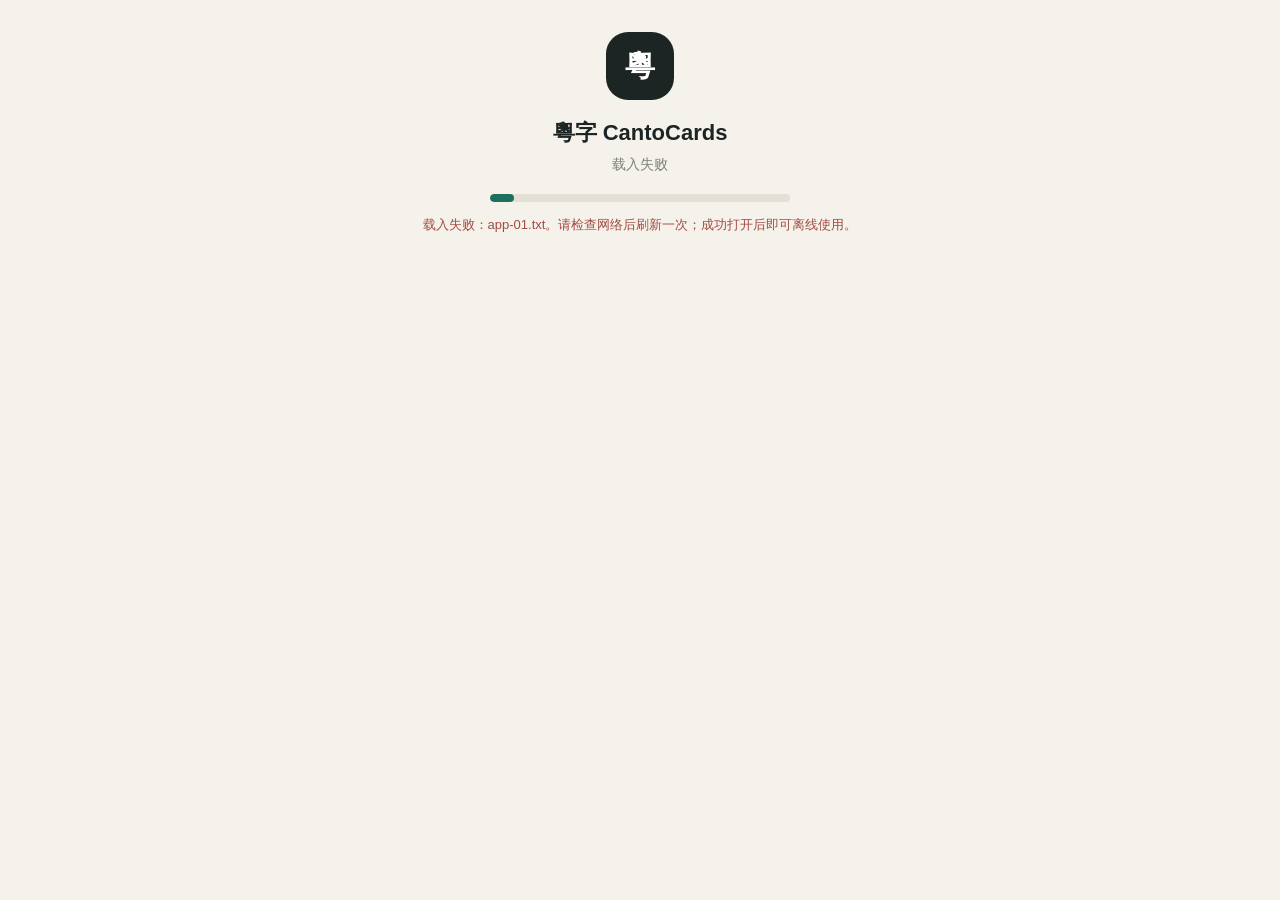
==== index.html @ e1941a2f "Add mobile PWA bootstrap" ====
<!doctype html>
<html lang="zh-Hant">
<head>
<meta charset="utf-8">
<meta name="viewport" content="width=device-width,initial-scale=1,viewport-fit=cover">
<meta name="theme-color" content="#f7f4ee">
<title>粵字 CantoCards</title>
<link rel="manifest" href="manifest.webmanifest">
<style>
html,body{margin:0;min-height:100%;background:#f5f2eb;color:#1d2524;font-family:-apple-system,BlinkMacSystemFont,"PingFang HK","PingFang TC","Noto Sans TC",sans-serif}body{display:grid;place-items:center}.box{text-align:center;padding:32px}.logo{width:68px;height:68px;margin:auto;border-radius:22px;background:#1d2524;color:white;display:grid;place-items:center;font-size:30px;font-weight:800}.title{font-size:22px;font-weight:800;margin-top:18px}.sub{margin-top:8px;color:#7b817d;font-size:14px}.bar{width:min(300px,75vw);height:8px;background:#e5e0d6;border-radius:99px;overflow:hidden;margin:20px auto 0}.fill{height:100%;width:8%;background:#1f6f5f;border-radius:99px;transition:width .2s}.err{color:#a34b42;margin-top:14px;font-size:13px;display:none}
</style>
</head>
<body>
<div class="box"><div class="logo">粵</div><div class="title">粵字 CantoCards</div><div class="sub" id="status">正在载入离线字音库…</div><div class="bar"><div class="fill" id="fill"></div></div><div class="err" id="err"></div></div>
<script>
(async()=>{const files=['app-01.txt','app-02.txt','app-03.txt','app-04.txt','app-05.txt','app-06.txt','app-07.txt'];try{let parts=[];for(let i=0;i<files.length;i++){const r=await fetch(files[i]);if(!r.ok)throw new Error('载入失败：'+files[i]);parts.push(await r.text());document.getElementById('fill').style.width=((i+1)/files.length*82+8)+'%'}const b64=parts.join('').trim();const bin=Uint8Array.from(atob(b64),c=>c.charCodeAt(0));if(!('DecompressionStream'in window))throw new Error('当前浏览器版本过旧，请升级 Safari / Chrome / Edge 后重试。');const stream=new Blob([bin]).stream().pipeThrough(new DecompressionStream('gzip'));const html=await new Response(stream).text();document.getElementById('fill').style.width='100%';document.open();document.write(html);document.close()}catch(e){document.getElementById('status').textContent='载入失败';const er=document.getElementById('err');er.style.display='block';er.textContent=e.message+'。请检查网络后刷新一次；成功打开后即可离线使用。'}})();
</script>
</body>
</html>
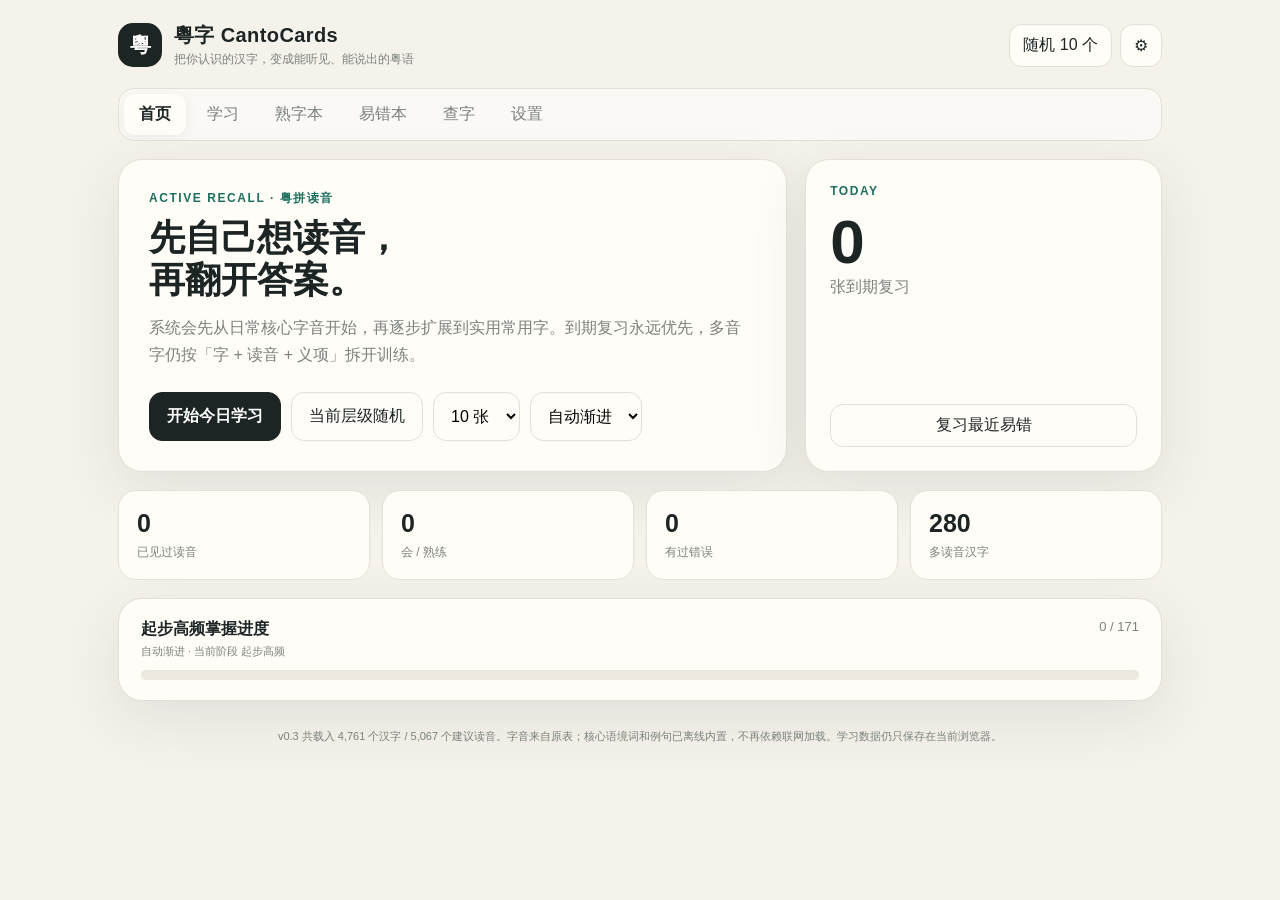
==== commit ba0d3bce: "Add files via upload" ====
--- a/index.html
+++ b/index.html
@@ -4,16 +4,442 @@
 <meta charset="utf-8">
 <meta name="viewport" content="width=device-width,initial-scale=1,viewport-fit=cover">
 <meta name="theme-color" content="#f7f4ee">
-<title>粵字 CantoCards</title>
+<title>粵字 CantoCards v0.3</title>
 <link rel="manifest" href="manifest.webmanifest">
+<meta name="apple-mobile-web-app-capable" content="yes">
+<meta name="apple-mobile-web-app-status-bar-style" content="default">
+<meta name="apple-mobile-web-app-title" content="粵字">
 <style>
-html,body{margin:0;min-height:100%;background:#f5f2eb;color:#1d2524;font-family:-apple-system,BlinkMacSystemFont,"PingFang HK","PingFang TC","Noto Sans TC",sans-serif}body{display:grid;place-items:center}.box{text-align:center;padding:32px}.logo{width:68px;height:68px;margin:auto;border-radius:22px;background:#1d2524;color:white;display:grid;place-items:center;font-size:30px;font-weight:800}.title{font-size:22px;font-weight:800;margin-top:18px}.sub{margin-top:8px;color:#7b817d;font-size:14px}.bar{width:min(300px,75vw);height:8px;background:#e5e0d6;border-radius:99px;overflow:hidden;margin:20px auto 0}.fill{height:100%;width:8%;background:#1f6f5f;border-radius:99px;transition:width .2s}.err{color:#a34b42;margin-top:14px;font-size:13px;display:none}
+:root{
+  --bg:#f5f2eb;--panel:#fffdf8;--ink:#1d2524;--muted:#7b817d;--line:#e5e0d6;
+  --accent:#1f6f5f;--accent-2:#dcebe5;--danger:#a34b42;--danger-bg:#f6e6e2;
+  --warm:#9a6b2f;--warm-bg:#f3ead9;--blue:#355d7a;--blue-bg:#e5edf3;
+  --shadow:0 18px 60px rgba(36,43,39,.09);--radius:24px
+}
+*{box-sizing:border-box}
+html,body{margin:0;min-height:100%;background:var(--bg);color:var(--ink);font-family:-apple-system,BlinkMacSystemFont,"PingFang HK","PingFang TC","Noto Sans TC","Microsoft JhengHei",sans-serif}
+button,input,textarea,select{font:inherit}
+button{cursor:pointer}
+.shell{max-width:1080px;margin:0 auto;padding:22px 18px 44px}
+.topbar{display:flex;justify-content:space-between;align-items:center;gap:14px;margin-bottom:20px}
+.brand{display:flex;align-items:center;gap:12px}
+.logo{width:44px;height:44px;border-radius:15px;background:var(--ink);color:#fff;display:grid;place-items:center;font-weight:800;font-size:21px}
+.brand h1{font-size:20px;margin:0;letter-spacing:.02em}
+.brand p{font-size:12px;color:var(--muted);margin:2px 0 0}
+.top-actions{display:flex;gap:8px}
+.icon-btn,.ghost-btn,.primary-btn,.small-btn{border:1px solid var(--line);background:var(--panel);color:var(--ink);border-radius:13px;padding:10px 13px}
+.primary-btn{background:var(--ink);color:#fff;border-color:var(--ink);font-weight:700}
+.ghost-btn:hover,.icon-btn:hover,.small-btn:hover{border-color:#c8c1b5}
+.nav{display:flex;gap:6px;background:rgba(255,255,255,.55);padding:5px;border-radius:16px;border:1px solid var(--line);overflow:auto;margin-bottom:18px}
+.nav button{border:0;background:transparent;padding:10px 15px;border-radius:11px;color:var(--muted);white-space:nowrap}
+.nav button.active{background:var(--panel);box-shadow:0 3px 14px rgba(36,43,39,.07);color:var(--ink);font-weight:700}
+.view{display:none}.view.active{display:block}
+.hero{display:grid;grid-template-columns:1.5fr .8fr;gap:18px}
+.panel{background:var(--panel);border:1px solid var(--line);border-radius:var(--radius);box-shadow:var(--shadow)}
+.welcome{padding:30px}
+.eyebrow{font-size:12px;letter-spacing:.13em;text-transform:uppercase;color:var(--accent);font-weight:800}
+.welcome h2{font-size:36px;line-height:1.18;margin:10px 0 12px;max-width:620px}
+.welcome p{margin:0;color:var(--muted);line-height:1.7;max-width:650px}
+.quickrow{display:flex;flex-wrap:wrap;gap:10px;margin-top:24px}
+.quickrow button{padding:13px 17px}
+.sidecard{padding:24px;display:flex;flex-direction:column;justify-content:space-between}
+.today-num{font-size:62px;font-weight:850;letter-spacing:-.05em;margin:8px 0 0}
+.today-label{color:var(--muted)}
+.mini-stats{display:grid;grid-template-columns:repeat(4,1fr);gap:12px;margin-top:18px}
+.stat{padding:18px;background:var(--panel);border:1px solid var(--line);border-radius:18px}
+.stat b{display:block;font-size:25px;margin-bottom:4px}
+.stat span{font-size:12px;color:var(--muted)}
+.progress-wrap{margin-top:18px;padding:20px 22px}
+.progress-head{display:flex;justify-content:space-between;gap:12px;margin-bottom:10px}
+.progress-head span{color:var(--muted);font-size:13px}
+.bar{height:10px;background:#ece8df;border-radius:999px;overflow:hidden}
+.bar>i{display:block;height:100%;background:var(--accent);border-radius:999px;width:0}
+.section-title{display:flex;align-items:end;justify-content:space-between;gap:16px;margin:8px 2px 14px}
+.section-title h2{font-size:26px;margin:0}.section-title p{margin:0;color:var(--muted);font-size:13px}
+.study-layout{max-width:720px;margin:0 auto}
+.study-top{display:flex;justify-content:space-between;align-items:center;margin-bottom:12px;color:var(--muted);font-size:13px}
+.study-card{min-height:560px;padding:24px 28px 28px;display:flex;flex-direction:column;position:relative;overflow:hidden}
+.study-card::after{content:"";position:absolute;width:260px;height:260px;border-radius:50%;background:var(--accent-2);right:-130px;top:-120px;opacity:.6}
+.badges{display:flex;gap:8px;min-height:31px;z-index:1}
+.badge{font-size:12px;padding:7px 10px;border-radius:999px;background:#f0ede6;color:var(--muted)}
+.badge.accent{background:var(--accent-2);color:var(--accent);font-weight:700}
+.character-zone{flex:1;display:flex;flex-direction:column;justify-content:center;align-items:center;min-height:280px;position:relative;z-index:1}
+.big-char{font-family:"Songti TC","Noto Serif TC","PMingLiU",serif;font-size:142px;line-height:1;margin:18px 0 10px}
+.variant{color:var(--muted);font-size:13px}
+.prompt{color:var(--muted);margin-top:17px;font-size:14px}
+.answer{width:100%;text-align:center;display:none}
+.answer.show{display:block}
+.jyutping{font-size:43px;font-weight:850;letter-spacing:.02em;margin-top:14px}
+.sound-row{display:flex;justify-content:center;align-items:center;gap:8px;margin:12px 0 16px}
+.sound-btn{border:0;background:var(--accent-2);color:var(--accent);border-radius:999px;padding:9px 13px;font-weight:700}
+.breakdown{display:flex;justify-content:center;gap:8px;flex-wrap:wrap}
+.part{padding:7px 10px;border-radius:10px;background:#f3f0e9;color:#565d59;font-size:12px}
+.context-box{margin:19px auto 0;max-width:520px;padding:14px 16px;text-align:left;background:#f8f5ee;border:1px solid var(--line);border-radius:14px}
+.context-box .label{font-size:11px;color:var(--muted);text-transform:uppercase;letter-spacing:.1em;margin-bottom:6px}
+.context-box strong{font-size:18px}
+.enrich-box{margin:18px auto 0;max-width:590px;text-align:left}
+.enrich-head{display:flex;align-items:center;justify-content:space-between;gap:10px;margin-bottom:9px}
+.enrich-title{font-size:12px;font-weight:800;letter-spacing:.08em;color:var(--accent)}
+.source-pill{font-size:10px;padding:5px 8px;border-radius:999px;background:#eef1ed;color:var(--muted);white-space:nowrap}
+.word-grid{display:grid;grid-template-columns:1fr;gap:9px}
+.word-card{border:1px solid var(--line);border-radius:15px;background:#fff;padding:13px 14px}
+.word-top{display:flex;align-items:flex-start;justify-content:space-between;gap:10px}
+.word-main{min-width:0}.word-main strong{font-size:21px;letter-spacing:.02em}.word-jy{font-size:13px;color:var(--accent);font-weight:750;margin-top:3px;word-break:break-word}
+.word-actions{display:flex;gap:6px;flex-shrink:0}
+.mini-sound{border:1px solid var(--line);background:#faf8f3;border-radius:10px;padding:7px 9px;font-size:12px}
+.memory-sentence{margin-top:10px;padding-top:9px;border-top:1px dashed var(--line);font-size:14px;line-height:1.65}
+.memory-jy{color:var(--muted);font-size:12px;margin-top:3px;line-height:1.55}
+.enrich-state{padding:14px 16px;border:1px dashed var(--line);border-radius:14px;color:var(--muted);font-size:13px;line-height:1.6;background:#fbfaf6}
+.tts-note{font-size:11px;color:var(--muted);margin-top:8px;line-height:1.55}
+.dict-status{display:inline-flex;align-items:center;gap:7px;font-size:12px;color:var(--muted)}
+.status-dot{width:8px;height:8px;border-radius:50%;background:#b7b2aa}.status-dot.ok{background:#4e8c72}.status-dot.bad{background:#b65c52}.status-dot.loading{background:#b38942}
+
+.other-readings{margin-top:13px}
+.other-readings summary{cursor:pointer;color:var(--muted);font-size:12px}
+.other-list{display:flex;gap:7px;justify-content:center;flex-wrap:wrap;margin-top:8px}
+.other-chip{padding:7px 10px;border-radius:10px;background:#f1eee7;font-size:12px}
+.reveal-row{display:flex;justify-content:center;z-index:2}
+.reveal{width:100%;max-width:360px;border:0;background:var(--ink);color:#fff;padding:14px;border-radius:14px;font-weight:800}
+.rating{display:none;grid-template-columns:repeat(4,1fr);gap:9px;margin-top:18px;z-index:2}
+.rating.show{display:grid}
+.rate{border:0;border-radius:14px;padding:13px 8px;font-weight:750}
+.rate small{display:block;font-weight:500;opacity:.75;margin-top:3px}
+.r0{background:var(--danger-bg);color:var(--danger)}.r1{background:var(--warm-bg);color:var(--warm)}
+.r2{background:var(--blue-bg);color:var(--blue)}.r3{background:var(--accent-2);color:var(--accent)}
+.session-empty{text-align:center;padding:80px 30px}
+.session-empty h3{font-size:26px;margin:0 0 8px}.session-empty p{color:var(--muted);line-height:1.7}
+.toolbar{display:flex;flex-wrap:wrap;gap:9px;margin-bottom:14px}
+.field{border:1px solid var(--line);background:var(--panel);border-radius:13px;padding:11px 13px;outline:none}
+.field:focus{border-color:#a8bdb7}
+.grow{flex:1;min-width:220px}
+.list-panel{overflow:hidden}
+.list-head,.list-row{display:grid;grid-template-columns:70px 125px 1fr 110px;gap:12px;align-items:center}
+.list-head{padding:12px 18px;background:#f4f1ea;color:var(--muted);font-size:11px;text-transform:uppercase;letter-spacing:.08em}
+.list-row{padding:14px 18px;border-top:1px solid var(--line)}
+.list-char{font-family:"Songti TC","Noto Serif TC",serif;font-size:30px}
+.list-jy{font-weight:800}
+.list-note{color:var(--muted);font-size:13px;overflow:hidden;text-overflow:ellipsis;white-space:nowrap}
+.level-tag{justify-self:start;font-size:11px;padding:6px 9px;border-radius:999px;background:#f0ede6;color:var(--muted)}
+.level-tag.l3,.level-tag.l4{background:var(--accent-2);color:var(--accent)}
+.level-tag.l1{background:var(--danger-bg);color:var(--danger)}
+.empty-list{padding:50px;text-align:center;color:var(--muted)}
+.settings-grid{display:grid;grid-template-columns:1fr 1fr;gap:16px}
+.settings-card{padding:22px}.settings-card h3{margin:0 0 8px}.settings-card p{color:var(--muted);font-size:13px;line-height:1.65}
+.settings-card .row{display:flex;gap:8px;flex-wrap:wrap;margin-top:15px}
+.danger-btn{border:1px solid #e2c2bc;background:var(--danger-bg);color:var(--danger);border-radius:13px;padding:10px 13px}
+.footer-note{text-align:center;color:var(--muted);font-size:11px;margin-top:26px;line-height:1.7}
+.toast{position:fixed;left:50%;bottom:24px;transform:translate(-50%,20px);background:#222a28;color:white;padding:11px 15px;border-radius:12px;opacity:0;pointer-events:none;transition:.22s;z-index:99;font-size:13px}
+.toast.show{opacity:1;transform:translate(-50%,0)}
+.modal-back{display:none;position:fixed;inset:0;background:rgba(19,24,22,.32);backdrop-filter:blur(4px);z-index:90;padding:18px;align-items:center;justify-content:center}
+.modal-back.show{display:flex}
+.modal{width:min(600px,100%);background:var(--panel);border-radius:22px;border:1px solid var(--line);box-shadow:var(--shadow);padding:22px}
+.modal h3{margin:0 0 8px}.modal p{font-size:13px;color:var(--muted);line-height:1.6}
+.modal textarea{width:100%;min-height:150px;resize:vertical}
+.modal-actions{display:flex;justify-content:flex-end;gap:8px;margin-top:12px}
+@media(max-width:760px){
+ .shell{padding:14px 12px 34px}.topbar{align-items:flex-start}.brand p{display:none}
+ .hero{grid-template-columns:1fr}.welcome{padding:24px}.welcome h2{font-size:29px}
+ .mini-stats{grid-template-columns:1fr 1fr}.study-card{min-height:535px;padding:20px 18px 22px}
+ .big-char{font-size:120px}.rating{grid-template-columns:1fr 1fr}.jyutping{font-size:38px}
+ .settings-grid{grid-template-columns:1fr}.list-head{display:none}
+ .list-row{grid-template-columns:55px 105px 1fr;gap:8px}.list-row .level-tag{grid-column:3}
+}
+@media(max-width:430px){
+ .top-actions .ghost-btn{display:none}.welcome h2{font-size:26px}.today-num{font-size:52px}
+ .study-card{min-height:510px}.big-char{font-size:108px}.jyutping{font-size:34px}
+}
+
+.deck-hint{font-size:11px;color:var(--muted);margin-top:4px;line-height:1.4}
+.jy-toggle{margin-top:7px;border:0;background:transparent;color:var(--accent);font-size:11px;padding:4px 0}
+.memory-jy.hidden{display:none}
+.mobile-only{display:none}
+@media(max-width:760px){
+  body{padding-bottom:76px;-webkit-tap-highlight-color:transparent}
+  .shell{padding:10px 10px 22px}
+  .topbar{margin-bottom:10px;position:sticky;top:0;z-index:30;background:rgba(245,242,235,.94);backdrop-filter:blur(10px);padding:5px 2px}
+  .brand .logo{width:38px;height:38px;border-radius:13px}.brand h1{font-size:17px}
+  .top-actions{display:none}
+  .nav{position:fixed;left:0;right:0;bottom:0;z-index:80;margin:0;border-radius:18px 18px 0 0;padding:6px 6px calc(6px + env(safe-area-inset-bottom));background:rgba(255,253,248,.97);box-shadow:0 -8px 30px rgba(36,43,39,.10);justify-content:space-around;border-left:0;border-right:0;border-bottom:0}
+  .nav button{font-size:11px;padding:9px 8px;min-width:54px}
+  .hero{gap:10px}.welcome{padding:20px}.welcome h2{font-size:25px;margin-top:7px}.welcome p{font-size:13px;line-height:1.6}
+  .quickrow{gap:7px;margin-top:16px}.quickrow button,.quickrow select{flex:1 1 calc(50% - 7px);min-width:0;padding:12px 10px}
+  .sidecard{padding:18px;min-height:132px}.today-num{font-size:46px}
+  .mini-stats{gap:7px;margin-top:10px}.stat{padding:13px 11px;border-radius:14px}.stat b{font-size:21px}
+  .progress-wrap{margin-top:10px;padding:16px}
+  .study-layout{max-width:none}.study-top{padding:0 4px}
+  .study-card{border-radius:20px;min-height:0;padding:16px 13px 18px;box-shadow:none}
+  .character-zone{min-height:210px;justify-content:flex-start}.big-char{font-size:96px;margin:20px 0 8px}.jyutping{font-size:34px;margin-top:10px}
+  .sound-row{margin:9px 0 12px}.sound-btn{padding:10px 14px}
+  .context-box,.enrich-box{margin-top:12px}.word-card{padding:12px}.word-main strong{font-size:20px}.memory-sentence{font-size:15px}
+  .rating.show{position:sticky;bottom:76px;background:linear-gradient(to top,var(--panel) 78%,rgba(255,253,248,.85));padding:10px 0 2px;z-index:35;margin-top:10px}
+  .rate{min-height:56px;padding:10px 5px}.rate small{font-size:10px}
+  .reveal{min-height:50px}
+  .section-title{margin-top:5px}.section-title h2{font-size:22px}.settings-card{padding:17px}
+  .list-row{padding:12px 10px}.list-char{font-size:28px}
+}
+@media(max-width:390px){
+  .nav button{font-size:10px;min-width:48px;padding:9px 5px}.quickrow button,.quickrow select{flex-basis:100%}
+  .rating{gap:6px}.rate{font-size:12px}.rate small{font-size:9px}.big-char{font-size:88px}
+}
+
 </style>
 </head>
 <body>
-<div class="box"><div class="logo">粵</div><div class="title">粵字 CantoCards</div><div class="sub" id="status">正在载入离线字音库…</div><div class="bar"><div class="fill" id="fill"></div></div><div class="err" id="err"></div></div>
+<div class="shell">
+  <header class="topbar">
+    <div class="brand"><div class="logo">粵</div><div><h1>粵字 CantoCards</h1><p>把你认识的汉字，变成能听见、能说出的粤语</p></div></div>
+    <div class="top-actions"><button class="ghost-btn" id="quickRandom">随机 10 个</button><button class="icon-btn" id="goSettings" title="设置">⚙︎</button></div>
+  </header>
+
+  <nav class="nav">
+    <button class="active" data-view="home">首页</button>
+    <button data-view="study">学习</button>
+    <button data-view="known">熟字本</button>
+    <button data-view="mistakes">易错本</button>
+    <button data-view="search">查字</button>
+    <button data-view="settings">设置</button>
+  </nav>
+
+  <main>
+    <section id="home" class="view active">
+      <div class="hero">
+        <div class="panel welcome">
+          <div class="eyebrow">Active Recall · 粤拼读音</div>
+          <h2>先自己想读音，<br>再翻开答案。</h2>
+          <p>系统会先从日常核心字音开始，再逐步扩展到实用常用字。到期复习永远优先，多音字仍按「字 + 读音 + 义项」拆开训练。</p>
+          <div class="quickrow">
+            <button class="primary-btn" id="startToday">开始今日学习</button>
+            <button class="ghost-btn" id="startRandom">当前层级随机</button>
+            <select class="field" id="groupSize"><option value="10">10 张</option><option value="20">20 张</option><option value="30">30 张</option><option value="50">50 张</option></select>
+            <select class="field" id="deckMode"><option value="auto">自动渐进</option><option value="starter">起步高频</option><option value="core">日常核心</option><option value="practical">实用常用</option><option value="all">完整字表</option></select>
+          </div>
+        </div>
+        <div class="panel sidecard">
+          <div><div class="eyebrow">Today</div><div class="today-num" id="dueCount">0</div><div class="today-label">张到期复习</div></div>
+          <div><button class="ghost-btn" style="width:100%" id="startMistakes">复习最近易错</button></div>
+        </div>
+      </div>
+      <div class="mini-stats">
+        <div class="stat"><b id="learnedCount">0</b><span>已见过读音</span></div>
+        <div class="stat"><b id="knownCount">0</b><span>会 / 熟练</span></div>
+        <div class="stat"><b id="mistakeCount">0</b><span>有过错误</span></div>
+        <div class="stat"><b id="multiCount">280</b><span>多读音汉字</span></div>
+      </div>
+      <div class="panel progress-wrap">
+        <div class="progress-head"><div><strong id="deckTitle">当前学习层级</strong><div id="deckHint" class="deck-hint"></div></div><span id="progressText">0 / 0</span></div>
+        <div class="bar"><i id="progressBar"></i></div>
+      </div>
+      <p class="footer-note">v0.3 共载入 4,761 个汉字 / 5,067 个建议读音。字音来自原表；核心语境词和例句已离线内置，不再依赖联网加载。学习数据仍只保存在当前浏览器。</p>
+    </section>
+
+    <section id="study" class="view">
+      <div class="study-layout">
+        <div class="study-top"><span id="sessionLabel">尚未开始</span><span id="sessionProgress">0 / 0</span></div>
+        <div class="panel study-card" id="studyCard">
+          <div class="session-empty" id="sessionEmpty"><h3>开始一组练习</h3><p>你可以从首页选择「今日学习」或「纯随机」。<br>看到汉字后先在脑中读出来，再揭晓粤拼。</p><button class="primary-btn" id="emptyStart">随机 10 个</button></div>
+          <div id="cardContent" style="display:none;height:100%;flex:1;flex-direction:column">
+            <div class="badges"><span class="badge accent" id="statusBadge">新字</span><span class="badge" id="multiBadge" style="display:none">多音字</span></div>
+            <div class="character-zone">
+              <div class="big-char" id="bigChar">中</div>
+              <div class="variant" id="variantText"></div>
+              <div class="prompt" id="prompt">先自己想一想：这个字在本义项下怎么读？</div>
+              <div class="answer" id="answer">
+                <div class="jyutping" id="jyutping">zung1</div>
+                <div class="sound-row"><button class="sound-btn" id="speakBtn">🔊 听语境读音</button></div>
+                <div class="breakdown"><span class="part" id="initialPart">声母 z</span><span class="part" id="finalPart">韵母 ung</span><span class="part" id="tonePart">声调 1</span></div>
+                <div class="context-box" id="contextBox"><div class="label">原表语境提示</div><strong id="contextText"></strong></div>
+                <div class="enrich-box" id="enrichBox">
+                  <div class="enrich-head"><span class="enrich-title">语境词 · 用法例句</span><span class="source-pill" id="wordSource">离线词库</span></div>
+                  <div id="wordCards" class="word-grid"><div class="enrich-state">翻开答案后会按当前指定读音从内置词例库中匹配语境词。</div></div>
+                  <div class="tts-note">🔊 优先朗读完整词或句子，让系统语音借助上下文处理多音字；目标字粤拼始终以原字表为准。</div>
+                </div>
+                <details class="other-readings" id="otherReadings"><summary>查看这个字的其他建议读音</summary><div class="other-list" id="otherList"></div></details>
+              </div>
+            </div>
+            <div class="reveal-row"><button class="reveal" id="revealBtn">显示粤拼</button></div>
+            <div class="rating" id="rating">
+              <button class="rate r0" data-rating="0">不会<small>很快再来</small></button>
+              <button class="rate r1" data-rating="1">模糊<small>明天复习</small></button>
+              <button class="rate r2" data-rating="2">会<small>逐渐拉长</small></button>
+              <button class="rate r3" data-rating="3">很熟<small>加入熟字本</small></button>
+            </div>
+          </div>
+        </div>
+      </div>
+    </section>
+
+    <section id="known" class="view">
+      <div class="section-title"><div><h2>熟字本</h2><p>评级为「会」或「很熟」的字音。</p></div></div>
+      <div class="toolbar"><input class="field grow" id="knownFilter" placeholder="筛选汉字 / 粤拼…"></div>
+      <div class="panel list-panel"><div class="list-head"><span>字</span><span>粤拼</span><span>语境提示</span><span>状态</span></div><div id="knownList"></div></div>
+    </section>
+
+    <section id="mistakes" class="view">
+      <div class="section-title"><div><h2>易错本</h2><p>曾被评为「不会」的卡片会出现在这里。</p></div><button class="primary-btn" id="studyMistakesPage">复习这些字</button></div>
+      <div class="toolbar"><input class="field grow" id="mistakeFilter" placeholder="筛选汉字 / 粤拼…"></div>
+      <div class="panel list-panel"><div class="list-head"><span>字</span><span>粤拼</span><span>语境提示</span><span>错误次数</span></div><div id="mistakeList"></div></div>
+    </section>
+
+    <section id="search" class="view">
+      <div class="section-title"><div><h2>查字</h2><p>可按汉字、粤拼或原表中的语境提示搜索。</p></div></div>
+      <div class="toolbar"><input class="field grow" id="searchInput" placeholder="例如：中 / zung / 中毒"><select class="field" id="searchLimit"><option value="50">最多 50 条</option><option value="100">最多 100 条</option><option value="300">最多 300 条</option></select></div>
+      <div class="panel list-panel"><div class="list-head"><span>字</span><span>粤拼</span><span>语境提示</span><span>状态</span></div><div id="searchList"><div class="empty-list">输入内容开始查字。</div></div></div>
+    </section>
+
+    <section id="settings" class="view">
+      <div class="section-title"><div><h2>设置与数据</h2><p>所有学习记录默认只存在这台设备的这个浏览器里。</p></div></div>
+      <div class="settings-grid">
+        <div class="panel settings-card"><h3>学习偏好</h3><p>「自动渐进」会先学习起步高频字音，再进入日常核心、实用常用，最后才扩展到完整字表；每一层内部也只从当前学习窗口抽取新字，不会整层完全随机。已学过的到期卡无论属于哪个层级都会正常复习。</p><div class="row"><label>默认组数 <select class="field" id="defaultSize"><option value="10">10</option><option value="20">20</option><option value="30">30</option><option value="50">50</option></select></label><label>字池 <select class="field" id="defaultDeck"><option value="auto">自动渐进</option><option value="starter">起步高频</option><option value="core">日常核心</option><option value="practical">实用常用</option><option value="all">完整字表</option></select></label></div></div>
+        <div class="panel settings-card"><h3>备份学习进度</h3><p>换浏览器或换电脑前，建议导出一次进度。之后可以重新导入。</p><div class="row"><button class="ghost-btn" id="exportBtn">导出进度 JSON</button><label class="ghost-btn" style="cursor:pointer">导入进度<input type="file" id="importInput" accept=".json,application/json" hidden></label></div></div>
+        <div class="panel settings-card"><h3>离线语境词库</h3><p>已随工具内置 1,274 个常用词/短语。完整粤拼优先由原字表中的唯一读音逐字拼合；常见多音词和粤语口语词使用人工指定读音。目标字只有在词中音节与当前卡片完全一致时才会显示。</p><div class="row"><span class="dict-status"><i class="status-dot ok"></i><span>已内置 · 无需联网</span></span></div></div>
+        <div class="panel settings-card"><h3>我的语境笔记</h3><p>在学习卡揭晓后，可以为某个读音保存自己的词组或例句。它会跟进度一起备份。</p><div class="row"><button class="ghost-btn" id="openNoteFromSettings">查看使用说明</button></div></div>
+        <div class="panel settings-card"><h3>通勤 / 手机使用</h3><p>这一版已经按手机屏幕重新布局，并可作为 PWA 安装。若通过 HTTPS 网站打开，可直接添加到主屏幕并离线使用；iPhone 可在 Safari 里选择「分享 → 加入主画面」。</p><div class="row"><button class="ghost-btn" id="installBtn" style="display:none">安装到主屏幕</button><span class="dict-status"><i class="status-dot ok"></i><span>词例数据已离线</span></span></div></div><div class="panel settings-card"><h3>重置</h3><p>清空当前浏览器里的全部学习评级、复习日期和个人笔记。字音底库不会受到影响。</p><div class="row"><button class="danger-btn" id="resetBtn">清空全部学习记录</button></div></div>
+      </div>
+      <p class="footer-note">字音底库：香港教育署（1992）《常用字廣州話讀音表》，取「建议读音」记录。语境词与例句：本版为离线 AI 辅助学习素材，目标字读音用原表严格校验；例句主要用于帮助记忆词的常见使用场景，不等同于词典规范例句。</p>
+    </section>
+  </main>
+</div>
+
+<div class="toast" id="toast"></div>
+<div class="modal-back" id="noteModal">
+  <div class="modal"><h3 id="noteTitle">我的语境</h3><p>可以写下你自己最容易记住的词组、粤语句子或辨音提示。下一次遇到这张卡时仍会保留。</p><textarea class="field" id="noteText" placeholder="例如：中心 zung1 sam1；佢間公司喺市中心。"></textarea><div class="modal-actions"><button class="ghost-btn" id="cancelNote">取消</button><button class="primary-btn" id="saveNote">保存</button></div></div>
+</div>
+
 <script>
-(async()=>{const files=['app-01.txt','app-02.txt','app-03.txt','app-04.txt','app-05.txt','app-06.txt','app-07.txt'];try{let parts=[];for(let i=0;i<files.length;i++){const r=await fetch(files[i]);if(!r.ok)throw new Error('载入失败：'+files[i]);parts.push(await r.text());document.getElementById('fill').style.width=((i+1)/files.length*82+8)+'%'}const b64=parts.join('').trim();const bin=Uint8Array.from(atob(b64),c=>c.charCodeAt(0));if(!('DecompressionStream'in window))throw new Error('当前浏览器版本过旧，请升级 Safari / Chrome / Edge 后重试。');const stream=new Blob([bin]).stream().pipeThrough(new DecompressionStream('gzip'));const html=await new Response(stream).text();document.getElementById('fill').style.width='100%';document.open();document.write(html);document.close()}catch(e){document.getElementById('status').textContent='载入失败';const er=document.getElementById('err');er.style.display='block';er.textContent=e.message+'。请检查网络后刷新一次；成功打开后即可离线使用。'}})();
+const DATA={"meta":{"title":"常用字廣州話讀音表","source":"香港教育署（1992）《常用字廣州話讀音表》","characters":4761,"readings":5067,"multiReadingCharacters":280},"cards":[{"code":"0001","char":"一","variant":"","sense":"","note":"","jyutping":"jat1","initial":"j","final":"at","tone":1,"id":"0001-jat1-1","readingIndex":1,"readingCount":1},{"code":"0002","char":"丁","variant":"","sense":"","note":"","jyutping":"ding1","initial":"d","final":"ing","tone":1,"id":"0002-ding1-1","readingIndex":1,"readingCount":1},{"code":"0003","char":"七","variant":"","sense":"","note":"","jyutping":"cat1","initial":"c","final":"at","tone":1,"id":"0003-cat1-1","readingIndex":1,"readingCount":1},{"code":"0004","char":"三","variant":"","sense":"","note":"","jyutping":"saam1","initial":"s","final":"aam","tone":1,"id":"0004-saam1-1","readingIndex":1,"readingCount":1},{"code":"0005","char":"下","variant":"","sense":"1","note":"山下","jyutping":"haa6","initial":"h","final":"aa","tone":6,"id":"0005-haa6-1","readingIndex":1,"readingCount":2},{"code":"0005","char":"下","variant":"","sense":"2","note":"打十下","jyutping":"haa5","initial":"h","final":"aa","tone":5,"id":"0005-haa5-2","readingIndex":2,"readingCount":2},{"code":"0006","char":"上","variant":"","sense":"1","note":"上面","jyutping":"soeng6","initial":"s","final":"oeng","tone":6,"id":"0006-soeng6-1","readingIndex":1,"readingCount":2},{"code":"0006","char":"上","variant":"","sense":"2","note":"上山","jyutping":"soeng5","initial":"s","final":"oeng","tone":5,"id":"0006-soeng5-2","readingIndex":2,"readingCount":2},{"code":"0007","char":"丈","variant":"","sense":"","note":"","jyutping":"zoeng6","initial":"z","final":"oeng","tone":6,"id":"0007-zoeng6-1","readingIndex":1,"readingCount":1},{"code":"0008","char":"丑","variant":"","sense":"","note":"","jyutping":"cau2","initial":"c","final":"au","tone":2,"id":"0008-cau2-1","readingIndex":1,"readingCount":1},{"code":"0009","char":"丐","variant":"","sense":"","note":"","jyutping":"koi3","initial":"k","final":"oi","tone":3,"id":"0009-koi3-1","readingIndex":1,"readingCount":1},{"code":"0010","char":"不","variant":"","sense":"","note":"","jyutping":"bat1","initial":"b","final":"at","tone":1,"id":"0010-bat1-1","readingIndex":1,"readingCount":1},{"code":"0011","char":"丕","variant":"","sense":"","note":"","jyutping":"pei1","initial":"p","final":"ei","tone":1,"id":"0011-pei1-1","readingIndex":1,"readingCount":1},{"code":"0012","char":"丙","variant":"","sense":"","note":"","jyutping":"bing2","initial":"b","final":"ing","tone":2,"id":"0012-bing2-1","readingIndex":1,"readingCount":1},{"code":"0013","char":"世","variant":"","sense":"","note":"","jyutping":"sai3","initial":"s","final":"ai","tone":3,"id":"0013-sai3-1","readingIndex":1,"readingCount":1},{"code":"0014","char":"且","variant":"","sense":"","note":"","jyutping":"ce2","initial":"c","final":"e","tone":2,"id":"0014-ce2-1","readingIndex":1,"readingCount":1},{"code":"0015","char":"丘","variant":"","sense":"","note":"","jyutping":"jau1","initial":"j","final":"au","tone":1,"id":"0015-jau1-1","readingIndex":1,"readingCount":1},{"code":"0016","char":"丞","variant":"","sense":"","note":"","jyutping":"sing4","initial":"s","final":"ing","tone":4,"id":"0016-sing4-1","readingIndex":1,"readingCount":1},{"code":"0017","char":"丟","variant":"丢","sense":"","note":"","jyutping":"diu1","initial":"d","final":"iu","tone":1,"id":"0017-diu1-1","readingIndex":1,"readingCount":1},{"code":"0018","char":"並","variant":"","sense":"","note":"","jyutping":"bing6","initial":"b","final":"ing","tone":6,"id":"0018-bing6-1","readingIndex":1,"readingCount":1},{"code":"0019","char":"丫","variant":"","sense":"","note":"","jyutping":"aa1","initial":"","final":"aa","tone":1,"id":"0019-aa1-1","readingIndex":1,"readingCount":1},{"code":"0020","char":"中","variant":"","sense":"1","note":"中央","jyutping":"zung1","initial":"z","final":"ung","tone":1,"id":"0020-zung1-1","readingIndex":1,"readingCount":2},{"code":"0020","char":"中","variant":"","sense":"2","note":"中毒","jyutping":"zung3","initial":"z","final":"ung","tone":3,"id":"0020-zung3-2","readingIndex":2,"readingCount":2},{"code":"0021","char":"串","variant":"","sense":"","note":"","jyutping":"cyun3","initial":"c","final":"yun","tone":3,"id":"0021-cyun3-1","readingIndex":1,"readingCount":1},{"code":"0022","char":"丸","variant":"","sense":"","note":"","jyutping":"jyun4","initial":"j","final":"yun","tone":4,"id":"0022-jyun4-1","readingIndex":1,"readingCount":1},{"code":"0023","char":"凡","variant":"","sense":"","note":"","jyutping":"faan4","initial":"f","final":"aan","tone":4,"id":"0023-faan4-1","readingIndex":1,"readingCount":1},{"code":"0024","char":"丹","variant":"","sense":"","note":"","jyutping":"daan1","initial":"d","final":"aan","tone":1,"id":"0024-daan1-1","readingIndex":1,"readingCount":1},{"code":"0025","char":"主","variant":"","sense":"","note":"","jyutping":"zyu2","initial":"z","final":"yu","tone":2,"id":"0025-zyu2-1","readingIndex":1,"readingCount":1},{"code":"0026","char":"乃","variant":"","sense":"","note":"","jyutping":"naai5","initial":"n","final":"aai","tone":5,"id":"0026-naai5-1","readingIndex":1,"readingCount":1},{"code":"0027","char":"久","variant":"","sense":"","note":"","jyutping":"gau2","initial":"g","final":"au","tone":2,"id":"0027-gau2-1","readingIndex":1,"readingCount":1},{"code":"0028","char":"之","variant":"","sense":"","note":"","jyutping":"zi1","initial":"z","final":"i","tone":1,"id":"0028-zi1-1","readingIndex":1,"readingCount":1},{"code":"0029","char":"尹","variant":"","sense":"","note":"","jyutping":"wan5","initial":"w","final":"an","tone":5,"id":"0029-wan5-1","readingIndex":1,"readingCount":1},{"code":"0030","char":"乍","variant":"","sense":"","note":"","jyutping":"zaa3","initial":"z","final":"aa","tone":3,"id":"0030-zaa3-1","readingIndex":1,"readingCount":1},{"code":"0031","char":"乏","variant":"","sense":"","note":"","jyutping":"fat6","initial":"f","final":"at","tone":6,"id":"0031-fat6-1","readingIndex":1,"readingCount":1},{"code":"0032","char":"乎","variant":"","sense":"","note":"","jyutping":"fu4","initial":"f","final":"u","tone":4,"id":"0032-fu4-1","readingIndex":1,"readingCount":1},{"code":"0033","char":"乒","variant":"","sense":"","note":"","jyutping":"ping1","initial":"p","final":"ing","tone":1,"id":"0033-ping1-1","readingIndex":1,"readingCount":1},{"code":"0034","char":"乓","variant":"","sense":"","note":"","jyutping":"pong1","initial":"p","final":"ong","tone":1,"id":"0034-pong1-1","readingIndex":1,"readingCount":1},{"code":"0035","char":"乖","variant":"","sense":"","note":"","jyutping":"gwaai1","initial":"gw","final":"aai","tone":1,"id":"0035-gwaai1-1","readingIndex":1,"readingCount":1},{"code":"0036","char":"乘","variant":"乗","sense":"1","note":"乘車","jyutping":"sing4","initial":"s","final":"ing","tone":4,"id":"0036-sing4-1","readingIndex":1,"readingCount":2},{"code":"0036","char":"乘","variant":"乗","sense":"2","note":"千乘之國","jyutping":"sing6","initial":"s","final":"ing","tone":6,"id":"0036-sing6-2","readingIndex":2,"readingCount":2},{"code":"0037","char":"乙","variant":"","sense":"","note":"","jyutping":"jyut6","initial":"j","final":"yut","tone":6,"id":"0037-jyut6-1","readingIndex":1,"readingCount":1},{"code":"0038","char":"九","variant":"","sense":"","note":"","jyutping":"gau2","initial":"g","final":"au","tone":2,"id":"0038-gau2-1","readingIndex":1,"readingCount":1},{"code":"0039","char":"也","variant":"","sense":"","note":"","jyutping":"jaa5","initial":"j","final":"aa","tone":5,"id":"0039-jaa5-1","readingIndex":1,"readingCount":1},{"code":"0040","char":"乞","variant":"","sense":"","note":"","jyutping":"hat1","initial":"h","final":"at","tone":1,"id":"0040-hat1-1","readingIndex":1,"readingCount":1},{"code":"0041","char":"乩","variant":"","sense":"","note":"","jyutping":"gei1","initial":"g","final":"ei","tone":1,"id":"0041-gei1-1","readingIndex":1,"readingCount":1},{"code":"0042","char":"乳","variant":"","sense":"","note":"","jyutping":"jyu5","initial":"j","final":"yu","tone":5,"id":"0042-jyu5-1","readingIndex":1,"readingCount":1},{"code":"0043","char":"乾","variant":"","sense":"1","note":"乾燥","jyutping":"gon1","initial":"g","final":"on","tone":1,"id":"0043-gon1-1","readingIndex":1,"readingCount":2},{"code":"0043","char":"乾","variant":"","sense":"2","note":"乾坤","jyutping":"kin4","initial":"k","final":"in","tone":4,"id":"0043-kin4-2","readingIndex":2,"readingCount":2},{"code":"0044","char":"亂","variant":"","sense":"","note":"","jyutping":"lyun6","initial":"l","final":"yun","tone":6,"id":"0044-lyun6-1","readingIndex":1,"readingCount":1},{"code":"0045","char":"了","variant":"","sense":"","note":"","jyutping":"liu5","initial":"l","final":"iu","tone":5,"id":"0045-liu5-1","readingIndex":1,"readingCount":1},{"code":"0046","char":"予","variant":"","sense":"1","note":"予取予求","jyutping":"jyu4","initial":"j","final":"yu","tone":4,"id":"0046-jyu4-1","readingIndex":1,"readingCount":2},{"code":"0046","char":"予","variant":"","sense":"2","note":"授予","jyutping":"jyu5","initial":"j","final":"yu","tone":5,"id":"0046-jyu5-2","readingIndex":2,"readingCount":2},{"code":"0047","char":"事","variant":"","sense":"","note":"","jyutping":"si6","initial":"s","final":"i","tone":6,"id":"0047-si6-1","readingIndex":1,"readingCount":1},{"code":"0048","char":"二","variant":"","sense":"","note":"","jyutping":"ji6","initial":"j","final":"i","tone":6,"id":"0048-ji6-1","readingIndex":1,"readingCount":1},{"code":"0049","char":"于","variant":"","sense":"","note":"","jyutping":"jyu1","initial":"j","final":"yu","tone":1,"id":"0049-jyu1-1","readingIndex":1,"readingCount":1},{"code":"0050","char":"云","variant":"","sense":"","note":"","jyutping":"wan4","initial":"w","final":"an","tone":4,"id":"0050-wan4-1","readingIndex":1,"readingCount":1},{"code":"0051","char":"井","variant":"","sense":"","note":"","jyutping":"zeng2","initial":"z","final":"eng","tone":2,"id":"0051-zeng2-1","readingIndex":1,"readingCount":1},{"code":"0052","char":"互","variant":"","sense":"","note":"","jyutping":"wu6","initial":"w","final":"u","tone":6,"id":"0052-wu6-1","readingIndex":1,"readingCount":1},{"code":"0053","char":"五","variant":"","sense":"","note":"","jyutping":"ng5","initial":"","final":"ng","tone":5,"id":"0053-ng5-1","readingIndex":1,"readingCount":1},{"code":"0054","char":"亙","variant":"亘","sense":"","note":"","jyutping":"gang2","initial":"g","final":"ang","tone":2,"id":"0054-gang2-1","readingIndex":1,"readingCount":1},{"code":"0055","char":"些","variant":"","sense":"","note":"","jyutping":"se1","initial":"s","final":"e","tone":1,"id":"0055-se1-1","readingIndex":1,"readingCount":1},{"code":"0056","char":"亞","variant":"亜","sense":"","note":"","jyutping":"aa3","initial":"","final":"aa","tone":3,"id":"0056-aa3-1","readingIndex":1,"readingCount":1},{"code":"0057","char":"亟","variant":"","sense":"1","note":"需款甚亟","jyutping":"gik1","initial":"g","final":"ik","tone":1,"id":"0057-gik1-1","readingIndex":1,"readingCount":2},{"code":"0057","char":"亟","variant":"","sense":"2","note":"亟來問訊","jyutping":"kei3","initial":"k","final":"ei","tone":3,"id":"0057-kei3-2","readingIndex":2,"readingCount":2},{"code":"0058","char":"亡","variant":"","sense":"","note":"","jyutping":"mong4","initial":"m","final":"ong","tone":4,"id":"0058-mong4-1","readingIndex":1,"readingCount":1},{"code":"0059","char":"交","variant":"","sense":"","note":"","jyutping":"gaau1","initial":"g","final":"aau","tone":1,"id":"0059-gaau1-1","readingIndex":1,"readingCount":1},{"code":"0060","char":"亦","variant":"","sense":"","note":"","jyutping":"jik6","initial":"j","final":"ik","tone":6,"id":"0060-jik6-1","readingIndex":1,"readingCount":1},{"code":"0061","char":"亥","variant":"","sense":"","note":"","jyutping":"hoi6","initial":"h","final":"oi","tone":6,"id":"0061-hoi6-1","readingIndex":1,"readingCount":1},{"code":"0062","char":"亨","variant":"","sense":"","note":"","jyutping":"hang1","initial":"h","final":"ang","tone":1,"id":"0062-hang1-1","readingIndex":1,"readingCount":1},{"code":"0063","char":"享","variant":"","sense":"","note":"","jyutping":"hoeng2","initial":"h","final":"oeng","tone":2,"id":"0063-hoeng2-1","readingIndex":1,"readingCount":1},{"code":"0064","char":"京","variant":"","sense":"","note":"","jyutping":"ging1","initial":"g","final":"ing","tone":1,"id":"0064-ging1-1","readingIndex":1,"readingCount":1},{"code":"0065","char":"亭","variant":"","sense":"","note":"","jyutping":"ting4","initial":"t","final":"ing","tone":4,"id":"0065-ting4-1","readingIndex":1,"readingCount":1},{"code":"0066","char":"亮","variant":"","sense":"","note":"","jyutping":"loeng6","initial":"l","final":"oeng","tone":6,"id":"0066-loeng6-1","readingIndex":1,"readingCount":1},{"code":"0067","char":"人","variant":"","sense":"","note":"","jyutping":"jan4","initial":"j","final":"an","tone":4,"id":"0067-jan4-1","readingIndex":1,"readingCount":1},{"code":"0068","char":"仁","variant":"","sense":"","note":"","jyutping":"jan4","initial":"j","final":"an","tone":4,"id":"0068-jan4-1","readingIndex":1,"readingCount":1},{"code":"0069","char":"什","variant":"","sense":"1","note":"什一之稅","jyutping":"sap6","initial":"s","final":"ap","tone":6,"id":"0069-sap6-1","readingIndex":1,"readingCount":2},{"code":"0069","char":"什","variant":"","sense":"2","note":"什麼","jyutping":"sam6","initial":"s","final":"am","tone":6,"id":"0069-sam6-2","readingIndex":2,"readingCount":2},{"code":"0070","char":"仃","variant":"","sense":"","note":"","jyutping":"ding1","initial":"d","final":"ing","tone":1,"id":"0070-ding1-1","readingIndex":1,"readingCount":1},{"code":"0071","char":"今","variant":"","sense":"","note":"","jyutping":"gam1","initial":"g","final":"am","tone":1,"id":"0071-gam1-1","readingIndex":1,"readingCount":1},{"code":"0072","char":"仄","variant":"","sense":"","note":"","jyutping":"zak1","initial":"z","final":"ak","tone":1,"id":"0072-zak1-1","readingIndex":1,"readingCount":1},{"code":"0073","char":"仆","variant":"","sense":"","note":"","jyutping":"fu6","initial":"f","final":"u","tone":6,"id":"0073-fu6-1","readingIndex":1,"readingCount":1},{"code":"0074","char":"仇","variant":"","sense":"","note":"","jyutping":"sau4","initial":"s","final":"au","tone":4,"id":"0074-sau4-1","readingIndex":1,"readingCount":1},{"code":"0075","char":"仍","variant":"","sense":"","note":"","jyutping":"jing4","initial":"j","final":"ing","tone":4,"id":"0075-jing4-1","readingIndex":1,"readingCount":1},{"code":"0076","char":"介","variant":"","sense":"","note":"","jyutping":"gaai3","initial":"g","final":"aai","tone":3,"id":"0076-gaai3-1","readingIndex":1,"readingCount":1},{"code":"0077","char":"付","variant":"","sense":"","note":"","jyutping":"fu6","initial":"f","final":"u","tone":6,"id":"0077-fu6-1","readingIndex":1,"readingCount":1},{"code":"0078","char":"仔","variant":"","sense":"1","note":"仔細","jyutping":"zi2","initial":"z","final":"i","tone":2,"id":"0078-zi2-1","readingIndex":1,"readingCount":2},{"code":"0078","char":"仔","variant":"","sense":"2","note":"香港仔","jyutping":"zai2","initial":"z","final":"ai","tone":2,"id":"0078-zai2-2","readingIndex":2,"readingCount":2},{"code":"0079","char":"仕","variant":"","sense":"","note":"","jyutping":"si6","initial":"s","final":"i","tone":6,"id":"0079-si6-1","readingIndex":1,"readingCount":1},{"code":"0080","char":"他","variant":"","sense":"","note":"","jyutping":"taa1","initial":"t","final":"aa","tone":1,"id":"0080-taa1-1","readingIndex":1,"readingCount":1},{"code":"0081","char":"仗","variant":"","sense":"1","note":"打仗","jyutping":"zoeng3","initial":"z","final":"oeng","tone":3,"id":"0081-zoeng3-1","readingIndex":1,"readingCount":2},{"code":"0081","char":"仗","variant":"","sense":"2","note":"仗義執言","jyutping":"zoeng6","initial":"z","final":"oeng","tone":6,"id":"0081-zoeng6-2","readingIndex":2,"readingCount":2},{"code":"0082","char":"代","variant":"","sense":"","note":"","jyutping":"doi6","initial":"d","final":"oi","tone":6,"id":"0082-doi6-1","readingIndex":1,"readingCount":1},{"code":"0083","char":"令","variant":"","sense":"1","note":"命令","jyutping":"ling6","initial":"l","final":"ing","tone":6,"id":"0083-ling6-1","readingIndex":1,"readingCount":2},{"code":"0083","char":"令","variant":"","sense":"2","note":"一令紙","jyutping":"ling1","initial":"l","final":"ing","tone":1,"id":"0083-ling1-2","readingIndex":2,"readingCount":2},{"code":"0084","char":"仞","variant":"仭","sense":"","note":"","jyutping":"jan6","initial":"j","final":"an","tone":6,"id":"0084-jan6-1","readingIndex":1,"readingCount":1},{"code":"0085","char":"以","variant":"","sense":"","note":"","jyutping":"ji5","initial":"j","final":"i","tone":5,"id":"0085-ji5-1","readingIndex":1,"readingCount":1},{"code":"0086","char":"仙","variant":"","sense":"","note":"","jyutping":"sin1","initial":"s","final":"in","tone":1,"id":"0086-sin1-1","readingIndex":1,"readingCount":1},{"code":"0087","char":"仿","variant":"","sense":"","note":"","jyutping":"fong2","initial":"f","final":"ong","tone":2,"id":"0087-fong2-1","readingIndex":1,"readingCount":1},{"code":"0088","char":"伉","variant":"","sense":"","note":"","jyutping":"kong3","initial":"k","final":"ong","tone":3,"id":"0088-kong3-1","readingIndex":1,"readingCount":1},{"code":"0089","char":"伙","variant":"","sense":"","note":"","jyutping":"fo2","initial":"f","final":"o","tone":2,"id":"0089-fo2-1","readingIndex":1,"readingCount":1},{"code":"0090","char":"伊","variant":"","sense":"","note":"","jyutping":"ji1","initial":"j","final":"i","tone":1,"id":"0090-ji1-1","readingIndex":1,"readingCount":1},{"code":"0091","char":"伕","variant":"","sense":"","note":"","jyutping":"fu1","initial":"f","final":"u","tone":1,"id":"0091-fu1-1","readingIndex":1,"readingCount":1},{"code":"0092","char":"伍","variant":"","sense":"","note":"","jyutping":"ng5","initial":"","final":"ng","tone":5,"id":"0092-ng5-1","readingIndex":1,"readingCount":1},{"code":"0093","char":"伐","variant":"","sense":"","note":"","jyutping":"fat6","initial":"f","final":"at","tone":6,"id":"0093-fat6-1","readingIndex":1,"readingCount":1},{"code":"0094","char":"休","variant":"","sense":"","note":"","jyutping":"jau1","initial":"j","final":"au","tone":1,"id":"0094-jau1-1","readingIndex":1,"readingCount":1},{"code":"0095","char":"伏","variant":"","sense":"","note":"","jyutping":"fuk6","initial":"f","final":"uk","tone":6,"id":"0095-fuk6-1","readingIndex":1,"readingCount":1},{"code":"0096","char":"任","variant":"","sense":"1","note":"信任","jyutping":"jam6","initial":"j","final":"am","tone":6,"id":"0096-jam6-1","readingIndex":1,"readingCount":2},{"code":"0096","char":"任","variant":"","sense":"2","note":"姓任","jyutping":"jam4","initial":"j","final":"am","tone":4,"id":"0096-jam4-2","readingIndex":2,"readingCount":2},{"code":"0097","char":"仳","variant":"","sense":"","note":"","jyutping":"pei2","initial":"p","final":"ei","tone":2,"id":"0097-pei2-1","readingIndex":1,"readingCount":1},{"code":"0098","char":"仲","variant":"","sense":"","note":"","jyutping":"zung6","initial":"z","final":"ung","tone":6,"id":"0098-zung6-1","readingIndex":1,"readingCount":1},{"code":"0099","char":"企","variant":"","sense":"","note":"","jyutping":"kei5","initial":"k","final":"ei","tone":5,"id":"0099-kei5-1","readingIndex":1,"readingCount":1},{"code":"0100","char":"件","variant":"","sense":"","note":"","jyutping":"gin6","initial":"g","final":"in","tone":6,"id":"0100-gin6-1","readingIndex":1,"readingCount":1},{"code":"0101","char":"仰","variant":"","sense":"","note":"","jyutping":"joeng5","initial":"j","final":"oeng","tone":5,"id":"0101-joeng5-1","readingIndex":1,"readingCount":1},{"code":"0102","char":"份","variant":"","sense":"","note":"","jyutping":"fan6","initial":"f","final":"an","tone":6,"id":"0102-fan6-1","readingIndex":1,"readingCount":1},{"code":"0103","char":"位","variant":"","sense":"","note":"","jyutping":"wai6","initial":"w","final":"ai","tone":6,"id":"0103-wai6-1","readingIndex":1,"readingCount":1},{"code":"0104","char":"住","variant":"","sense":"","note":"","jyutping":"zyu6","initial":"z","final":"yu","tone":6,"id":"0104-zyu6-1","readingIndex":1,"readingCount":1},{"code":"0105","char":"佇","variant":"","sense":"","note":"","jyutping":"cyu5","initial":"c","final":"yu","tone":5,"id":"0105-cyu5-1","readingIndex":1,"readingCount":1},{"code":"0106","char":"佗","variant":"","sense":"","note":"","jyutping":"to4","initial":"t","final":"o","tone":4,"id":"0106-to4-1","readingIndex":1,"readingCount":1},{"code":"0107","char":"伴","variant":"","sense":"","note":"","jyutping":"bun6","initial":"b","final":"un","tone":6,"id":"0107-bun6-1","readingIndex":1,"readingCount":1},{"code":"0108","char":"佞","variant":"","sense":"","note":"","jyutping":"ning6","initial":"n","final":"ing","tone":6,"id":"0108-ning6-1","readingIndex":1,"readingCount":1},{"code":"0109","char":"佛","variant":"","sense":"1","note":"佛教","jyutping":"fat6","initial":"f","final":"at","tone":6,"id":"0109-fat6-1","readingIndex":1,"readingCount":2},{"code":"0109","char":"佛","variant":"","sense":"2","note":"彷彿","jyutping":"fat1","initial":"f","final":"at","tone":1,"id":"0109-fat1-2","readingIndex":2,"readingCount":2},{"code":"0110","char":"何","variant":"","sense":"","note":"","jyutping":"ho4","initial":"h","final":"o","tone":4,"id":"0110-ho4-1","readingIndex":1,"readingCount":1},{"code":"0111","char":"估","variant":"","sense":"","note":"","jyutping":"gu2","initial":"g","final":"u","tone":2,"id":"0111-gu2-1","readingIndex":1,"readingCount":1},{"code":"0112","char":"佐","variant":"","sense":"","note":"","jyutping":"zo3","initial":"z","final":"o","tone":3,"id":"0112-zo3-1","readingIndex":1,"readingCount":1},{"code":"0113","char":"佑","variant":"","sense":"","note":"","jyutping":"jau6","initial":"j","final":"au","tone":6,"id":"0113-jau6-1","readingIndex":1,"readingCount":1},{"code":"0114","char":"伽","variant":"","sense":"","note":"","jyutping":"gaa1","initial":"g","final":"aa","tone":1,"id":"0114-gaa1-1","readingIndex":1,"readingCount":1},{"code":"0115","char":"伺","variant":"","sense":"","note":"","jyutping":"zi6","initial":"z","final":"i","tone":6,"id":"0115-zi6-1","readingIndex":1,"readingCount":1},{"code":"0116","char":"伸","variant":"","sense":"","note":"","jyutping":"san1","initial":"s","final":"an","tone":1,"id":"0116-san1-1","readingIndex":1,"readingCount":1},{"code":"0117","char":"佃","variant":"","sense":"1","note":"佃農","jyutping":"din6","initial":"d","final":"in","tone":6,"id":"0117-din6-1","readingIndex":1,"readingCount":2},{"code":"0117","char":"佃","variant":"","sense":"2","note":"佃作","jyutping":"tin4","initial":"t","final":"in","tone":4,"id":"0117-tin4-2","readingIndex":2,"readingCount":2},{"code":"0118","char":"佔","variant":"","sense":"","note":"","jyutping":"zim3","initial":"z","final":"im","tone":3,"id":"0118-zim3-1","readingIndex":1,"readingCount":1},{"code":"0119","char":"似","variant":"","sense":"","note":"","jyutping":"ci5","initial":"c","final":"i","tone":5,"id":"0119-ci5-1","readingIndex":1,"readingCount":1},{"code":"0120","char":"但","variant":"","sense":"","note":"","jyutping":"daan6","initial":"d","final":"aan","tone":6,"id":"0120-daan6-1","readingIndex":1,"readingCount":1},{"code":"0121","char":"佣","variant":"","sense":"","note":"","jyutping":"jung2","initial":"j","final":"ung","tone":2,"id":"0121-jung2-1","readingIndex":1,"readingCount":1},{"code":"0122","char":"作","variant":"","sense":"","note":"","jyutping":"zok3","initial":"z","final":"ok","tone":3,"id":"0122-zok3-1","readingIndex":1,"readingCount":1},{"code":"0123","char":"你","variant":"","sense":"","note":"","jyutping":"nei5","initial":"n","final":"ei","tone":5,"id":"0123-nei5-1","readingIndex":1,"readingCount":1},{"code":"0124","char":"伯","variant":"","sense":"","note":"","jyutping":"baak3","initial":"b","final":"aak","tone":3,"id":"0124-baak3-1","readingIndex":1,"readingCount":1},{"code":"0125","char":"低","variant":"","sense":"","note":"","jyutping":"dai1","initial":"d","final":"ai","tone":1,"id":"0125-dai1-1","readingIndex":1,"readingCount":1},{"code":"0126","char":"伶","variant":"","sense":"","note":"","jyutping":"ling4","initial":"l","final":"ing","tone":4,"id":"0126-ling4-1","readingIndex":1,"readingCount":1},{"code":"0127","char":"余","variant":"","sense":"","note":"","jyutping":"jyu4","initial":"j","final":"yu","tone":4,"id":"0127-jyu4-1","readingIndex":1,"readingCount":1},{"code":"0128","char":"佝","variant":"","sense":"","note":"","jyutping":"keoi1","initial":"k","final":"eoi","tone":1,"id":"0128-keoi1-1","readingIndex":1,"readingCount":1},{"code":"0129","char":"佯","variant":"","sense":"","note":"","jyutping":"joeng4","initial":"j","final":"oeng","tone":4,"id":"0129-joeng4-1","readingIndex":1,"readingCount":1},{"code":"0130","char":"依","variant":"","sense":"","note":"","jyutping":"ji1","initial":"j","final":"i","tone":1,"id":"0130-ji1-1","readingIndex":1,"readingCount":1},{"code":"0131","char":"併","variant":"倂","sense":"","note":"","jyutping":"bing3","initial":"b","final":"ing","tone":3,"id":"0131-bing3-1","readingIndex":1,"readingCount":1},{"code":"0132","char":"侍","variant":"","sense":"","note":"","jyutping":"si6","initial":"s","final":"i","tone":6,"id":"0132-si6-1","readingIndex":1,"readingCount":1},{"code":"0133","char":"佳","variant":"","sense":"","note":"","jyutping":"gaai1","initial":"g","final":"aai","tone":1,"id":"0133-gaai1-1","readingIndex":1,"readingCount":1},{"code":"0134","char":"使","variant":"","sense":"1","note":"支使","jyutping":"si2","initial":"s","final":"i","tone":2,"id":"0134-si2-1","readingIndex":1,"readingCount":2},{"code":"0134","char":"使","variant":"","sense":"2","note":"公使","jyutping":"si3","initial":"s","final":"i","tone":3,"id":"0134-si3-2","readingIndex":2,"readingCount":2},{"code":"0135","char":"佬","variant":"","sense":"","note":"","jyutping":"lou2","initial":"l","final":"ou","tone":2,"id":"0135-lou2-1","readingIndex":1,"readingCount":1},{"code":"0136","char":"供","variant":"","sense":"","note":"","jyutping":"gung1","initial":"g","final":"ung","tone":1,"id":"0136-gung1-1","readingIndex":1,"readingCount":1},{"code":"0137","char":"例","variant":"","sense":"","note":"","jyutping":"lai6","initial":"l","final":"ai","tone":6,"id":"0137-lai6-1","readingIndex":1,"readingCount":1},{"code":"0138","char":"來","variant":"","sense":"","note":"","jyutping":"loi4","initial":"l","final":"oi","tone":4,"id":"0138-loi4-1","readingIndex":1,"readingCount":1},{"code":"0139","char":"佰","variant":"","sense":"","note":"","jyutping":"baak3","initial":"b","final":"aak","tone":3,"id":"0139-baak3-1","readingIndex":1,"readingCount":1},{"code":"0140","char":"侃","variant":"","sense":"","note":"","jyutping":"hon2","initial":"h","final":"on","tone":2,"id":"0140-hon2-1","readingIndex":1,"readingCount":1},{"code":"0141","char":"侈","variant":"","sense":"","note":"","jyutping":"ci2","initial":"c","final":"i","tone":2,"id":"0141-ci2-1","readingIndex":1,"readingCount":1},{"code":"0142","char":"佩","variant":"","sense":"","note":"","jyutping":"pui3","initial":"p","final":"ui","tone":3,"id":"0142-pui3-1","readingIndex":1,"readingCount":1},{"code":"0143","char":"佻","variant":"","sense":"","note":"","jyutping":"tiu1","initial":"t","final":"iu","tone":1,"id":"0143-tiu1-1","readingIndex":1,"readingCount":1},{"code":"0144","char":"侖","variant":"","sense":"","note":"","jyutping":"leon4","initial":"l","final":"eon","tone":4,"id":"0144-leon4-1","readingIndex":1,"readingCount":1},{"code":"0145","char":"侏","variant":"","sense":"","note":"","jyutping":"zyu1","initial":"z","final":"yu","tone":1,"id":"0145-zyu1-1","readingIndex":1,"readingCount":1},{"code":"0146","char":"信","variant":"","sense":"","note":"","jyutping":"seon3","initial":"s","final":"eon","tone":3,"id":"0146-seon3-1","readingIndex":1,"readingCount":1},{"code":"0147","char":"侵","variant":"","sense":"","note":"","jyutping":"cam1","initial":"c","final":"am","tone":1,"id":"0147-cam1-1","readingIndex":1,"readingCount":1},{"code":"0148","char":"侯","variant":"","sense":"","note":"","jyutping":"hau4","initial":"h","final":"au","tone":4,"id":"0148-hau4-1","readingIndex":1,"readingCount":1},{"code":"0149","char":"便","variant":"","sense":"1","note":"方便","jyutping":"bin6","initial":"b","final":"in","tone":6,"id":"0149-bin6-1","readingIndex":1,"readingCount":2},{"code":"0149","char":"便","variant":"","sense":"2","note":"大腹便便","jyutping":"pin4","initial":"p","final":"in","tone":4,"id":"0149-pin4-2","readingIndex":2,"readingCount":2},{"code":"0150","char":"俠","variant":"","sense":"","note":"","jyutping":"hap6","initial":"h","final":"ap","tone":6,"id":"0150-hap6-1","readingIndex":1,"readingCount":1},{"code":"0151","char":"俑","variant":"","sense":"","note":"","jyutping":"jung2","initial":"j","final":"ung","tone":2,"id":"0151-jung2-1","readingIndex":1,"readingCount":1},{"code":"0152","char":"俏","variant":"","sense":"","note":"","jyutping":"ciu3","initial":"c","final":"iu","tone":3,"id":"0152-ciu3-1","readingIndex":1,"readingCount":1},{"code":"0153","char":"保","variant":"","sense":"","note":"","jyutping":"bou2","initial":"b","final":"ou","tone":2,"id":"0153-bou2-1","readingIndex":1,"readingCount":1},{"code":"0154","char":"促","variant":"","sense":"","note":"","jyutping":"cuk1","initial":"c","final":"uk","tone":1,"id":"0154-cuk1-1","readingIndex":1,"readingCount":1},{"code":"0155","char":"侶","variant":"侣","sense":"","note":"","jyutping":"leoi5","initial":"l","final":"eoi","tone":5,"id":"0155-leoi5-1","readingIndex":1,"readingCount":1},{"code":"0156","char":"俚","variant":"","sense":"","note":"","jyutping":"lei5","initial":"l","final":"ei","tone":5,"id":"0156-lei5-1","readingIndex":1,"readingCount":1},{"code":"0157","char":"俘","variant":"","sense":"","note":"","jyutping":"fu1","initial":"f","final":"u","tone":1,"id":"0157-fu1-1","readingIndex":1,"readingCount":1},{"code":"0158","char":"俟","variant":"","sense":"","note":"","jyutping":"zi6","initial":"z","final":"i","tone":6,"id":"0158-zi6-1","readingIndex":1,"readingCount":1},{"code":"0159","char":"俊","variant":"","sense":"","note":"","jyutping":"zeon3","initial":"z","final":"eon","tone":3,"id":"0159-zeon3-1","readingIndex":1,"readingCount":1},{"code":"0160","char":"俗","variant":"","sense":"","note":"","jyutping":"zuk6","initial":"z","final":"uk","tone":6,"id":"0160-zuk6-1","readingIndex":1,"readingCount":1},{"code":"0161","char":"侮","variant":"","sense":"","note":"","jyutping":"mou5","initial":"m","final":"ou","tone":5,"id":"0161-mou5-1","readingIndex":1,"readingCount":1},{"code":"0162","char":"俐","variant":"","sense":"","note":"","jyutping":"lei6","initial":"l","final":"ei","tone":6,"id":"0162-lei6-1","readingIndex":1,"readingCount":1},{"code":"0163","char":"俄","variant":"","sense":"","note":"","jyutping":"ngo4","initial":"ng","final":"o","tone":4,"id":"0163-ngo4-1","readingIndex":1,"readingCount":1},{"code":"0164","char":"係","variant":"","sense":"","note":"","jyutping":"hai6","initial":"h","final":"ai","tone":6,"id":"0164-hai6-1","readingIndex":1,"readingCount":1},{"code":"0165","char":"俎","variant":"","sense":"","note":"","jyutping":"zo2","initial":"z","final":"o","tone":2,"id":"0165-zo2-1","readingIndex":1,"readingCount":1},{"code":"0166","char":"俞","variant":"兪","sense":"","note":"","jyutping":"jyu4","initial":"j","final":"yu","tone":4,"id":"0166-jyu4-1","readingIndex":1,"readingCount":1},{"code":"0167","char":"倌","variant":"","sense":"","note":"","jyutping":"gwun1","initial":"gw","final":"un","tone":1,"id":"0167-gwun1-1","readingIndex":1,"readingCount":1},{"code":"0168","char":"倍","variant":"","sense":"","note":"","jyutping":"pui5","initial":"p","final":"ui","tone":5,"id":"0168-pui5-1","readingIndex":1,"readingCount":1},{"code":"0169","char":"倣","variant":"","sense":"","note":"","jyutping":"fong2","initial":"f","final":"ong","tone":2,"id":"0169-fong2-1","readingIndex":1,"readingCount":1},{"code":"0170","char":"俯","variant":"","sense":"","note":"","jyutping":"fu2","initial":"f","final":"u","tone":2,"id":"0170-fu2-1","readingIndex":1,"readingCount":1},{"code":"0171","char":"倦","variant":"","sense":"","note":"","jyutping":"gyun6","initial":"g","final":"yun","tone":6,"id":"0171-gyun6-1","readingIndex":1,"readingCount":1},{"code":"0172","char":"倥","variant":"","sense":"1","note":"倥侗","jyutping":"hung1","initial":"h","final":"ung","tone":1,"id":"0172-hung1-1","readingIndex":1,"readingCount":2},{"code":"0172","char":"倥","variant":"","sense":"2","note":"倥傯","jyutping":"hung2","initial":"h","final":"ung","tone":2,"id":"0172-hung2-2","readingIndex":2,"readingCount":2},{"code":"0173","char":"俸","variant":"","sense":"","note":"","jyutping":"fung2","initial":"f","final":"ung","tone":2,"id":"0173-fung2-1","readingIndex":1,"readingCount":1},{"code":"0174","char":"倩","variant":"","sense":"","note":"","jyutping":"sin6","initial":"s","final":"in","tone":6,"id":"0174-sin6-1","readingIndex":1,"readingCount":1},{"code":"0175","char":"倖","variant":"","sense":"","note":"","jyutping":"hang6","initial":"h","final":"ang","tone":6,"id":"0175-hang6-1","readingIndex":1,"readingCount":1},{"code":"0176","char":"倆","variant":"","sense":"","note":"","jyutping":"loeng5","initial":"l","final":"oeng","tone":5,"id":"0176-loeng5-1","readingIndex":1,"readingCount":1},{"code":"0177","char":"值","variant":"値","sense":"","note":"","jyutping":"zik6","initial":"z","final":"ik","tone":6,"id":"0177-zik6-1","readingIndex":1,"readingCount":1},{"code":"0178","char":"借","variant":"","sense":"","note":"","jyutping":"ze3","initial":"z","final":"e","tone":3,"id":"0178-ze3-1","readingIndex":1,"readingCount":1},{"code":"0179","char":"倚","variant":"","sense":"","note":"","jyutping":"ji2","initial":"j","final":"i","tone":2,"id":"0179-ji2-1","readingIndex":1,"readingCount":1},{"code":"0180","char":"倒","variant":"","sense":"","note":"","jyutping":"dou2","initial":"d","final":"ou","tone":2,"id":"0180-dou2-1","readingIndex":1,"readingCount":1},{"code":"0181","char":"們","variant":"","sense":"","note":"","jyutping":"mun4","initial":"m","final":"un","tone":4,"id":"0181-mun4-1","readingIndex":1,"readingCount":1},{"code":"0182","char":"俺","variant":"","sense":"","note":"","jyutping":"jim3","initial":"j","final":"im","tone":3,"id":"0182-jim3-1","readingIndex":1,"readingCount":1},{"code":"0183","char":"倀","variant":"","sense":"","note":"","jyutping":"caang4","initial":"c","final":"aang","tone":4,"id":"0183-caang4-1","readingIndex":1,"readingCount":1},{"code":"0184","char":"倔","variant":"","sense":"","note":"","jyutping":"gwat6","initial":"gw","final":"at","tone":6,"id":"0184-gwat6-1","readingIndex":1,"readingCount":1},{"code":"0185","char":"倨","variant":"","sense":"","note":"","jyutping":"geoi3","initial":"g","final":"eoi","tone":3,"id":"0185-geoi3-1","readingIndex":1,"readingCount":1},{"code":"0186","char":"俱","variant":"倶","sense":"","note":"","jyutping":"keoi1","initial":"k","final":"eoi","tone":1,"id":"0186-keoi1-1","readingIndex":1,"readingCount":1},{"code":"0187","char":"倡","variant":"","sense":"","note":"","jyutping":"coeng1","initial":"c","final":"oeng","tone":1,"id":"0187-coeng1-1","readingIndex":1,"readingCount":1},{"code":"0188","char":"個","variant":"","sense":"","note":"","jyutping":"go3","initial":"g","final":"o","tone":3,"id":"0188-go3-1","readingIndex":1,"readingCount":1},{"code":"0189","char":"候","variant":"","sense":"","note":"","jyutping":"hau6","initial":"h","final":"au","tone":6,"id":"0189-hau6-1","readingIndex":1,"readingCount":1},{"code":"0190","char":"倘","variant":"","sense":"","note":"","jyutping":"tong2","initial":"t","final":"ong","tone":2,"id":"0190-tong2-1","readingIndex":1,"readingCount":1},{"code":"0191","char":"俳","variant":"","sense":"","note":"","jyutping":"paai4","initial":"p","final":"aai","tone":4,"id":"0191-paai4-1","readingIndex":1,"readingCount":1},{"code":"0192","char":"修","variant":"","sense":"","note":"","jyutping":"sau1","initial":"s","final":"au","tone":1,"id":"0192-sau1-1","readingIndex":1,"readingCount":1},{"code":"0193","char":"倭","variant":"","sense":"","note":"","jyutping":"wo1","initial":"w","final":"o","tone":1,"id":"0193-wo1-1","readingIndex":1,"readingCount":1},{"code":"0194","char":"倪","variant":"","sense":"","note":"","jyutping":"ngai4","initial":"ng","final":"ai","tone":4,"id":"0194-ngai4-1","readingIndex":1,"readingCount":1},{"code":"0195","char":"俾","variant":"","sense":"","note":"","jyutping":"bei2","initial":"b","final":"ei","tone":2,"id":"0195-bei2-1","readingIndex":1,"readingCount":1},{"code":"0196","char":"倫","variant":"","sense":"","note":"","jyutping":"leon4","initial":"l","final":"eon","tone":4,"id":"0196-leon4-1","readingIndex":1,"readingCount":1},{"code":"0197","char":"倉","variant":"","sense":"","note":"","jyutping":"cong1","initial":"c","final":"ong","tone":1,"id":"0197-cong1-1","readingIndex":1,"readingCount":1},{"code":"0198","char":"偽","variant":"僞","sense":"","note":"","jyutping":"ngai6","initial":"ng","final":"ai","tone":6,"id":"0198-ngai6-1","readingIndex":1,"readingCount":1},{"code":"0199","char":"停","variant":"","sense":"","note":"","jyutping":"ting4","initial":"t","final":"ing","tone":4,"id":"0199-ting4-1","readingIndex":1,"readingCount":1},{"code":"0200","char":"偏","variant":"","sense":"","note":"","jyutping":"pin1","initial":"p","final":"in","tone":1,"id":"0200-pin1-1","readingIndex":1,"readingCount":1},{"code":"0201","char":"假","variant":"","sense":"1","note":"真假","jyutping":"gaa2","initial":"g","final":"aa","tone":2,"id":"0201-gaa2-1","readingIndex":1,"readingCount":2},{"code":"0201","char":"假","variant":"","sense":"2","note":"休假","jyutping":"gaa3","initial":"g","final":"aa","tone":3,"id":"0201-gaa3-2","readingIndex":2,"readingCount":2},{"code":"0202","char":"偃","variant":"","sense":"","note":"","jyutping":"jin2","initial":"j","final":"in","tone":2,"id":"0202-jin2-1","readingIndex":1,"readingCount":1},{"code":"0203","char":"偌","variant":"","sense":"","note":"","jyutping":"je6","initial":"j","final":"e","tone":6,"id":"0203-je6-1","readingIndex":1,"readingCount":1},{"code":"0204","char":"做","variant":"","sense":"","note":"","jyutping":"zou6","initial":"z","final":"ou","tone":6,"id":"0204-zou6-1","readingIndex":1,"readingCount":1},{"code":"0205","char":"偉","variant":"","sense":"","note":"","jyutping":"wai5","initial":"w","final":"ai","tone":5,"id":"0205-wai5-1","readingIndex":1,"readingCount":1},{"code":"0206","char":"健","variant":"","sense":"","note":"","jyutping":"gin6","initial":"g","final":"in","tone":6,"id":"0206-gin6-1","readingIndex":1,"readingCount":1},{"code":"0207","char":"偶","variant":"","sense":"","note":"","jyutping":"ngau5","initial":"ng","final":"au","tone":5,"id":"0207-ngau5-1","readingIndex":1,"readingCount":1},{"code":"0208","char":"偎","variant":"","sense":"","note":"","jyutping":"wui1","initial":"w","final":"ui","tone":1,"id":"0208-wui1-1","readingIndex":1,"readingCount":1},{"code":"0209","char":"偕","variant":"","sense":"","note":"","jyutping":"gaai1","initial":"g","final":"aai","tone":1,"id":"0209-gaai1-1","readingIndex":1,"readingCount":1},{"code":"0210","char":"偵","variant":"","sense":"","note":"","jyutping":"zing1","initial":"z","final":"ing","tone":1,"id":"0210-zing1-1","readingIndex":1,"readingCount":1},{"code":"0211","char":"側","variant":"","sense":"","note":"","jyutping":"zak1","initial":"z","final":"ak","tone":1,"id":"0211-zak1-1","readingIndex":1,"readingCount":1},{"code":"0212","char":"倏","variant":"","sense":"","note":"","jyutping":"suk1","initial":"s","final":"uk","tone":1,"id":"0212-suk1-1","readingIndex":1,"readingCount":1},{"code":"0213","char":"偷","variant":"偸","sense":"","note":"","jyutping":"tau1","initial":"t","final":"au","tone":1,"id":"0213-tau1-1","readingIndex":1,"readingCount":1},{"code":"0214","char":"傢","variant":"","sense":"","note":"","jyutping":"gaa1","initial":"g","final":"aa","tone":1,"id":"0214-gaa1-1","readingIndex":1,"readingCount":1},{"code":"0215","char":"傍","variant":"","sense":"1","note":"依山傍水","jyutping":"bong6","initial":"b","final":"ong","tone":6,"id":"0215-bong6-1","readingIndex":1,"readingCount":2},{"code":"0215","char":"傍","variant":"","sense":"2","note":"傍晚","jyutping":"pong4","initial":"p","final":"ong","tone":4,"id":"0215-pong4-2","readingIndex":2,"readingCount":2},{"code":"0216","char":"傅","variant":"","sense":"","note":"","jyutping":"fu6","initial":"f","final":"u","tone":6,"id":"0216-fu6-1","readingIndex":1,"readingCount":1},{"code":"0217","char":"備","variant":"","sense":"","note":"","jyutping":"bei6","initial":"b","final":"ei","tone":6,"id":"0217-bei6-1","readingIndex":1,"readingCount":1},{"code":"0218","char":"傑","variant":"","sense":"","note":"","jyutping":"git6","initial":"g","final":"it","tone":6,"id":"0218-git6-1","readingIndex":1,"readingCount":1},{"code":"0219","char":"傀","variant":"","sense":"1","note":"傀儡","jyutping":"faai3","initial":"f","final":"aai","tone":3,"id":"0219-faai3-1","readingIndex":1,"readingCount":2},{"code":"0219","char":"傀","variant":"","sense":"2","note":"傀偉","jyutping":"gwai1","initial":"gw","final":"ai","tone":1,"id":"0219-gwai1-2","readingIndex":2,"readingCount":2},{"code":"0220","char":"傖","variant":"","sense":"","note":"","jyutping":"cong1","initial":"c","final":"ong","tone":1,"id":"0220-cong1-1","readingIndex":1,"readingCount":1},{"code":"0221","char":"傘","variant":"","sense":"","note":"","jyutping":"saan3","initial":"s","final":"aan","tone":3,"id":"0221-saan3-1","readingIndex":1,"readingCount":1},{"code":"0222","char":"傭","variant":"","sense":"","note":"","jyutping":"jung4","initial":"j","final":"ung","tone":4,"id":"0222-jung4-1","readingIndex":1,"readingCount":1},{"code":"0223","char":"債","variant":"","sense":"","note":"","jyutping":"zaai3","initial":"z","final":"aai","tone":3,"id":"0223-zaai3-1","readingIndex":1,"readingCount":1},{"code":"0224","char":"傲","variant":"","sense":"","note":"","jyutping":"ngou6","initial":"ng","final":"ou","tone":6,"id":"0224-ngou6-1","readingIndex":1,"readingCount":1},{"code":"0225","char":"傳","variant":"","sense":"1","note":"傳達","jyutping":"cyun4","initial":"c","final":"yun","tone":4,"id":"0225-cyun4-1","readingIndex":1,"readingCount":2},{"code":"0225","char":"傳","variant":"","sense":"2","note":"小傳","jyutping":"zyun6","initial":"z","final":"yun","tone":6,"id":"0225-zyun6-2","readingIndex":2,"readingCount":2},{"code":"0226","char":"僅","variant":"","sense":"","note":"","jyutping":"gan2","initial":"g","final":"an","tone":2,"id":"0226-gan2-1","readingIndex":1,"readingCount":1},{"code":"0227","char":"傾","variant":"","sense":"","note":"","jyutping":"king1","initial":"k","final":"ing","tone":1,"id":"0227-king1-1","readingIndex":1,"readingCount":1},{"code":"0228","char":"催","variant":"","sense":"","note":"","jyutping":"ceoi1","initial":"c","final":"eoi","tone":1,"id":"0228-ceoi1-1","readingIndex":1,"readingCount":1},{"code":"0229","char":"傷","variant":"","sense":"","note":"","jyutping":"soeng1","initial":"s","final":"oeng","tone":1,"id":"0229-soeng1-1","readingIndex":1,"readingCount":1},{"code":"0230","char":"傻","variant":"儍","sense":"","note":"","jyutping":"so4","initial":"s","final":"o","tone":4,"id":"0230-so4-1","readingIndex":1,"readingCount":1},{"code":"0231","char":"僧","variant":"","sense":"","note":"","jyutping":"zang1","initial":"z","final":"ang","tone":1,"id":"0231-zang1-1","readingIndex":1,"readingCount":1},{"code":"0232","char":"僮","variant":"","sense":"1","note":"書僮","jyutping":"tung4","initial":"t","final":"ung","tone":4,"id":"0232-tung4-1","readingIndex":1,"readingCount":2},{"code":"0232","char":"僮","variant":"","sense":"2","note":"僮族","jyutping":"zong6","initial":"z","final":"ong","tone":6,"id":"0232-zong6-2","readingIndex":2,"readingCount":2},{"code":"0233","char":"僱","variant":"","sense":"","note":"","jyutping":"gu3","initial":"g","final":"u","tone":3,"id":"0233-gu3-1","readingIndex":1,"readingCount":1},{"code":"0234","char":"僥","variant":"","sense":"","note":"","jyutping":"hiu1","initial":"h","final":"iu","tone":1,"id":"0234-hiu1-1","readingIndex":1,"readingCount":1},{"code":"0235","char":"僖","variant":"","sense":"","note":"","jyutping":"hei1","initial":"h","final":"ei","tone":1,"id":"0235-hei1-1","readingIndex":1,"readingCount":1},{"code":"0236","char":"僭","variant":"","sense":"","note":"","jyutping":"cim3","initial":"c","final":"im","tone":3,"id":"0236-cim3-1","readingIndex":1,"readingCount":1},{"code":"0237","char":"僚","variant":"","sense":"","note":"","jyutping":"liu4","initial":"l","final":"iu","tone":4,"id":"0237-liu4-1","readingIndex":1,"readingCount":1},{"code":"0238","char":"僕","variant":"","sense":"","note":"","jyutping":"buk6","initial":"b","final":"uk","tone":6,"id":"0238-buk6-1","readingIndex":1,"readingCount":1},{"code":"0239","char":"像","variant":"","sense":"","note":"","jyutping":"zoeng6","initial":"z","final":"oeng","tone":6,"id":"0239-zoeng6-1","readingIndex":1,"readingCount":1},{"code":"0240","char":"僑","variant":"","sense":"","note":"","jyutping":"kiu4","initial":"k","final":"iu","tone":4,"id":"0240-kiu4-1","readingIndex":1,"readingCount":1},{"code":"0241","char":"億","variant":"","sense":"","note":"","jyutping":"jik1","initial":"j","final":"ik","tone":1,"id":"0241-jik1-1","readingIndex":1,"readingCount":1},{"code":"0242","char":"儀","variant":"","sense":"","note":"","jyutping":"ji4","initial":"j","final":"i","tone":4,"id":"0242-ji4-1","readingIndex":1,"readingCount":1},{"code":"0243","char":"僻","variant":"","sense":"","note":"","jyutping":"pik1","initial":"p","final":"ik","tone":1,"id":"0243-pik1-1","readingIndex":1,"readingCount":1},{"code":"0244","char":"僵","variant":"","sense":"","note":"","jyutping":"goeng1","initial":"g","final":"oeng","tone":1,"id":"0244-goeng1-1","readingIndex":1,"readingCount":1},{"code":"0245","char":"價","variant":"","sense":"","note":"","jyutping":"gaa3","initial":"g","final":"aa","tone":3,"id":"0245-gaa3-1","readingIndex":1,"readingCount":1},{"code":"0246","char":"儂","variant":"","sense":"","note":"","jyutping":"nung4","initial":"n","final":"ung","tone":4,"id":"0246-nung4-1","readingIndex":1,"readingCount":1},{"code":"0247","char":"儈","variant":"","sense":"","note":"","jyutping":"kui2","initial":"k","final":"ui","tone":2,"id":"0247-kui2-1","readingIndex":1,"readingCount":1},{"code":"0248","char":"儉","variant":"","sense":"","note":"","jyutping":"gim6","initial":"g","final":"im","tone":6,"id":"0248-gim6-1","readingIndex":1,"readingCount":1},{"code":"0249","char":"儐","variant":"","sense":"","note":"","jyutping":"ban3","initial":"b","final":"an","tone":3,"id":"0249-ban3-1","readingIndex":1,"readingCount":1},{"code":"0250","char":"儒","variant":"","sense":"","note":"","jyutping":"jyu4","initial":"j","final":"yu","tone":4,"id":"0250-jyu4-1","readingIndex":1,"readingCount":1},{"code":"0251","char":"儘","variant":"","sense":"1","note":"儘量","jyutping":"zeon6","initial":"z","final":"eon","tone":6,"id":"0251-zeon6-1","readingIndex":1,"readingCount":2},{"code":"0251","char":"儘","variant":"","sense":"2","note":"儘管","jyutping":"zeon2","initial":"z","final":"eon","tone":2,"id":"0251-zeon2-2","readingIndex":2,"readingCount":2},{"code":"0252","char":"儔","variant":"","sense":"","note":"","jyutping":"cau4","initial":"c","final":"au","tone":4,"id":"0252-cau4-1","readingIndex":1,"readingCount":1},{"code":"0253","char":"儲","variant":"","sense":"","note":"","jyutping":"cyu5","initial":"c","final":"yu","tone":5,"id":"0253-cyu5-1","readingIndex":1,"readingCount":1},{"code":"0254","char":"優","variant":"","sense":"","note":"","jyutping":"jau1","initial":"j","final":"au","tone":1,"id":"0254-jau1-1","readingIndex":1,"readingCount":1},{"code":"0255","char":"償","variant":"","sense":"","note":"","jyutping":"soeng4","initial":"s","final":"oeng","tone":4,"id":"0255-soeng4-1","readingIndex":1,"readingCount":1},{"code":"0256","char":"儡","variant":"","sense":"","note":"","jyutping":"leoi5","initial":"l","final":"eoi","tone":5,"id":"0256-leoi5-1","readingIndex":1,"readingCount":1},{"code":"0257","char":"儷","variant":"","sense":"","note":"","jyutping":"lai6","initial":"l","final":"ai","tone":6,"id":"0257-lai6-1","readingIndex":1,"readingCount":1},{"code":"0258","char":"儼","variant":"","sense":"","note":"","jyutping":"jim5","initial":"j","final":"im","tone":5,"id":"0258-jim5-1","readingIndex":1,"readingCount":1},{"code":"0259","char":"兀","variant":"","sense":"","note":"","jyutping":"ngat6","initial":"ng","final":"at","tone":6,"id":"0259-ngat6-1","readingIndex":1,"readingCount":1},{"code":"0260","char":"元","variant":"","sense":"","note":"","jyutping":"jyun4","initial":"j","final":"yun","tone":4,"id":"0260-jyun4-1","readingIndex":1,"readingCount":1},{"code":"0261","char":"允","variant":"","sense":"","note":"","jyutping":"wan5","initial":"w","final":"an","tone":5,"id":"0261-wan5-1","readingIndex":1,"readingCount":1},{"code":"0262","char":"兄","variant":"","sense":"","note":"","jyutping":"hing1","initial":"h","final":"ing","tone":1,"id":"0262-hing1-1","readingIndex":1,"readingCount":1},{"code":"0263","char":"充","variant":"","sense":"","note":"","jyutping":"cung1","initial":"c","final":"ung","tone":1,"id":"0263-cung1-1","readingIndex":1,"readingCount":1},{"code":"0264","char":"光","variant":"","sense":"","note":"","jyutping":"gwong1","initial":"gw","final":"ong","tone":1,"id":"0264-gwong1-1","readingIndex":1,"readingCount":1},{"code":"0265","char":"兇","variant":"","sense":"","note":"","jyutping":"hung1","initial":"h","final":"ung","tone":1,"id":"0265-hung1-1","readingIndex":1,"readingCount":1},{"code":"0266","char":"兆","variant":"","sense":"","note":"","jyutping":"siu6","initial":"s","final":"iu","tone":6,"id":"0266-siu6-1","readingIndex":1,"readingCount":1},{"code":"0267","char":"先","variant":"","sense":"","note":"","jyutping":"sin1","initial":"s","final":"in","tone":1,"id":"0267-sin1-1","readingIndex":1,"readingCount":1},{"code":"0268","char":"克","variant":"","sense":"","note":"","jyutping":"hak1","initial":"h","final":"ak","tone":1,"id":"0268-hak1-1","readingIndex":1,"readingCount":1},{"code":"0269","char":"兌","variant":"兑","sense":"","note":"","jyutping":"deoi3","initial":"d","final":"eoi","tone":3,"id":"0269-deoi3-1","readingIndex":1,"readingCount":1},{"code":"0270","char":"免","variant":"","sense":"","note":"","jyutping":"min5","initial":"m","final":"in","tone":5,"id":"0270-min5-1","readingIndex":1,"readingCount":1},{"code":"0271","char":"兕","variant":"","sense":"","note":"","jyutping":"zi6","initial":"z","final":"i","tone":6,"id":"0271-zi6-1","readingIndex":1,"readingCount":1},{"code":"0272","char":"兔","variant":"兎","sense":"","note":"","jyutping":"tou3","initial":"t","final":"ou","tone":3,"id":"0272-tou3-1","readingIndex":1,"readingCount":1},{"code":"0273","char":"兒","variant":"","sense":"","note":"","jyutping":"ji4","initial":"j","final":"i","tone":4,"id":"0273-ji4-1","readingIndex":1,"readingCount":1},{"code":"0274","char":"兗","variant":"兖","sense":"","note":"","jyutping":"jin5","initial":"j","final":"in","tone":5,"id":"0274-jin5-1","readingIndex":1,"readingCount":1},{"code":"0275","char":"兜","variant":"","sense":"","note":"","jyutping":"dau1","initial":"d","final":"au","tone":1,"id":"0275-dau1-1","readingIndex":1,"readingCount":1},{"code":"0276","char":"兢","variant":"","sense":"","note":"","jyutping":"ging1","initial":"g","final":"ing","tone":1,"id":"0276-ging1-1","readingIndex":1,"readingCount":1},{"code":"0277","char":"入","variant":"","sense":"","note":"","jyutping":"jap6","initial":"j","final":"ap","tone":6,"id":"0277-jap6-1","readingIndex":1,"readingCount":1},{"code":"0278","char":"內","variant":"","sense":"","note":"","jyutping":"noi6","initial":"n","final":"oi","tone":6,"id":"0278-noi6-1","readingIndex":1,"readingCount":1},{"code":"0279","char":"全","variant":"","sense":"","note":"","jyutping":"cyun4","initial":"c","final":"yun","tone":4,"id":"0279-cyun4-1","readingIndex":1,"readingCount":1},{"code":"0280","char":"兩","variant":"","sense":"1","note":"兩本書","jyutping":"loeng5","initial":"l","final":"oeng","tone":5,"id":"0280-loeng5-1","readingIndex":1,"readingCount":2},{"code":"0280","char":"兩","variant":"","sense":"2","note":"十兩","jyutping":"loeng2","initial":"l","final":"oeng","tone":2,"id":"0280-loeng2-2","readingIndex":2,"readingCount":2},{"code":"0281","char":"八","variant":"","sense":"","note":"","jyutping":"baat3","initial":"b","final":"aat","tone":3,"id":"0281-baat3-1","readingIndex":1,"readingCount":1},{"code":"0282","char":"六","variant":"","sense":"","note":"","jyutping":"luk6","initial":"l","final":"uk","tone":6,"id":"0282-luk6-1","readingIndex":1,"readingCount":1},{"code":"0283","char":"兮","variant":"","sense":"","note":"","jyutping":"hai4","initial":"h","final":"ai","tone":4,"id":"0283-hai4-1","readingIndex":1,"readingCount":1},{"code":"0284","char":"公","variant":"","sense":"","note":"","jyutping":"gung1","initial":"g","final":"ung","tone":1,"id":"0284-gung1-1","readingIndex":1,"readingCount":1},{"code":"0285","char":"共","variant":"","sense":"","note":"","jyutping":"gung6","initial":"g","final":"ung","tone":6,"id":"0285-gung6-1","readingIndex":1,"readingCount":1},{"code":"0286","char":"兵","variant":"","sense":"","note":"","jyutping":"bing1","initial":"b","final":"ing","tone":1,"id":"0286-bing1-1","readingIndex":1,"readingCount":1},{"code":"0287","char":"具","variant":"","sense":"","note":"","jyutping":"geoi6","initial":"g","final":"eoi","tone":6,"id":"0287-geoi6-1","readingIndex":1,"readingCount":1},{"code":"0288","char":"其","variant":"","sense":"","note":"","jyutping":"kei4","initial":"k","final":"ei","tone":4,"id":"0288-kei4-1","readingIndex":1,"readingCount":1},{"code":"0289","char":"典","variant":"","sense":"","note":"","jyutping":"din2","initial":"d","final":"in","tone":2,"id":"0289-din2-1","readingIndex":1,"readingCount":1},{"code":"0290","char":"兼","variant":"","sense":"","note":"","jyutping":"gim1","initial":"g","final":"im","tone":1,"id":"0290-gim1-1","readingIndex":1,"readingCount":1},{"code":"0291","char":"冀","variant":"","sense":"","note":"","jyutping":"kei3","initial":"k","final":"ei","tone":3,"id":"0291-kei3-1","readingIndex":1,"readingCount":1},{"code":"0292","char":"冉","variant":"冄","sense":"","note":"","jyutping":"jim5","initial":"j","final":"im","tone":5,"id":"0292-jim5-1","readingIndex":1,"readingCount":1},{"code":"0293","char":"冊","variant":"册","sense":"","note":"","jyutping":"caak3","initial":"c","final":"aak","tone":3,"id":"0293-caak3-1","readingIndex":1,"readingCount":1},{"code":"0294","char":"再","variant":"","sense":"","note":"","jyutping":"zoi3","initial":"z","final":"oi","tone":3,"id":"0294-zoi3-1","readingIndex":1,"readingCount":1},{"code":"0295","char":"冒","variant":"","sense":"","note":"","jyutping":"mou6","initial":"m","final":"ou","tone":6,"id":"0295-mou6-1","readingIndex":1,"readingCount":1},{"code":"0296","char":"冑","variant":"","sense":"","note":"","jyutping":"zau6","initial":"z","final":"au","tone":6,"id":"0296-zau6-1","readingIndex":1,"readingCount":1},{"code":"0297","char":"冕","variant":"","sense":"","note":"","jyutping":"min5","initial":"m","final":"in","tone":5,"id":"0297-min5-1","readingIndex":1,"readingCount":1},{"code":"0298","char":"最","variant":"","sense":"","note":"","jyutping":"zeoi3","initial":"z","final":"eoi","tone":3,"id":"0298-zeoi3-1","readingIndex":1,"readingCount":1},{"code":"0299","char":"冠","variant":"","sense":"1","note":"衣冠","jyutping":"gun1","initial":"g","final":"un","tone":1,"id":"0299-gun1-1","readingIndex":1,"readingCount":2},{"code":"0299","char":"冠","variant":"","sense":"2","note":"冠軍","jyutping":"gun3","initial":"g","final":"un","tone":3,"id":"0299-gun3-2","readingIndex":2,"readingCount":2},{"code":"0300","char":"冢","variant":"","sense":"","note":"","jyutping":"cung2","initial":"c","final":"ung","tone":2,"id":"0300-cung2-1","readingIndex":1,"readingCount":1},{"code":"0301","char":"冥","variant":"","sense":"","note":"","jyutping":"ming4","initial":"m","final":"ing","tone":4,"id":"0301-ming4-1","readingIndex":1,"readingCount":1},{"code":"0302","char":"冤","variant":"寃","sense":"","note":"","jyutping":"jyun1","initial":"j","final":"yun","tone":1,"id":"0302-jyun1-1","readingIndex":1,"readingCount":1},{"code":"0303","char":"冬","variant":"","sense":"","note":"","jyutping":"dung1","initial":"d","final":"ung","tone":1,"id":"0303-dung1-1","readingIndex":1,"readingCount":1},{"code":"0304","char":"冰","variant":"","sense":"","note":"","jyutping":"bing1","initial":"b","final":"ing","tone":1,"id":"0304-bing1-1","readingIndex":1,"readingCount":1},{"code":"0305","char":"冶","variant":"","sense":"","note":"","jyutping":"je5","initial":"j","final":"e","tone":5,"id":"0305-je5-1","readingIndex":1,"readingCount":1},{"code":"0306","char":"冷","variant":"","sense":"","note":"","jyutping":"laang5","initial":"l","final":"aang","tone":5,"id":"0306-laang5-1","readingIndex":1,"readingCount":1},{"code":"0307","char":"冽","variant":"洌","sense":"","note":"","jyutping":"lit6","initial":"l","final":"it","tone":6,"id":"0307-lit6-1","readingIndex":1,"readingCount":1},{"code":"0308","char":"凍","variant":"","sense":"","note":"","jyutping":"dung3","initial":"d","final":"ung","tone":3,"id":"0308-dung3-1","readingIndex":1,"readingCount":1},{"code":"0309","char":"凌","variant":"","sense":"","note":"","jyutping":"ling4","initial":"l","final":"ing","tone":4,"id":"0309-ling4-1","readingIndex":1,"readingCount":1},{"code":"0310","char":"准","variant":"","sense":"","note":"","jyutping":"zeon2","initial":"z","final":"eon","tone":2,"id":"0310-zeon2-1","readingIndex":1,"readingCount":1},{"code":"0311","char":"凋","variant":"","sense":"","note":"","jyutping":"diu1","initial":"d","final":"iu","tone":1,"id":"0311-diu1-1","readingIndex":1,"readingCount":1},{"code":"0312","char":"凜","variant":"","sense":"","note":"","jyutping":"lam5","initial":"l","final":"am","tone":5,"id":"0312-lam5-1","readingIndex":1,"readingCount":1},{"code":"0313","char":"凝","variant":"","sense":"","note":"","jyutping":"jing4","initial":"j","final":"ing","tone":4,"id":"0313-jing4-1","readingIndex":1,"readingCount":1},{"code":"0314","char":"几","variant":"","sense":"","note":"","jyutping":"gei1","initial":"g","final":"ei","tone":1,"id":"0314-gei1-1","readingIndex":1,"readingCount":1},{"code":"0315","char":"凰","variant":"","sense":"","note":"","jyutping":"wong4","initial":"w","final":"ong","tone":4,"id":"0315-wong4-1","readingIndex":1,"readingCount":1},{"code":"0316","char":"凱","variant":"","sense":"","note":"","jyutping":"hoi2","initial":"h","final":"oi","tone":2,"id":"0316-hoi2-1","readingIndex":1,"readingCount":1},{"code":"0317","char":"凳","variant":"","sense":"","note":"","jyutping":"dang3","initial":"d","final":"ang","tone":3,"id":"0317-dang3-1","readingIndex":1,"readingCount":1},{"code":"0318","char":"凶","variant":"","sense":"","note":"","jyutping":"hung1","initial":"h","final":"ung","tone":1,"id":"0318-hung1-1","readingIndex":1,"readingCount":1},{"code":"0319","char":"凹","variant":"","sense":"","note":"","jyutping":"nap1","initial":"n","final":"ap","tone":1,"id":"0319-nap1-1","readingIndex":1,"readingCount":1},{"code":"0320","char":"出","variant":"","sense":"","note":"","jyutping":"ceot1","initial":"c","final":"eot","tone":1,"id":"0320-ceot1-1","readingIndex":1,"readingCount":1},{"code":"0321","char":"凸","variant":"","sense":"","note":"","jyutping":"dat6","initial":"d","final":"at","tone":6,"id":"0321-dat6-1","readingIndex":1,"readingCount":1},{"code":"0322","char":"函","variant":"","sense":"","note":"","jyutping":"haam4","initial":"h","final":"aam","tone":4,"id":"0322-haam4-1","readingIndex":1,"readingCount":1},{"code":"0323","char":"刀","variant":"","sense":"","note":"","jyutping":"dou1","initial":"d","final":"ou","tone":1,"id":"0323-dou1-1","readingIndex":1,"readingCount":1},{"code":"0324","char":"刁","variant":"","sense":"","note":"","jyutping":"diu1","initial":"d","final":"iu","tone":1,"id":"0324-diu1-1","readingIndex":1,"readingCount":1},{"code":"0325","char":"刃","variant":"刄","sense":"","note":"","jyutping":"jan6","initial":"j","final":"an","tone":6,"id":"0325-jan6-1","readingIndex":1,"readingCount":1},{"code":"0326","char":"切","variant":"","sense":"1","note":"急切","jyutping":"cit3","initial":"c","final":"it","tone":3,"id":"0326-cit3-1","readingIndex":1,"readingCount":2},{"code":"0326","char":"切","variant":"","sense":"2","note":"一切","jyutping":"cai3","initial":"c","final":"ai","tone":3,"id":"0326-cai3-2","readingIndex":2,"readingCount":2},{"code":"0327","char":"分","variant":"","sense":"1","note":"分開","jyutping":"fan1","initial":"f","final":"an","tone":1,"id":"0327-fan1-1","readingIndex":1,"readingCount":2},{"code":"0327","char":"分","variant":"","sense":"2","note":"本分","jyutping":"fan6","initial":"f","final":"an","tone":6,"id":"0327-fan6-2","readingIndex":2,"readingCount":2},{"code":"0328","char":"刈","variant":"","sense":"","note":"","jyutping":"ngaai6","initial":"ng","final":"aai","tone":6,"id":"0328-ngaai6-1","readingIndex":1,"readingCount":1},{"code":"0329","char":"刊","variant":"刋","sense":"","note":"","jyutping":"hon1","initial":"h","final":"on","tone":1,"id":"0329-hon1-1","readingIndex":1,"readingCount":1},{"code":"0330","char":"列","variant":"","sense":"","note":"","jyutping":"lit6","initial":"l","final":"it","tone":6,"id":"0330-lit6-1","readingIndex":1,"readingCount":1},{"code":"0331","char":"刑","variant":"𠛬","sense":"","note":"","jyutping":"jing4","initial":"j","final":"ing","tone":4,"id":"0331-jing4-1","readingIndex":1,"readingCount":1},{"code":"0332","char":"划","variant":"","sense":"1","note":"划船","jyutping":"waa1","initial":"w","final":"aa","tone":1,"id":"0332-waa1-1","readingIndex":1,"readingCount":2},{"code":"0332","char":"划","variant":"","sense":"2","note":"划不來","jyutping":"faa3","initial":"f","final":"aa","tone":3,"id":"0332-faa3-2","readingIndex":2,"readingCount":2},{"code":"0333","char":"刎","variant":"","sense":"","note":"","jyutping":"man5","initial":"m","final":"an","tone":5,"id":"0333-man5-1","readingIndex":1,"readingCount":1},{"code":"0334","char":"判","variant":"","sense":"","note":"","jyutping":"pun3","initial":"p","final":"un","tone":3,"id":"0334-pun3-1","readingIndex":1,"readingCount":1},{"code":"0335","char":"別","variant":"别","sense":"","note":"","jyutping":"bit6","initial":"b","final":"it","tone":6,"id":"0335-bit6-1","readingIndex":1,"readingCount":1},{"code":"0336","char":"刪","variant":"删","sense":"","note":"","jyutping":"saan1","initial":"s","final":"aan","tone":1,"id":"0336-saan1-1","readingIndex":1,"readingCount":1},{"code":"0337","char":"利","variant":"","sense":"","note":"","jyutping":"lei6","initial":"l","final":"ei","tone":6,"id":"0337-lei6-1","readingIndex":1,"readingCount":1},{"code":"0338","char":"刨","variant":"","sense":"","note":"","jyutping":"paau4","initial":"p","final":"aau","tone":4,"id":"0338-paau4-1","readingIndex":1,"readingCount":1},{"code":"0339","char":"刻","variant":"","sense":"","note":"","jyutping":"hak1","initial":"h","final":"ak","tone":1,"id":"0339-hak1-1","readingIndex":1,"readingCount":1},{"code":"0340","char":"券","variant":"","sense":"","note":"","jyutping":"hyun3","initial":"h","final":"yun","tone":3,"id":"0340-hyun3-1","readingIndex":1,"readingCount":1},{"code":"0341","char":"刷","variant":"","sense":"1","note":"刷牙","jyutping":"caat3","initial":"c","final":"aat","tone":3,"id":"0341-caat3-1","readingIndex":1,"readingCount":2},{"code":"0341","char":"刷","variant":"","sense":"2","note":"刷白","jyutping":"saat3","initial":"s","final":"aat","tone":3,"id":"0341-saat3-2","readingIndex":2,"readingCount":2},{"code":"0342","char":"刺","variant":"","sense":"","note":"","jyutping":"ci3","initial":"c","final":"i","tone":3,"id":"0342-ci3-1","readingIndex":1,"readingCount":1},{"code":"0343","char":"到","variant":"","sense":"","note":"","jyutping":"dou3","initial":"d","final":"ou","tone":3,"id":"0343-dou3-1","readingIndex":1,"readingCount":1},{"code":"0344","char":"刮","variant":"","sense":"","note":"","jyutping":"gwaat3","initial":"gw","final":"aat","tone":3,"id":"0344-gwaat3-1","readingIndex":1,"readingCount":1},{"code":"0345","char":"制","variant":"","sense":"","note":"","jyutping":"zai3","initial":"z","final":"ai","tone":3,"id":"0345-zai3-1","readingIndex":1,"readingCount":1},{"code":"0346","char":"剁","variant":"刴","sense":"","note":"","jyutping":"doek3","initial":"d","final":"oek","tone":3,"id":"0346-doek3-1","readingIndex":1,"readingCount":1},{"code":"0347","char":"剃","variant":"","sense":"","note":"","jyutping":"tai3","initial":"t","final":"ai","tone":3,"id":"0347-tai3-1","readingIndex":1,"readingCount":1},{"code":"0348","char":"前","variant":"","sense":"","note":"","jyutping":"cin4","initial":"c","final":"in","tone":4,"id":"0348-cin4-1","readingIndex":1,"readingCount":1},{"code":"0349","char":"剌","variant":"","sense":"1","note":"剌謬","jyutping":"laat6","initial":"l","final":"aat","tone":6,"id":"0349-laat6-1","readingIndex":1,"readingCount":2},{"code":"0349","char":"剌","variant":"","sense":"2","note":"剌了一個口子","jyutping":"laa1","initial":"l","final":"aa","tone":1,"id":"0349-laa1-2","readingIndex":2,"readingCount":2},{"code":"0350","char":"剋","variant":"尅","sense":"","note":"","jyutping":"hak1","initial":"h","final":"ak","tone":1,"id":"0350-hak1-1","readingIndex":1,"readingCount":1},{"code":"0351","char":"則","variant":"","sense":"","note":"","jyutping":"zak1","initial":"z","final":"ak","tone":1,"id":"0351-zak1-1","readingIndex":1,"readingCount":1},{"code":"0352","char":"削","variant":"","sense":"","note":"","jyutping":"soek3","initial":"s","final":"oek","tone":3,"id":"0352-soek3-1","readingIndex":1,"readingCount":1},{"code":"0353","char":"剎","variant":"刹","sense":"","note":"","jyutping":"saat3","initial":"s","final":"aat","tone":3,"id":"0353-saat3-1","readingIndex":1,"readingCount":1},{"code":"0354","char":"剖","variant":"","sense":"","note":"","jyutping":"fau2","initial":"f","final":"au","tone":2,"id":"0354-fau2-1","readingIndex":1,"readingCount":1},{"code":"0355","char":"剜","variant":"","sense":"","note":"","jyutping":"wun2","initial":"w","final":"un","tone":2,"id":"0355-wun2-1","readingIndex":1,"readingCount":1},{"code":"0356","char":"剔","variant":"","sense":"","note":"","jyutping":"tik1","initial":"t","final":"ik","tone":1,"id":"0356-tik1-1","readingIndex":1,"readingCount":1},{"code":"0357","char":"剛","variant":"","sense":"","note":"","jyutping":"gong1","initial":"g","final":"ong","tone":1,"id":"0357-gong1-1","readingIndex":1,"readingCount":1},{"code":"0358","char":"剝","variant":"剥","sense":"","note":"","jyutping":"mok1","initial":"m","final":"ok","tone":1,"id":"0358-mok1-1","readingIndex":1,"readingCount":1},{"code":"0359","char":"剪","variant":"","sense":"","note":"","jyutping":"zin2","initial":"z","final":"in","tone":2,"id":"0359-zin2-1","readingIndex":1,"readingCount":1},{"code":"0360","char":"副","variant":"","sense":"","note":"","jyutping":"fu3","initial":"f","final":"u","tone":3,"id":"0360-fu3-1","readingIndex":1,"readingCount":1},{"code":"0361","char":"割","variant":"","sense":"","note":"","jyutping":"got3","initial":"g","final":"ot","tone":3,"id":"0361-got3-1","readingIndex":1,"readingCount":1},{"code":"0362","char":"剴","variant":"","sense":"","note":"","jyutping":"hoi2","initial":"h","final":"oi","tone":2,"id":"0362-hoi2-1","readingIndex":1,"readingCount":1},{"code":"0363","char":"創","variant":"","sense":"1","note":"創造","jyutping":"cong3","initial":"c","final":"ong","tone":3,"id":"0363-cong3-1","readingIndex":1,"readingCount":2},{"code":"0363","char":"創","variant":"","sense":"2","note":"刀創","jyutping":"cong1","initial":"c","final":"ong","tone":1,"id":"0363-cong1-2","readingIndex":2,"readingCount":2},{"code":"0364","char":"剩","variant":"","sense":"","note":"","jyutping":"sing6","initial":"s","final":"ing","tone":6,"id":"0364-sing6-1","readingIndex":1,"readingCount":1},{"code":"0365","char":"剷","variant":"","sense":"","note":"","jyutping":"caan2","initial":"c","final":"aan","tone":2,"id":"0365-caan2-1","readingIndex":1,"readingCount":1},{"code":"0366","char":"剽","variant":"","sense":"","note":"","jyutping":"piu5","initial":"p","final":"iu","tone":5,"id":"0366-piu5-1","readingIndex":1,"readingCount":1},{"code":"0367","char":"剿","variant":"","sense":"","note":"","jyutping":"ziu2","initial":"z","final":"iu","tone":2,"id":"0367-ziu2-1","readingIndex":1,"readingCount":1},{"code":"0368","char":"劃","variant":"","sense":"","note":"","jyutping":"waak6","initial":"w","final":"aak","tone":6,"id":"0368-waak6-1","readingIndex":1,"readingCount":1},{"code":"0369","char":"劈","variant":"","sense":"","note":"","jyutping":"pek3","initial":"p","final":"ek","tone":3,"id":"0369-pek3-1","readingIndex":1,"readingCount":1},{"code":"0370","char":"劇","variant":"","sense":"","note":"","jyutping":"kek6","initial":"k","final":"ek","tone":6,"id":"0370-kek6-1","readingIndex":1,"readingCount":1},{"code":"0371","char":"劉","variant":"","sense":"","note":"","jyutping":"lau4","initial":"l","final":"au","tone":4,"id":"0371-lau4-1","readingIndex":1,"readingCount":1},{"code":"0372","char":"劍","variant":"劒|劔","sense":"","note":"","jyutping":"gim3","initial":"g","final":"im","tone":3,"id":"0372-gim3-1","readingIndex":1,"readingCount":1},{"code":"0373","char":"劑","variant":"","sense":"","note":"","jyutping":"zai1","initial":"z","final":"ai","tone":1,"id":"0373-zai1-1","readingIndex":1,"readingCount":1},{"code":"0374","char":"力","variant":"","sense":"","note":"","jyutping":"lik6","initial":"l","final":"ik","tone":6,"id":"0374-lik6-1","readingIndex":1,"readingCount":1},{"code":"0375","char":"加","variant":"","sense":"","note":"","jyutping":"gaa1","initial":"g","final":"aa","tone":1,"id":"0375-gaa1-1","readingIndex":1,"readingCount":1},{"code":"0376","char":"功","variant":"","sense":"","note":"","jyutping":"gung1","initial":"g","final":"ung","tone":1,"id":"0376-gung1-1","readingIndex":1,"readingCount":1},{"code":"0377","char":"劣","variant":"","sense":"","note":"","jyutping":"lyut3","initial":"l","final":"yut","tone":3,"id":"0377-lyut3-1","readingIndex":1,"readingCount":1},{"code":"0378","char":"劫","variant":"刦|刧|刼","sense":"","note":"","jyutping":"gip3","initial":"g","final":"ip","tone":3,"id":"0378-gip3-1","readingIndex":1,"readingCount":1},{"code":"0379","char":"助","variant":"","sense":"","note":"","jyutping":"zo6","initial":"z","final":"o","tone":6,"id":"0379-zo6-1","readingIndex":1,"readingCount":1},{"code":"0380","char":"努","variant":"","sense":"","note":"","jyutping":"nou5","initial":"n","final":"ou","tone":5,"id":"0380-nou5-1","readingIndex":1,"readingCount":1},{"code":"0381","char":"劬","variant":"","sense":"","note":"","jyutping":"keoi4","initial":"k","final":"eoi","tone":4,"id":"0381-keoi4-1","readingIndex":1,"readingCount":1},{"code":"0382","char":"劾","variant":"","sense":"","note":"","jyutping":"hat6","initial":"h","final":"at","tone":6,"id":"0382-hat6-1","readingIndex":1,"readingCount":1},{"code":"0383","char":"勇","variant":"","sense":"","note":"","jyutping":"jung5","initial":"j","final":"ung","tone":5,"id":"0383-jung5-1","readingIndex":1,"readingCount":1},{"code":"0384","char":"勃","variant":"","sense":"","note":"","jyutping":"but6","initial":"b","final":"ut","tone":6,"id":"0384-but6-1","readingIndex":1,"readingCount":1},{"code":"0385","char":"勉","variant":"","sense":"","note":"","jyutping":"min5","initial":"m","final":"in","tone":5,"id":"0385-min5-1","readingIndex":1,"readingCount":1},{"code":"0386","char":"勁","variant":"","sense":"","note":"","jyutping":"ging6","initial":"g","final":"ing","tone":6,"id":"0386-ging6-1","readingIndex":1,"readingCount":1},{"code":"0387","char":"勒","variant":"","sense":"","note":"","jyutping":"lak6","initial":"l","final":"ak","tone":6,"id":"0387-lak6-1","readingIndex":1,"readingCount":1},{"code":"0388","char":"務","variant":"","sense":"","note":"","jyutping":"mou6","initial":"m","final":"ou","tone":6,"id":"0388-mou6-1","readingIndex":1,"readingCount":1},{"code":"0389","char":"勘","variant":"","sense":"","note":"","jyutping":"ham3","initial":"h","final":"am","tone":3,"id":"0389-ham3-1","readingIndex":1,"readingCount":1},{"code":"0390","char":"動","variant":"","sense":"","note":"","jyutping":"dung6","initial":"d","final":"ung","tone":6,"id":"0390-dung6-1","readingIndex":1,"readingCount":1},{"code":"0391","char":"勞","variant":"","sense":"","note":"","jyutping":"lou4","initial":"l","final":"ou","tone":4,"id":"0391-lou4-1","readingIndex":1,"readingCount":1},{"code":"0392","char":"勛","variant":"","sense":"","note":"","jyutping":"fan1","initial":"f","final":"an","tone":1,"id":"0392-fan1-1","readingIndex":1,"readingCount":1},{"code":"0393","char":"勝","variant":"","sense":"1","note":"勝地","jyutping":"sing3","initial":"s","final":"ing","tone":3,"id":"0393-sing3-1","readingIndex":1,"readingCount":2},{"code":"0393","char":"勝","variant":"","sense":"2","note":"勝任","jyutping":"sing1","initial":"s","final":"ing","tone":1,"id":"0393-sing1-2","readingIndex":2,"readingCount":2},{"code":"0394","char":"募","variant":"","sense":"","note":"","jyutping":"mou6","initial":"m","final":"ou","tone":6,"id":"0394-mou6-1","readingIndex":1,"readingCount":1},{"code":"0395","char":"勤","variant":"","sense":"","note":"","jyutping":"kan4","initial":"k","final":"an","tone":4,"id":"0395-kan4-1","readingIndex":1,"readingCount":1},{"code":"0396","char":"勢","variant":"","sense":"","note":"","jyutping":"sai3","initial":"s","final":"ai","tone":3,"id":"0396-sai3-1","readingIndex":1,"readingCount":1},{"code":"0397","char":"勵","variant":"","sense":"","note":"","jyutping":"lai6","initial":"l","final":"ai","tone":6,"id":"0397-lai6-1","readingIndex":1,"readingCount":1},{"code":"0398","char":"勸","variant":"","sense":"","note":"","jyutping":"hyun3","initial":"h","final":"yun","tone":3,"id":"0398-hyun3-1","readingIndex":1,"readingCount":1},{"code":"0399","char":"勻","variant":"匀","sense":"","note":"","jyutping":"wan4","initial":"w","final":"an","tone":4,"id":"0399-wan4-1","readingIndex":1,"readingCount":1},{"code":"0400","char":"勾","variant":"","sense":"","note":"","jyutping":"ngau1","initial":"ng","final":"au","tone":1,"id":"0400-ngau1-1","readingIndex":1,"readingCount":1},{"code":"0401","char":"勿","variant":"","sense":"","note":"","jyutping":"mat6","initial":"m","final":"at","tone":6,"id":"0401-mat6-1","readingIndex":1,"readingCount":1},{"code":"0402","char":"包","variant":"","sense":"","note":"","jyutping":"baau1","initial":"b","final":"aau","tone":1,"id":"0402-baau1-1","readingIndex":1,"readingCount":1},{"code":"0403","char":"匆","variant":"","sense":"","note":"","jyutping":"cung1","initial":"c","final":"ung","tone":1,"id":"0403-cung1-1","readingIndex":1,"readingCount":1},{"code":"0404","char":"匈","variant":"","sense":"","note":"","jyutping":"hung1","initial":"h","final":"ung","tone":1,"id":"0404-hung1-1","readingIndex":1,"readingCount":1},{"code":"0405","char":"匍","variant":"","sense":"","note":"","jyutping":"pou4","initial":"p","final":"ou","tone":4,"id":"0405-pou4-1","readingIndex":1,"readingCount":1},{"code":"0406","char":"匐","variant":"","sense":"","note":"","jyutping":"fuk6","initial":"f","final":"uk","tone":6,"id":"0406-fuk6-1","readingIndex":1,"readingCount":1},{"code":"0407","char":"匏","variant":"","sense":"","note":"","jyutping":"paau4","initial":"p","final":"aau","tone":4,"id":"0407-paau4-1","readingIndex":1,"readingCount":1},{"code":"0408","char":"匕","variant":"","sense":"","note":"","jyutping":"bei3","initial":"b","final":"ei","tone":3,"id":"0408-bei3-1","readingIndex":1,"readingCount":1},{"code":"0409","char":"化","variant":"","sense":"","note":"","jyutping":"faa3","initial":"f","final":"aa","tone":3,"id":"0409-faa3-1","readingIndex":1,"readingCount":1},{"code":"0410","char":"北","variant":"","sense":"","note":"","jyutping":"bak1","initial":"b","final":"ak","tone":1,"id":"0410-bak1-1","readingIndex":1,"readingCount":1},{"code":"0411","char":"匙","variant":"","sense":"1","note":"湯匙","jyutping":"ci4","initial":"c","final":"i","tone":4,"id":"0411-ci4-1","readingIndex":1,"readingCount":2},{"code":"0411","char":"匙","variant":"","sense":"2","note":"鑰匙","jyutping":"si4","initial":"s","final":"i","tone":4,"id":"0411-si4-2","readingIndex":2,"readingCount":2},{"code":"0412","char":"匝","variant":"","sense":"","note":"","jyutping":"zaap3","initial":"z","final":"aap","tone":3,"id":"0412-zaap3-1","readingIndex":1,"readingCount":1},{"code":"0413","char":"匡","variant":"","sense":"","note":"","jyutping":"hong1","initial":"h","final":"ong","tone":1,"id":"0413-hong1-1","readingIndex":1,"readingCount":1},{"code":"0414","char":"匠","variant":"","sense":"","note":"","jyutping":"zoeng6","initial":"z","final":"oeng","tone":6,"id":"0414-zoeng6-1","readingIndex":1,"readingCount":1},{"code":"0415","char":"匣","variant":"","sense":"","note":"","jyutping":"hap6","initial":"h","final":"ap","tone":6,"id":"0415-hap6-1","readingIndex":1,"readingCount":1},{"code":"0416","char":"匪","variant":"","sense":"","note":"","jyutping":"fei2","initial":"f","final":"ei","tone":2,"id":"0416-fei2-1","readingIndex":1,"readingCount":1},{"code":"0417","char":"匯","variant":"滙","sense":"","note":"","jyutping":"wui6","initial":"w","final":"ui","tone":6,"id":"0417-wui6-1","readingIndex":1,"readingCount":1},{"code":"0418","char":"匱","variant":"","sense":"","note":"","jyutping":"gwai6","initial":"gw","final":"ai","tone":6,"id":"0418-gwai6-1","readingIndex":1,"readingCount":1},{"code":"0419","char":"匹","variant":"","sense":"","note":"","jyutping":"pat1","initial":"p","final":"at","tone":1,"id":"0419-pat1-1","readingIndex":1,"readingCount":1},{"code":"0420","char":"匾","variant":"","sense":"","note":"","jyutping":"bin2","initial":"b","final":"in","tone":2,"id":"0420-bin2-1","readingIndex":1,"readingCount":1},{"code":"0421","char":"匿","variant":"","sense":"","note":"","jyutping":"nik1","initial":"n","final":"ik","tone":1,"id":"0421-nik1-1","readingIndex":1,"readingCount":1},{"code":"0422","char":"區","variant":"","sense":"1","note":"區別","jyutping":"keoi1","initial":"k","final":"eoi","tone":1,"id":"0422-keoi1-1","readingIndex":1,"readingCount":2},{"code":"0422","char":"區","variant":"","sense":"2","note":"姓區","jyutping":"au1","initial":"","final":"au","tone":1,"id":"0422-au1-2","readingIndex":2,"readingCount":2},{"code":"0423","char":"十","variant":"","sense":"","note":"","jyutping":"sap6","initial":"s","final":"ap","tone":6,"id":"0423-sap6-1","readingIndex":1,"readingCount":1},{"code":"0424","char":"千","variant":"","sense":"","note":"","jyutping":"cin1","initial":"c","final":"in","tone":1,"id":"0424-cin1-1","readingIndex":1,"readingCount":1},{"code":"0425","char":"卅","variant":"","sense":"","note":"","jyutping":"saa1","initial":"s","final":"aa","tone":1,"id":"0425-saa1-1","readingIndex":1,"readingCount":1},{"code":"0426","char":"午","variant":"","sense":"","note":"","jyutping":"ng5","initial":"","final":"ng","tone":5,"id":"0426-ng5-1","readingIndex":1,"readingCount":1},{"code":"0427","char":"升","variant":"","sense":"","note":"","jyutping":"sing1","initial":"s","final":"ing","tone":1,"id":"0427-sing1-1","readingIndex":1,"readingCount":1},{"code":"0428","char":"半","variant":"","sense":"","note":"","jyutping":"bun3","initial":"b","final":"un","tone":3,"id":"0428-bun3-1","readingIndex":1,"readingCount":1},{"code":"0429","char":"卉","variant":"𠦄","sense":"","note":"","jyutping":"wai2","initial":"w","final":"ai","tone":2,"id":"0429-wai2-1","readingIndex":1,"readingCount":1},{"code":"0430","char":"仟","variant":"","sense":"","note":"","jyutping":"cin1","initial":"c","final":"in","tone":1,"id":"0430-cin1-1","readingIndex":1,"readingCount":1},{"code":"0431","char":"卒","variant":"","sense":"","note":"","jyutping":"zeot1","initial":"z","final":"eot","tone":1,"id":"0431-zeot1-1","readingIndex":1,"readingCount":1},{"code":"0432","char":"協","variant":"","sense":"","note":"","jyutping":"hip3","initial":"h","final":"ip","tone":3,"id":"0432-hip3-1","readingIndex":1,"readingCount":1},{"code":"0433","char":"卓","variant":"","sense":"","note":"","jyutping":"coek3","initial":"c","final":"oek","tone":3,"id":"0433-coek3-1","readingIndex":1,"readingCount":1},{"code":"0434","char":"卑","variant":"","sense":"","note":"","jyutping":"bei1","initial":"b","final":"ei","tone":1,"id":"0434-bei1-1","readingIndex":1,"readingCount":1},{"code":"0435","char":"南","variant":"","sense":"","note":"","jyutping":"naam4","initial":"n","final":"aam","tone":4,"id":"0435-naam4-1","readingIndex":1,"readingCount":1},{"code":"0436","char":"博","variant":"","sense":"","note":"","jyutping":"bok3","initial":"b","final":"ok","tone":3,"id":"0436-bok3-1","readingIndex":1,"readingCount":1},{"code":"0437","char":"卜","variant":"","sense":"","note":"","jyutping":"buk1","initial":"b","final":"uk","tone":1,"id":"0437-buk1-1","readingIndex":1,"readingCount":1},{"code":"0438","char":"卞","variant":"","sense":"","note":"","jyutping":"bin6","initial":"b","final":"in","tone":6,"id":"0438-bin6-1","readingIndex":1,"readingCount":1},{"code":"0439","char":"卡","variant":"","sense":"1","note":"關卡","jyutping":"kaa1","initial":"k","final":"aa","tone":1,"id":"0439-kaa1-1","readingIndex":1,"readingCount":2},{"code":"0439","char":"卡","variant":"","sense":"2","note":"資料卡","jyutping":"kaat1","initial":"k","final":"aat","tone":1,"id":"0439-kaat1-2","readingIndex":2,"readingCount":2},{"code":"0440","char":"占","variant":"","sense":"","note":"","jyutping":"zim1","initial":"z","final":"im","tone":1,"id":"0440-zim1-1","readingIndex":1,"readingCount":1},{"code":"0441","char":"卦","variant":"","sense":"","note":"","jyutping":"gwaa3","initial":"gw","final":"aa","tone":3,"id":"0441-gwaa3-1","readingIndex":1,"readingCount":1},{"code":"0442","char":"卯","variant":"","sense":"","note":"","jyutping":"mau5","initial":"m","final":"au","tone":5,"id":"0442-mau5-1","readingIndex":1,"readingCount":1},{"code":"0443","char":"卮","variant":"","sense":"","note":"","jyutping":"zi1","initial":"z","final":"i","tone":1,"id":"0443-zi1-1","readingIndex":1,"readingCount":1},{"code":"0444","char":"印","variant":"","sense":"","note":"","jyutping":"jan3","initial":"j","final":"an","tone":3,"id":"0444-jan3-1","readingIndex":1,"readingCount":1},{"code":"0445","char":"危","variant":"","sense":"","note":"","jyutping":"ngai4","initial":"ng","final":"ai","tone":4,"id":"0445-ngai4-1","readingIndex":1,"readingCount":1},{"code":"0446","char":"即","variant":"卽","sense":"","note":"","jyutping":"zik1","initial":"z","final":"ik","tone":1,"id":"0446-zik1-1","readingIndex":1,"readingCount":1},{"code":"0447","char":"卵","variant":"","sense":"","note":"","jyutping":"leon2","initial":"l","final":"eon","tone":2,"id":"0447-leon2-1","readingIndex":1,"readingCount":1},{"code":"0448","char":"卷","variant":"巻","sense":"","note":"","jyutping":"gyun2","initial":"g","final":"yun","tone":2,"id":"0448-gyun2-1","readingIndex":1,"readingCount":1},{"code":"0449","char":"卸","variant":"缷","sense":"","note":"","jyutping":"se3","initial":"s","final":"e","tone":3,"id":"0449-se3-1","readingIndex":1,"readingCount":1},{"code":"0450","char":"卹","variant":"","sense":"","note":"","jyutping":"seot1","initial":"s","final":"eot","tone":1,"id":"0450-seot1-1","readingIndex":1,"readingCount":1},{"code":"0451","char":"卻","variant":"却","sense":"","note":"","jyutping":"koek3","initial":"k","final":"oek","tone":3,"id":"0451-koek3-1","readingIndex":1,"readingCount":1},{"code":"0452","char":"卿","variant":"","sense":"","note":"","jyutping":"hing1","initial":"h","final":"ing","tone":1,"id":"0452-hing1-1","readingIndex":1,"readingCount":1},{"code":"0453","char":"厄","variant":"","sense":"","note":"","jyutping":"ak1","initial":"","final":"ak","tone":1,"id":"0453-ak1-1","readingIndex":1,"readingCount":1},{"code":"0454","char":"厚","variant":"","sense":"","note":"","jyutping":"hau5","initial":"h","final":"au","tone":5,"id":"0454-hau5-1","readingIndex":1,"readingCount":1},{"code":"0455","char":"原","variant":"","sense":"","note":"","jyutping":"jyun4","initial":"j","final":"yun","tone":4,"id":"0455-jyun4-1","readingIndex":1,"readingCount":1},{"code":"0456","char":"厥","variant":"","sense":"","note":"","jyutping":"kyut3","initial":"k","final":"yut","tone":3,"id":"0456-kyut3-1","readingIndex":1,"readingCount":1},{"code":"0457","char":"厭","variant":"","sense":"","note":"","jyutping":"jim3","initial":"j","final":"im","tone":3,"id":"0457-jim3-1","readingIndex":1,"readingCount":1},{"code":"0458","char":"厲","variant":"","sense":"","note":"","jyutping":"lai6","initial":"l","final":"ai","tone":6,"id":"0458-lai6-1","readingIndex":1,"readingCount":1},{"code":"0459","char":"去","variant":"","sense":"","note":"","jyutping":"heoi3","initial":"h","final":"eoi","tone":3,"id":"0459-heoi3-1","readingIndex":1,"readingCount":1},{"code":"0460","char":"參","variant":"叁|参","sense":"1","note":"參加","jyutping":"caam1","initial":"c","final":"aam","tone":1,"id":"0460-caam1-1","readingIndex":1,"readingCount":3},{"code":"0460","char":"參","variant":"叁|参","sense":"2","note":"參商","jyutping":"sam1","initial":"s","final":"am","tone":1,"id":"0460-sam1-2","readingIndex":2,"readingCount":3},{"code":"0460","char":"參","variant":"叁|参","sense":"3","note":"參差","jyutping":"cam1","initial":"c","final":"am","tone":1,"id":"0460-cam1-3","readingIndex":3,"readingCount":3},{"code":"0461","char":"又","variant":"","sense":"","note":"","jyutping":"jau6","initial":"j","final":"au","tone":6,"id":"0461-jau6-1","readingIndex":1,"readingCount":1},{"code":"0462","char":"叉","variant":"","sense":"","note":"","jyutping":"caa1","initial":"c","final":"aa","tone":1,"id":"0462-caa1-1","readingIndex":1,"readingCount":1},{"code":"0463","char":"友","variant":"","sense":"","note":"","jyutping":"jau5","initial":"j","final":"au","tone":5,"id":"0463-jau5-1","readingIndex":1,"readingCount":1},{"code":"0464","char":"反","variant":"","sense":"","note":"","jyutping":"faan2","initial":"f","final":"aan","tone":2,"id":"0464-faan2-1","readingIndex":1,"readingCount":1},{"code":"0465","char":"及","variant":"","sense":"","note":"","jyutping":"kap6","initial":"k","final":"ap","tone":6,"id":"0465-kap6-1","readingIndex":1,"readingCount":1},{"code":"0466","char":"取","variant":"","sense":"","note":"","jyutping":"ceoi2","initial":"c","final":"eoi","tone":2,"id":"0466-ceoi2-1","readingIndex":1,"readingCount":1},{"code":"0467","char":"叔","variant":"","sense":"","note":"","jyutping":"suk1","initial":"s","final":"uk","tone":1,"id":"0467-suk1-1","readingIndex":1,"readingCount":1},{"code":"0468","char":"受","variant":"","sense":"","note":"","jyutping":"sau6","initial":"s","final":"au","tone":6,"id":"0468-sau6-1","readingIndex":1,"readingCount":1},{"code":"0469","char":"叛","variant":"","sense":"","note":"","jyutping":"bun6","initial":"b","final":"un","tone":6,"id":"0469-bun6-1","readingIndex":1,"readingCount":1},{"code":"0470","char":"叟","variant":"","sense":"","note":"","jyutping":"sau2","initial":"s","final":"au","tone":2,"id":"0470-sau2-1","readingIndex":1,"readingCount":1},{"code":"0471","char":"曼","variant":"","sense":"","note":"","jyutping":"maan6","initial":"m","final":"aan","tone":6,"id":"0471-maan6-1","readingIndex":1,"readingCount":1},{"code":"0472","char":"叢","variant":"","sense":"","note":"","jyutping":"cung4","initial":"c","final":"ung","tone":4,"id":"0472-cung4-1","readingIndex":1,"readingCount":1},{"code":"0473","char":"口","variant":"","sense":"","note":"","jyutping":"hau2","initial":"h","final":"au","tone":2,"id":"0473-hau2-1","readingIndex":1,"readingCount":1},{"code":"0474","char":"可","variant":"","sense":"","note":"","jyutping":"ho2","initial":"h","final":"o","tone":2,"id":"0474-ho2-1","readingIndex":1,"readingCount":1},{"code":"0475","char":"古","variant":"","sense":"","note":"","jyutping":"gu2","initial":"g","final":"u","tone":2,"id":"0475-gu2-1","readingIndex":1,"readingCount":1},{"code":"0476","char":"右","variant":"","sense":"","note":"","jyutping":"jau6","initial":"j","final":"au","tone":6,"id":"0476-jau6-1","readingIndex":1,"readingCount":1},{"code":"0477","char":"召","variant":"","sense":"","note":"","jyutping":"ziu6","initial":"z","final":"iu","tone":6,"id":"0477-ziu6-1","readingIndex":1,"readingCount":1},{"code":"0478","char":"叮","variant":"","sense":"","note":"","jyutping":"ding1","initial":"d","final":"ing","tone":1,"id":"0478-ding1-1","readingIndex":1,"readingCount":1},{"code":"0479","char":"叩","variant":"","sense":"","note":"","jyutping":"kau3","initial":"k","final":"au","tone":3,"id":"0479-kau3-1","readingIndex":1,"readingCount":1},{"code":"0480","char":"叨","variant":"","sense":"1","note":"叨光","jyutping":"tou1","initial":"t","final":"ou","tone":1,"id":"0480-tou1-1","readingIndex":1,"readingCount":2},{"code":"0480","char":"叨","variant":"","sense":"2","note":"叨嘮","jyutping":"dou1","initial":"d","final":"ou","tone":1,"id":"0480-dou1-2","readingIndex":2,"readingCount":2},{"code":"0481","char":"叼","variant":"","sense":"","note":"","jyutping":"diu1","initial":"d","final":"iu","tone":1,"id":"0481-diu1-1","readingIndex":1,"readingCount":1},{"code":"0482","char":"司","variant":"","sense":"","note":"","jyutping":"si1","initial":"s","final":"i","tone":1,"id":"0482-si1-1","readingIndex":1,"readingCount":1},{"code":"0483","char":"叵","variant":"","sense":"","note":"","jyutping":"po2","initial":"p","final":"o","tone":2,"id":"0483-po2-1","readingIndex":1,"readingCount":1},{"code":"0484","char":"另","variant":"","sense":"","note":"","jyutping":"ling6","initial":"l","final":"ing","tone":6,"id":"0484-ling6-1","readingIndex":1,"readingCount":1},{"code":"0485","char":"叫","variant":"","sense":"","note":"","jyutping":"giu3","initial":"g","final":"iu","tone":3,"id":"0485-giu3-1","readingIndex":1,"readingCount":1},{"code":"0486","char":"只","variant":"","sense":"","note":"","jyutping":"zi2","initial":"z","final":"i","tone":2,"id":"0486-zi2-1","readingIndex":1,"readingCount":1},{"code":"0487","char":"史","variant":"","sense":"","note":"","jyutping":"si2","initial":"s","final":"i","tone":2,"id":"0487-si2-1","readingIndex":1,"readingCount":1},{"code":"0488","char":"叱","variant":"","sense":"","note":"","jyutping":"cik1","initial":"c","final":"ik","tone":1,"id":"0488-cik1-1","readingIndex":1,"readingCount":1},{"code":"0489","char":"台","variant":"","sense":"","note":"","jyutping":"toi4","initial":"t","final":"oi","tone":4,"id":"0489-toi4-1","readingIndex":1,"readingCount":1},{"code":"0490","char":"句","variant":"","sense":"","note":"","jyutping":"geoi3","initial":"g","final":"eoi","tone":3,"id":"0490-geoi3-1","readingIndex":1,"readingCount":1},{"code":"0491","char":"叭","variant":"","sense":"","note":"","jyutping":"baa1","initial":"b","final":"aa","tone":1,"id":"0491-baa1-1","readingIndex":1,"readingCount":1},{"code":"0492","char":"吉","variant":"","sense":"","note":"","jyutping":"gat1","initial":"g","final":"at","tone":1,"id":"0492-gat1-1","readingIndex":1,"readingCount":1},{"code":"0493","char":"吏","variant":"","sense":"","note":"","jyutping":"lei6","initial":"l","final":"ei","tone":6,"id":"0493-lei6-1","readingIndex":1,"readingCount":1},{"code":"0494","char":"吐","variant":"","sense":"","note":"","jyutping":"tou3","initial":"t","final":"ou","tone":3,"id":"0494-tou3-1","readingIndex":1,"readingCount":1},{"code":"0495","char":"吁","variant":"","sense":"","note":"","jyutping":"heoi1","initial":"h","final":"eoi","tone":1,"id":"0495-heoi1-1","readingIndex":1,"readingCount":1},{"code":"0496","char":"吋","variant":"","sense":"","note":"","jyutping":"cyun3","initial":"c","final":"yun","tone":3,"id":"0496-cyun3-1","readingIndex":1,"readingCount":1},{"code":"0497","char":"同","variant":"","sense":"","note":"","jyutping":"tung4","initial":"t","final":"ung","tone":4,"id":"0497-tung4-1","readingIndex":1,"readingCount":1},{"code":"0498","char":"各","variant":"","sense":"","note":"","jyutping":"gok3","initial":"g","final":"ok","tone":3,"id":"0498-gok3-1","readingIndex":1,"readingCount":1},{"code":"0499","char":"向","variant":"","sense":"","note":"","jyutping":"hoeng3","initial":"h","final":"oeng","tone":3,"id":"0499-hoeng3-1","readingIndex":1,"readingCount":1},{"code":"0500","char":"名","variant":"","sense":"","note":"","jyutping":"ming4","initial":"m","final":"ing","tone":4,"id":"0500-ming4-1","readingIndex":1,"readingCount":1},{"code":"0501","char":"合","variant":"","sense":"","note":"","jyutping":"hap6","initial":"h","final":"ap","tone":6,"id":"0501-hap6-1","readingIndex":1,"readingCount":1},{"code":"0502","char":"吃","variant":"","sense":"","note":"","jyutping":"hek3","initial":"h","final":"ek","tone":3,"id":"0502-hek3-1","readingIndex":1,"readingCount":1},{"code":"0503","char":"后","variant":"","sense":"","note":"","jyutping":"hau6","initial":"h","final":"au","tone":6,"id":"0503-hau6-1","readingIndex":1,"readingCount":1},{"code":"0504","char":"吆","variant":"","sense":"","note":"","jyutping":"jiu1","initial":"j","final":"iu","tone":1,"id":"0504-jiu1-1","readingIndex":1,"readingCount":1},{"code":"0505","char":"吒","variant":"","sense":"1","note":"木吒","jyutping":"zaa1","initial":"z","final":"aa","tone":1,"id":"0505-zaa1-1","readingIndex":1,"readingCount":2},{"code":"0505","char":"吒","variant":"","sense":"2","note":"叱吒風雲","jyutping":"caak1","initial":"c","final":"aak","tone":1,"id":"0505-caak1-2","readingIndex":2,"readingCount":2},{"code":"0506","char":"吝","variant":"","sense":"","note":"","jyutping":"leon6","initial":"l","final":"eon","tone":6,"id":"0506-leon6-1","readingIndex":1,"readingCount":1},{"code":"0507","char":"吭","variant":"","sense":"1","note":"引吭","jyutping":"hong4","initial":"h","final":"ong","tone":4,"id":"0507-hong4-1","readingIndex":1,"readingCount":2},{"code":"0507","char":"吭","variant":"","sense":"2","note":"不吭聲","jyutping":"hang1","initial":"h","final":"ang","tone":1,"id":"0507-hang1-2","readingIndex":2,"readingCount":2},{"code":"0508","char":"吞","variant":"呑","sense":"","note":"","jyutping":"tan1","initial":"t","final":"an","tone":1,"id":"0508-tan1-1","readingIndex":1,"readingCount":1},{"code":"0509","char":"吾","variant":"","sense":"","note":"","jyutping":"ng4","initial":"","final":"ng","tone":4,"id":"0509-ng4-1","readingIndex":1,"readingCount":1},{"code":"0510","char":"否","variant":"","sense":"1","note":"可否","jyutping":"fau2","initial":"f","final":"au","tone":2,"id":"0510-fau2-1","readingIndex":1,"readingCount":2},{"code":"0510","char":"否","variant":"","sense":"2","note":"臧否","jyutping":"pei2","initial":"p","final":"ei","tone":2,"id":"0510-pei2-2","readingIndex":2,"readingCount":2},{"code":"0511","char":"呎","variant":"","sense":"","note":"","jyutping":"cek3","initial":"c","final":"ek","tone":3,"id":"0511-cek3-1","readingIndex":1,"readingCount":1},{"code":"0512","char":"吧","variant":"","sense":"","note":"","jyutping":"baa6","initial":"b","final":"aa","tone":6,"id":"0512-baa6-1","readingIndex":1,"readingCount":1},{"code":"0513","char":"呃","variant":"","sense":"","note":"","jyutping":"ak1","initial":"","final":"ak","tone":1,"id":"0513-ak1-1","readingIndex":1,"readingCount":1},{"code":"0514","char":"君","variant":"","sense":"","note":"","jyutping":"gwan1","initial":"gw","final":"an","tone":1,"id":"0514-gwan1-1","readingIndex":1,"readingCount":1},{"code":"0515","char":"吠","variant":"","sense":"","note":"","jyutping":"fai6","initial":"f","final":"ai","tone":6,"id":"0515-fai6-1","readingIndex":1,"readingCount":1},{"code":"0516","char":"吼","variant":"","sense":"","note":"","jyutping":"haau1","initial":"h","final":"aau","tone":1,"id":"0516-haau1-1","readingIndex":1,"readingCount":1},{"code":"0517","char":"呀","variant":"","sense":"1","note":"嘆詞","jyutping":"aa1","initial":"","final":"aa","tone":1,"id":"0517-aa1-1","readingIndex":1,"readingCount":2},{"code":"0517","char":"呀","variant":"","sense":"2","note":"助詞","jyutping":"aa3","initial":"","final":"aa","tone":3,"id":"0517-aa3-2","readingIndex":2,"readingCount":2},{"code":"0518","char":"吱","variant":"","sense":"","note":"","jyutping":"zi1","initial":"z","final":"i","tone":1,"id":"0518-zi1-1","readingIndex":1,"readingCount":1},{"code":"0519","char":"呆","variant":"","sense":"1","note":"呆板","jyutping":"ngoi4","initial":"ng","final":"oi","tone":4,"id":"0519-ngoi4-1","readingIndex":1,"readingCount":2},{"code":"0519","char":"呆","variant":"","sense":"2","note":"通獃,書獃子","jyutping":"daai1","initial":"d","final":"aai","tone":1,"id":"0519-daai1-2","readingIndex":2,"readingCount":2},{"code":"0520","char":"吳","variant":"吴|呉","sense":"","note":"","jyutping":"ng4","initial":"","final":"ng","tone":4,"id":"0520-ng4-1","readingIndex":1,"readingCount":1},{"code":"0521","char":"吵","variant":"","sense":"","note":"","jyutping":"caau2","initial":"c","final":"aau","tone":2,"id":"0521-caau2-1","readingIndex":1,"readingCount":1},{"code":"0522","char":"吶","variant":"","sense":"","note":"","jyutping":"naap6","initial":"n","final":"aap","tone":6,"id":"0522-naap6-1","readingIndex":1,"readingCount":1},{"code":"0523","char":"呈","variant":"","sense":"","note":"","jyutping":"cing4","initial":"c","final":"ing","tone":4,"id":"0523-cing4-1","readingIndex":1,"readingCount":1},{"code":"0524","char":"呂","variant":"吕","sense":"","note":"","jyutping":"leoi5","initial":"l","final":"eoi","tone":5,"id":"0524-leoi5-1","readingIndex":1,"readingCount":1},{"code":"0525","char":"吩","variant":"","sense":"","note":"","jyutping":"fan1","initial":"f","final":"an","tone":1,"id":"0525-fan1-1","readingIndex":1,"readingCount":1},{"code":"0526","char":"告","variant":"吿","sense":"","note":"","jyutping":"gou3","initial":"g","final":"ou","tone":3,"id":"0526-gou3-1","readingIndex":1,"readingCount":1},{"code":"0527","char":"吹","variant":"","sense":"","note":"","jyutping":"ceoi1","initial":"c","final":"eoi","tone":1,"id":"0527-ceoi1-1","readingIndex":1,"readingCount":1},{"code":"0528","char":"吻","variant":"","sense":"","note":"","jyutping":"man5","initial":"m","final":"an","tone":5,"id":"0528-man5-1","readingIndex":1,"readingCount":1},{"code":"0529","char":"吸","variant":"","sense":"","note":"","jyutping":"kap1","initial":"k","final":"ap","tone":1,"id":"0529-kap1-1","readingIndex":1,"readingCount":1},{"code":"0530","char":"吮","variant":"","sense":"","note":"","jyutping":"syun5","initial":"s","final":"yun","tone":5,"id":"0530-syun5-1","readingIndex":1,"readingCount":1},{"code":"0531","char":"含","variant":"","sense":"","note":"","jyutping":"ham4","initial":"h","final":"am","tone":4,"id":"0531-ham4-1","readingIndex":1,"readingCount":1},{"code":"0532","char":"吟","variant":"","sense":"","note":"","jyutping":"jam4","initial":"j","final":"am","tone":4,"id":"0532-jam4-1","readingIndex":1,"readingCount":1},{"code":"0533","char":"味","variant":"","sense":"","note":"","jyutping":"mei6","initial":"m","final":"ei","tone":6,"id":"0533-mei6-1","readingIndex":1,"readingCount":1},{"code":"0534","char":"呵","variant":"","sense":"","note":"","jyutping":"ho1","initial":"h","final":"o","tone":1,"id":"0534-ho1-1","readingIndex":1,"readingCount":1},{"code":"0535","char":"咖","variant":"","sense":"","note":"","jyutping":"gaa3","initial":"g","final":"aa","tone":3,"id":"0535-gaa3-1","readingIndex":1,"readingCount":1},{"code":"0536","char":"呸","variant":"","sense":"","note":"","jyutping":"pei1","initial":"p","final":"ei","tone":1,"id":"0536-pei1-1","readingIndex":1,"readingCount":1},{"code":"0537","char":"咕","variant":"","sense":"","note":"","jyutping":"gu1","initial":"g","final":"u","tone":1,"id":"0537-gu1-1","readingIndex":1,"readingCount":1},{"code":"0538","char":"呢","variant":"","sense":"1","note":"呢喃","jyutping":"nei4","initial":"n","final":"ei","tone":4,"id":"0538-nei4-1","readingIndex":1,"readingCount":2},{"code":"0538","char":"呢","variant":"","sense":"2","note":"助詞","jyutping":"ne1","initial":"n","final":"e","tone":1,"id":"0538-ne1-2","readingIndex":2,"readingCount":2},{"code":"0539","char":"咀","variant":"","sense":"","note":"","jyutping":"zeoi2","initial":"z","final":"eoi","tone":2,"id":"0539-zeoi2-1","readingIndex":1,"readingCount":1},{"code":"0540","char":"呻","variant":"","sense":"","note":"","jyutping":"san1","initial":"s","final":"an","tone":1,"id":"0540-san1-1","readingIndex":1,"readingCount":1},{"code":"0541","char":"呷","variant":"","sense":"","note":"","jyutping":"haap3","initial":"h","final":"aap","tone":3,"id":"0541-haap3-1","readingIndex":1,"readingCount":1},{"code":"0542","char":"咄","variant":"","sense":"","note":"","jyutping":"deot1","initial":"d","final":"eot","tone":1,"id":"0542-deot1-1","readingIndex":1,"readingCount":1},{"code":"0543","char":"咒","variant":"","sense":"","note":"","jyutping":"zau3","initial":"z","final":"au","tone":3,"id":"0543-zau3-1","readingIndex":1,"readingCount":1},{"code":"0544","char":"咆","variant":"","sense":"","note":"","jyutping":"paau4","initial":"p","final":"aau","tone":4,"id":"0544-paau4-1","readingIndex":1,"readingCount":1},{"code":"0545","char":"呼","variant":"","sense":"","note":"","jyutping":"fu1","initial":"f","final":"u","tone":1,"id":"0545-fu1-1","readingIndex":1,"readingCount":1},{"code":"0546","char":"咐","variant":"","sense":"","note":"","jyutping":"fu3","initial":"f","final":"u","tone":3,"id":"0546-fu3-1","readingIndex":1,"readingCount":1},{"code":"0547","char":"呱","variant":"","sense":"","note":"","jyutping":"gwaa1","initial":"gw","final":"aa","tone":1,"id":"0547-gwaa1-1","readingIndex":1,"readingCount":1},{"code":"0548","char":"呶","variant":"","sense":"","note":"","jyutping":"naau4","initial":"n","final":"aau","tone":4,"id":"0548-naau4-1","readingIndex":1,"readingCount":1},{"code":"0549","char":"和","variant":"","sense":"1","note":"和氣","jyutping":"wo4","initial":"w","final":"o","tone":4,"id":"0549-wo4-1","readingIndex":1,"readingCount":2},{"code":"0549","char":"和","variant":"","sense":"2","note":"和詩","jyutping":"wo6","initial":"w","final":"o","tone":6,"id":"0549-wo6-2","readingIndex":2,"readingCount":2},{"code":"0550","char":"咚","variant":"","sense":"","note":"","jyutping":"dung1","initial":"d","final":"ung","tone":1,"id":"0550-dung1-1","readingIndex":1,"readingCount":1},{"code":"0551","char":"周","variant":"","sense":"","note":"","jyutping":"zau1","initial":"z","final":"au","tone":1,"id":"0551-zau1-1","readingIndex":1,"readingCount":1},{"code":"0552","char":"咋","variant":"","sense":"","note":"","jyutping":"zaa3","initial":"z","final":"aa","tone":3,"id":"0552-zaa3-1","readingIndex":1,"readingCount":1},{"code":"0553","char":"命","variant":"","sense":"","note":"","jyutping":"ming6","initial":"m","final":"ing","tone":6,"id":"0553-ming6-1","readingIndex":1,"readingCount":1},{"code":"0554","char":"咎","variant":"","sense":"","note":"","jyutping":"gau3","initial":"g","final":"au","tone":3,"id":"0554-gau3-1","readingIndex":1,"readingCount":1},{"code":"0555","char":"咬","variant":"","sense":"","note":"","jyutping":"ngaau5","initial":"ng","final":"aau","tone":5,"id":"0555-ngaau5-1","readingIndex":1,"readingCount":1},{"code":"0556","char":"哀","variant":"","sense":"","note":"","jyutping":"oi1","initial":"","final":"oi","tone":1,"id":"0556-oi1-1","readingIndex":1,"readingCount":1},{"code":"0557","char":"咨","variant":"","sense":"","note":"","jyutping":"zi1","initial":"z","final":"i","tone":1,"id":"0557-zi1-1","readingIndex":1,"readingCount":1},{"code":"0558","char":"咳","variant":"","sense":"1","note":"咳嗽","jyutping":"kat1","initial":"k","final":"at","tone":1,"id":"0558-kat1-1","readingIndex":1,"readingCount":2},{"code":"0558","char":"咳","variant":"","sense":"2","note":"嘆詞","jyutping":"haai4","initial":"h","final":"aai","tone":4,"id":"0558-haai4-2","readingIndex":2,"readingCount":2},{"code":"0559","char":"咪","variant":"","sense":"","note":"","jyutping":"mei1","initial":"m","final":"ei","tone":1,"id":"0559-mei1-1","readingIndex":1,"readingCount":1},{"code":"0560","char":"哎","variant":"","sense":"","note":"","jyutping":"aai1","initial":"","final":"aai","tone":1,"id":"0560-aai1-1","readingIndex":1,"readingCount":1},{"code":"0561","char":"哉","variant":"","sense":"","note":"","jyutping":"zoi1","initial":"z","final":"oi","tone":1,"id":"0561-zoi1-1","readingIndex":1,"readingCount":1},{"code":"0562","char":"咦","variant":"","sense":"","note":"","jyutping":"ji2","initial":"j","final":"i","tone":2,"id":"0562-ji2-1","readingIndex":1,"readingCount":1},{"code":"0563","char":"哇","variant":"","sense":"","note":"","jyutping":"waa1","initial":"w","final":"aa","tone":1,"id":"0563-waa1-1","readingIndex":1,"readingCount":1},{"code":"0564","char":"哂","variant":"","sense":"","note":"","jyutping":"can2","initial":"c","final":"an","tone":2,"id":"0564-can2-1","readingIndex":1,"readingCount":1},{"code":"0565","char":"哄","variant":"","sense":"1","note":"哄堂大笑","jyutping":"hung1","initial":"h","final":"ung","tone":1,"id":"0565-hung1-1","readingIndex":1,"readingCount":2},{"code":"0565","char":"哄","variant":"","sense":"2","note":"哄騙","jyutping":"hung3","initial":"h","final":"ung","tone":3,"id":"0565-hung3-2","readingIndex":2,"readingCount":2},{"code":"0566","char":"咫","variant":"","sense":"","note":"","jyutping":"zi2","initial":"z","final":"i","tone":2,"id":"0566-zi2-1","readingIndex":1,"readingCount":1},{"code":"0567","char":"咽","variant":"","sense":"1","note":"咽頭","jyutping":"jin1","initial":"j","final":"in","tone":1,"id":"0567-jin1-1","readingIndex":1,"readingCount":3},{"code":"0567","char":"咽","variant":"","sense":"2","note":"虎咽","jyutping":"jin3","initial":"j","final":"in","tone":3,"id":"0567-jin3-2","readingIndex":2,"readingCount":3},{"code":"0567","char":"咽","variant":"","sense":"3","note":"哽咽","jyutping":"jit3","initial":"j","final":"it","tone":3,"id":"0567-jit3-3","readingIndex":3,"readingCount":3},{"code":"0568","char":"品","variant":"","sense":"","note":"","jyutping":"ban2","initial":"b","final":"an","tone":2,"id":"0568-ban2-1","readingIndex":1,"readingCount":1},{"code":"0569","char":"哈","variant":"","sense":"","note":"","jyutping":"haa1","initial":"h","final":"aa","tone":1,"id":"0569-haa1-1","readingIndex":1,"readingCount":1},{"code":"0570","char":"咯","variant":"","sense":"1","note":"咯血","jyutping":"lok3","initial":"l","final":"ok","tone":3,"id":"0570-lok3-1","readingIndex":1,"readingCount":2},{"code":"0570","char":"咯","variant":"","sense":"2","note":"助詞","jyutping":"lo1","initial":"l","final":"o","tone":1,"id":"0570-lo1-2","readingIndex":2,"readingCount":2},{"code":"0571","char":"咱","variant":"","sense":"","note":"","jyutping":"zaa1","initial":"z","final":"aa","tone":1,"id":"0571-zaa1-1","readingIndex":1,"readingCount":1},{"code":"0572","char":"咻","variant":"","sense":"","note":"","jyutping":"jau1","initial":"j","final":"au","tone":1,"id":"0572-jau1-1","readingIndex":1,"readingCount":1},{"code":"0573","char":"唐","variant":"","sense":"","note":"","jyutping":"tong4","initial":"t","final":"ong","tone":4,"id":"0573-tong4-1","readingIndex":1,"readingCount":1},{"code":"0574","char":"唁","variant":"","sense":"","note":"","jyutping":"jin6","initial":"j","final":"in","tone":6,"id":"0574-jin6-1","readingIndex":1,"readingCount":1},{"code":"0575","char":"哼","variant":"","sense":"1","note":"哼歌","jyutping":"hang1","initial":"h","final":"ang","tone":1,"id":"0575-hang1-1","readingIndex":1,"readingCount":2},{"code":"0575","char":"哼","variant":"","sense":"2","note":"感嘆詞","jyutping":"hng6","initial":"h","final":"ng","tone":6,"id":"0575-hng6-2","readingIndex":2,"readingCount":2},{"code":"0576","char":"哥","variant":"","sense":"","note":"","jyutping":"go1","initial":"g","final":"o","tone":1,"id":"0576-go1-1","readingIndex":1,"readingCount":1},{"code":"0577","char":"哲","variant":"","sense":"","note":"","jyutping":"zit3","initial":"z","final":"it","tone":3,"id":"0577-zit3-1","readingIndex":1,"readingCount":1},{"code":"0578","char":"哺","variant":"","sense":"","note":"","jyutping":"bou6","initial":"b","final":"ou","tone":6,"id":"0578-bou6-1","readingIndex":1,"readingCount":1},{"code":"0579","char":"唔","variant":"","sense":"","note":"","jyutping":"ng4","initial":"","final":"ng","tone":4,"id":"0579-ng4-1","readingIndex":1,"readingCount":1},{"code":"0580","char":"哮","variant":"","sense":"","note":"","jyutping":"haau1","initial":"h","final":"aau","tone":1,"id":"0580-haau1-1","readingIndex":1,"readingCount":1},{"code":"0581","char":"哪","variant":"","sense":"","note":"","jyutping":"naa5","initial":"n","final":"aa","tone":5,"id":"0581-naa5-1","readingIndex":1,"readingCount":1},{"code":"0582","char":"唧","variant":"喞","sense":"","note":"","jyutping":"zik1","initial":"z","final":"ik","tone":1,"id":"0582-zik1-1","readingIndex":1,"readingCount":1},{"code":"0583","char":"哩","variant":"","sense":"1","note":"英哩","jyutping":"lei5","initial":"l","final":"ei","tone":5,"id":"0583-lei5-1","readingIndex":1,"readingCount":3},{"code":"0583","char":"哩","variant":"","sense":"2","note":"助詞","jyutping":"le1","initial":"l","final":"e","tone":1,"id":"0583-le1-2","readingIndex":2,"readingCount":3},{"code":"0583","char":"哩","variant":"","sense":"3","note":"哩哩啦啦","jyutping":"lei1","initial":"l","final":"ei","tone":1,"id":"0583-lei1-3","readingIndex":3,"readingCount":3},{"code":"0584","char":"哭","variant":"","sense":"","note":"","jyutping":"huk1","initial":"h","final":"uk","tone":1,"id":"0584-huk1-1","readingIndex":1,"readingCount":1},{"code":"0585","char":"員","variant":"","sense":"","note":"","jyutping":"jyun4","initial":"j","final":"yun","tone":4,"id":"0585-jyun4-1","readingIndex":1,"readingCount":1},{"code":"0586","char":"哨","variant":"","sense":"","note":"","jyutping":"saau3","initial":"s","final":"aau","tone":3,"id":"0586-saau3-1","readingIndex":1,"readingCount":1},{"code":"0587","char":"唆","variant":"","sense":"","note":"","jyutping":"so1","initial":"s","final":"o","tone":1,"id":"0587-so1-1","readingIndex":1,"readingCount":1},{"code":"0588","char":"唉","variant":"","sense":"","note":"","jyutping":"aai1","initial":"","final":"aai","tone":1,"id":"0588-aai1-1","readingIndex":1,"readingCount":1},{"code":"0589","char":"哦","variant":"","sense":"1","note":"吟哦","jyutping":"ngo4","initial":"ng","final":"o","tone":4,"id":"0589-ngo4-1","readingIndex":1,"readingCount":3},{"code":"0589","char":"哦","variant":"","sense":"2","note":"嘆詞","jyutping":"o2","initial":"","final":"o","tone":2,"id":"0589-o2-2","readingIndex":2,"readingCount":3},{"code":"0589","char":"哦","variant":"","sense":"3","note":"嘆詞","jyutping":"o6","initial":"","final":"o","tone":6,"id":"0589-o6-3","readingIndex":3,"readingCount":3},{"code":"0590","char":"唷","variant":"","sense":"","note":"","jyutping":"jo1","initial":"j","final":"o","tone":1,"id":"0590-jo1-1","readingIndex":1,"readingCount":1},{"code":"0591","char":"商","variant":"","sense":"","note":"","jyutping":"soeng1","initial":"s","final":"oeng","tone":1,"id":"0591-soeng1-1","readingIndex":1,"readingCount":1},{"code":"0592","char":"啖","variant":"","sense":"","note":"","jyutping":"daam6","initial":"d","final":"aam","tone":6,"id":"0592-daam6-1","readingIndex":1,"readingCount":1},{"code":"0593","char":"唳","variant":"","sense":"","note":"","jyutping":"leoi6","initial":"l","final":"eoi","tone":6,"id":"0593-leoi6-1","readingIndex":1,"readingCount":1},{"code":"0594","char":"啪","variant":"","sense":"","note":"","jyutping":"paak1","initial":"p","final":"aak","tone":1,"id":"0594-paak1-1","readingIndex":1,"readingCount":1},{"code":"0595","char":"啦","variant":"","sense":"","note":"","jyutping":"laa1","initial":"l","final":"aa","tone":1,"id":"0595-laa1-1","readingIndex":1,"readingCount":1},{"code":"0596","char":"啄","variant":"","sense":"","note":"","jyutping":"doek3","initial":"d","final":"oek","tone":3,"id":"0596-doek3-1","readingIndex":1,"readingCount":1},{"code":"0597","char":"啞","variant":"","sense":"1","note":"聾啞","jyutping":"aa2","initial":"","final":"aa","tone":2,"id":"0597-aa2-1","readingIndex":1,"readingCount":2},{"code":"0597","char":"啞","variant":"","sense":"2","note":"咿啞","jyutping":"aa1","initial":"","final":"aa","tone":1,"id":"0597-aa1-2","readingIndex":2,"readingCount":2},{"code":"0598","char":"啊","variant":"","sense":"1","note":"嘆詞，表示讚嘆驚異","jyutping":"aa1","initial":"","final":"aa","tone":1,"id":"0598-aa1-1","readingIndex":1,"readingCount":3},{"code":"0598","char":"啊","variant":"","sense":"2","note":"嘆詞，表示追問驚疑","jyutping":"aa2","initial":"","final":"aa","tone":2,"id":"0598-aa2-2","readingIndex":2,"readingCount":3},{"code":"0598","char":"啊","variant":"","sense":"3","note":"嘆詞，表示應諾驚嘆","jyutping":"aa3","initial":"","final":"aa","tone":3,"id":"0598-aa3-3","readingIndex":3,"readingCount":3},{"code":"0599","char":"啜","variant":"","sense":"","note":"","jyutping":"zyut3","initial":"z","final":"yut","tone":3,"id":"0599-zyut3-1","readingIndex":1,"readingCount":1},{"code":"0600","char":"啃","variant":"","sense":"","note":"","jyutping":"hang2","initial":"h","final":"ang","tone":2,"id":"0600-hang2-1","readingIndex":1,"readingCount":1},{"code":"0601","char":"唱","variant":"","sense":"","note":"","jyutping":"coeng3","initial":"c","final":"oeng","tone":3,"id":"0601-coeng3-1","readingIndex":1,"readingCount":1},{"code":"0602","char":"問","variant":"","sense":"","note":"","jyutping":"man6","initial":"m","final":"an","tone":6,"id":"0602-man6-1","readingIndex":1,"readingCount":1},{"code":"0603","char":"唬","variant":"","sense":"","note":"","jyutping":"fu2","initial":"f","final":"u","tone":2,"id":"0603-fu2-1","readingIndex":1,"readingCount":1},{"code":"0604","char":"啡","variant":"","sense":"","note":"","jyutping":"fe1","initial":"f","final":"e","tone":1,"id":"0604-fe1-1","readingIndex":1,"readingCount":1},{"code":"0605","char":"啕","variant":"","sense":"","note":"","jyutping":"tou4","initial":"t","final":"ou","tone":4,"id":"0605-tou4-1","readingIndex":1,"readingCount":1},{"code":"0606","char":"唯","variant":"","sense":"1","note":"同惟","jyutping":"wai4","initial":"w","final":"ai","tone":4,"id":"0606-wai4-1","readingIndex":1,"readingCount":2},{"code":"0606","char":"唯","variant":"","sense":"2","note":"唯唯諾諾","jyutping":"wai2","initial":"w","final":"ai","tone":2,"id":"0606-wai2-2","readingIndex":2,"readingCount":2},{"code":"0607","char":"啤","variant":"","sense":"","note":"","jyutping":"be1","initial":"b","final":"e","tone":1,"id":"0607-be1-1","readingIndex":1,"readingCount":1},{"code":"0608","char":"唸","variant":"","sense":"","note":"","jyutping":"nim6","initial":"n","final":"im","tone":6,"id":"0608-nim6-1","readingIndex":1,"readingCount":1},{"code":"0609","char":"售","variant":"","sense":"","note":"","jyutping":"sau6","initial":"s","final":"au","tone":6,"id":"0609-sau6-1","readingIndex":1,"readingCount":1},{"code":"0610","char":"啣","variant":"","sense":"","note":"","jyutping":"haam4","initial":"h","final":"aam","tone":4,"id":"0610-haam4-1","readingIndex":1,"readingCount":1},{"code":"0611","char":"啁","variant":"","sense":"","note":"","jyutping":"zau1","initial":"z","final":"au","tone":1,"id":"0611-zau1-1","readingIndex":1,"readingCount":1},{"code":"0612","char":"啻","variant":"","sense":"","note":"","jyutping":"ci3","initial":"c","final":"i","tone":3,"id":"0612-ci3-1","readingIndex":1,"readingCount":1},{"code":"0613","char":"喀","variant":"","sense":"","note":"","jyutping":"haak3","initial":"h","final":"aak","tone":3,"id":"0613-haak3-1","readingIndex":1,"readingCount":1},{"code":"0614","char":"喧","variant":"","sense":"","note":"","jyutping":"hyun1","initial":"h","final":"yun","tone":1,"id":"0614-hyun1-1","readingIndex":1,"readingCount":1},{"code":"0615","char":"啼","variant":"","sense":"","note":"","jyutping":"tai4","initial":"t","final":"ai","tone":4,"id":"0615-tai4-1","readingIndex":1,"readingCount":1},{"code":"0616","char":"喜","variant":"","sense":"","note":"","jyutping":"hei2","initial":"h","final":"ei","tone":2,"id":"0616-hei2-1","readingIndex":1,"readingCount":1},{"code":"0617","char":"喪","variant":"","sense":"1","note":"喪失","jyutping":"song3","initial":"s","final":"ong","tone":3,"id":"0617-song3-1","readingIndex":1,"readingCount":2},{"code":"0617","char":"喪","variant":"","sense":"2","note":"喪事","jyutping":"song1","initial":"s","final":"ong","tone":1,"id":"0617-song1-2","readingIndex":2,"readingCount":2},{"code":"0618","char":"喔","variant":"","sense":"1","note":"喔喔叫","jyutping":"ak1","initial":"","final":"ak","tone":1,"id":"0618-ak1-1","readingIndex":1,"readingCount":2},{"code":"0618","char":"喔","variant":"","sense":"2","note":"嘆詞","jyutping":"o1","initial":"","final":"o","tone":1,"id":"0618-o1-2","readingIndex":2,"readingCount":2},{"code":"0619","char":"喇","variant":"","sense":"1","note":"喇叭","jyutping":"laa3","initial":"l","final":"aa","tone":3,"id":"0619-laa3-1","readingIndex":1,"readingCount":2},{"code":"0619","char":"喇","variant":"","sense":"2","note":"喇嘛","jyutping":"laa1","initial":"l","final":"aa","tone":1,"id":"0619-laa1-2","readingIndex":2,"readingCount":2},{"code":"0620","char":"喋","variant":"","sense":"","note":"","jyutping":"dip6","initial":"d","final":"ip","tone":6,"id":"0620-dip6-1","readingIndex":1,"readingCount":1},{"code":"0621","char":"喃","variant":"","sense":"","note":"","jyutping":"naam4","initial":"n","final":"aam","tone":4,"id":"0621-naam4-1","readingIndex":1,"readingCount":1},{"code":"0622","char":"喳","variant":"","sense":"1","note":"喳喳叫","jyutping":"zaa1","initial":"z","final":"aa","tone":1,"id":"0622-zaa1-1","readingIndex":1,"readingCount":2},{"code":"0622","char":"喳","variant":"","sense":"2","note":"打渣渣","jyutping":"caa1","initial":"c","final":"aa","tone":1,"id":"0622-caa1-2","readingIndex":2,"readingCount":2},{"code":"0623","char":"喱","variant":"","sense":"","note":"","jyutping":"lei1","initial":"l","final":"ei","tone":1,"id":"0623-lei1-1","readingIndex":1,"readingCount":1},{"code":"0624","char":"喝","variant":"","sense":"","note":"","jyutping":"hot3","initial":"h","final":"ot","tone":3,"id":"0624-hot3-1","readingIndex":1,"readingCount":1},{"code":"0625","char":"喘","variant":"","sense":"","note":"","jyutping":"cyun2","initial":"c","final":"yun","tone":2,"id":"0625-cyun2-1","readingIndex":1,"readingCount":1},{"code":"0626","char":"喂","variant":"","sense":"","note":"","jyutping":"wai3","initial":"w","final":"ai","tone":3,"id":"0626-wai3-1","readingIndex":1,"readingCount":1},{"code":"0627","char":"單","variant":"","sense":"1","note":"單純","jyutping":"daan1","initial":"d","final":"aan","tone":1,"id":"0627-daan1-1","readingIndex":1,"readingCount":2},{"code":"0627","char":"單","variant":"","sense":"2","note":"姓單","jyutping":"sin6","initial":"s","final":"in","tone":6,"id":"0627-sin6-2","readingIndex":2,"readingCount":2},{"code":"0628","char":"喟","variant":"","sense":"","note":"","jyutping":"wai2","initial":"w","final":"ai","tone":2,"id":"0628-wai2-1","readingIndex":1,"readingCount":1},{"code":"0629","char":"喊","variant":"","sense":"","note":"","jyutping":"haam3","initial":"h","final":"aam","tone":3,"id":"0629-haam3-1","readingIndex":1,"readingCount":1},{"code":"0630","char":"唾","variant":"","sense":"","note":"","jyutping":"to3","initial":"t","final":"o","tone":3,"id":"0630-to3-1","readingIndex":1,"readingCount":1},{"code":"0631","char":"喲","variant":"","sense":"","note":"","jyutping":"jo1","initial":"j","final":"o","tone":1,"id":"0631-jo1-1","readingIndex":1,"readingCount":1},{"code":"0632","char":"喚","variant":"","sense":"","note":"","jyutping":"wun6","initial":"w","final":"un","tone":6,"id":"0632-wun6-1","readingIndex":1,"readingCount":1},{"code":"0633","char":"喻","variant":"喩","sense":"","note":"","jyutping":"jyu6","initial":"j","final":"yu","tone":6,"id":"0633-jyu6-1","readingIndex":1,"readingCount":1},{"code":"0634","char":"喬","variant":"","sense":"","note":"","jyutping":"kiu4","initial":"k","final":"iu","tone":4,"id":"0634-kiu4-1","readingIndex":1,"readingCount":1},{"code":"0635","char":"啾","variant":"","sense":"","note":"","jyutping":"zau1","initial":"z","final":"au","tone":1,"id":"0635-zau1-1","readingIndex":1,"readingCount":1},{"code":"0636","char":"喉","variant":"","sense":"","note":"","jyutping":"hau4","initial":"h","final":"au","tone":4,"id":"0636-hau4-1","readingIndex":1,"readingCount":1},{"code":"0637","char":"嗟","variant":"","sense":"","note":"","jyutping":"ze1","initial":"z","final":"e","tone":1,"id":"0637-ze1-1","readingIndex":1,"readingCount":1},{"code":"0638","char":"嗨","variant":"","sense":"","note":"","jyutping":"hoi1","initial":"h","final":"oi","tone":1,"id":"0638-hoi1-1","readingIndex":1,"readingCount":1},{"code":"0639","char":"嗓","variant":"","sense":"","note":"","jyutping":"song2","initial":"s","final":"ong","tone":2,"id":"0639-song2-1","readingIndex":1,"readingCount":1},{"code":"0640","char":"嗦","variant":"","sense":"","note":"","jyutping":"so1","initial":"s","final":"o","tone":1,"id":"0640-so1-1","readingIndex":1,"readingCount":1},{"code":"0641","char":"嗎","variant":"","sense":"","note":"","jyutping":"maa1","initial":"m","final":"aa","tone":1,"id":"0641-maa1-1","readingIndex":1,"readingCount":1},{"code":"0642","char":"嗜","variant":"","sense":"","note":"","jyutping":"si3","initial":"s","final":"i","tone":3,"id":"0642-si3-1","readingIndex":1,"readingCount":1},{"code":"0643","char":"嗇","variant":"","sense":"","note":"","jyutping":"sik1","initial":"s","final":"ik","tone":1,"id":"0643-sik1-1","readingIndex":1,"readingCount":1},{"code":"0644","char":"嗑","variant":"","sense":"","note":"","jyutping":"hap3","initial":"h","final":"ap","tone":3,"id":"0644-hap3-1","readingIndex":1,"readingCount":1},{"code":"0645","char":"嗣","variant":"","sense":"","note":"","jyutping":"zi6","initial":"z","final":"i","tone":6,"id":"0645-zi6-1","readingIndex":1,"readingCount":1},{"code":"0646","char":"嗤","variant":"","sense":"","note":"","jyutping":"ci1","initial":"c","final":"i","tone":1,"id":"0646-ci1-1","readingIndex":1,"readingCount":1},{"code":"0647","char":"嗯","variant":"","sense":"","note":"","jyutping":"ng2","initial":"","final":"ng","tone":2,"id":"0647-ng2-1","readingIndex":1,"readingCount":1},{"code":"0648","char":"嗚","variant":"","sense":"","note":"","jyutping":"wu1","initial":"w","final":"u","tone":1,"id":"0648-wu1-1","readingIndex":1,"readingCount":1},{"code":"0649","char":"嗡","variant":"","sense":"","note":"","jyutping":"jung1","initial":"j","final":"ung","tone":1,"id":"0649-jung1-1","readingIndex":1,"readingCount":1},{"code":"0650","char":"嗅","variant":"","sense":"","note":"","jyutping":"cau3","initial":"c","final":"au","tone":3,"id":"0650-cau3-1","readingIndex":1,"readingCount":1},{"code":"0651","char":"嗆","variant":"","sense":"1","note":"吃嗆","jyutping":"coeng1","initial":"c","final":"oeng","tone":1,"id":"0651-coeng1-1","readingIndex":1,"readingCount":2},{"code":"0651","char":"嗆","variant":"","sense":"2","note":"煙嗆嗓子","jyutping":"coeng3","initial":"c","final":"oeng","tone":3,"id":"0651-coeng3-2","readingIndex":2,"readingCount":2},{"code":"0652","char":"嗥","variant":"嘷|噑","sense":"","note":"","jyutping":"hou4","initial":"h","final":"ou","tone":4,"id":"0652-hou4-1","readingIndex":1,"readingCount":1},{"code":"0653","char":"嗾","variant":"","sense":"","note":"","jyutping":"sau2","initial":"s","final":"au","tone":2,"id":"0653-sau2-1","readingIndex":1,"readingCount":1},{"code":"0654","char":"嘀","variant":"","sense":"","note":"","jyutping":"dik6","initial":"d","final":"ik","tone":6,"id":"0654-dik6-1","readingIndex":1,"readingCount":1},{"code":"0655","char":"嘛","variant":"","sense":"1","note":"喇嘛","jyutping":"maa4","initial":"m","final":"aa","tone":4,"id":"0655-maa4-1","readingIndex":1,"readingCount":2},{"code":"0655","char":"嘛","variant":"","sense":"2","note":"助詞","jyutping":"maa3","initial":"m","final":"aa","tone":3,"id":"0655-maa3-2","readingIndex":2,"readingCount":2},{"code":"0656","char":"嗽","variant":"","sense":"","note":"","jyutping":"sau3","initial":"s","final":"au","tone":3,"id":"0656-sau3-1","readingIndex":1,"readingCount":1},{"code":"0657","char":"嘔","variant":"","sense":"","note":"","jyutping":"au2","initial":"","final":"au","tone":2,"id":"0657-au2-1","readingIndex":1,"readingCount":1},{"code":"0658","char":"嘉","variant":"","sense":"","note":"","jyutping":"gaa1","initial":"g","final":"aa","tone":1,"id":"0658-gaa1-1","readingIndex":1,"readingCount":1},{"code":"0659","char":"嗷","variant":"","sense":"","note":"","jyutping":"ngou4","initial":"ng","final":"ou","tone":4,"id":"0659-ngou4-1","readingIndex":1,"readingCount":1},{"code":"0660","char":"嘖","variant":"","sense":"","note":"","jyutping":"zaak3","initial":"z","final":"aak","tone":3,"id":"0660-zaak3-1","readingIndex":1,"readingCount":1},{"code":"0661","char":"嘟","variant":"","sense":"","note":"","jyutping":"dou1","initial":"d","final":"ou","tone":1,"id":"0661-dou1-1","readingIndex":1,"readingCount":1},{"code":"0662","char":"嘈","variant":"","sense":"","note":"","jyutping":"cou4","initial":"c","final":"ou","tone":4,"id":"0662-cou4-1","readingIndex":1,"readingCount":1},{"code":"0663","char":"嘗","variant":"","sense":"","note":"","jyutping":"soeng4","initial":"s","final":"oeng","tone":4,"id":"0663-soeng4-1","readingIndex":1,"readingCount":1},{"code":"0664","char":"嘍","variant":"","sense":"","note":"","jyutping":"lau4","initial":"l","final":"au","tone":4,"id":"0664-lau4-1","readingIndex":1,"readingCount":1},{"code":"0665","char":"嘮","variant":"","sense":"","note":"","jyutping":"lou4","initial":"l","final":"ou","tone":4,"id":"0665-lou4-1","readingIndex":1,"readingCount":1},{"code":"0666","char":"嘻","variant":"","sense":"","note":"","jyutping":"hei1","initial":"h","final":"ei","tone":1,"id":"0666-hei1-1","readingIndex":1,"readingCount":1},{"code":"0667","char":"嘹","variant":"","sense":"","note":"","jyutping":"liu4","initial":"l","final":"iu","tone":4,"id":"0667-liu4-1","readingIndex":1,"readingCount":1},{"code":"0668","char":"嘲","variant":"","sense":"","note":"","jyutping":"zaau1","initial":"z","final":"aau","tone":1,"id":"0668-zaau1-1","readingIndex":1,"readingCount":1},{"code":"0669","char":"嘩","variant":"","sense":"1","note":"同譁","jyutping":"waa1","initial":"w","final":"aa","tone":1,"id":"0669-waa1-1","readingIndex":1,"readingCount":2},{"code":"0669","char":"嘩","variant":"","sense":"2","note":"象聲詞","jyutping":"waa4","initial":"w","final":"aa","tone":4,"id":"0669-waa4-2","readingIndex":2,"readingCount":2},{"code":"0670","char":"噎","variant":"","sense":"","note":"","jyutping":"jit3","initial":"j","final":"it","tone":3,"id":"0670-jit3-1","readingIndex":1,"readingCount":1},{"code":"0671","char":"噴","variant":"","sense":"","note":"","jyutping":"pan3","initial":"p","final":"an","tone":3,"id":"0671-pan3-1","readingIndex":1,"readingCount":1},{"code":"0672","char":"嘶","variant":"","sense":"","note":"","jyutping":"si1","initial":"s","final":"i","tone":1,"id":"0672-si1-1","readingIndex":1,"readingCount":1},{"code":"0673","char":"嘿","variant":"","sense":"","note":"","jyutping":"hei1","initial":"h","final":"ei","tone":1,"id":"0673-hei1-1","readingIndex":1,"readingCount":1},{"code":"0674","char":"嘴","variant":"","sense":"","note":"","jyutping":"zeoi2","initial":"z","final":"eoi","tone":2,"id":"0674-zeoi2-1","readingIndex":1,"readingCount":1},{"code":"0675","char":"噓","variant":"嘘","sense":"1","note":"噓寒問暖","jyutping":"heoi1","initial":"h","final":"eoi","tone":1,"id":"0675-heoi1-1","readingIndex":1,"readingCount":2},{"code":"0675","char":"噓","variant":"嘘","sense":"2","note":"嘆詞","jyutping":"syu4","initial":"s","final":"yu","tone":4,"id":"0675-syu4-2","readingIndex":2,"readingCount":2},{"code":"0676","char":"噗","variant":"","sense":"","note":"","jyutping":"pok3","initial":"p","final":"ok","tone":3,"id":"0676-pok3-1","readingIndex":1,"readingCount":1},{"code":"0677","char":"嘰","variant":"","sense":"","note":"","jyutping":"gei1","initial":"g","final":"ei","tone":1,"id":"0677-gei1-1","readingIndex":1,"readingCount":1},{"code":"0678","char":"噫","variant":"","sense":"","note":"","jyutping":"ji1","initial":"j","final":"i","tone":1,"id":"0678-ji1-1","readingIndex":1,"readingCount":1},{"code":"0679","char":"嘯","variant":"","sense":"","note":"","jyutping":"siu3","initial":"s","final":"iu","tone":3,"id":"0679-siu3-1","readingIndex":1,"readingCount":1},{"code":"0680","char":"噩","variant":"","sense":"","note":"","jyutping":"ngok6","initial":"ng","final":"ok","tone":6,"id":"0680-ngok6-1","readingIndex":1,"readingCount":1},{"code":"0681","char":"噤","variant":"","sense":"","note":"","jyutping":"gam3","initial":"g","final":"am","tone":3,"id":"0681-gam3-1","readingIndex":1,"readingCount":1},{"code":"0682","char":"噸","variant":"","sense":"","note":"","jyutping":"deon1","initial":"d","final":"eon","tone":1,"id":"0682-deon1-1","readingIndex":1,"readingCount":1},{"code":"0683","char":"噹","variant":"","sense":"","note":"","jyutping":"dong1","initial":"d","final":"ong","tone":1,"id":"0683-dong1-1","readingIndex":1,"readingCount":1},{"code":"0684","char":"噪","variant":"","sense":"","note":"","jyutping":"cou3","initial":"c","final":"ou","tone":3,"id":"0684-cou3-1","readingIndex":1,"readingCount":1},{"code":"0685","char":"器","variant":"","sense":"","note":"","jyutping":"hei3","initial":"h","final":"ei","tone":3,"id":"0685-hei3-1","readingIndex":1,"readingCount":1},{"code":"0686","char":"噥","variant":"","sense":"","note":"","jyutping":"nung4","initial":"n","final":"ung","tone":4,"id":"0686-nung4-1","readingIndex":1,"readingCount":1},{"code":"0687","char":"噱","variant":"","sense":"","note":"","jyutping":"koek3","initial":"k","final":"oek","tone":3,"id":"0687-koek3-1","readingIndex":1,"readingCount":1},{"code":"0688","char":"噙","variant":"","sense":"","note":"","jyutping":"kam4","initial":"k","final":"am","tone":4,"id":"0688-kam4-1","readingIndex":1,"readingCount":1},{"code":"0689","char":"噯","variant":"","sense":"","note":"","jyutping":"oi2","initial":"","final":"oi","tone":2,"id":"0689-oi2-1","readingIndex":1,"readingCount":1},{"code":"0690","char":"噬","variant":"","sense":"","note":"","jyutping":"sai6","initial":"s","final":"ai","tone":6,"id":"0690-sai6-1","readingIndex":1,"readingCount":1},{"code":"0691","char":"噢","variant":"","sense":"","note":"","jyutping":"ou3","initial":"","final":"ou","tone":3,"id":"0691-ou3-1","readingIndex":1,"readingCount":2},{"code":"0691","char":"噢","variant":"","sense":"","note":"","jyutping":"o1","initial":"","final":"o","tone":1,"id":"0691-o1-2","readingIndex":2,"readingCount":2},{"code":"0692","char":"嚎","variant":"","sense":"","note":"","jyutping":"hou4","initial":"h","final":"ou","tone":4,"id":"0692-hou4-1","readingIndex":1,"readingCount":1},{"code":"0693","char":"嚀","variant":"","sense":"","note":"","jyutping":"ning4","initial":"n","final":"ing","tone":4,"id":"0693-ning4-1","readingIndex":1,"readingCount":1},{"code":"0694","char":"嚅","variant":"","sense":"","note":"","jyutping":"jyu4","initial":"j","final":"yu","tone":4,"id":"0694-jyu4-1","readingIndex":1,"readingCount":1},{"code":"0695","char":"嚇","variant":"","sense":"","note":"","jyutping":"haak3","initial":"h","final":"aak","tone":3,"id":"0695-haak3-1","readingIndex":1,"readingCount":1},{"code":"0696","char":"嚏","variant":"嚔","sense":"","note":"","jyutping":"tai3","initial":"t","final":"ai","tone":3,"id":"0696-tai3-1","readingIndex":1,"readingCount":1},{"code":"0697","char":"嚕","variant":"","sense":"","note":"","jyutping":"lou1","initial":"l","final":"ou","tone":1,"id":"0697-lou1-1","readingIndex":1,"readingCount":1},{"code":"0698","char":"嚮","variant":"","sense":"","note":"","jyutping":"hoeng3","initial":"h","final":"oeng","tone":3,"id":"0698-hoeng3-1","readingIndex":1,"readingCount":1},{"code":"0699","char":"嚨","variant":"","sense":"","note":"","jyutping":"lung4","initial":"l","final":"ung","tone":4,"id":"0699-lung4-1","readingIndex":1,"readingCount":1},{"code":"0700","char":"嚥","variant":"","sense":"","note":"","jyutping":"jin3","initial":"j","final":"in","tone":3,"id":"0700-jin3-1","readingIndex":1,"readingCount":1},{"code":"0701","char":"嚷","variant":"","sense":"","note":"","jyutping":"joeng6","initial":"j","final":"oeng","tone":6,"id":"0701-joeng6-1","readingIndex":1,"readingCount":1},{"code":"0702","char":"嚶","variant":"","sense":"","note":"","jyutping":"jing1","initial":"j","final":"ing","tone":1,"id":"0702-jing1-1","readingIndex":1,"readingCount":1},{"code":"0703","char":"嚴","variant":"","sense":"","note":"","jyutping":"jim4","initial":"j","final":"im","tone":4,"id":"0703-jim4-1","readingIndex":1,"readingCount":1},{"code":"0704","char":"嚼","variant":"","sense":"","note":"","jyutping":"zoek3","initial":"z","final":"oek","tone":3,"id":"0704-zoek3-1","readingIndex":1,"readingCount":1},{"code":"0705","char":"囁","variant":"","sense":"","note":"","jyutping":"zip3","initial":"z","final":"ip","tone":3,"id":"0705-zip3-1","readingIndex":1,"readingCount":1},{"code":"0706","char":"囀","variant":"","sense":"","note":"","jyutping":"zyun2","initial":"z","final":"yun","tone":2,"id":"0706-zyun2-1","readingIndex":1,"readingCount":1},{"code":"0707","char":"囂","variant":"","sense":"","note":"","jyutping":"hiu1","initial":"h","final":"iu","tone":1,"id":"0707-hiu1-1","readingIndex":1,"readingCount":1},{"code":"0708","char":"囈","variant":"","sense":"","note":"","jyutping":"ngai6","initial":"ng","final":"ai","tone":6,"id":"0708-ngai6-1","readingIndex":1,"readingCount":1},{"code":"0709","char":"囊","variant":"","sense":"","note":"","jyutping":"nong4","initial":"n","final":"ong","tone":4,"id":"0709-nong4-1","readingIndex":1,"readingCount":1},{"code":"0710","char":"囉","variant":"","sense":"1","note":"囉唆","jyutping":"lo1","initial":"l","final":"o","tone":1,"id":"0710-lo1-1","readingIndex":1,"readingCount":3},{"code":"0710","char":"囉","variant":"","sense":"2","note":"嘍囉","jyutping":"lo4","initial":"l","final":"o","tone":4,"id":"0710-lo4-2","readingIndex":2,"readingCount":3},{"code":"0710","char":"囉","variant":"","sense":"3","note":"助詞","jyutping":"lo3","initial":"l","final":"o","tone":3,"id":"0710-lo3-3","readingIndex":3,"readingCount":3},{"code":"0711","char":"囌","variant":"","sense":"","note":"","jyutping":"sou1","initial":"s","final":"ou","tone":1,"id":"0711-sou1-1","readingIndex":1,"readingCount":1},{"code":"0712","char":"囑","variant":"","sense":"","note":"","jyutping":"zuk1","initial":"z","final":"uk","tone":1,"id":"0712-zuk1-1","readingIndex":1,"readingCount":1},{"code":"0713","char":"四","variant":"","sense":"","note":"","jyutping":"sei3","initial":"s","final":"ei","tone":3,"id":"0713-sei3-1","readingIndex":1,"readingCount":1},{"code":"0714","char":"囚","variant":"","sense":"","note":"","jyutping":"cau4","initial":"c","final":"au","tone":4,"id":"0714-cau4-1","readingIndex":1,"readingCount":1},{"code":"0715","char":"因","variant":"","sense":"","note":"","jyutping":"jan1","initial":"j","final":"an","tone":1,"id":"0715-jan1-1","readingIndex":1,"readingCount":1},{"code":"0716","char":"回","variant":"囘|囬","sense":"","note":"","jyutping":"wui4","initial":"w","final":"ui","tone":4,"id":"0716-wui4-1","readingIndex":1,"readingCount":1},{"code":"0717","char":"困","variant":"","sense":"","note":"","jyutping":"kwan3","initial":"kw","final":"an","tone":3,"id":"0717-kwan3-1","readingIndex":1,"readingCount":1},{"code":"0718","char":"囤","variant":"","sense":"","note":"","jyutping":"tyun4","initial":"t","final":"yun","tone":4,"id":"0718-tyun4-1","readingIndex":1,"readingCount":1},{"code":"0719","char":"囪","variant":"囱","sense":"","note":"","jyutping":"cung1","initial":"c","final":"ung","tone":1,"id":"0719-cung1-1","readingIndex":1,"readingCount":1},{"code":"0720","char":"固","variant":"","sense":"","note":"","jyutping":"gu3","initial":"g","final":"u","tone":3,"id":"0720-gu3-1","readingIndex":1,"readingCount":1},{"code":"0721","char":"圃","variant":"","sense":"","note":"","jyutping":"pou2","initial":"p","final":"ou","tone":2,"id":"0721-pou2-1","readingIndex":1,"readingCount":1},{"code":"0722","char":"圈","variant":"圏","sense":"1","note":"圈子","jyutping":"hyun1","initial":"h","final":"yun","tone":1,"id":"0722-hyun1-1","readingIndex":1,"readingCount":2},{"code":"0722","char":"圈","variant":"圏","sense":"2","note":"羊圈","jyutping":"gyun6","initial":"g","final":"yun","tone":6,"id":"0722-gyun6-2","readingIndex":2,"readingCount":2},{"code":"0723","char":"國","variant":"","sense":"","note":"","jyutping":"gwok3","initial":"gw","final":"ok","tone":3,"id":"0723-gwok3-1","readingIndex":1,"readingCount":1},{"code":"0724","char":"圍","variant":"","sense":"","note":"","jyutping":"wai4","initial":"w","final":"ai","tone":4,"id":"0724-wai4-1","readingIndex":1,"readingCount":1},{"code":"0725","char":"園","variant":"","sense":"","note":"","jyutping":"jyun4","initial":"j","final":"yun","tone":4,"id":"0725-jyun4-1","readingIndex":1,"readingCount":1},{"code":"0726","char":"圓","variant":"圎","sense":"","note":"","jyutping":"jyun4","initial":"j","final":"yun","tone":4,"id":"0726-jyun4-1","readingIndex":1,"readingCount":1},{"code":"0727","char":"團","variant":"","sense":"","note":"","jyutping":"tyun4","initial":"t","final":"yun","tone":4,"id":"0727-tyun4-1","readingIndex":1,"readingCount":1},{"code":"0728","char":"圖","variant":"圗","sense":"","note":"","jyutping":"tou4","initial":"t","final":"ou","tone":4,"id":"0728-tou4-1","readingIndex":1,"readingCount":1},{"code":"0729","char":"土","variant":"","sense":"","note":"","jyutping":"tou2","initial":"t","final":"ou","tone":2,"id":"0729-tou2-1","readingIndex":1,"readingCount":1},{"code":"0730","char":"地","variant":"","sense":"","note":"","jyutping":"dei6","initial":"d","final":"ei","tone":6,"id":"0730-dei6-1","readingIndex":1,"readingCount":1},{"code":"0731","char":"在","variant":"","sense":"","note":"","jyutping":"zoi6","initial":"z","final":"oi","tone":6,"id":"0731-zoi6-1","readingIndex":1,"readingCount":1},{"code":"0732","char":"圭","variant":"","sense":"","note":"","jyutping":"gwai1","initial":"gw","final":"ai","tone":1,"id":"0732-gwai1-1","readingIndex":1,"readingCount":1},{"code":"0733","char":"圬","variant":"","sense":"","note":"","jyutping":"wu1","initial":"w","final":"u","tone":1,"id":"0733-wu1-1","readingIndex":1,"readingCount":1},{"code":"0734","char":"圯","variant":"","sense":"","note":"","jyutping":"ji4","initial":"j","final":"i","tone":4,"id":"0734-ji4-1","readingIndex":1,"readingCount":1},{"code":"0735","char":"圳","variant":"","sense":"","note":"","jyutping":"zan3","initial":"z","final":"an","tone":3,"id":"0735-zan3-1","readingIndex":1,"readingCount":1},{"code":"0736","char":"坊","variant":"","sense":"","note":"","jyutping":"fong1","initial":"f","final":"ong","tone":1,"id":"0736-fong1-1","readingIndex":1,"readingCount":1},{"code":"0737","char":"坑","variant":"","sense":"","note":"","jyutping":"haang1","initial":"h","final":"aang","tone":1,"id":"0737-haang1-1","readingIndex":1,"readingCount":1},{"code":"0738","char":"址","variant":"","sense":"","note":"","jyutping":"zi2","initial":"z","final":"i","tone":2,"id":"0738-zi2-1","readingIndex":1,"readingCount":1},{"code":"0739","char":"坍","variant":"","sense":"","note":"","jyutping":"taan1","initial":"t","final":"aan","tone":1,"id":"0739-taan1-1","readingIndex":1,"readingCount":1},{"code":"0740","char":"均","variant":"","sense":"","note":"","jyutping":"gwan1","initial":"gw","final":"an","tone":1,"id":"0740-gwan1-1","readingIndex":1,"readingCount":1},{"code":"0741","char":"坎","variant":"","sense":"","note":"","jyutping":"ham2","initial":"h","final":"am","tone":2,"id":"0741-ham2-1","readingIndex":1,"readingCount":1},{"code":"0742","char":"圾","variant":"","sense":"","note":"","jyutping":"saap3","initial":"s","final":"aap","tone":3,"id":"0742-saap3-1","readingIndex":1,"readingCount":1},{"code":"0743","char":"坐","variant":"","sense":"","note":"","jyutping":"zo6","initial":"z","final":"o","tone":6,"id":"0743-zo6-1","readingIndex":1,"readingCount":1},{"code":"0744","char":"垃","variant":"","sense":"","note":"","jyutping":"laap6","initial":"l","final":"aap","tone":6,"id":"0744-laap6-1","readingIndex":1,"readingCount":1},{"code":"0745","char":"坏","variant":"","sense":"","note":"","jyutping":"pui1","initial":"p","final":"ui","tone":1,"id":"0745-pui1-1","readingIndex":1,"readingCount":1},{"code":"0746","char":"坷","variant":"","sense":"","note":"","jyutping":"ho2","initial":"h","final":"o","tone":2,"id":"0746-ho2-1","readingIndex":1,"readingCount":1},{"code":"0747","char":"坪","variant":"","sense":"","note":"","jyutping":"ping4","initial":"p","final":"ing","tone":4,"id":"0747-ping4-1","readingIndex":1,"readingCount":1},{"code":"0748","char":"坩","variant":"","sense":"","note":"","jyutping":"ham1","initial":"h","final":"am","tone":1,"id":"0748-ham1-1","readingIndex":1,"readingCount":1},{"code":"0749","char":"坡","variant":"","sense":"","note":"","jyutping":"bo1","initial":"b","final":"o","tone":1,"id":"0749-bo1-1","readingIndex":1,"readingCount":1},{"code":"0750","char":"坦","variant":"","sense":"","note":"","jyutping":"taan2","initial":"t","final":"aan","tone":2,"id":"0750-taan2-1","readingIndex":1,"readingCount":1},{"code":"0751","char":"坤","variant":"","sense":"","note":"","jyutping":"kwan1","initial":"kw","final":"an","tone":1,"id":"0751-kwan1-1","readingIndex":1,"readingCount":1},{"code":"0752","char":"坼","variant":"","sense":"","note":"","jyutping":"caak3","initial":"c","final":"aak","tone":3,"id":"0752-caak3-1","readingIndex":1,"readingCount":1},{"code":"0753","char":"垂","variant":"","sense":"","note":"","jyutping":"seoi4","initial":"s","final":"eoi","tone":4,"id":"0753-seoi4-1","readingIndex":1,"readingCount":1},{"code":"0754","char":"型","variant":"","sense":"","note":"","jyutping":"jing4","initial":"j","final":"ing","tone":4,"id":"0754-jing4-1","readingIndex":1,"readingCount":1},{"code":"0755","char":"垠","variant":"","sense":"","note":"","jyutping":"ngan4","initial":"ng","final":"an","tone":4,"id":"0755-ngan4-1","readingIndex":1,"readingCount":1},{"code":"0756","char":"垣","variant":"","sense":"","note":"","jyutping":"wun4","initial":"w","final":"un","tone":4,"id":"0756-wun4-1","readingIndex":1,"readingCount":1},{"code":"0757","char":"垮","variant":"","sense":"","note":"","jyutping":"kwaa1","initial":"kw","final":"aa","tone":1,"id":"0757-kwaa1-1","readingIndex":1,"readingCount":1},{"code":"0758","char":"垢","variant":"","sense":"","note":"","jyutping":"gau3","initial":"g","final":"au","tone":3,"id":"0758-gau3-1","readingIndex":1,"readingCount":1},{"code":"0759","char":"城","variant":"","sense":"","note":"","jyutping":"sing4","initial":"s","final":"ing","tone":4,"id":"0759-sing4-1","readingIndex":1,"readingCount":1},{"code":"0760","char":"埔","variant":"","sense":"","note":"","jyutping":"bou3","initial":"b","final":"ou","tone":3,"id":"0760-bou3-1","readingIndex":1,"readingCount":1},{"code":"0761","char":"埋","variant":"","sense":"","note":"","jyutping":"maai4","initial":"m","final":"aai","tone":4,"id":"0761-maai4-1","readingIndex":1,"readingCount":1},{"code":"0762","char":"埃","variant":"","sense":"","note":"","jyutping":"oi1","initial":"","final":"oi","tone":1,"id":"0762-oi1-1","readingIndex":1,"readingCount":1},{"code":"0763","char":"培","variant":"","sense":"","note":"","jyutping":"pui4","initial":"p","final":"ui","tone":4,"id":"0763-pui4-1","readingIndex":1,"readingCount":1},{"code":"0764","char":"域","variant":"","sense":"","note":"","jyutping":"wik6","initial":"w","final":"ik","tone":6,"id":"0764-wik6-1","readingIndex":1,"readingCount":1},{"code":"0765","char":"堅","variant":"","sense":"","note":"","jyutping":"gin1","initial":"g","final":"in","tone":1,"id":"0765-gin1-1","readingIndex":1,"readingCount":1},{"code":"0766","char":"基","variant":"","sense":"","note":"","jyutping":"gei1","initial":"g","final":"ei","tone":1,"id":"0766-gei1-1","readingIndex":1,"readingCount":1},{"code":"0767","char":"堵","variant":"","sense":"","note":"","jyutping":"dou2","initial":"d","final":"ou","tone":2,"id":"0767-dou2-1","readingIndex":1,"readingCount":1},{"code":"0768","char":"執","variant":"","sense":"","note":"","jyutping":"zap1","initial":"z","final":"ap","tone":1,"id":"0768-zap1-1","readingIndex":1,"readingCount":1},{"code":"0769","char":"堂","variant":"","sense":"","note":"","jyutping":"tong4","initial":"t","final":"ong","tone":4,"id":"0769-tong4-1","readingIndex":1,"readingCount":1},{"code":"0770","char":"堆","variant":"","sense":"","note":"","jyutping":"deoi1","initial":"d","final":"eoi","tone":1,"id":"0770-deoi1-1","readingIndex":1,"readingCount":1},{"code":"0771","char":"埠","variant":"","sense":"","note":"","jyutping":"fau6","initial":"f","final":"au","tone":6,"id":"0771-fau6-1","readingIndex":1,"readingCount":1},{"code":"0772","char":"報","variant":"","sense":"","note":"","jyutping":"bou3","initial":"b","final":"ou","tone":3,"id":"0772-bou3-1","readingIndex":1,"readingCount":1},{"code":"0773","char":"堯","variant":"","sense":"","note":"","jyutping":"jiu4","initial":"j","final":"iu","tone":4,"id":"0773-jiu4-1","readingIndex":1,"readingCount":1},{"code":"0774","char":"堪","variant":"","sense":"","note":"","jyutping":"ham1","initial":"h","final":"am","tone":1,"id":"0774-ham1-1","readingIndex":1,"readingCount":1},{"code":"0775","char":"堰","variant":"","sense":"","note":"","jyutping":"jin2","initial":"j","final":"in","tone":2,"id":"0775-jin2-1","readingIndex":1,"readingCount":1},{"code":"0776","char":"場","variant":"塲","sense":"","note":"","jyutping":"coeng4","initial":"c","final":"oeng","tone":4,"id":"0776-coeng4-1","readingIndex":1,"readingCount":1},{"code":"0777","char":"堤","variant":"","sense":"","note":"","jyutping":"tai4","initial":"t","final":"ai","tone":4,"id":"0777-tai4-1","readingIndex":1,"readingCount":1},{"code":"0778","char":"堡","variant":"","sense":"","note":"","jyutping":"bou2","initial":"b","final":"ou","tone":2,"id":"0778-bou2-1","readingIndex":1,"readingCount":1},{"code":"0779","char":"塞","variant":"","sense":"1","note":"堵塞","jyutping":"sak1","initial":"s","final":"ak","tone":1,"id":"0779-sak1-1","readingIndex":1,"readingCount":2},{"code":"0779","char":"塞","variant":"","sense":"2","note":"塞外","jyutping":"coi3","initial":"c","final":"oi","tone":3,"id":"0779-coi3-2","readingIndex":2,"readingCount":2},{"code":"0780","char":"塑","variant":"","sense":"","note":"","jyutping":"sou3","initial":"s","final":"ou","tone":3,"id":"0780-sou3-1","readingIndex":1,"readingCount":1},{"code":"0781","char":"塘","variant":"","sense":"","note":"","jyutping":"tong4","initial":"t","final":"ong","tone":4,"id":"0781-tong4-1","readingIndex":1,"readingCount":1},{"code":"0782","char":"塗","variant":"","sense":"","note":"","jyutping":"tou4","initial":"t","final":"ou","tone":4,"id":"0782-tou4-1","readingIndex":1,"readingCount":1},{"code":"0783","char":"塚","variant":"","sense":"","note":"","jyutping":"cung2","initial":"c","final":"ung","tone":2,"id":"0783-cung2-1","readingIndex":1,"readingCount":1},{"code":"0784","char":"塔","variant":"","sense":"","note":"","jyutping":"taap3","initial":"t","final":"aap","tone":3,"id":"0784-taap3-1","readingIndex":1,"readingCount":1},{"code":"0785","char":"填","variant":"塡","sense":"","note":"","jyutping":"tin4","initial":"t","final":"in","tone":4,"id":"0785-tin4-1","readingIndex":1,"readingCount":1},{"code":"0786","char":"塌","variant":"","sense":"","note":"","jyutping":"taap3","initial":"t","final":"aap","tone":3,"id":"0786-taap3-1","readingIndex":1,"readingCount":1},{"code":"0787","char":"塊","variant":"","sense":"","note":"","jyutping":"faai3","initial":"f","final":"aai","tone":3,"id":"0787-faai3-1","readingIndex":1,"readingCount":1},{"code":"0788","char":"塢","variant":"","sense":"1","note":"山塢","jyutping":"wu2","initial":"w","final":"u","tone":2,"id":"0788-wu2-1","readingIndex":1,"readingCount":2},{"code":"0788","char":"塢","variant":"","sense":"2","note":"船塢","jyutping":"ou3","initial":"","final":"ou","tone":3,"id":"0788-ou3-2","readingIndex":2,"readingCount":2},{"code":"0789","char":"塵","variant":"","sense":"","note":"","jyutping":"can4","initial":"c","final":"an","tone":4,"id":"0789-can4-1","readingIndex":1,"readingCount":1},{"code":"0790","char":"塾","variant":"","sense":"","note":"","jyutping":"suk6","initial":"s","final":"uk","tone":6,"id":"0790-suk6-1","readingIndex":1,"readingCount":1},{"code":"0791","char":"境","variant":"","sense":"","note":"","jyutping":"ging2","initial":"g","final":"ing","tone":2,"id":"0791-ging2-1","readingIndex":1,"readingCount":1},{"code":"0792","char":"墓","variant":"","sense":"","note":"","jyutping":"mou6","initial":"m","final":"ou","tone":6,"id":"0792-mou6-1","readingIndex":1,"readingCount":1},{"code":"0793","char":"墊","variant":"","sense":"","note":"","jyutping":"din3","initial":"d","final":"in","tone":3,"id":"0793-din3-1","readingIndex":1,"readingCount":1},{"code":"0794","char":"塹","variant":"","sense":"","note":"","jyutping":"cim3","initial":"c","final":"im","tone":3,"id":"0794-cim3-1","readingIndex":1,"readingCount":1},{"code":"0795","char":"墅","variant":"","sense":"","note":"","jyutping":"seoi5","initial":"s","final":"eoi","tone":5,"id":"0795-seoi5-1","readingIndex":1,"readingCount":1},{"code":"0796","char":"增","variant":"増","sense":"","note":"","jyutping":"zang1","initial":"z","final":"ang","tone":1,"id":"0796-zang1-1","readingIndex":1,"readingCount":1},{"code":"0797","char":"墀","variant":"","sense":"","note":"","jyutping":"ci4","initial":"c","final":"i","tone":4,"id":"0797-ci4-1","readingIndex":1,"readingCount":1},{"code":"0798","char":"墳","variant":"","sense":"","note":"","jyutping":"fan4","initial":"f","final":"an","tone":4,"id":"0798-fan4-1","readingIndex":1,"readingCount":1},{"code":"0799","char":"墜","variant":"","sense":"","note":"","jyutping":"zeoi6","initial":"z","final":"eoi","tone":6,"id":"0799-zeoi6-1","readingIndex":1,"readingCount":1},{"code":"0800","char":"墮","variant":"","sense":"","note":"","jyutping":"do6","initial":"d","final":"o","tone":6,"id":"0800-do6-1","readingIndex":1,"readingCount":1},{"code":"0801","char":"墟","variant":"","sense":"","note":"","jyutping":"heoi1","initial":"h","final":"eoi","tone":1,"id":"0801-heoi1-1","readingIndex":1,"readingCount":1},{"code":"0802","char":"壅","variant":"","sense":"","note":"","jyutping":"jung1","initial":"j","final":"ung","tone":1,"id":"0802-jung1-1","readingIndex":1,"readingCount":1},{"code":"0803","char":"壇","variant":"","sense":"","note":"","jyutping":"taan4","initial":"t","final":"aan","tone":4,"id":"0803-taan4-1","readingIndex":1,"readingCount":1},{"code":"0804","char":"壁","variant":"","sense":"","note":"","jyutping":"bik1","initial":"b","final":"ik","tone":1,"id":"0804-bik1-1","readingIndex":1,"readingCount":1},{"code":"0805","char":"墾","variant":"","sense":"","note":"","jyutping":"han2","initial":"h","final":"an","tone":2,"id":"0805-han2-1","readingIndex":1,"readingCount":1},{"code":"0806","char":"壕","variant":"","sense":"","note":"","jyutping":"hou4","initial":"h","final":"ou","tone":4,"id":"0806-hou4-1","readingIndex":1,"readingCount":1},{"code":"0807","char":"壓","variant":"","sense":"","note":"","jyutping":"aat3","initial":"","final":"aat","tone":3,"id":"0807-aat3-1","readingIndex":1,"readingCount":1},{"code":"0808","char":"壑","variant":"","sense":"","note":"","jyutping":"kok3","initial":"k","final":"ok","tone":3,"id":"0808-kok3-1","readingIndex":1,"readingCount":1},{"code":"0809","char":"壙","variant":"","sense":"","note":"","jyutping":"kwong3","initial":"kw","final":"ong","tone":3,"id":"0809-kwong3-1","readingIndex":1,"readingCount":1},{"code":"0810","char":"壘","variant":"","sense":"","note":"","jyutping":"leoi5","initial":"l","final":"eoi","tone":5,"id":"0810-leoi5-1","readingIndex":1,"readingCount":1},{"code":"0811","char":"壞","variant":"","sense":"","note":"","jyutping":"waai6","initial":"w","final":"aai","tone":6,"id":"0811-waai6-1","readingIndex":1,"readingCount":1},{"code":"0812","char":"壟","variant":"","sense":"","note":"","jyutping":"lung5","initial":"l","final":"ung","tone":5,"id":"0812-lung5-1","readingIndex":1,"readingCount":1},{"code":"0813","char":"壤","variant":"","sense":"","note":"","jyutping":"joeng6","initial":"j","final":"oeng","tone":6,"id":"0813-joeng6-1","readingIndex":1,"readingCount":1},{"code":"0814","char":"壩","variant":"","sense":"","note":"","jyutping":"baa3","initial":"b","final":"aa","tone":3,"id":"0814-baa3-1","readingIndex":1,"readingCount":1},{"code":"0815","char":"士","variant":"","sense":"","note":"","jyutping":"si6","initial":"s","final":"i","tone":6,"id":"0815-si6-1","readingIndex":1,"readingCount":1},{"code":"0816","char":"壬","variant":"","sense":"","note":"","jyutping":"jam4","initial":"j","final":"am","tone":4,"id":"0816-jam4-1","readingIndex":1,"readingCount":1},{"code":"0817","char":"壯","variant":"壮","sense":"","note":"","jyutping":"zong3","initial":"z","final":"ong","tone":3,"id":"0817-zong3-1","readingIndex":1,"readingCount":1},{"code":"0818","char":"壹","variant":"","sense":"","note":"","jyutping":"jat1","initial":"j","final":"at","tone":1,"id":"0818-jat1-1","readingIndex":1,"readingCount":1},{"code":"0819","char":"壺","variant":"","sense":"","note":"","jyutping":"wu4","initial":"w","final":"u","tone":4,"id":"0819-wu4-1","readingIndex":1,"readingCount":1},{"code":"0820","char":"壽","variant":"夀","sense":"","note":"","jyutping":"sau6","initial":"s","final":"au","tone":6,"id":"0820-sau6-1","readingIndex":1,"readingCount":1},{"code":"0821","char":"夏","variant":"","sense":"","note":"","jyutping":"haa6","initial":"h","final":"aa","tone":6,"id":"0821-haa6-1","readingIndex":1,"readingCount":1},{"code":"0822","char":"夕","variant":"","sense":"","note":"","jyutping":"zik6","initial":"z","final":"ik","tone":6,"id":"0822-zik6-1","readingIndex":1,"readingCount":1},{"code":"0823","char":"外","variant":"","sense":"","note":"","jyutping":"ngoi6","initial":"ng","final":"oi","tone":6,"id":"0823-ngoi6-1","readingIndex":1,"readingCount":1},{"code":"0824","char":"夙","variant":"","sense":"","note":"","jyutping":"suk1","initial":"s","final":"uk","tone":1,"id":"0824-suk1-1","readingIndex":1,"readingCount":1},{"code":"0825","char":"多","variant":"","sense":"","note":"","jyutping":"do1","initial":"d","final":"o","tone":1,"id":"0825-do1-1","readingIndex":1,"readingCount":1},{"code":"0826","char":"夜","variant":"","sense":"","note":"","jyutping":"je6","initial":"j","final":"e","tone":6,"id":"0826-je6-1","readingIndex":1,"readingCount":1},{"code":"0827","char":"夠","variant":"够","sense":"","note":"","jyutping":"gau3","initial":"g","final":"au","tone":3,"id":"0827-gau3-1","readingIndex":1,"readingCount":1},{"code":"0828","char":"夥","variant":"","sense":"","note":"","jyutping":"fo2","initial":"f","final":"o","tone":2,"id":"0828-fo2-1","readingIndex":1,"readingCount":1},{"code":"0829","char":"夢","variant":"","sense":"","note":"","jyutping":"mung6","initial":"m","final":"ung","tone":6,"id":"0829-mung6-1","readingIndex":1,"readingCount":1},{"code":"0830","char":"夤","variant":"","sense":"","note":"","jyutping":"jan4","initial":"j","final":"an","tone":4,"id":"0830-jan4-1","readingIndex":1,"readingCount":1},{"code":"0831","char":"大","variant":"","sense":"","note":"大哥","jyutping":"daai6","initial":"d","final":"aai","tone":6,"id":"0831-daai6-1","readingIndex":1,"readingCount":1},{"code":"0832","char":"太","variant":"","sense":"","note":"","jyutping":"taai3","initial":"t","final":"aai","tone":3,"id":"0832-taai3-1","readingIndex":1,"readingCount":1},{"code":"0833","char":"天","variant":"","sense":"","note":"","jyutping":"tin1","initial":"t","final":"in","tone":1,"id":"0833-tin1-1","readingIndex":1,"readingCount":1},{"code":"0834","char":"夫","variant":"","sense":"1","note":"農夫","jyutping":"fu1","initial":"f","final":"u","tone":1,"id":"0834-fu1-1","readingIndex":1,"readingCount":2},{"code":"0834","char":"夫","variant":"","sense":"2","note":"悲夫","jyutping":"fu4","initial":"f","final":"u","tone":4,"id":"0834-fu4-2","readingIndex":2,"readingCount":2},{"code":"0835","char":"夭","variant":"","sense":"","note":"","jyutping":"jiu1","initial":"j","final":"iu","tone":1,"id":"0835-jiu1-1","readingIndex":1,"readingCount":1},{"code":"0836","char":"央","variant":"","sense":"","note":"","jyutping":"joeng1","initial":"j","final":"oeng","tone":1,"id":"0836-joeng1-1","readingIndex":1,"readingCount":1},{"code":"0837","char":"失","variant":"","sense":"","note":"","jyutping":"sat1","initial":"s","final":"at","tone":1,"id":"0837-sat1-1","readingIndex":1,"readingCount":1},{"code":"0838","char":"夷","variant":"","sense":"","note":"","jyutping":"ji4","initial":"j","final":"i","tone":4,"id":"0838-ji4-1","readingIndex":1,"readingCount":1},{"code":"0839","char":"夸","variant":"","sense":"","note":"","jyutping":"kwaa1","initial":"kw","final":"aa","tone":1,"id":"0839-kwaa1-1","readingIndex":1,"readingCount":1},{"code":"0840","char":"夾","variant":"","sense":"","note":"","jyutping":"gaap3","initial":"g","final":"aap","tone":3,"id":"0840-gaap3-1","readingIndex":1,"readingCount":1},{"code":"0841","char":"奉","variant":"","sense":"","note":"","jyutping":"fung6","initial":"f","final":"ung","tone":6,"id":"0841-fung6-1","readingIndex":1,"readingCount":1},{"code":"0842","char":"奇","variant":"","sense":"1","note":"奇聞","jyutping":"kei4","initial":"k","final":"ei","tone":4,"id":"0842-kei4-1","readingIndex":1,"readingCount":2},{"code":"0842","char":"奇","variant":"","sense":"2","note":"奇數","jyutping":"gei1","initial":"g","final":"ei","tone":1,"id":"0842-gei1-2","readingIndex":2,"readingCount":2},{"code":"0843","char":"奈","variant":"","sense":"","note":"","jyutping":"noi6","initial":"n","final":"oi","tone":6,"id":"0843-noi6-1","readingIndex":1,"readingCount":1},{"code":"0844","char":"奔","variant":"","sense":"","note":"","jyutping":"ban1","initial":"b","final":"an","tone":1,"id":"0844-ban1-1","readingIndex":1,"readingCount":1},{"code":"0845","char":"奄","variant":"","sense":"1","note":"奄有四方","jyutping":"jim2","initial":"j","final":"im","tone":2,"id":"0845-jim2-1","readingIndex":1,"readingCount":2},{"code":"0845","char":"奄","variant":"","sense":"2","note":"奄奄一息","jyutping":"jim1","initial":"j","final":"im","tone":1,"id":"0845-jim1-2","readingIndex":2,"readingCount":2},{"code":"0846","char":"奕","variant":"","sense":"","note":"","jyutping":"jik6","initial":"j","final":"ik","tone":6,"id":"0846-jik6-1","readingIndex":1,"readingCount":1},{"code":"0847","char":"契","variant":"","sense":"1","note":"契約","jyutping":"kai3","initial":"k","final":"ai","tone":3,"id":"0847-kai3-1","readingIndex":1,"readingCount":4},{"code":"0847","char":"契","variant":"","sense":"2","note":"契闊","jyutping":"kit3","initial":"k","final":"it","tone":3,"id":"0847-kit3-2","readingIndex":2,"readingCount":4},{"code":"0847","char":"契","variant":"","sense":"3","note":"商的祖先","jyutping":"sit3","initial":"s","final":"it","tone":3,"id":"0847-sit3-3","readingIndex":3,"readingCount":4},{"code":"0847","char":"契","variant":"","sense":"4","note":"契丹","jyutping":"hat1","initial":"h","final":"at","tone":1,"id":"0847-hat1-4","readingIndex":4,"readingCount":4},{"code":"0848","char":"奏","variant":"","sense":"","note":"","jyutping":"zau3","initial":"z","final":"au","tone":3,"id":"0848-zau3-1","readingIndex":1,"readingCount":1},{"code":"0849","char":"奎","variant":"","sense":"","note":"","jyutping":"fui1","initial":"f","final":"ui","tone":1,"id":"0849-fui1-1","readingIndex":1,"readingCount":1},{"code":"0850","char":"奐","variant":"","sense":"","note":"","jyutping":"wun6","initial":"w","final":"un","tone":6,"id":"0850-wun6-1","readingIndex":1,"readingCount":1},{"code":"0851","char":"套","variant":"","sense":"","note":"","jyutping":"tou3","initial":"t","final":"ou","tone":3,"id":"0851-tou3-1","readingIndex":1,"readingCount":1},{"code":"0852","char":"奘","variant":"","sense":"","note":"","jyutping":"zong1","initial":"z","final":"ong","tone":1,"id":"0852-zong1-1","readingIndex":1,"readingCount":1},{"code":"0853","char":"奚","variant":"","sense":"","note":"","jyutping":"hai4","initial":"h","final":"ai","tone":4,"id":"0853-hai4-1","readingIndex":1,"readingCount":1},{"code":"0854","char":"奢","variant":"","sense":"","note":"","jyutping":"ce1","initial":"c","final":"e","tone":1,"id":"0854-ce1-1","readingIndex":1,"readingCount":1},{"code":"0855","char":"奠","variant":"","sense":"","note":"","jyutping":"din6","initial":"d","final":"in","tone":6,"id":"0855-din6-1","readingIndex":1,"readingCount":1},{"code":"0856","char":"奧","variant":"奥","sense":"","note":"","jyutping":"ou3","initial":"","final":"ou","tone":3,"id":"0856-ou3-1","readingIndex":1,"readingCount":1},{"code":"0857","char":"奪","variant":"","sense":"","note":"","jyutping":"dyut6","initial":"d","final":"yut","tone":6,"id":"0857-dyut6-1","readingIndex":1,"readingCount":1},{"code":"0858","char":"奩","variant":"","sense":"","note":"","jyutping":"lim4","initial":"l","final":"im","tone":4,"id":"0858-lim4-1","readingIndex":1,"readingCount":1},{"code":"0859","char":"奮","variant":"","sense":"","note":"","jyutping":"fan5","initial":"f","final":"an","tone":5,"id":"0859-fan5-1","readingIndex":1,"readingCount":1},{"code":"0860","char":"女","variant":"","sense":"","note":"","jyutping":"neoi5","initial":"n","final":"eoi","tone":5,"id":"0860-neoi5-1","readingIndex":1,"readingCount":1},{"code":"0861","char":"奴","variant":"","sense":"","note":"","jyutping":"nou4","initial":"n","final":"ou","tone":4,"id":"0861-nou4-1","readingIndex":1,"readingCount":1},{"code":"0862","char":"奶","variant":"","sense":"","note":"","jyutping":"naai5","initial":"n","final":"aai","tone":5,"id":"0862-naai5-1","readingIndex":1,"readingCount":1},{"code":"0863","char":"妄","variant":"","sense":"","note":"","jyutping":"mong5","initial":"m","final":"ong","tone":5,"id":"0863-mong5-1","readingIndex":1,"readingCount":1},{"code":"0864","char":"奸","variant":"","sense":"","note":"","jyutping":"gaan1","initial":"g","final":"aan","tone":1,"id":"0864-gaan1-1","readingIndex":1,"readingCount":1},{"code":"0865","char":"妃","variant":"","sense":"","note":"","jyutping":"fei1","initial":"f","final":"ei","tone":1,"id":"0865-fei1-1","readingIndex":1,"readingCount":1},{"code":"0866","char":"好","variant":"","sense":"1","note":"好人","jyutping":"hou2","initial":"h","final":"ou","tone":2,"id":"0866-hou2-1","readingIndex":1,"readingCount":2},{"code":"0866","char":"好","variant":"","sense":"2","note":"好學，嗜好","jyutping":"hou3","initial":"h","final":"ou","tone":3,"id":"0866-hou3-2","readingIndex":2,"readingCount":2},{"code":"0867","char":"她","variant":"","sense":"","note":"","jyutping":"taa1","initial":"t","final":"aa","tone":1,"id":"0867-taa1-1","readingIndex":1,"readingCount":1},{"code":"0868","char":"如","variant":"","sense":"","note":"","jyutping":"jyu4","initial":"j","final":"yu","tone":4,"id":"0868-jyu4-1","readingIndex":1,"readingCount":1},{"code":"0869","char":"妒","variant":"","sense":"","note":"","jyutping":"dou3","initial":"d","final":"ou","tone":3,"id":"0869-dou3-1","readingIndex":1,"readingCount":1},{"code":"0870","char":"妨","variant":"","sense":"","note":"","jyutping":"fong4","initial":"f","final":"ong","tone":4,"id":"0870-fong4-1","readingIndex":1,"readingCount":1},{"code":"0871","char":"妞","variant":"","sense":"","note":"","jyutping":"nau2","initial":"n","final":"au","tone":2,"id":"0871-nau2-1","readingIndex":1,"readingCount":1},{"code":"0872","char":"妣","variant":"","sense":"","note":"","jyutping":"bei2","initial":"b","final":"ei","tone":2,"id":"0872-bei2-1","readingIndex":1,"readingCount":1},{"code":"0873","char":"妍","variant":"姸","sense":"","note":"","jyutping":"jin4","initial":"j","final":"in","tone":4,"id":"0873-jin4-1","readingIndex":1,"readingCount":1},{"code":"0874","char":"妤","variant":"","sense":"","note":"","jyutping":"jyu4","initial":"j","final":"yu","tone":4,"id":"0874-jyu4-1","readingIndex":1,"readingCount":1},{"code":"0875","char":"妓","variant":"","sense":"","note":"","jyutping":"gei6","initial":"g","final":"ei","tone":6,"id":"0875-gei6-1","readingIndex":1,"readingCount":1},{"code":"0876","char":"妊","variant":"","sense":"","note":"","jyutping":"jam4","initial":"j","final":"am","tone":4,"id":"0876-jam4-1","readingIndex":1,"readingCount":1},{"code":"0877","char":"妝","variant":"妆","sense":"","note":"","jyutping":"zong1","initial":"z","final":"ong","tone":1,"id":"0877-zong1-1","readingIndex":1,"readingCount":1},{"code":"0878","char":"妙","variant":"","sense":"","note":"","jyutping":"miu6","initial":"m","final":"iu","tone":6,"id":"0878-miu6-1","readingIndex":1,"readingCount":1},{"code":"0879","char":"妖","variant":"","sense":"","note":"","jyutping":"jiu2","initial":"j","final":"iu","tone":2,"id":"0879-jiu2-1","readingIndex":1,"readingCount":1},{"code":"0880","char":"妥","variant":"","sense":"","note":"","jyutping":"to5","initial":"t","final":"o","tone":5,"id":"0880-to5-1","readingIndex":1,"readingCount":1},{"code":"0881","char":"妾","variant":"","sense":"","note":"","jyutping":"cip3","initial":"c","final":"ip","tone":3,"id":"0881-cip3-1","readingIndex":1,"readingCount":1},{"code":"0882","char":"妻","variant":"","sense":"","note":"","jyutping":"cai1","initial":"c","final":"ai","tone":1,"id":"0882-cai1-1","readingIndex":1,"readingCount":1},{"code":"0883","char":"妹","variant":"","sense":"","note":"","jyutping":"mui6","initial":"m","final":"ui","tone":6,"id":"0883-mui6-1","readingIndex":1,"readingCount":1},{"code":"0884","char":"妮","variant":"","sense":"","note":"","jyutping":"nei4","initial":"n","final":"ei","tone":4,"id":"0884-nei4-1","readingIndex":1,"readingCount":1},{"code":"0885","char":"姑","variant":"","sense":"","note":"","jyutping":"gu1","initial":"g","final":"u","tone":1,"id":"0885-gu1-1","readingIndex":1,"readingCount":1},{"code":"0886","char":"姐","variant":"","sense":"","note":"","jyutping":"ze2","initial":"z","final":"e","tone":2,"id":"0886-ze2-1","readingIndex":1,"readingCount":1},{"code":"0887","char":"姍","variant":"姗","sense":"","note":"","jyutping":"saan1","initial":"s","final":"aan","tone":1,"id":"0887-saan1-1","readingIndex":1,"readingCount":1},{"code":"0888","char":"妯","variant":"","sense":"","note":"","jyutping":"zuk6","initial":"z","final":"uk","tone":6,"id":"0888-zuk6-1","readingIndex":1,"readingCount":1},{"code":"0889","char":"姒","variant":"","sense":"","note":"","jyutping":"ci5","initial":"c","final":"i","tone":5,"id":"0889-ci5-1","readingIndex":1,"readingCount":1},{"code":"0890","char":"委","variant":"","sense":"1","note":"委屈","jyutping":"wai2","initial":"w","final":"ai","tone":2,"id":"0890-wai2-1","readingIndex":1,"readingCount":2},{"code":"0890","char":"委","variant":"","sense":"2","note":"虛與委蛇[ji4]","jyutping":"wai1","initial":"w","final":"ai","tone":1,"id":"0890-wai1-2","readingIndex":2,"readingCount":2},{"code":"0891","char":"姆","variant":"","sense":"","note":"","jyutping":"mou5","initial":"m","final":"ou","tone":5,"id":"0891-mou5-1","readingIndex":1,"readingCount":1},{"code":"0892","char":"始","variant":"","sense":"","note":"","jyutping":"ci2","initial":"c","final":"i","tone":2,"id":"0892-ci2-1","readingIndex":1,"readingCount":1},{"code":"0893","char":"姓","variant":"","sense":"","note":"","jyutping":"sing3","initial":"s","final":"ing","tone":3,"id":"0893-sing3-1","readingIndex":1,"readingCount":1},{"code":"0894","char":"姊","variant":"","sense":"","note":"","jyutping":"zi2","initial":"z","final":"i","tone":2,"id":"0894-zi2-1","readingIndex":1,"readingCount":1},{"code":"0895","char":"妳","variant":"","sense":"","note":"","jyutping":"nei5","initial":"n","final":"ei","tone":5,"id":"0895-nei5-1","readingIndex":1,"readingCount":1},{"code":"0896","char":"姜","variant":"","sense":"","note":"","jyutping":"goeng1","initial":"g","final":"oeng","tone":1,"id":"0896-goeng1-1","readingIndex":1,"readingCount":1},{"code":"0897","char":"姘","variant":"","sense":"","note":"","jyutping":"ping1","initial":"p","final":"ing","tone":1,"id":"0897-ping1-1","readingIndex":1,"readingCount":1},{"code":"0898","char":"姿","variant":"","sense":"","note":"","jyutping":"zi1","initial":"z","final":"i","tone":1,"id":"0898-zi1-1","readingIndex":1,"readingCount":1},{"code":"0899","char":"姣","variant":"","sense":"","note":"","jyutping":"gaau2","initial":"g","final":"aau","tone":2,"id":"0899-gaau2-1","readingIndex":1,"readingCount":1},{"code":"0900","char":"姨","variant":"","sense":"","note":"","jyutping":"ji4","initial":"j","final":"i","tone":4,"id":"0900-ji4-1","readingIndex":1,"readingCount":1},{"code":"0901","char":"娃","variant":"","sense":"","note":"","jyutping":"waa1","initial":"w","final":"aa","tone":1,"id":"0901-waa1-1","readingIndex":1,"readingCount":1},{"code":"0902","char":"姥","variant":"","sense":"","note":"","jyutping":"lou5","initial":"l","final":"ou","tone":5,"id":"0902-lou5-1","readingIndex":1,"readingCount":1},{"code":"0903","char":"姪","variant":"","sense":"","note":"","jyutping":"zat6","initial":"z","final":"at","tone":6,"id":"0903-zat6-1","readingIndex":1,"readingCount":1},{"code":"0904","char":"姻","variant":"","sense":"","note":"","jyutping":"jan1","initial":"j","final":"an","tone":1,"id":"0904-jan1-1","readingIndex":1,"readingCount":1},{"code":"0905","char":"姚","variant":"","sense":"","note":"","jyutping":"jiu4","initial":"j","final":"iu","tone":4,"id":"0905-jiu4-1","readingIndex":1,"readingCount":1},{"code":"0906","char":"姦","variant":"","sense":"","note":"","jyutping":"gaan1","initial":"g","final":"aan","tone":1,"id":"0906-gaan1-1","readingIndex":1,"readingCount":1},{"code":"0907","char":"威","variant":"","sense":"","note":"","jyutping":"wai1","initial":"w","final":"ai","tone":1,"id":"0907-wai1-1","readingIndex":1,"readingCount":1},{"code":"0908","char":"娑","variant":"","sense":"","note":"","jyutping":"so1","initial":"s","final":"o","tone":1,"id":"0908-so1-1","readingIndex":1,"readingCount":1},{"code":"0909","char":"娘","variant":"","sense":"","note":"","jyutping":"noeng4","initial":"n","final":"oeng","tone":4,"id":"0909-noeng4-1","readingIndex":1,"readingCount":1},{"code":"0910","char":"娣","variant":"","sense":"","note":"","jyutping":"tai5","initial":"t","final":"ai","tone":5,"id":"0910-tai5-1","readingIndex":1,"readingCount":1},{"code":"0911","char":"娜","variant":"","sense":"1","note":"婀娜","jyutping":"no5","initial":"n","final":"o","tone":5,"id":"0911-no5-1","readingIndex":1,"readingCount":2},{"code":"0911","char":"娜","variant":"","sense":"2","note":"人名","jyutping":"naa4","initial":"n","final":"aa","tone":4,"id":"0911-naa4-2","readingIndex":2,"readingCount":2},{"code":"0912","char":"娓","variant":"","sense":"","note":"","jyutping":"mei5","initial":"m","final":"ei","tone":5,"id":"0912-mei5-1","readingIndex":1,"readingCount":1},{"code":"0913","char":"姬","variant":"姫","sense":"","note":"","jyutping":"gei1","initial":"g","final":"ei","tone":1,"id":"0913-gei1-1","readingIndex":1,"readingCount":1},{"code":"0914","char":"娠","variant":"","sense":"","note":"","jyutping":"san1","initial":"s","final":"an","tone":1,"id":"0914-san1-1","readingIndex":1,"readingCount":1},{"code":"0915","char":"娟","variant":"","sense":"","note":"","jyutping":"gyun1","initial":"g","final":"yun","tone":1,"id":"0915-gyun1-1","readingIndex":1,"readingCount":1},{"code":"0916","char":"娛","variant":"娯|娱","sense":"","note":"","jyutping":"jyu4","initial":"j","final":"yu","tone":4,"id":"0916-jyu4-1","readingIndex":1,"readingCount":1},{"code":"0917","char":"娌","variant":"","sense":"","note":"","jyutping":"lei5","initial":"l","final":"ei","tone":5,"id":"0917-lei5-1","readingIndex":1,"readingCount":1},{"code":"0918","char":"娩","variant":"","sense":"","note":"","jyutping":"min5","initial":"m","final":"in","tone":5,"id":"0918-min5-1","readingIndex":1,"readingCount":1},{"code":"0919","char":"娥","variant":"","sense":"","note":"","jyutping":"ngo4","initial":"ng","final":"o","tone":4,"id":"0919-ngo4-1","readingIndex":1,"readingCount":1},{"code":"0920","char":"婉","variant":"","sense":"","note":"","jyutping":"jyun2","initial":"j","final":"yun","tone":2,"id":"0920-jyun2-1","readingIndex":1,"readingCount":1},{"code":"0921","char":"婆","variant":"","sense":"","note":"","jyutping":"po4","initial":"p","final":"o","tone":4,"id":"0921-po4-1","readingIndex":1,"readingCount":1},{"code":"0922","char":"婊","variant":"","sense":"","note":"","jyutping":"biu2","initial":"b","final":"iu","tone":2,"id":"0922-biu2-1","readingIndex":1,"readingCount":1},{"code":"0923","char":"婦","variant":"","sense":"","note":"","jyutping":"fu5","initial":"f","final":"u","tone":5,"id":"0923-fu5-1","readingIndex":1,"readingCount":1},{"code":"0924","char":"婪","variant":"","sense":"","note":"","jyutping":"laam4","initial":"l","final":"aam","tone":4,"id":"0924-laam4-1","readingIndex":1,"readingCount":1},{"code":"0925","char":"婀","variant":"","sense":"","note":"","jyutping":"o2","initial":"","final":"o","tone":2,"id":"0925-o2-1","readingIndex":1,"readingCount":1},{"code":"0926","char":"婁","variant":"","sense":"","note":"","jyutping":"lau4","initial":"l","final":"au","tone":4,"id":"0926-lau4-1","readingIndex":1,"readingCount":1},{"code":"0927","char":"娼","variant":"","sense":"","note":"","jyutping":"coeng1","initial":"c","final":"oeng","tone":1,"id":"0927-coeng1-1","readingIndex":1,"readingCount":1},{"code":"0928","char":"婢","variant":"","sense":"","note":"","jyutping":"pei5","initial":"p","final":"ei","tone":5,"id":"0928-pei5-1","readingIndex":1,"readingCount":1},{"code":"0929","char":"婚","variant":"","sense":"","note":"","jyutping":"fan1","initial":"f","final":"an","tone":1,"id":"0929-fan1-1","readingIndex":1,"readingCount":1},{"code":"0930","char":"婷","variant":"","sense":"","note":"","jyutping":"ting4","initial":"t","final":"ing","tone":4,"id":"0930-ting4-1","readingIndex":1,"readingCount":1},{"code":"0931","char":"媚","variant":"","sense":"","note":"","jyutping":"mei6","initial":"m","final":"ei","tone":6,"id":"0931-mei6-1","readingIndex":1,"readingCount":1},{"code":"0932","char":"婿","variant":"","sense":"","note":"","jyutping":"sai3","initial":"s","final":"ai","tone":3,"id":"0932-sai3-1","readingIndex":1,"readingCount":1},{"code":"0933","char":"媒","variant":"","sense":"","note":"","jyutping":"mui4","initial":"m","final":"ui","tone":4,"id":"0933-mui4-1","readingIndex":1,"readingCount":1},{"code":"0934","char":"媼","variant":"媪","sense":"","note":"","jyutping":"ou2","initial":"","final":"ou","tone":2,"id":"0934-ou2-1","readingIndex":1,"readingCount":1},{"code":"0935","char":"媛","variant":"","sense":"","note":"","jyutping":"wun4","initial":"w","final":"un","tone":4,"id":"0935-wun4-1","readingIndex":1,"readingCount":2},{"code":"0935","char":"媛","variant":"","sense":"","note":"","jyutping":"jyun4","initial":"j","final":"yun","tone":4,"id":"0935-jyun4-2","readingIndex":2,"readingCount":2},{"code":"0936","char":"嫂","variant":"","sense":"","note":"","jyutping":"sou2","initial":"s","final":"ou","tone":2,"id":"0936-sou2-1","readingIndex":1,"readingCount":1},{"code":"0937","char":"嫁","variant":"","sense":"","note":"","jyutping":"gaa3","initial":"g","final":"aa","tone":3,"id":"0937-gaa3-1","readingIndex":1,"readingCount":1},{"code":"0938","char":"嫉","variant":"","sense":"","note":"","jyutping":"zat6","initial":"z","final":"at","tone":6,"id":"0938-zat6-1","readingIndex":1,"readingCount":1},{"code":"0939","char":"嫌","variant":"","sense":"","note":"","jyutping":"jim4","initial":"j","final":"im","tone":4,"id":"0939-jim4-1","readingIndex":1,"readingCount":1},{"code":"0940","char":"媾","variant":"","sense":"","note":"","jyutping":"gau3","initial":"g","final":"au","tone":3,"id":"0940-gau3-1","readingIndex":1,"readingCount":1},{"code":"0941","char":"媽","variant":"","sense":"","note":"","jyutping":"maa1","initial":"m","final":"aa","tone":1,"id":"0941-maa1-1","readingIndex":1,"readingCount":1},{"code":"0942","char":"媳","variant":"","sense":"","note":"","jyutping":"sik1","initial":"s","final":"ik","tone":1,"id":"0942-sik1-1","readingIndex":1,"readingCount":1},{"code":"0943","char":"媲","variant":"","sense":"","note":"","jyutping":"pei3","initial":"p","final":"ei","tone":3,"id":"0943-pei3-1","readingIndex":1,"readingCount":1},{"code":"0944","char":"嫡","variant":"","sense":"","note":"","jyutping":"dik1","initial":"d","final":"ik","tone":1,"id":"0944-dik1-1","readingIndex":1,"readingCount":1},{"code":"0945","char":"嫩","variant":"","sense":"","note":"","jyutping":"nyun6","initial":"n","final":"yun","tone":6,"id":"0945-nyun6-1","readingIndex":1,"readingCount":1},{"code":"0946","char":"嫗","variant":"","sense":"","note":"","jyutping":"jyu2","initial":"j","final":"yu","tone":2,"id":"0946-jyu2-1","readingIndex":1,"readingCount":1},{"code":"0947","char":"嫖","variant":"","sense":"","note":"","jyutping":"piu4","initial":"p","final":"iu","tone":4,"id":"0947-piu4-1","readingIndex":1,"readingCount":1},{"code":"0948","char":"嫣","variant":"","sense":"","note":"","jyutping":"jin1","initial":"j","final":"in","tone":1,"id":"0948-jin1-1","readingIndex":1,"readingCount":1},{"code":"0949","char":"嫦","variant":"","sense":"","note":"","jyutping":"soeng4","initial":"s","final":"oeng","tone":4,"id":"0949-soeng4-1","readingIndex":1,"readingCount":1},{"code":"0950","char":"嫘","variant":"","sense":"","note":"","jyutping":"leoi4","initial":"l","final":"eoi","tone":4,"id":"0950-leoi4-1","readingIndex":1,"readingCount":1},{"code":"0951","char":"嬉","variant":"","sense":"","note":"","jyutping":"hei1","initial":"h","final":"ei","tone":1,"id":"0951-hei1-1","readingIndex":1,"readingCount":1},{"code":"0952","char":"嫻","variant":"","sense":"","note":"","jyutping":"haan4","initial":"h","final":"aan","tone":4,"id":"0952-haan4-1","readingIndex":1,"readingCount":1},{"code":"0953","char":"嬋","variant":"","sense":"","note":"","jyutping":"sim4","initial":"s","final":"im","tone":4,"id":"0953-sim4-1","readingIndex":1,"readingCount":1},{"code":"0954","char":"嫵","variant":"","sense":"","note":"","jyutping":"mou5","initial":"m","final":"ou","tone":5,"id":"0954-mou5-1","readingIndex":1,"readingCount":1},{"code":"0955","char":"嬌","variant":"","sense":"","note":"","jyutping":"giu1","initial":"g","final":"iu","tone":1,"id":"0955-giu1-1","readingIndex":1,"readingCount":1},{"code":"0956","char":"嬴","variant":"","sense":"","note":"","jyutping":"jing4","initial":"j","final":"ing","tone":4,"id":"0956-jing4-1","readingIndex":1,"readingCount":1},{"code":"0957","char":"嬝","variant":"","sense":"","note":"","jyutping":"niu5","initial":"n","final":"iu","tone":5,"id":"0957-niu5-1","readingIndex":1,"readingCount":1},{"code":"0958","char":"嬪","variant":"","sense":"","note":"","jyutping":"ban3","initial":"b","final":"an","tone":3,"id":"0958-ban3-1","readingIndex":1,"readingCount":1},{"code":"0959","char":"嬤","variant":"嬷","sense":"","note":"","jyutping":"maa1","initial":"m","final":"aa","tone":1,"id":"0959-maa1-1","readingIndex":1,"readingCount":1},{"code":"0960","char":"嬸","variant":"","sense":"","note":"","jyutping":"sam2","initial":"s","final":"am","tone":2,"id":"0960-sam2-1","readingIndex":1,"readingCount":1},{"code":"0961","char":"孀","variant":"","sense":"","note":"","jyutping":"soeng1","initial":"s","final":"oeng","tone":1,"id":"0961-soeng1-1","readingIndex":1,"readingCount":1},{"code":"0962","char":"子","variant":"","sense":"","note":"","jyutping":"zi2","initial":"z","final":"i","tone":2,"id":"0962-zi2-1","readingIndex":1,"readingCount":1},{"code":"0963","char":"孑","variant":"","sense":"","note":"","jyutping":"kit3","initial":"k","final":"it","tone":3,"id":"0963-kit3-1","readingIndex":1,"readingCount":1},{"code":"0964","char":"孓","variant":"","sense":"","note":"","jyutping":"kyut3","initial":"k","final":"yut","tone":3,"id":"0964-kyut3-1","readingIndex":1,"readingCount":1},{"code":"0965","char":"孔","variant":"","sense":"","note":"","jyutping":"hung2","initial":"h","final":"ung","tone":2,"id":"0965-hung2-1","readingIndex":1,"readingCount":1},{"code":"0966","char":"孕","variant":"","sense":"","note":"","jyutping":"jan6","initial":"j","final":"an","tone":6,"id":"0966-jan6-1","readingIndex":1,"readingCount":1},{"code":"0967","char":"字","variant":"","sense":"","note":"","jyutping":"zi6","initial":"z","final":"i","tone":6,"id":"0967-zi6-1","readingIndex":1,"readingCount":1},{"code":"0968","char":"存","variant":"","sense":"","note":"","jyutping":"cyun4","initial":"c","final":"yun","tone":4,"id":"0968-cyun4-1","readingIndex":1,"readingCount":1},{"code":"0969","char":"孝","variant":"","sense":"","note":"","jyutping":"haau3","initial":"h","final":"aau","tone":3,"id":"0969-haau3-1","readingIndex":1,"readingCount":1},{"code":"0970","char":"孜","variant":"","sense":"","note":"","jyutping":"zi1","initial":"z","final":"i","tone":1,"id":"0970-zi1-1","readingIndex":1,"readingCount":1},{"code":"0971","char":"孚","variant":"","sense":"","note":"","jyutping":"fu1","initial":"f","final":"u","tone":1,"id":"0971-fu1-1","readingIndex":1,"readingCount":1},{"code":"0972","char":"孟","variant":"","sense":"","note":"","jyutping":"maang6","initial":"m","final":"aang","tone":6,"id":"0972-maang6-1","readingIndex":1,"readingCount":1},{"code":"0973","char":"孤","variant":"","sense":"","note":"","jyutping":"gu1","initial":"g","final":"u","tone":1,"id":"0973-gu1-1","readingIndex":1,"readingCount":1},{"code":"0974","char":"季","variant":"","sense":"","note":"","jyutping":"gwai3","initial":"gw","final":"ai","tone":3,"id":"0974-gwai3-1","readingIndex":1,"readingCount":1},{"code":"0975","char":"孩","variant":"","sense":"","note":"","jyutping":"haai4","initial":"h","final":"aai","tone":4,"id":"0975-haai4-1","readingIndex":1,"readingCount":1},{"code":"0976","char":"孫","variant":"","sense":"","note":"","jyutping":"syun1","initial":"s","final":"yun","tone":1,"id":"0976-syun1-1","readingIndex":1,"readingCount":1},{"code":"0977","char":"孰","variant":"","sense":"","note":"","jyutping":"suk6","initial":"s","final":"uk","tone":6,"id":"0977-suk6-1","readingIndex":1,"readingCount":1},{"code":"0978","char":"孳","variant":"孶","sense":"","note":"","jyutping":"zi1","initial":"z","final":"i","tone":1,"id":"0978-zi1-1","readingIndex":1,"readingCount":1},{"code":"0979","char":"孱","variant":"","sense":"","note":"","jyutping":"saan4","initial":"s","final":"aan","tone":4,"id":"0979-saan4-1","readingIndex":1,"readingCount":1},{"code":"0980","char":"孵","variant":"","sense":"","note":"","jyutping":"fu1","initial":"f","final":"u","tone":1,"id":"0980-fu1-1","readingIndex":1,"readingCount":1},{"code":"0981","char":"學","variant":"","sense":"","note":"","jyutping":"hok6","initial":"h","final":"ok","tone":6,"id":"0981-hok6-1","readingIndex":1,"readingCount":1},{"code":"0982","char":"孺","variant":"","sense":"","note":"","jyutping":"jyu4","initial":"j","final":"yu","tone":4,"id":"0982-jyu4-1","readingIndex":1,"readingCount":1},{"code":"0983","char":"孽","variant":"孼","sense":"","note":"","jyutping":"jip6","initial":"j","final":"ip","tone":6,"id":"0983-jip6-1","readingIndex":1,"readingCount":1},{"code":"0984","char":"孿","variant":"","sense":"","note":"","jyutping":"lyun4","initial":"l","final":"yun","tone":4,"id":"0984-lyun4-1","readingIndex":1,"readingCount":1},{"code":"0985","char":"它","variant":"","sense":"","note":"","jyutping":"taa1","initial":"t","final":"aa","tone":1,"id":"0985-taa1-1","readingIndex":1,"readingCount":1},{"code":"0986","char":"冗","variant":"宂","sense":"","note":"","jyutping":"jung2","initial":"j","final":"ung","tone":2,"id":"0986-jung2-1","readingIndex":1,"readingCount":1},{"code":"0987","char":"宇","variant":"","sense":"","note":"","jyutping":"jyu5","initial":"j","final":"yu","tone":5,"id":"0987-jyu5-1","readingIndex":1,"readingCount":1},{"code":"0988","char":"守","variant":"","sense":"1","note":"保守","jyutping":"sau2","initial":"s","final":"au","tone":2,"id":"0988-sau2-1","readingIndex":1,"readingCount":2},{"code":"0988","char":"守","variant":"","sense":"2","note":"太守","jyutping":"sau3","initial":"s","final":"au","tone":3,"id":"0988-sau3-2","readingIndex":2,"readingCount":2},{"code":"0989","char":"宅","variant":"","sense":"","note":"","jyutping":"zaak6","initial":"z","final":"aak","tone":6,"id":"0989-zaak6-1","readingIndex":1,"readingCount":1},{"code":"0990","char":"安","variant":"","sense":"","note":"","jyutping":"on1","initial":"","final":"on","tone":1,"id":"0990-on1-1","readingIndex":1,"readingCount":1},{"code":"0991","char":"完","variant":"","sense":"","note":"","jyutping":"jyun4","initial":"j","final":"yun","tone":4,"id":"0991-jyun4-1","readingIndex":1,"readingCount":1},{"code":"0992","char":"宋","variant":"","sense":"","note":"","jyutping":"sung3","initial":"s","final":"ung","tone":3,"id":"0992-sung3-1","readingIndex":1,"readingCount":1},{"code":"0993","char":"宏","variant":"","sense":"","note":"","jyutping":"wang4","initial":"w","final":"ang","tone":4,"id":"0993-wang4-1","readingIndex":1,"readingCount":1},{"code":"0994","char":"宗","variant":"","sense":"","note":"","jyutping":"zung1","initial":"z","final":"ung","tone":1,"id":"0994-zung1-1","readingIndex":1,"readingCount":1},{"code":"0995","char":"定","variant":"","sense":"","note":"","jyutping":"ding6","initial":"d","final":"ing","tone":6,"id":"0995-ding6-1","readingIndex":1,"readingCount":1},{"code":"0996","char":"官","variant":"","sense":"","note":"","jyutping":"gun1","initial":"g","final":"un","tone":1,"id":"0996-gun1-1","readingIndex":1,"readingCount":1},{"code":"0997","char":"宜","variant":"","sense":"","note":"","jyutping":"ji4","initial":"j","final":"i","tone":4,"id":"0997-ji4-1","readingIndex":1,"readingCount":1},{"code":"0998","char":"宙","variant":"","sense":"","note":"","jyutping":"zau6","initial":"z","final":"au","tone":6,"id":"0998-zau6-1","readingIndex":1,"readingCount":1},{"code":"0999","char":"宛","variant":"","sense":"","note":"","jyutping":"jyun2","initial":"j","final":"yun","tone":2,"id":"0999-jyun2-1","readingIndex":1,"readingCount":1},{"code":"1000","char":"宣","variant":"","sense":"","note":"","jyutping":"syun1","initial":"s","final":"yun","tone":1,"id":"1000-syun1-1","readingIndex":1,"readingCount":1},{"code":"1001","char":"宦","variant":"","sense":"","note":"","jyutping":"waan6","initial":"w","final":"aan","tone":6,"id":"1001-waan6-1","readingIndex":1,"readingCount":1},{"code":"1002","char":"室","variant":"","sense":"","note":"","jyutping":"sat1","initial":"s","final":"at","tone":1,"id":"1002-sat1-1","readingIndex":1,"readingCount":1},{"code":"1003","char":"宥","variant":"","sense":"","note":"","jyutping":"jau6","initial":"j","final":"au","tone":6,"id":"1003-jau6-1","readingIndex":1,"readingCount":1},{"code":"1004","char":"客","variant":"","sense":"","note":"","jyutping":"haak3","initial":"h","final":"aak","tone":3,"id":"1004-haak3-1","readingIndex":1,"readingCount":1},{"code":"1005","char":"宰","variant":"","sense":"","note":"","jyutping":"zoi2","initial":"z","final":"oi","tone":2,"id":"1005-zoi2-1","readingIndex":1,"readingCount":1},{"code":"1006","char":"家","variant":"","sense":"","note":"","jyutping":"gaa1","initial":"g","final":"aa","tone":1,"id":"1006-gaa1-1","readingIndex":1,"readingCount":1},{"code":"1007","char":"宴","variant":"","sense":"","note":"","jyutping":"jin3","initial":"j","final":"in","tone":3,"id":"1007-jin3-1","readingIndex":1,"readingCount":1},{"code":"1008","char":"宮","variant":"宫","sense":"","note":"","jyutping":"gung1","initial":"g","final":"ung","tone":1,"id":"1008-gung1-1","readingIndex":1,"readingCount":1},{"code":"1009","char":"宵","variant":"","sense":"","note":"","jyutping":"siu1","initial":"s","final":"iu","tone":1,"id":"1009-siu1-1","readingIndex":1,"readingCount":1},{"code":"1010","char":"害","variant":"","sense":"","note":"","jyutping":"hoi6","initial":"h","final":"oi","tone":6,"id":"1010-hoi6-1","readingIndex":1,"readingCount":1},{"code":"1011","char":"容","variant":"","sense":"","note":"","jyutping":"jung4","initial":"j","final":"ung","tone":4,"id":"1011-jung4-1","readingIndex":1,"readingCount":1},{"code":"1012","char":"密","variant":"","sense":"","note":"","jyutping":"mat6","initial":"m","final":"at","tone":6,"id":"1012-mat6-1","readingIndex":1,"readingCount":1},{"code":"1013","char":"寇","variant":"","sense":"","note":"","jyutping":"kau3","initial":"k","final":"au","tone":3,"id":"1013-kau3-1","readingIndex":1,"readingCount":1},{"code":"1014","char":"寅","variant":"","sense":"","note":"","jyutping":"jan4","initial":"j","final":"an","tone":4,"id":"1014-jan4-1","readingIndex":1,"readingCount":1},{"code":"1015","char":"寄","variant":"","sense":"","note":"","jyutping":"gei3","initial":"g","final":"ei","tone":3,"id":"1015-gei3-1","readingIndex":1,"readingCount":1},{"code":"1016","char":"寂","variant":"","sense":"","note":"","jyutping":"zik6","initial":"z","final":"ik","tone":6,"id":"1016-zik6-1","readingIndex":1,"readingCount":1},{"code":"1017","char":"宿","variant":"","sense":"1","note":"住宿","jyutping":"suk1","initial":"s","final":"uk","tone":1,"id":"1017-suk1-1","readingIndex":1,"readingCount":2},{"code":"1017","char":"宿","variant":"","sense":"2","note":"星宿","jyutping":"sau3","initial":"s","final":"au","tone":3,"id":"1017-sau3-2","readingIndex":2,"readingCount":2},{"code":"1018","char":"寒","variant":"","sense":"","note":"","jyutping":"hon4","initial":"h","final":"on","tone":4,"id":"1018-hon4-1","readingIndex":1,"readingCount":1},{"code":"1019","char":"富","variant":"","sense":"","note":"","jyutping":"fu3","initial":"f","final":"u","tone":3,"id":"1019-fu3-1","readingIndex":1,"readingCount":1},{"code":"1020","char":"寓","variant":"","sense":"","note":"","jyutping":"jyu6","initial":"j","final":"yu","tone":6,"id":"1020-jyu6-1","readingIndex":1,"readingCount":1},{"code":"1021","char":"寐","variant":"","sense":"","note":"","jyutping":"mei6","initial":"m","final":"ei","tone":6,"id":"1021-mei6-1","readingIndex":1,"readingCount":1},{"code":"1022","char":"寞","variant":"","sense":"","note":"","jyutping":"mok6","initial":"m","final":"ok","tone":6,"id":"1022-mok6-1","readingIndex":1,"readingCount":1},{"code":"1023","char":"寧","variant":"寜","sense":"","note":"","jyutping":"ning4","initial":"n","final":"ing","tone":4,"id":"1023-ning4-1","readingIndex":1,"readingCount":1},{"code":"1024","char":"寡","variant":"","sense":"","note":"","jyutping":"gwaa2","initial":"gw","final":"aa","tone":2,"id":"1024-gwaa2-1","readingIndex":1,"readingCount":1},{"code":"1025","char":"寥","variant":"","sense":"","note":"","jyutping":"liu4","initial":"l","final":"iu","tone":4,"id":"1025-liu4-1","readingIndex":1,"readingCount":1},{"code":"1026","char":"寨","variant":"","sense":"","note":"","jyutping":"zaai6","initial":"z","final":"aai","tone":6,"id":"1026-zaai6-1","readingIndex":1,"readingCount":1},{"code":"1027","char":"實","variant":"","sense":"","note":"","jyutping":"sat6","initial":"s","final":"at","tone":6,"id":"1027-sat6-1","readingIndex":1,"readingCount":1},{"code":"1028","char":"寢","variant":"寝","sense":"","note":"","jyutping":"cam2","initial":"c","final":"am","tone":2,"id":"1028-cam2-1","readingIndex":1,"readingCount":1},{"code":"1029","char":"寤","variant":"","sense":"","note":"","jyutping":"ng6","initial":"","final":"ng","tone":6,"id":"1029-ng6-1","readingIndex":1,"readingCount":1},{"code":"1030","char":"察","variant":"","sense":"","note":"","jyutping":"caat3","initial":"c","final":"aat","tone":3,"id":"1030-caat3-1","readingIndex":1,"readingCount":1},{"code":"1031","char":"寮","variant":"","sense":"","note":"","jyutping":"liu4","initial":"l","final":"iu","tone":4,"id":"1031-liu4-1","readingIndex":1,"readingCount":1},{"code":"1032","char":"寬","variant":"寛","sense":"","note":"","jyutping":"fun1","initial":"f","final":"un","tone":1,"id":"1032-fun1-1","readingIndex":1,"readingCount":1},{"code":"1033","char":"審","variant":"","sense":"","note":"","jyutping":"sam2","initial":"s","final":"am","tone":2,"id":"1033-sam2-1","readingIndex":1,"readingCount":1},{"code":"1034","char":"寫","variant":"冩","sense":"","note":"","jyutping":"se2","initial":"s","final":"e","tone":2,"id":"1034-se2-1","readingIndex":1,"readingCount":1},{"code":"1035","char":"寵","variant":"𠖥","sense":"","note":"","jyutping":"cung2","initial":"c","final":"ung","tone":2,"id":"1035-cung2-1","readingIndex":1,"readingCount":1},{"code":"1036","char":"寶","variant":"寳","sense":"","note":"","jyutping":"bou2","initial":"b","final":"ou","tone":2,"id":"1036-bou2-1","readingIndex":1,"readingCount":1},{"code":"1037","char":"寸","variant":"","sense":"","note":"","jyutping":"cyun3","initial":"c","final":"yun","tone":3,"id":"1037-cyun3-1","readingIndex":1,"readingCount":1},{"code":"1038","char":"寺","variant":"","sense":"","note":"","jyutping":"zi6","initial":"z","final":"i","tone":6,"id":"1038-zi6-1","readingIndex":1,"readingCount":1},{"code":"1039","char":"封","variant":"","sense":"","note":"","jyutping":"fung1","initial":"f","final":"ung","tone":1,"id":"1039-fung1-1","readingIndex":1,"readingCount":1},{"code":"1040","char":"射","variant":"","sense":"1","note":"射擊","jyutping":"se6","initial":"s","final":"e","tone":6,"id":"1040-se6-1","readingIndex":1,"readingCount":2},{"code":"1040","char":"射","variant":"","sense":"2","note":"僕射","jyutping":"je6","initial":"j","final":"e","tone":6,"id":"1040-je6-2","readingIndex":2,"readingCount":2},{"code":"1041","char":"尉","variant":"","sense":"1","note":"上尉","jyutping":"wai3","initial":"w","final":"ai","tone":3,"id":"1041-wai3-1","readingIndex":1,"readingCount":2},{"code":"1041","char":"尉","variant":"","sense":"2","note":"尉遲","jyutping":"wat1","initial":"w","final":"at","tone":1,"id":"1041-wat1-2","readingIndex":2,"readingCount":2},{"code":"1042","char":"專","variant":"専","sense":"","note":"","jyutping":"zyun1","initial":"z","final":"yun","tone":1,"id":"1042-zyun1-1","readingIndex":1,"readingCount":1},{"code":"1043","char":"將","variant":"将","sense":"1","note":"將來","jyutping":"zoeng1","initial":"z","final":"oeng","tone":1,"id":"1043-zoeng1-1","readingIndex":1,"readingCount":2},{"code":"1043","char":"將","variant":"将","sense":"2","note":"將領","jyutping":"zoeng3","initial":"z","final":"oeng","tone":3,"id":"1043-zoeng3-2","readingIndex":2,"readingCount":2},{"code":"1044","char":"尊","variant":"","sense":"","note":"","jyutping":"zyun1","initial":"z","final":"yun","tone":1,"id":"1044-zyun1-1","readingIndex":1,"readingCount":1},{"code":"1045","char":"尋","variant":"","sense":"","note":"","jyutping":"cam4","initial":"c","final":"am","tone":4,"id":"1045-cam4-1","readingIndex":1,"readingCount":1},{"code":"1046","char":"對","variant":"","sense":"","note":"","jyutping":"deoi3","initial":"d","final":"eoi","tone":3,"id":"1046-deoi3-1","readingIndex":1,"readingCount":1},{"code":"1047","char":"導","variant":"","sense":"","note":"","jyutping":"dou6","initial":"d","final":"ou","tone":6,"id":"1047-dou6-1","readingIndex":1,"readingCount":1},{"code":"1048","char":"小","variant":"","sense":"","note":"","jyutping":"siu2","initial":"s","final":"iu","tone":2,"id":"1048-siu2-1","readingIndex":1,"readingCount":1},{"code":"1049","char":"少","variant":"","sense":"1","note":"多少","jyutping":"siu2","initial":"s","final":"iu","tone":2,"id":"1049-siu2-1","readingIndex":1,"readingCount":2},{"code":"1049","char":"少","variant":"","sense":"2","note":"老少","jyutping":"siu3","initial":"s","final":"iu","tone":3,"id":"1049-siu3-2","readingIndex":2,"readingCount":2},{"code":"1050","char":"尖","variant":"","sense":"","note":"","jyutping":"zim1","initial":"z","final":"im","tone":1,"id":"1050-zim1-1","readingIndex":1,"readingCount":1},{"code":"1051","char":"尚","variant":"尙","sense":"","note":"","jyutping":"soeng6","initial":"s","final":"oeng","tone":6,"id":"1051-soeng6-1","readingIndex":1,"readingCount":1},{"code":"1052","char":"尤","variant":"","sense":"","note":"","jyutping":"jau4","initial":"j","final":"au","tone":4,"id":"1052-jau4-1","readingIndex":1,"readingCount":1},{"code":"1053","char":"尬","variant":"𡯓","sense":"","note":"","jyutping":"gaai3","initial":"g","final":"aai","tone":3,"id":"1053-gaai3-1","readingIndex":1,"readingCount":1},{"code":"1054","char":"就","variant":"","sense":"","note":"","jyutping":"zau6","initial":"z","final":"au","tone":6,"id":"1054-zau6-1","readingIndex":1,"readingCount":1},{"code":"1055","char":"尷","variant":"尶","sense":"","note":"","jyutping":"gaam3","initial":"g","final":"aam","tone":3,"id":"1055-gaam3-1","readingIndex":1,"readingCount":1},{"code":"1056","char":"尸","variant":"","sense":"","note":"","jyutping":"si1","initial":"s","final":"i","tone":1,"id":"1056-si1-1","readingIndex":1,"readingCount":1},{"code":"1057","char":"尺","variant":"","sense":"","note":"","jyutping":"cek3","initial":"c","final":"ek","tone":3,"id":"1057-cek3-1","readingIndex":1,"readingCount":1},{"code":"1058","char":"尼","variant":"","sense":"","note":"","jyutping":"nei4","initial":"n","final":"ei","tone":4,"id":"1058-nei4-1","readingIndex":1,"readingCount":1},{"code":"1059","char":"局","variant":"","sense":"","note":"","jyutping":"guk6","initial":"g","final":"uk","tone":6,"id":"1059-guk6-1","readingIndex":1,"readingCount":1},{"code":"1060","char":"屁","variant":"","sense":"","note":"","jyutping":"pei3","initial":"p","final":"ei","tone":3,"id":"1060-pei3-1","readingIndex":1,"readingCount":1},{"code":"1061","char":"尿","variant":"","sense":"","note":"","jyutping":"niu6","initial":"n","final":"iu","tone":6,"id":"1061-niu6-1","readingIndex":1,"readingCount":1},{"code":"1062","char":"尾","variant":"","sense":"","note":"","jyutping":"mei5","initial":"m","final":"ei","tone":5,"id":"1062-mei5-1","readingIndex":1,"readingCount":1},{"code":"1063","char":"居","variant":"","sense":"","note":"","jyutping":"geoi1","initial":"g","final":"eoi","tone":1,"id":"1063-geoi1-1","readingIndex":1,"readingCount":1},{"code":"1064","char":"屆","variant":"届","sense":"","note":"","jyutping":"gaai3","initial":"g","final":"aai","tone":3,"id":"1064-gaai3-1","readingIndex":1,"readingCount":1},{"code":"1065","char":"屈","variant":"","sense":"","note":"","jyutping":"wat1","initial":"w","final":"at","tone":1,"id":"1065-wat1-1","readingIndex":1,"readingCount":1},{"code":"1066","char":"屎","variant":"","sense":"","note":"","jyutping":"si2","initial":"s","final":"i","tone":2,"id":"1066-si2-1","readingIndex":1,"readingCount":1},{"code":"1067","char":"屏","variant":"屛","sense":"1","note":"屏風","jyutping":"ping4","initial":"p","final":"ing","tone":4,"id":"1067-ping4-1","readingIndex":1,"readingCount":2},{"code":"1067","char":"屏","variant":"屛","sense":"2","note":"屏息;同摒","jyutping":"bing2","initial":"b","final":"ing","tone":2,"id":"1067-bing2-2","readingIndex":2,"readingCount":2},{"code":"1068","char":"屍","variant":"","sense":"","note":"","jyutping":"si1","initial":"s","final":"i","tone":1,"id":"1068-si1-1","readingIndex":1,"readingCount":1},{"code":"1069","char":"屋","variant":"","sense":"","note":"","jyutping":"uk1","initial":"","final":"uk","tone":1,"id":"1069-uk1-1","readingIndex":1,"readingCount":1},{"code":"1070","char":"展","variant":"","sense":"","note":"","jyutping":"zin2","initial":"z","final":"in","tone":2,"id":"1070-zin2-1","readingIndex":1,"readingCount":1},{"code":"1071","char":"屑","variant":"","sense":"","note":"","jyutping":"sit3","initial":"s","final":"it","tone":3,"id":"1071-sit3-1","readingIndex":1,"readingCount":1},{"code":"1072","char":"屐","variant":"","sense":"","note":"","jyutping":"kek6","initial":"k","final":"ek","tone":6,"id":"1072-kek6-1","readingIndex":1,"readingCount":1},{"code":"1073","char":"屠","variant":"","sense":"","note":"","jyutping":"tou4","initial":"t","final":"ou","tone":4,"id":"1073-tou4-1","readingIndex":1,"readingCount":1},{"code":"1074","char":"屜","variant":"","sense":"","note":"","jyutping":"tai3","initial":"t","final":"ai","tone":3,"id":"1074-tai3-1","readingIndex":1,"readingCount":1},{"code":"1075","char":"屢","variant":"","sense":"","note":"","jyutping":"leoi5","initial":"l","final":"eoi","tone":5,"id":"1075-leoi5-1","readingIndex":1,"readingCount":1},{"code":"1076","char":"層","variant":"","sense":"","note":"","jyutping":"cang4","initial":"c","final":"ang","tone":4,"id":"1076-cang4-1","readingIndex":1,"readingCount":1},{"code":"1077","char":"履","variant":"","sense":"","note":"","jyutping":"lei5","initial":"l","final":"ei","tone":5,"id":"1077-lei5-1","readingIndex":1,"readingCount":1},{"code":"1078","char":"屬","variant":"","sense":"1","note":"家屬","jyutping":"suk6","initial":"s","final":"uk","tone":6,"id":"1078-suk6-1","readingIndex":1,"readingCount":2},{"code":"1078","char":"屬","variant":"","sense":"2","note":"屬文","jyutping":"zuk1","initial":"z","final":"uk","tone":1,"id":"1078-zuk1-2","readingIndex":2,"readingCount":2},{"code":"1079","char":"屯","variant":"","sense":"","note":"","jyutping":"tyun4","initial":"t","final":"yun","tone":4,"id":"1079-tyun4-1","readingIndex":1,"readingCount":1},{"code":"1080","char":"山","variant":"","sense":"","note":"","jyutping":"saan1","initial":"s","final":"aan","tone":1,"id":"1080-saan1-1","readingIndex":1,"readingCount":1},{"code":"1081","char":"屹","variant":"","sense":"","note":"","jyutping":"ngat6","initial":"ng","final":"at","tone":6,"id":"1081-ngat6-1","readingIndex":1,"readingCount":1},{"code":"1082","char":"岐","variant":"","sense":"","note":"","jyutping":"kei4","initial":"k","final":"ei","tone":4,"id":"1082-kei4-1","readingIndex":1,"readingCount":1},{"code":"1083","char":"岑","variant":"","sense":"","note":"","jyutping":"sam4","initial":"s","final":"am","tone":4,"id":"1083-sam4-1","readingIndex":1,"readingCount":1},{"code":"1084","char":"岔","variant":"","sense":"","note":"","jyutping":"caa3","initial":"c","final":"aa","tone":3,"id":"1084-caa3-1","readingIndex":1,"readingCount":1},{"code":"1085","char":"岌","variant":"","sense":"","note":"","jyutping":"kap1","initial":"k","final":"ap","tone":1,"id":"1085-kap1-1","readingIndex":1,"readingCount":1},{"code":"1086","char":"岷","variant":"","sense":"","note":"","jyutping":"man4","initial":"m","final":"an","tone":4,"id":"1086-man4-1","readingIndex":1,"readingCount":1},{"code":"1087","char":"岸","variant":"","sense":"","note":"","jyutping":"ngon6","initial":"ng","final":"on","tone":6,"id":"1087-ngon6-1","readingIndex":1,"readingCount":1},{"code":"1088","char":"岩","variant":"","sense":"","note":"","jyutping":"ngaam4","initial":"ng","final":"aam","tone":4,"id":"1088-ngaam4-1","readingIndex":1,"readingCount":1},{"code":"1089","char":"岡","variant":"","sense":"","note":"","jyutping":"gong1","initial":"g","final":"ong","tone":1,"id":"1089-gong1-1","readingIndex":1,"readingCount":1},{"code":"1090","char":"岫","variant":"","sense":"","note":"","jyutping":"zau6","initial":"z","final":"au","tone":6,"id":"1090-zau6-1","readingIndex":1,"readingCount":1},{"code":"1091","char":"岱","variant":"","sense":"","note":"","jyutping":"doi6","initial":"d","final":"oi","tone":6,"id":"1091-doi6-1","readingIndex":1,"readingCount":1},{"code":"1092","char":"岳","variant":"","sense":"","note":"","jyutping":"ngok6","initial":"ng","final":"ok","tone":6,"id":"1092-ngok6-1","readingIndex":1,"readingCount":1},{"code":"1093","char":"峙","variant":"","sense":"","note":"","jyutping":"si6","initial":"s","final":"i","tone":6,"id":"1093-si6-1","readingIndex":1,"readingCount":1},{"code":"1094","char":"峽","variant":"","sense":"","note":"","jyutping":"haap6","initial":"h","final":"aap","tone":6,"id":"1094-haap6-1","readingIndex":1,"readingCount":1},{"code":"1095","char":"峭","variant":"","sense":"","note":"","jyutping":"ciu3","initial":"c","final":"iu","tone":3,"id":"1095-ciu3-1","readingIndex":1,"readingCount":1},{"code":"1096","char":"峻","variant":"","sense":"","note":"","jyutping":"zeon3","initial":"z","final":"eon","tone":3,"id":"1096-zeon3-1","readingIndex":1,"readingCount":1},{"code":"1097","char":"峪","variant":"","sense":"","note":"","jyutping":"jyu6","initial":"j","final":"yu","tone":6,"id":"1097-jyu6-1","readingIndex":1,"readingCount":1},{"code":"1098","char":"峨","variant":"","sense":"","note":"","jyutping":"ngo4","initial":"ng","final":"o","tone":4,"id":"1098-ngo4-1","readingIndex":1,"readingCount":1},{"code":"1099","char":"峯","variant":"峰","sense":"","note":"","jyutping":"fung1","initial":"f","final":"ung","tone":1,"id":"1099-fung1-1","readingIndex":1,"readingCount":1},{"code":"1100","char":"島","variant":"","sense":"","note":"","jyutping":"dou2","initial":"d","final":"ou","tone":2,"id":"1100-dou2-1","readingIndex":1,"readingCount":1},{"code":"1101","char":"崇","variant":"","sense":"","note":"","jyutping":"sung4","initial":"s","final":"ung","tone":4,"id":"1101-sung4-1","readingIndex":1,"readingCount":1},{"code":"1102","char":"崆","variant":"","sense":"","note":"","jyutping":"hung1","initial":"h","final":"ung","tone":1,"id":"1102-hung1-1","readingIndex":1,"readingCount":1},{"code":"1103","char":"崎","variant":"","sense":"1","note":"崎嶇","jyutping":"kei1","initial":"k","final":"ei","tone":1,"id":"1103-kei1-1","readingIndex":1,"readingCount":2},{"code":"1103","char":"崎","variant":"","sense":"2","note":"長崎","jyutping":"kei4","initial":"k","final":"ei","tone":4,"id":"1103-kei4-2","readingIndex":2,"readingCount":2},{"code":"1104","char":"崛","variant":"","sense":"","note":"","jyutping":"gwat6","initial":"gw","final":"at","tone":6,"id":"1104-gwat6-1","readingIndex":1,"readingCount":1},{"code":"1105","char":"崖","variant":"","sense":"","note":"","jyutping":"ngaai4","initial":"ng","final":"aai","tone":4,"id":"1105-ngaai4-1","readingIndex":1,"readingCount":1},{"code":"1106","char":"崑","variant":"","sense":"","note":"","jyutping":"kwan1","initial":"kw","final":"an","tone":1,"id":"1106-kwan1-1","readingIndex":1,"readingCount":1},{"code":"1107","char":"崩","variant":"","sense":"","note":"","jyutping":"bang1","initial":"b","final":"ang","tone":1,"id":"1107-bang1-1","readingIndex":1,"readingCount":1},{"code":"1108","char":"崢","variant":"峥","sense":"","note":"","jyutping":"zang1","initial":"z","final":"ang","tone":1,"id":"1108-zang1-1","readingIndex":1,"readingCount":1},{"code":"1109","char":"崔","variant":"","sense":"","note":"","jyutping":"ceoi1","initial":"c","final":"eoi","tone":1,"id":"1109-ceoi1-1","readingIndex":1,"readingCount":1},{"code":"1110","char":"崙","variant":"","sense":"","note":"","jyutping":"leon4","initial":"l","final":"eon","tone":4,"id":"1110-leon4-1","readingIndex":1,"readingCount":1},{"code":"1111","char":"嵐","variant":"","sense":"","note":"","jyutping":"laam4","initial":"l","final":"aam","tone":4,"id":"1111-laam4-1","readingIndex":1,"readingCount":1},{"code":"1112","char":"嵩","variant":"","sense":"","note":"","jyutping":"sung1","initial":"s","final":"ung","tone":1,"id":"1112-sung1-1","readingIndex":1,"readingCount":1},{"code":"1113","char":"嶄","variant":"","sense":"","note":"","jyutping":"zaam2","initial":"z","final":"aam","tone":2,"id":"1113-zaam2-1","readingIndex":1,"readingCount":1},{"code":"1114","char":"嶇","variant":"","sense":"","note":"","jyutping":"keoi1","initial":"k","final":"eoi","tone":1,"id":"1114-keoi1-1","readingIndex":1,"readingCount":1},{"code":"1115","char":"嶝","variant":"","sense":"","note":"","jyutping":"dang3","initial":"d","final":"ang","tone":3,"id":"1115-dang3-1","readingIndex":1,"readingCount":1},{"code":"1116","char":"嶼","variant":"","sense":"1","note":"島嶼","jyutping":"zeoi6","initial":"z","final":"eoi","tone":6,"id":"1116-zeoi6-1","readingIndex":1,"readingCount":2},{"code":"1116","char":"嶼","variant":"","sense":"2","note":"大嶼山","jyutping":"jyu4","initial":"j","final":"yu","tone":4,"id":"1116-jyu4-2","readingIndex":2,"readingCount":2},{"code":"1117","char":"嶺","variant":"","sense":"","note":"","jyutping":"ling5","initial":"l","final":"ing","tone":5,"id":"1117-ling5-1","readingIndex":1,"readingCount":1},{"code":"1118","char":"嶽","variant":"","sense":"","note":"","jyutping":"ngok6","initial":"ng","final":"ok","tone":6,"id":"1118-ngok6-1","readingIndex":1,"readingCount":1},{"code":"1119","char":"巍","variant":"","sense":"","note":"","jyutping":"ngai4","initial":"ng","final":"ai","tone":4,"id":"1119-ngai4-1","readingIndex":1,"readingCount":1},{"code":"1120","char":"巒","variant":"","sense":"","note":"","jyutping":"lyun4","initial":"l","final":"yun","tone":4,"id":"1120-lyun4-1","readingIndex":1,"readingCount":1},{"code":"1121","char":"巔","variant":"巓","sense":"","note":"","jyutping":"din1","initial":"d","final":"in","tone":1,"id":"1121-din1-1","readingIndex":1,"readingCount":1},{"code":"1122","char":"巖","variant":"","sense":"","note":"","jyutping":"ngaam4","initial":"ng","final":"aam","tone":4,"id":"1122-ngaam4-1","readingIndex":1,"readingCount":1},{"code":"1123","char":"川","variant":"","sense":"","note":"","jyutping":"cyun1","initial":"c","final":"yun","tone":1,"id":"1123-cyun1-1","readingIndex":1,"readingCount":1},{"code":"1124","char":"州","variant":"","sense":"","note":"","jyutping":"zau1","initial":"z","final":"au","tone":1,"id":"1124-zau1-1","readingIndex":1,"readingCount":1},{"code":"1125","char":"巢","variant":"","sense":"","note":"","jyutping":"caau4","initial":"c","final":"aau","tone":4,"id":"1125-caau4-1","readingIndex":1,"readingCount":1},{"code":"1126","char":"工","variant":"","sense":"","note":"","jyutping":"gung1","initial":"g","final":"ung","tone":1,"id":"1126-gung1-1","readingIndex":1,"readingCount":1},{"code":"1127","char":"巨","variant":"","sense":"","note":"","jyutping":"geoi6","initial":"g","final":"eoi","tone":6,"id":"1127-geoi6-1","readingIndex":1,"readingCount":1},{"code":"1128","char":"巧","variant":"","sense":"","note":"","jyutping":"haau2","initial":"h","final":"aau","tone":2,"id":"1128-haau2-1","readingIndex":1,"readingCount":1},{"code":"1129","char":"左","variant":"","sense":"","note":"","jyutping":"zo2","initial":"z","final":"o","tone":2,"id":"1129-zo2-1","readingIndex":1,"readingCount":1},{"code":"1130","char":"巫","variant":"","sense":"","note":"","jyutping":"mou4","initial":"m","final":"ou","tone":4,"id":"1130-mou4-1","readingIndex":1,"readingCount":1},{"code":"1131","char":"差","variant":"","sense":"1","note":"差異","jyutping":"caa1","initial":"c","final":"aa","tone":1,"id":"1131-caa1-1","readingIndex":1,"readingCount":3},{"code":"1131","char":"差","variant":"","sense":"2","note":"差遣","jyutping":"caai1","initial":"c","final":"aai","tone":1,"id":"1131-caai1-2","readingIndex":2,"readingCount":3},{"code":"1131","char":"差","variant":"","sense":"3","note":"參差","jyutping":"ci1","initial":"c","final":"i","tone":1,"id":"1131-ci1-3","readingIndex":3,"readingCount":3},{"code":"1132","char":"己","variant":"","sense":"","note":"","jyutping":"gei2","initial":"g","final":"ei","tone":2,"id":"1132-gei2-1","readingIndex":1,"readingCount":1},{"code":"1133","char":"已","variant":"","sense":"","note":"","jyutping":"ji5","initial":"j","final":"i","tone":5,"id":"1133-ji5-1","readingIndex":1,"readingCount":1},{"code":"1134","char":"巳","variant":"","sense":"","note":"","jyutping":"zi6","initial":"z","final":"i","tone":6,"id":"1134-zi6-1","readingIndex":1,"readingCount":1},{"code":"1135","char":"巴","variant":"","sense":"","note":"","jyutping":"baa1","initial":"b","final":"aa","tone":1,"id":"1135-baa1-1","readingIndex":1,"readingCount":1},{"code":"1136","char":"巷","variant":"","sense":"","note":"","jyutping":"hong6","initial":"h","final":"ong","tone":6,"id":"1136-hong6-1","readingIndex":1,"readingCount":1},{"code":"1137","char":"巽","variant":"","sense":"","note":"","jyutping":"seon3","initial":"s","final":"eon","tone":3,"id":"1137-seon3-1","readingIndex":1,"readingCount":1},{"code":"1138","char":"巾","variant":"","sense":"","note":"","jyutping":"gan1","initial":"g","final":"an","tone":1,"id":"1138-gan1-1","readingIndex":1,"readingCount":1},{"code":"1139","char":"市","variant":"","sense":"","note":"","jyutping":"si5","initial":"s","final":"i","tone":5,"id":"1139-si5-1","readingIndex":1,"readingCount":1},{"code":"1140","char":"布","variant":"","sense":"","note":"","jyutping":"bou3","initial":"b","final":"ou","tone":3,"id":"1140-bou3-1","readingIndex":1,"readingCount":1},{"code":"1141","char":"帆","variant":"","sense":"","note":"","jyutping":"faan4","initial":"f","final":"aan","tone":4,"id":"1141-faan4-1","readingIndex":1,"readingCount":1},{"code":"1142","char":"希","variant":"","sense":"","note":"","jyutping":"hei1","initial":"h","final":"ei","tone":1,"id":"1142-hei1-1","readingIndex":1,"readingCount":1},{"code":"1143","char":"帘","variant":"","sense":"","note":"","jyutping":"lim4","initial":"l","final":"im","tone":4,"id":"1143-lim4-1","readingIndex":1,"readingCount":1},{"code":"1144","char":"帚","variant":"","sense":"","note":"","jyutping":"zaau2","initial":"z","final":"aau","tone":2,"id":"1144-zaau2-1","readingIndex":1,"readingCount":1},{"code":"1145","char":"帖","variant":"","sense":"","note":"","jyutping":"tip3","initial":"t","final":"ip","tone":3,"id":"1145-tip3-1","readingIndex":1,"readingCount":1},{"code":"1146","char":"帛","variant":"","sense":"","note":"","jyutping":"baak6","initial":"b","final":"aak","tone":6,"id":"1146-baak6-1","readingIndex":1,"readingCount":1},{"code":"1147","char":"帑","variant":"","sense":"","note":"","jyutping":"tong2","initial":"t","final":"ong","tone":2,"id":"1147-tong2-1","readingIndex":1,"readingCount":1},{"code":"1148","char":"帝","variant":"","sense":"","note":"","jyutping":"dai3","initial":"d","final":"ai","tone":3,"id":"1148-dai3-1","readingIndex":1,"readingCount":1},{"code":"1149","char":"帥","variant":"","sense":"","note":"","jyutping":"seoi3","initial":"s","final":"eoi","tone":3,"id":"1149-seoi3-1","readingIndex":1,"readingCount":1},{"code":"1150","char":"席","variant":"","sense":"","note":"","jyutping":"zik6","initial":"z","final":"ik","tone":6,"id":"1150-zik6-1","readingIndex":1,"readingCount":1},{"code":"1151","char":"師","variant":"","sense":"","note":"","jyutping":"si1","initial":"s","final":"i","tone":1,"id":"1151-si1-1","readingIndex":1,"readingCount":1},{"code":"1152","char":"帶","variant":"帯","sense":"","note":"","jyutping":"daai3","initial":"d","final":"aai","tone":3,"id":"1152-daai3-1","readingIndex":1,"readingCount":1},{"code":"1153","char":"帳","variant":"","sense":"","note":"","jyutping":"zoeng3","initial":"z","final":"oeng","tone":3,"id":"1153-zoeng3-1","readingIndex":1,"readingCount":1},{"code":"1154","char":"常","variant":"","sense":"","note":"","jyutping":"soeng4","initial":"s","final":"oeng","tone":4,"id":"1154-soeng4-1","readingIndex":1,"readingCount":1},{"code":"1155","char":"帷","variant":"","sense":"","note":"","jyutping":"wai4","initial":"w","final":"ai","tone":4,"id":"1155-wai4-1","readingIndex":1,"readingCount":1},{"code":"1156","char":"幅","variant":"","sense":"","note":"","jyutping":"fuk1","initial":"f","final":"uk","tone":1,"id":"1156-fuk1-1","readingIndex":1,"readingCount":1},{"code":"1157","char":"帽","variant":"","sense":"","note":"","jyutping":"mou6","initial":"m","final":"ou","tone":6,"id":"1157-mou6-1","readingIndex":1,"readingCount":1},{"code":"1158","char":"幀","variant":"","sense":"","note":"","jyutping":"zing3","initial":"z","final":"ing","tone":3,"id":"1158-zing3-1","readingIndex":1,"readingCount":1},{"code":"1159","char":"幌","variant":"","sense":"","note":"","jyutping":"fong2","initial":"f","final":"ong","tone":2,"id":"1159-fong2-1","readingIndex":1,"readingCount":1},{"code":"1160","char":"幛","variant":"","sense":"","note":"","jyutping":"zoeng3","initial":"z","final":"oeng","tone":3,"id":"1160-zoeng3-1","readingIndex":1,"readingCount":1},{"code":"1161","char":"幣","variant":"","sense":"","note":"","jyutping":"bai6","initial":"b","final":"ai","tone":6,"id":"1161-bai6-1","readingIndex":1,"readingCount":1},{"code":"1162","char":"幕","variant":"","sense":"","note":"","jyutping":"mok6","initial":"m","final":"ok","tone":6,"id":"1162-mok6-1","readingIndex":1,"readingCount":1},{"code":"1163","char":"幗","variant":"","sense":"","note":"","jyutping":"gwok3","initial":"gw","final":"ok","tone":3,"id":"1163-gwok3-1","readingIndex":1,"readingCount":1},{"code":"1164","char":"幔","variant":"","sense":"","note":"","jyutping":"maan6","initial":"m","final":"aan","tone":6,"id":"1164-maan6-1","readingIndex":1,"readingCount":1},{"code":"1165","char":"幢","variant":"","sense":"1","note":"幡幢","jyutping":"cong4","initial":"c","final":"ong","tone":4,"id":"1165-cong4-1","readingIndex":1,"readingCount":3},{"code":"1165","char":"幢","variant":"","sense":"2","note":"一幢樓","jyutping":"zong6","initial":"z","final":"ong","tone":6,"id":"1165-zong6-2","readingIndex":2,"readingCount":3},{"code":"1165","char":"幢","variant":"","sense":"3","note":"海幢寺","jyutping":"tong4","initial":"t","final":"ong","tone":4,"id":"1165-tong4-3","readingIndex":3,"readingCount":3},{"code":"1166","char":"幟","variant":"","sense":"","note":"","jyutping":"ci3","initial":"c","final":"i","tone":3,"id":"1166-ci3-1","readingIndex":1,"readingCount":1},{"code":"1167","char":"幫","variant":"","sense":"","note":"","jyutping":"bong1","initial":"b","final":"ong","tone":1,"id":"1167-bong1-1","readingIndex":1,"readingCount":1},{"code":"1168","char":"干","variant":"","sense":"","note":"","jyutping":"gon1","initial":"g","final":"on","tone":1,"id":"1168-gon1-1","readingIndex":1,"readingCount":1},{"code":"1169","char":"平","variant":"","sense":"","note":"","jyutping":"ping4","initial":"p","final":"ing","tone":4,"id":"1169-ping4-1","readingIndex":1,"readingCount":1},{"code":"1170","char":"并","variant":"幷","sense":"","note":"","jyutping":"bing6","initial":"b","final":"ing","tone":6,"id":"1170-bing6-1","readingIndex":1,"readingCount":1},{"code":"1171","char":"年","variant":"","sense":"","note":"","jyutping":"nin4","initial":"n","final":"in","tone":4,"id":"1171-nin4-1","readingIndex":1,"readingCount":1},{"code":"1172","char":"幸","variant":"","sense":"","note":"","jyutping":"hang6","initial":"h","final":"ang","tone":6,"id":"1172-hang6-1","readingIndex":1,"readingCount":1},{"code":"1173","char":"幹","variant":"","sense":"","note":"","jyutping":"gon3","initial":"g","final":"on","tone":3,"id":"1173-gon3-1","readingIndex":1,"readingCount":1},{"code":"1174","char":"幺","variant":"么","sense":"","note":"","jyutping":"jiu1","initial":"j","final":"iu","tone":1,"id":"1174-jiu1-1","readingIndex":1,"readingCount":1},{"code":"1175","char":"幻","variant":"","sense":"","note":"","jyutping":"waan6","initial":"w","final":"aan","tone":6,"id":"1175-waan6-1","readingIndex":1,"readingCount":1},{"code":"1176","char":"幼","variant":"","sense":"","note":"","jyutping":"jau3","initial":"j","final":"au","tone":3,"id":"1176-jau3-1","readingIndex":1,"readingCount":1},{"code":"1177","char":"幽","variant":"","sense":"","note":"","jyutping":"jau1","initial":"j","final":"au","tone":1,"id":"1177-jau1-1","readingIndex":1,"readingCount":1},{"code":"1178","char":"幾","variant":"","sense":"1","note":"幾個","jyutping":"gei2","initial":"g","final":"ei","tone":2,"id":"1178-gei2-1","readingIndex":1,"readingCount":2},{"code":"1178","char":"幾","variant":"","sense":"2","note":"幾乎","jyutping":"gei1","initial":"g","final":"ei","tone":1,"id":"1178-gei1-2","readingIndex":2,"readingCount":2},{"code":"1179","char":"序","variant":"","sense":"","note":"","jyutping":"zeoi6","initial":"z","final":"eoi","tone":6,"id":"1179-zeoi6-1","readingIndex":1,"readingCount":1},{"code":"1180","char":"庇","variant":"","sense":"","note":"","jyutping":"bei3","initial":"b","final":"ei","tone":3,"id":"1180-bei3-1","readingIndex":1,"readingCount":1},{"code":"1181","char":"床","variant":"","sense":"","note":"","jyutping":"cong4","initial":"c","final":"ong","tone":4,"id":"1181-cong4-1","readingIndex":1,"readingCount":1},{"code":"1182","char":"庚","variant":"","sense":"","note":"","jyutping":"gang1","initial":"g","final":"ang","tone":1,"id":"1182-gang1-1","readingIndex":1,"readingCount":1},{"code":"1183","char":"店","variant":"","sense":"","note":"","jyutping":"dim3","initial":"d","final":"im","tone":3,"id":"1183-dim3-1","readingIndex":1,"readingCount":1},{"code":"1184","char":"府","variant":"","sense":"","note":"","jyutping":"fu2","initial":"f","final":"u","tone":2,"id":"1184-fu2-1","readingIndex":1,"readingCount":1},{"code":"1185","char":"底","variant":"","sense":"","note":"","jyutping":"dai2","initial":"d","final":"ai","tone":2,"id":"1185-dai2-1","readingIndex":1,"readingCount":1},{"code":"1186","char":"庖","variant":"","sense":"","note":"","jyutping":"paau4","initial":"p","final":"aau","tone":4,"id":"1186-paau4-1","readingIndex":1,"readingCount":1},{"code":"1187","char":"庠","variant":"","sense":"","note":"","jyutping":"coeng4","initial":"c","final":"oeng","tone":4,"id":"1187-coeng4-1","readingIndex":1,"readingCount":1},{"code":"1188","char":"度","variant":"","sense":"1","note":"度量衡","jyutping":"dou6","initial":"d","final":"ou","tone":6,"id":"1188-dou6-1","readingIndex":1,"readingCount":2},{"code":"1188","char":"度","variant":"","sense":"2","note":"忖度","jyutping":"dok6","initial":"d","final":"ok","tone":6,"id":"1188-dok6-2","readingIndex":2,"readingCount":2},{"code":"1189","char":"庫","variant":"","sense":"","note":"","jyutping":"fu3","initial":"f","final":"u","tone":3,"id":"1189-fu3-1","readingIndex":1,"readingCount":1},{"code":"1190","char":"庭","variant":"","sense":"","note":"","jyutping":"ting4","initial":"t","final":"ing","tone":4,"id":"1190-ting4-1","readingIndex":1,"readingCount":1},{"code":"1191","char":"座","variant":"","sense":"","note":"","jyutping":"zo6","initial":"z","final":"o","tone":6,"id":"1191-zo6-1","readingIndex":1,"readingCount":1},{"code":"1192","char":"康","variant":"","sense":"","note":"","jyutping":"hong1","initial":"h","final":"ong","tone":1,"id":"1192-hong1-1","readingIndex":1,"readingCount":1},{"code":"1193","char":"庸","variant":"","sense":"","note":"","jyutping":"jung4","initial":"j","final":"ung","tone":4,"id":"1193-jung4-1","readingIndex":1,"readingCount":1},{"code":"1194","char":"庶","variant":"","sense":"","note":"","jyutping":"syu3","initial":"s","final":"yu","tone":3,"id":"1194-syu3-1","readingIndex":1,"readingCount":1},{"code":"1195","char":"庵","variant":"","sense":"","note":"","jyutping":"am1","initial":"","final":"am","tone":1,"id":"1195-am1-1","readingIndex":1,"readingCount":1},{"code":"1196","char":"庾","variant":"","sense":"","note":"","jyutping":"jyu4","initial":"j","final":"yu","tone":4,"id":"1196-jyu4-1","readingIndex":1,"readingCount":1},{"code":"1197","char":"廊","variant":"","sense":"","note":"","jyutping":"long4","initial":"l","final":"ong","tone":4,"id":"1197-long4-1","readingIndex":1,"readingCount":1},{"code":"1198","char":"廂","variant":"","sense":"","note":"","jyutping":"soeng1","initial":"s","final":"oeng","tone":1,"id":"1198-soeng1-1","readingIndex":1,"readingCount":1},{"code":"1199","char":"廁","variant":"厠","sense":"","note":"","jyutping":"ci3","initial":"c","final":"i","tone":3,"id":"1199-ci3-1","readingIndex":1,"readingCount":1},{"code":"1200","char":"廉","variant":"","sense":"","note":"","jyutping":"lim4","initial":"l","final":"im","tone":4,"id":"1200-lim4-1","readingIndex":1,"readingCount":1},{"code":"1201","char":"廈","variant":"厦","sense":"","note":"","jyutping":"haa6","initial":"h","final":"aa","tone":6,"id":"1201-haa6-1","readingIndex":1,"readingCount":1},{"code":"1202","char":"廓","variant":"","sense":"","note":"","jyutping":"kwok3","initial":"kw","final":"ok","tone":3,"id":"1202-kwok3-1","readingIndex":1,"readingCount":1},{"code":"1203","char":"廖","variant":"","sense":"","note":"","jyutping":"liu6","initial":"l","final":"iu","tone":6,"id":"1203-liu6-1","readingIndex":1,"readingCount":1},{"code":"1204","char":"廢","variant":"","sense":"","note":"","jyutping":"fai3","initial":"f","final":"ai","tone":3,"id":"1204-fai3-1","readingIndex":1,"readingCount":1},{"code":"1205","char":"廚","variant":"㕑|厨|𢊍","sense":"","note":"","jyutping":"cyu4","initial":"c","final":"yu","tone":4,"id":"1205-cyu4-1","readingIndex":1,"readingCount":1},{"code":"1206","char":"廟","variant":"","sense":"","note":"","jyutping":"miu6","initial":"m","final":"iu","tone":6,"id":"1206-miu6-1","readingIndex":1,"readingCount":1},{"code":"1207","char":"廝","variant":"","sense":"","note":"","jyutping":"si1","initial":"s","final":"i","tone":1,"id":"1207-si1-1","readingIndex":1,"readingCount":1},{"code":"1208","char":"廣","variant":"","sense":"","note":"","jyutping":"gwong2","initial":"gw","final":"ong","tone":2,"id":"1208-gwong2-1","readingIndex":1,"readingCount":1},{"code":"1209","char":"廠","variant":"厰","sense":"","note":"","jyutping":"cong2","initial":"c","final":"ong","tone":2,"id":"1209-cong2-1","readingIndex":1,"readingCount":1},{"code":"1210","char":"龐","variant":"龎","sense":"","note":"","jyutping":"pong4","initial":"p","final":"ong","tone":4,"id":"1210-pong4-1","readingIndex":1,"readingCount":1},{"code":"1211","char":"廬","variant":"","sense":"","note":"","jyutping":"lou4","initial":"l","final":"ou","tone":4,"id":"1211-lou4-1","readingIndex":1,"readingCount":1},{"code":"1212","char":"廳","variant":"㕔","sense":"","note":"","jyutping":"teng1","initial":"t","final":"eng","tone":1,"id":"1212-teng1-1","readingIndex":1,"readingCount":1},{"code":"1213","char":"廷","variant":"","sense":"","note":"","jyutping":"ting4","initial":"t","final":"ing","tone":4,"id":"1213-ting4-1","readingIndex":1,"readingCount":1},{"code":"1214","char":"延","variant":"","sense":"","note":"","jyutping":"jin4","initial":"j","final":"in","tone":4,"id":"1214-jin4-1","readingIndex":1,"readingCount":1},{"code":"1215","char":"建","variant":"","sense":"","note":"","jyutping":"gin3","initial":"g","final":"in","tone":3,"id":"1215-gin3-1","readingIndex":1,"readingCount":1},{"code":"1216","char":"廿","variant":"","sense":"","note":"","jyutping":"jaa6","initial":"j","final":"aa","tone":6,"id":"1216-jaa6-1","readingIndex":1,"readingCount":1},{"code":"1217","char":"弁","variant":"","sense":"","note":"","jyutping":"bin6","initial":"b","final":"in","tone":6,"id":"1217-bin6-1","readingIndex":1,"readingCount":1},{"code":"1218","char":"弄","variant":"","sense":"","note":"","jyutping":"lung6","initial":"l","final":"ung","tone":6,"id":"1218-lung6-1","readingIndex":1,"readingCount":1},{"code":"1219","char":"弈","variant":"","sense":"","note":"","jyutping":"jik6","initial":"j","final":"ik","tone":6,"id":"1219-jik6-1","readingIndex":1,"readingCount":1},{"code":"1220","char":"弊","variant":"","sense":"","note":"","jyutping":"bai6","initial":"b","final":"ai","tone":6,"id":"1220-bai6-1","readingIndex":1,"readingCount":1},{"code":"1221","char":"式","variant":"","sense":"","note":"","jyutping":"sik1","initial":"s","final":"ik","tone":1,"id":"1221-sik1-1","readingIndex":1,"readingCount":1},{"code":"1222","char":"弒","variant":"弑","sense":"","note":"","jyutping":"si3","initial":"s","final":"i","tone":3,"id":"1222-si3-1","readingIndex":1,"readingCount":1},{"code":"1223","char":"弓","variant":"","sense":"","note":"","jyutping":"gung1","initial":"g","final":"ung","tone":1,"id":"1223-gung1-1","readingIndex":1,"readingCount":1},{"code":"1224","char":"弔","variant":"","sense":"","note":"","jyutping":"diu3","initial":"d","final":"iu","tone":3,"id":"1224-diu3-1","readingIndex":1,"readingCount":1},{"code":"1225","char":"引","variant":"","sense":"","note":"","jyutping":"jan5","initial":"j","final":"an","tone":5,"id":"1225-jan5-1","readingIndex":1,"readingCount":1},{"code":"1226","char":"弘","variant":"","sense":"","note":"","jyutping":"wang4","initial":"w","final":"ang","tone":4,"id":"1226-wang4-1","readingIndex":1,"readingCount":1},{"code":"1227","char":"弗","variant":"","sense":"","note":"","jyutping":"fat1","initial":"f","final":"at","tone":1,"id":"1227-fat1-1","readingIndex":1,"readingCount":1},{"code":"1228","char":"弛","variant":"","sense":"","note":"","jyutping":"ci4","initial":"c","final":"i","tone":4,"id":"1228-ci4-1","readingIndex":1,"readingCount":1},{"code":"1229","char":"弟","variant":"","sense":"","note":"","jyutping":"dai6","initial":"d","final":"ai","tone":6,"id":"1229-dai6-1","readingIndex":1,"readingCount":1},{"code":"1230","char":"弦","variant":"","sense":"","note":"","jyutping":"jin4","initial":"j","final":"in","tone":4,"id":"1230-jin4-1","readingIndex":1,"readingCount":1},{"code":"1231","char":"弧","variant":"","sense":"","note":"","jyutping":"wu4","initial":"w","final":"u","tone":4,"id":"1231-wu4-1","readingIndex":1,"readingCount":1},{"code":"1232","char":"弩","variant":"","sense":"","note":"","jyutping":"nou5","initial":"n","final":"ou","tone":5,"id":"1232-nou5-1","readingIndex":1,"readingCount":1},{"code":"1233","char":"弭","variant":"","sense":"","note":"","jyutping":"mai5","initial":"m","final":"ai","tone":5,"id":"1233-mai5-1","readingIndex":1,"readingCount":1},{"code":"1234","char":"弱","variant":"","sense":"","note":"","jyutping":"joek6","initial":"j","final":"oek","tone":6,"id":"1234-joek6-1","readingIndex":1,"readingCount":1},{"code":"1235","char":"張","variant":"","sense":"","note":"","jyutping":"zoeng1","initial":"z","final":"oeng","tone":1,"id":"1235-zoeng1-1","readingIndex":1,"readingCount":1},{"code":"1236","char":"強","variant":"强","sense":"1","note":"強壯","jyutping":"koeng4","initial":"k","final":"oeng","tone":4,"id":"1236-koeng4-1","readingIndex":1,"readingCount":2},{"code":"1236","char":"強","variant":"强","sense":"2","note":"勉強，倔強","jyutping":"koeng5","initial":"k","final":"oeng","tone":5,"id":"1236-koeng5-2","readingIndex":2,"readingCount":2},{"code":"1237","char":"弼","variant":"","sense":"","note":"","jyutping":"bat6","initial":"b","final":"at","tone":6,"id":"1237-bat6-1","readingIndex":1,"readingCount":1},{"code":"1238","char":"彆","variant":"","sense":"","note":"","jyutping":"bit6","initial":"b","final":"it","tone":6,"id":"1238-bit6-1","readingIndex":1,"readingCount":1},{"code":"1239","char":"彈","variant":"","sense":"1","note":"彈丸","jyutping":"daan6","initial":"d","final":"aan","tone":6,"id":"1239-daan6-1","readingIndex":1,"readingCount":2},{"code":"1239","char":"彈","variant":"","sense":"2","note":"彈劾","jyutping":"taan4","initial":"t","final":"aan","tone":4,"id":"1239-taan4-2","readingIndex":2,"readingCount":2},{"code":"1240","char":"彌","variant":"","sense":"","note":"","jyutping":"nei4","initial":"n","final":"ei","tone":4,"id":"1240-nei4-1","readingIndex":1,"readingCount":1},{"code":"1241","char":"彎","variant":"","sense":"","note":"","jyutping":"waan1","initial":"w","final":"aan","tone":1,"id":"1241-waan1-1","readingIndex":1,"readingCount":1},{"code":"1242","char":"彗","variant":"","sense":"","note":"","jyutping":"seoi6","initial":"s","final":"eoi","tone":6,"id":"1242-seoi6-1","readingIndex":1,"readingCount":1},{"code":"1243","char":"彙","variant":"彚","sense":"","note":"","jyutping":"wai6","initial":"w","final":"ai","tone":6,"id":"1243-wai6-1","readingIndex":1,"readingCount":1},{"code":"1244","char":"彝","variant":"彞","sense":"","note":"","jyutping":"ji4","initial":"j","final":"i","tone":4,"id":"1244-ji4-1","readingIndex":1,"readingCount":1},{"code":"1245","char":"形","variant":"","sense":"","note":"","jyutping":"jing4","initial":"j","final":"ing","tone":4,"id":"1245-jing4-1","readingIndex":1,"readingCount":1},{"code":"1246","char":"彤","variant":"","sense":"","note":"","jyutping":"tung4","initial":"t","final":"ung","tone":4,"id":"1246-tung4-1","readingIndex":1,"readingCount":1},{"code":"1247","char":"彥","variant":"彦","sense":"","note":"","jyutping":"jin6","initial":"j","final":"in","tone":6,"id":"1247-jin6-1","readingIndex":1,"readingCount":1},{"code":"1248","char":"彬","variant":"","sense":"","note":"","jyutping":"ban1","initial":"b","final":"an","tone":1,"id":"1248-ban1-1","readingIndex":1,"readingCount":1},{"code":"1249","char":"彩","variant":"","sense":"","note":"","jyutping":"coi2","initial":"c","final":"oi","tone":2,"id":"1249-coi2-1","readingIndex":1,"readingCount":1},{"code":"1250","char":"彫","variant":"","sense":"","note":"","jyutping":"diu1","initial":"d","final":"iu","tone":1,"id":"1250-diu1-1","readingIndex":1,"readingCount":1},{"code":"1251","char":"彭","variant":"","sense":"","note":"","jyutping":"paang4","initial":"p","final":"aang","tone":4,"id":"1251-paang4-1","readingIndex":1,"readingCount":1},{"code":"1252","char":"彰","variant":"","sense":"","note":"","jyutping":"zoeng1","initial":"z","final":"oeng","tone":1,"id":"1252-zoeng1-1","readingIndex":1,"readingCount":1},{"code":"1253","char":"影","variant":"","sense":"","note":"","jyutping":"jing2","initial":"j","final":"ing","tone":2,"id":"1253-jing2-1","readingIndex":1,"readingCount":1},{"code":"1254","char":"彷","variant":"","sense":"1","note":"彷彿","jyutping":"fong2","initial":"f","final":"ong","tone":2,"id":"1254-fong2-1","readingIndex":1,"readingCount":2},{"code":"1254","char":"彷","variant":"","sense":"2","note":"彷徨","jyutping":"pong4","initial":"p","final":"ong","tone":4,"id":"1254-pong4-2","readingIndex":2,"readingCount":2},{"code":"1255","char":"役","variant":"","sense":"","note":"","jyutping":"jik6","initial":"j","final":"ik","tone":6,"id":"1255-jik6-1","readingIndex":1,"readingCount":1},{"code":"1256","char":"往","variant":"","sense":"","note":"","jyutping":"wong5","initial":"w","final":"ong","tone":5,"id":"1256-wong5-1","readingIndex":1,"readingCount":1},{"code":"1257","char":"征","variant":"","sense":"","note":"","jyutping":"zing1","initial":"z","final":"ing","tone":1,"id":"1257-zing1-1","readingIndex":1,"readingCount":1},{"code":"1258","char":"彿","variant":"","sense":"","note":"","jyutping":"fat1","initial":"f","final":"at","tone":1,"id":"1258-fat1-1","readingIndex":1,"readingCount":1},{"code":"1259","char":"彼","variant":"","sense":"","note":"","jyutping":"bei2","initial":"b","final":"ei","tone":2,"id":"1259-bei2-1","readingIndex":1,"readingCount":1},{"code":"1260","char":"很","variant":"","sense":"","note":"","jyutping":"han2","initial":"h","final":"an","tone":2,"id":"1260-han2-1","readingIndex":1,"readingCount":1},{"code":"1261","char":"待","variant":"","sense":"","note":"","jyutping":"doi6","initial":"d","final":"oi","tone":6,"id":"1261-doi6-1","readingIndex":1,"readingCount":1},{"code":"1262","char":"律","variant":"","sense":"","note":"","jyutping":"leot6","initial":"l","final":"eot","tone":6,"id":"1262-leot6-1","readingIndex":1,"readingCount":1},{"code":"1263","char":"徊","variant":"","sense":"","note":"","jyutping":"wui4","initial":"w","final":"ui","tone":4,"id":"1263-wui4-1","readingIndex":1,"readingCount":1},{"code":"1264","char":"徇","variant":"","sense":"","note":"","jyutping":"seon1","initial":"s","final":"eon","tone":1,"id":"1264-seon1-1","readingIndex":1,"readingCount":1},{"code":"1265","char":"後","variant":"","sense":"","note":"","jyutping":"hau6","initial":"h","final":"au","tone":6,"id":"1265-hau6-1","readingIndex":1,"readingCount":1},{"code":"1266","char":"徒","variant":"","sense":"","note":"","jyutping":"tou4","initial":"t","final":"ou","tone":4,"id":"1266-tou4-1","readingIndex":1,"readingCount":1},{"code":"1267","char":"徑","variant":"","sense":"","note":"","jyutping":"ging3","initial":"g","final":"ing","tone":3,"id":"1267-ging3-1","readingIndex":1,"readingCount":1},{"code":"1268","char":"徐","variant":"","sense":"","note":"","jyutping":"ceoi4","initial":"c","final":"eoi","tone":4,"id":"1268-ceoi4-1","readingIndex":1,"readingCount":1},{"code":"1269","char":"得","variant":"","sense":"","note":"","jyutping":"dak1","initial":"d","final":"ak","tone":1,"id":"1269-dak1-1","readingIndex":1,"readingCount":1},{"code":"1270","char":"徙","variant":"","sense":"","note":"","jyutping":"saai2","initial":"s","final":"aai","tone":2,"id":"1270-saai2-1","readingIndex":1,"readingCount":1},{"code":"1271","char":"徘","variant":"","sense":"","note":"","jyutping":"pui4","initial":"p","final":"ui","tone":4,"id":"1271-pui4-1","readingIndex":1,"readingCount":1},{"code":"1272","char":"從","variant":"","sense":"1","note":"服從","jyutping":"cung4","initial":"c","final":"ung","tone":4,"id":"1272-cung4-1","readingIndex":1,"readingCount":3},{"code":"1272","char":"從","variant":"","sense":"2","note":"從容","jyutping":"sung1","initial":"s","final":"ung","tone":1,"id":"1272-sung1-2","readingIndex":2,"readingCount":3},{"code":"1272","char":"從","variant":"","sense":"3","note":"主從","jyutping":"zung6","initial":"z","final":"ung","tone":6,"id":"1272-zung6-3","readingIndex":3,"readingCount":3},{"code":"1273","char":"御","variant":"","sense":"","note":"","jyutping":"jyu6","initial":"j","final":"yu","tone":6,"id":"1273-jyu6-1","readingIndex":1,"readingCount":1},{"code":"1274","char":"復","variant":"","sense":"1","note":"復仇","jyutping":"fuk6","initial":"f","final":"uk","tone":6,"id":"1274-fuk6-1","readingIndex":1,"readingCount":3},{"code":"1274","char":"復","variant":"","sense":"2","note":"回復","jyutping":"fuk1","initial":"f","final":"uk","tone":1,"id":"1274-fuk1-2","readingIndex":2,"readingCount":3},{"code":"1274","char":"復","variant":"","sense":"3","note":"不復回","jyutping":"fau6","initial":"f","final":"au","tone":6,"id":"1274-fau6-3","readingIndex":3,"readingCount":3},{"code":"1275","char":"循","variant":"","sense":"","note":"","jyutping":"ceon4","initial":"c","final":"eon","tone":4,"id":"1275-ceon4-1","readingIndex":1,"readingCount":1},{"code":"1276","char":"徨","variant":"","sense":"","note":"","jyutping":"wong4","initial":"w","final":"ong","tone":4,"id":"1276-wong4-1","readingIndex":1,"readingCount":1},{"code":"1277","char":"徬","variant":"","sense":"","note":"","jyutping":"pong4","initial":"p","final":"ong","tone":4,"id":"1277-pong4-1","readingIndex":1,"readingCount":1},{"code":"1278","char":"微","variant":"","sense":"","note":"","jyutping":"mei4","initial":"m","final":"ei","tone":4,"id":"1278-mei4-1","readingIndex":1,"readingCount":1},{"code":"1279","char":"徹","variant":"","sense":"","note":"","jyutping":"cit3","initial":"c","final":"it","tone":3,"id":"1279-cit3-1","readingIndex":1,"readingCount":1},{"code":"1280","char":"德","variant":"徳","sense":"","note":"","jyutping":"dak1","initial":"d","final":"ak","tone":1,"id":"1280-dak1-1","readingIndex":1,"readingCount":1},{"code":"1281","char":"徵","variant":"徴","sense":"1","note":"徵求","jyutping":"zing1","initial":"z","final":"ing","tone":1,"id":"1281-zing1-1","readingIndex":1,"readingCount":2},{"code":"1281","char":"徵","variant":"徴","sense":"2","note":"宮商角徵羽","jyutping":"zi2","initial":"z","final":"i","tone":2,"id":"1281-zi2-2","readingIndex":2,"readingCount":2},{"code":"1282","char":"徽","variant":"","sense":"","note":"","jyutping":"fai1","initial":"f","final":"ai","tone":1,"id":"1282-fai1-1","readingIndex":1,"readingCount":1},{"code":"1283","char":"心","variant":"","sense":"","note":"","jyutping":"sam1","initial":"s","final":"am","tone":1,"id":"1283-sam1-1","readingIndex":1,"readingCount":1},{"code":"1284","char":"必","variant":"","sense":"","note":"","jyutping":"bit1","initial":"b","final":"it","tone":1,"id":"1284-bit1-1","readingIndex":1,"readingCount":1},{"code":"1285","char":"忙","variant":"","sense":"","note":"","jyutping":"mong4","initial":"m","final":"ong","tone":4,"id":"1285-mong4-1","readingIndex":1,"readingCount":1},{"code":"1286","char":"忖","variant":"","sense":"","note":"","jyutping":"cyun2","initial":"c","final":"yun","tone":2,"id":"1286-cyun2-1","readingIndex":1,"readingCount":1},{"code":"1287","char":"忘","variant":"","sense":"","note":"","jyutping":"mong4","initial":"m","final":"ong","tone":4,"id":"1287-mong4-1","readingIndex":1,"readingCount":1},{"code":"1288","char":"忌","variant":"","sense":"","note":"","jyutping":"gei6","initial":"g","final":"ei","tone":6,"id":"1288-gei6-1","readingIndex":1,"readingCount":1},{"code":"1289","char":"志","variant":"","sense":"","note":"","jyutping":"zi3","initial":"z","final":"i","tone":3,"id":"1289-zi3-1","readingIndex":1,"readingCount":1},{"code":"1290","char":"忍","variant":"","sense":"","note":"","jyutping":"jan2","initial":"j","final":"an","tone":2,"id":"1290-jan2-1","readingIndex":1,"readingCount":1},{"code":"1291","char":"忱","variant":"","sense":"","note":"","jyutping":"sam4","initial":"s","final":"am","tone":4,"id":"1291-sam4-1","readingIndex":1,"readingCount":1},{"code":"1292","char":"快","variant":"","sense":"","note":"","jyutping":"faai3","initial":"f","final":"aai","tone":3,"id":"1292-faai3-1","readingIndex":1,"readingCount":1},{"code":"1293","char":"忝","variant":"","sense":"","note":"","jyutping":"tim2","initial":"t","final":"im","tone":2,"id":"1293-tim2-1","readingIndex":1,"readingCount":1},{"code":"1294","char":"忠","variant":"","sense":"","note":"","jyutping":"zung1","initial":"z","final":"ung","tone":1,"id":"1294-zung1-1","readingIndex":1,"readingCount":1},{"code":"1295","char":"忽","variant":"","sense":"","note":"","jyutping":"fat1","initial":"f","final":"at","tone":1,"id":"1295-fat1-1","readingIndex":1,"readingCount":1},{"code":"1296","char":"念","variant":"","sense":"","note":"","jyutping":"nim6","initial":"n","final":"im","tone":6,"id":"1296-nim6-1","readingIndex":1,"readingCount":1},{"code":"1297","char":"忿","variant":"","sense":"","note":"","jyutping":"fan5","initial":"f","final":"an","tone":5,"id":"1297-fan5-1","readingIndex":1,"readingCount":1},{"code":"1298","char":"怔","variant":"","sense":"","note":"","jyutping":"zing1","initial":"z","final":"ing","tone":1,"id":"1298-zing1-1","readingIndex":1,"readingCount":1},{"code":"1299","char":"怯","variant":"","sense":"","note":"","jyutping":"hip3","initial":"h","final":"ip","tone":3,"id":"1299-hip3-1","readingIndex":1,"readingCount":1},{"code":"1300","char":"怵","variant":"","sense":"","note":"","jyutping":"zeot1","initial":"z","final":"eot","tone":1,"id":"1300-zeot1-1","readingIndex":1,"readingCount":1},{"code":"1301","char":"怖","variant":"","sense":"","note":"","jyutping":"bou3","initial":"b","final":"ou","tone":3,"id":"1301-bou3-1","readingIndex":1,"readingCount":1},{"code":"1302","char":"怪","variant":"","sense":"","note":"","jyutping":"gwaai3","initial":"gw","final":"aai","tone":3,"id":"1302-gwaai3-1","readingIndex":1,"readingCount":1},{"code":"1303","char":"怏","variant":"","sense":"","note":"","jyutping":"joeng2","initial":"j","final":"oeng","tone":2,"id":"1303-joeng2-1","readingIndex":1,"readingCount":1},{"code":"1304","char":"怕","variant":"","sense":"","note":"","jyutping":"paa3","initial":"p","final":"aa","tone":3,"id":"1304-paa3-1","readingIndex":1,"readingCount":1},{"code":"1305","char":"性","variant":"","sense":"","note":"","jyutping":"sing3","initial":"s","final":"ing","tone":3,"id":"1305-sing3-1","readingIndex":1,"readingCount":1},{"code":"1306","char":"怡","variant":"","sense":"","note":"","jyutping":"ji4","initial":"j","final":"i","tone":4,"id":"1306-ji4-1","readingIndex":1,"readingCount":1},{"code":"1307","char":"思","variant":"","sense":"1","note":"思想","jyutping":"si1","initial":"s","final":"i","tone":1,"id":"1307-si1-1","readingIndex":1,"readingCount":3},{"code":"1307","char":"思","variant":"","sense":"2","note":"意思","jyutping":"si3","initial":"s","final":"i","tone":3,"id":"1307-si3-2","readingIndex":2,"readingCount":3},{"code":"1307","char":"思","variant":"","sense":"3","note":"于思","jyutping":"soi1","initial":"s","final":"oi","tone":1,"id":"1307-soi1-3","readingIndex":3,"readingCount":3},{"code":"1308","char":"怒","variant":"","sense":"","note":"","jyutping":"nou6","initial":"n","final":"ou","tone":6,"id":"1308-nou6-1","readingIndex":1,"readingCount":1},{"code":"1309","char":"怠","variant":"","sense":"","note":"","jyutping":"toi5","initial":"t","final":"oi","tone":5,"id":"1309-toi5-1","readingIndex":1,"readingCount":1},{"code":"1310","char":"急","variant":"","sense":"","note":"","jyutping":"gap1","initial":"g","final":"ap","tone":1,"id":"1310-gap1-1","readingIndex":1,"readingCount":1},{"code":"1311","char":"怎","variant":"","sense":"","note":"","jyutping":"zam2","initial":"z","final":"am","tone":2,"id":"1311-zam2-1","readingIndex":1,"readingCount":1},{"code":"1312","char":"怨","variant":"","sense":"","note":"","jyutping":"jyun3","initial":"j","final":"yun","tone":3,"id":"1312-jyun3-1","readingIndex":1,"readingCount":1},{"code":"1313","char":"恨","variant":"","sense":"","note":"","jyutping":"han6","initial":"h","final":"an","tone":6,"id":"1313-han6-1","readingIndex":1,"readingCount":1},{"code":"1314","char":"恢","variant":"","sense":"","note":"","jyutping":"fui1","initial":"f","final":"ui","tone":1,"id":"1314-fui1-1","readingIndex":1,"readingCount":1},{"code":"1315","char":"恆","variant":"恒","sense":"","note":"","jyutping":"hang4","initial":"h","final":"ang","tone":4,"id":"1315-hang4-1","readingIndex":1,"readingCount":1},{"code":"1316","char":"恃","variant":"","sense":"","note":"","jyutping":"ci5","initial":"c","final":"i","tone":5,"id":"1316-ci5-1","readingIndex":1,"readingCount":1},{"code":"1317","char":"恬","variant":"","sense":"","note":"","jyutping":"tim4","initial":"t","final":"im","tone":4,"id":"1317-tim4-1","readingIndex":1,"readingCount":1},{"code":"1318","char":"恍","variant":"","sense":"","note":"","jyutping":"fong2","initial":"f","final":"ong","tone":2,"id":"1318-fong2-1","readingIndex":1,"readingCount":1},{"code":"1319","char":"恫","variant":"","sense":"1","note":"恫嚇","jyutping":"dung6","initial":"d","final":"ung","tone":6,"id":"1319-dung6-1","readingIndex":1,"readingCount":2},{"code":"1319","char":"恫","variant":"","sense":"2","note":"恫瘝乃身","jyutping":"tung1","initial":"t","final":"ung","tone":1,"id":"1319-tung1-2","readingIndex":2,"readingCount":2},{"code":"1320","char":"恰","variant":"","sense":"","note":"","jyutping":"hap1","initial":"h","final":"ap","tone":1,"id":"1320-hap1-1","readingIndex":1,"readingCount":1},{"code":"1321","char":"恪","variant":"","sense":"","note":"","jyutping":"kok3","initial":"k","final":"ok","tone":3,"id":"1321-kok3-1","readingIndex":1,"readingCount":1},{"code":"1322","char":"恤","variant":"","sense":"","note":"","jyutping":"seot1","initial":"s","final":"eot","tone":1,"id":"1322-seot1-1","readingIndex":1,"readingCount":1},{"code":"1323","char":"恙","variant":"","sense":"","note":"","jyutping":"joeng6","initial":"j","final":"oeng","tone":6,"id":"1323-joeng6-1","readingIndex":1,"readingCount":1},{"code":"1324","char":"恣","variant":"","sense":"1","note":"恣意","jyutping":"zi3","initial":"z","final":"i","tone":3,"id":"1324-zi3-1","readingIndex":1,"readingCount":2},{"code":"1324","char":"恣","variant":"","sense":"2","note":"恣睢","jyutping":"zi1","initial":"z","final":"i","tone":1,"id":"1324-zi1-2","readingIndex":2,"readingCount":2},{"code":"1325","char":"恥","variant":"","sense":"","note":"","jyutping":"ci2","initial":"c","final":"i","tone":2,"id":"1325-ci2-1","readingIndex":1,"readingCount":1},{"code":"1326","char":"恐","variant":"","sense":"","note":"","jyutping":"hung2","initial":"h","final":"ung","tone":2,"id":"1326-hung2-1","readingIndex":1,"readingCount":1},{"code":"1327","char":"恭","variant":"","sense":"","note":"","jyutping":"gung1","initial":"g","final":"ung","tone":1,"id":"1327-gung1-1","readingIndex":1,"readingCount":1},{"code":"1328","char":"恩","variant":"","sense":"","note":"","jyutping":"jan1","initial":"j","final":"an","tone":1,"id":"1328-jan1-1","readingIndex":1,"readingCount":1},{"code":"1329","char":"恕","variant":"","sense":"","note":"","jyutping":"syu3","initial":"s","final":"yu","tone":3,"id":"1329-syu3-1","readingIndex":1,"readingCount":1},{"code":"1330","char":"息","variant":"","sense":"","note":"","jyutping":"sik1","initial":"s","final":"ik","tone":1,"id":"1330-sik1-1","readingIndex":1,"readingCount":1},{"code":"1331","char":"悌","variant":"","sense":"1","note":"愷悌","jyutping":"tai5","initial":"t","final":"ai","tone":5,"id":"1331-tai5-1","readingIndex":1,"readingCount":2},{"code":"1331","char":"悌","variant":"","sense":"2","note":"同弟","jyutping":"dai6","initial":"d","final":"ai","tone":6,"id":"1331-dai6-2","readingIndex":2,"readingCount":2},{"code":"1332","char":"悅","variant":"悦","sense":"","note":"","jyutping":"jyut6","initial":"j","final":"yut","tone":6,"id":"1332-jyut6-1","readingIndex":1,"readingCount":1},{"code":"1333","char":"悟","variant":"","sense":"","note":"","jyutping":"ng6","initial":"","final":"ng","tone":6,"id":"1333-ng6-1","readingIndex":1,"readingCount":1},{"code":"1334","char":"悖","variant":"","sense":"","note":"","jyutping":"bui6","initial":"b","final":"ui","tone":6,"id":"1334-bui6-1","readingIndex":1,"readingCount":1},{"code":"1335","char":"悚","variant":"","sense":"","note":"","jyutping":"sung2","initial":"s","final":"ung","tone":2,"id":"1335-sung2-1","readingIndex":1,"readingCount":1},{"code":"1336","char":"悍","variant":"","sense":"","note":"","jyutping":"hon5","initial":"h","final":"on","tone":5,"id":"1336-hon5-1","readingIndex":1,"readingCount":1},{"code":"1337","char":"悄","variant":"","sense":"","note":"","jyutping":"ciu2","initial":"c","final":"iu","tone":2,"id":"1337-ciu2-1","readingIndex":1,"readingCount":1},{"code":"1338","char":"悔","variant":"","sense":"","note":"","jyutping":"fui3","initial":"f","final":"ui","tone":3,"id":"1338-fui3-1","readingIndex":1,"readingCount":1},{"code":"1339","char":"恿","variant":"","sense":"","note":"","jyutping":"jung2","initial":"j","final":"ung","tone":2,"id":"1339-jung2-1","readingIndex":1,"readingCount":1},{"code":"1340","char":"患","variant":"","sense":"","note":"","jyutping":"waan6","initial":"w","final":"aan","tone":6,"id":"1340-waan6-1","readingIndex":1,"readingCount":1},{"code":"1341","char":"悉","variant":"","sense":"","note":"","jyutping":"sik1","initial":"s","final":"ik","tone":1,"id":"1341-sik1-1","readingIndex":1,"readingCount":1},{"code":"1342","char":"悠","variant":"","sense":"","note":"","jyutping":"jau4","initial":"j","final":"au","tone":4,"id":"1342-jau4-1","readingIndex":1,"readingCount":1},{"code":"1343","char":"您","variant":"","sense":"","note":"","jyutping":"nei5","initial":"n","final":"ei","tone":5,"id":"1343-nei5-1","readingIndex":1,"readingCount":1},{"code":"1344","char":"惋","variant":"","sense":"","note":"","jyutping":"jyun2","initial":"j","final":"yun","tone":2,"id":"1344-jyun2-1","readingIndex":1,"readingCount":1},{"code":"1345","char":"悴","variant":"","sense":"","note":"","jyutping":"seoi6","initial":"s","final":"eoi","tone":6,"id":"1345-seoi6-1","readingIndex":1,"readingCount":1},{"code":"1346","char":"惦","variant":"","sense":"","note":"","jyutping":"dim3","initial":"d","final":"im","tone":3,"id":"1346-dim3-1","readingIndex":1,"readingCount":1},{"code":"1347","char":"悽","variant":"","sense":"","note":"","jyutping":"cai1","initial":"c","final":"ai","tone":1,"id":"1347-cai1-1","readingIndex":1,"readingCount":1},{"code":"1348","char":"情","variant":"","sense":"","note":"","jyutping":"cing4","initial":"c","final":"ing","tone":4,"id":"1348-cing4-1","readingIndex":1,"readingCount":1},{"code":"1349","char":"悻","variant":"","sense":"","note":"","jyutping":"hang6","initial":"h","final":"ang","tone":6,"id":"1349-hang6-1","readingIndex":1,"readingCount":1},{"code":"1350","char":"悵","variant":"","sense":"","note":"","jyutping":"coeng3","initial":"c","final":"oeng","tone":3,"id":"1350-coeng3-1","readingIndex":1,"readingCount":1},{"code":"1351","char":"惜","variant":"","sense":"","note":"","jyutping":"sik1","initial":"s","final":"ik","tone":1,"id":"1351-sik1-1","readingIndex":1,"readingCount":1},{"code":"1352","char":"悼","variant":"","sense":"","note":"","jyutping":"dou6","initial":"d","final":"ou","tone":6,"id":"1352-dou6-1","readingIndex":1,"readingCount":1},{"code":"1353","char":"惘","variant":"","sense":"","note":"","jyutping":"mong5","initial":"m","final":"ong","tone":5,"id":"1353-mong5-1","readingIndex":1,"readingCount":1},{"code":"1354","char":"惕","variant":"","sense":"","note":"","jyutping":"tik1","initial":"t","final":"ik","tone":1,"id":"1354-tik1-1","readingIndex":1,"readingCount":1},{"code":"1355","char":"惆","variant":"","sense":"","note":"","jyutping":"cau4","initial":"c","final":"au","tone":4,"id":"1355-cau4-1","readingIndex":1,"readingCount":1},{"code":"1356","char":"惟","variant":"","sense":"","note":"","jyutping":"wai4","initial":"w","final":"ai","tone":4,"id":"1356-wai4-1","readingIndex":1,"readingCount":1},{"code":"1357","char":"悸","variant":"","sense":"","note":"","jyutping":"gwai3","initial":"gw","final":"ai","tone":3,"id":"1357-gwai3-1","readingIndex":1,"readingCount":1},{"code":"1358","char":"惚","variant":"","sense":"","note":"","jyutping":"fat1","initial":"f","final":"at","tone":1,"id":"1358-fat1-1","readingIndex":1,"readingCount":1},{"code":"1359","char":"惑","variant":"","sense":"","note":"","jyutping":"waak6","initial":"w","final":"aak","tone":6,"id":"1359-waak6-1","readingIndex":1,"readingCount":1},{"code":"1360","char":"惡","variant":"","sense":"1","note":"惡霸、惡心","jyutping":"ok3","initial":"","final":"ok","tone":3,"id":"1360-ok3-1","readingIndex":1,"readingCount":3},{"code":"1360","char":"惡","variant":"","sense":"2","note":"可惡","jyutping":"wu3","initial":"w","final":"u","tone":3,"id":"1360-wu3-2","readingIndex":2,"readingCount":3},{"code":"1360","char":"惡","variant":"","sense":"3","note":"惡可乎","jyutping":"wu1","initial":"w","final":"u","tone":1,"id":"1360-wu1-3","readingIndex":3,"readingCount":3},{"code":"1361","char":"惠","variant":"恵","sense":"","note":"","jyutping":"wai6","initial":"w","final":"ai","tone":6,"id":"1361-wai6-1","readingIndex":1,"readingCount":1},{"code":"1362","char":"悶","variant":"","sense":"","note":"","jyutping":"mun6","initial":"m","final":"un","tone":6,"id":"1362-mun6-1","readingIndex":1,"readingCount":1},{"code":"1363","char":"悲","variant":"","sense":"","note":"","jyutping":"bei1","initial":"b","final":"ei","tone":1,"id":"1363-bei1-1","readingIndex":1,"readingCount":1},{"code":"1364","char":"愜","variant":"","sense":"","note":"","jyutping":"hip3","initial":"h","final":"ip","tone":3,"id":"1364-hip3-1","readingIndex":1,"readingCount":1},{"code":"1365","char":"惰","variant":"","sense":"","note":"","jyutping":"do6","initial":"d","final":"o","tone":6,"id":"1365-do6-1","readingIndex":1,"readingCount":1},{"code":"1366","char":"慨","variant":"","sense":"","note":"","jyutping":"koi3","initial":"k","final":"oi","tone":3,"id":"1366-koi3-1","readingIndex":1,"readingCount":1},{"code":"1367","char":"愣","variant":"","sense":"","note":"","jyutping":"ling6","initial":"l","final":"ing","tone":6,"id":"1367-ling6-1","readingIndex":1,"readingCount":1},{"code":"1368","char":"惺","variant":"","sense":"","note":"","jyutping":"sing1","initial":"s","final":"ing","tone":1,"id":"1368-sing1-1","readingIndex":1,"readingCount":1},{"code":"1369","char":"愕","variant":"","sense":"","note":"","jyutping":"ngok6","initial":"ng","final":"ok","tone":6,"id":"1369-ngok6-1","readingIndex":1,"readingCount":1},{"code":"1370","char":"惻","variant":"","sense":"","note":"","jyutping":"cak1","initial":"c","final":"ak","tone":1,"id":"1370-cak1-1","readingIndex":1,"readingCount":1},{"code":"1371","char":"惴","variant":"","sense":"","note":"","jyutping":"zeoi3","initial":"z","final":"eoi","tone":3,"id":"1371-zeoi3-1","readingIndex":1,"readingCount":1},{"code":"1372","char":"慍","variant":"愠","sense":"","note":"","jyutping":"wan3","initial":"w","final":"an","tone":3,"id":"1372-wan3-1","readingIndex":1,"readingCount":1},{"code":"1373","char":"惱","variant":"","sense":"","note":"","jyutping":"nou5","initial":"n","final":"ou","tone":5,"id":"1373-nou5-1","readingIndex":1,"readingCount":1},{"code":"1374","char":"愎","variant":"","sense":"","note":"","jyutping":"bik1","initial":"b","final":"ik","tone":1,"id":"1374-bik1-1","readingIndex":1,"readingCount":1},{"code":"1375","char":"惶","variant":"","sense":"","note":"","jyutping":"wong4","initial":"w","final":"ong","tone":4,"id":"1375-wong4-1","readingIndex":1,"readingCount":1},{"code":"1376","char":"愉","variant":"","sense":"","note":"","jyutping":"jyu4","initial":"j","final":"yu","tone":4,"id":"1376-jyu4-1","readingIndex":1,"readingCount":1},{"code":"1377","char":"愀","variant":"","sense":"","note":"","jyutping":"ciu2","initial":"c","final":"iu","tone":2,"id":"1377-ciu2-1","readingIndex":1,"readingCount":1},{"code":"1378","char":"意","variant":"","sense":"","note":"","jyutping":"ji3","initial":"j","final":"i","tone":3,"id":"1378-ji3-1","readingIndex":1,"readingCount":1},{"code":"1379","char":"慈","variant":"","sense":"","note":"","jyutping":"ci4","initial":"c","final":"i","tone":4,"id":"1379-ci4-1","readingIndex":1,"readingCount":1},{"code":"1380","char":"想","variant":"","sense":"","note":"","jyutping":"soeng2","initial":"s","final":"oeng","tone":2,"id":"1380-soeng2-1","readingIndex":1,"readingCount":1},{"code":"1381","char":"惹","variant":"","sense":"","note":"","jyutping":"je5","initial":"j","final":"e","tone":5,"id":"1381-je5-1","readingIndex":1,"readingCount":1},{"code":"1382","char":"愚","variant":"","sense":"","note":"","jyutping":"jyu4","initial":"j","final":"yu","tone":4,"id":"1382-jyu4-1","readingIndex":1,"readingCount":1},{"code":"1383","char":"感","variant":"","sense":"","note":"","jyutping":"gam2","initial":"g","final":"am","tone":2,"id":"1383-gam2-1","readingIndex":1,"readingCount":1},{"code":"1384","char":"愛","variant":"","sense":"","note":"","jyutping":"oi3","initial":"","final":"oi","tone":3,"id":"1384-oi3-1","readingIndex":1,"readingCount":1},{"code":"1385","char":"愁","variant":"","sense":"","note":"","jyutping":"sau4","initial":"s","final":"au","tone":4,"id":"1385-sau4-1","readingIndex":1,"readingCount":1},{"code":"1386","char":"愈","variant":"","sense":"","note":"","jyutping":"jyu6","initial":"j","final":"yu","tone":6,"id":"1386-jyu6-1","readingIndex":1,"readingCount":1},{"code":"1387","char":"慎","variant":"愼","sense":"","note":"","jyutping":"san6","initial":"s","final":"an","tone":6,"id":"1387-san6-1","readingIndex":1,"readingCount":1},{"code":"1388","char":"慌","variant":"","sense":"","note":"","jyutping":"fong1","initial":"f","final":"ong","tone":1,"id":"1388-fong1-1","readingIndex":1,"readingCount":1},{"code":"1389","char":"慄","variant":"","sense":"","note":"","jyutping":"leot6","initial":"l","final":"eot","tone":6,"id":"1389-leot6-1","readingIndex":1,"readingCount":1},{"code":"1390","char":"愾","variant":"","sense":"","note":"","jyutping":"koi3","initial":"k","final":"oi","tone":3,"id":"1390-koi3-1","readingIndex":1,"readingCount":1},{"code":"1391","char":"愴","variant":"","sense":"","note":"","jyutping":"cong3","initial":"c","final":"ong","tone":3,"id":"1391-cong3-1","readingIndex":1,"readingCount":1},{"code":"1392","char":"愧","variant":"","sense":"","note":"","jyutping":"kwai3","initial":"kw","final":"ai","tone":3,"id":"1392-kwai3-1","readingIndex":1,"readingCount":1},{"code":"1393","char":"愿","variant":"","sense":"","note":"","jyutping":"jyun6","initial":"j","final":"yun","tone":6,"id":"1393-jyun6-1","readingIndex":1,"readingCount":1},{"code":"1394","char":"慇","variant":"","sense":"","note":"","jyutping":"jan1","initial":"j","final":"an","tone":1,"id":"1394-jan1-1","readingIndex":1,"readingCount":1},{"code":"1395","char":"態","variant":"","sense":"","note":"","jyutping":"taai3","initial":"t","final":"aai","tone":3,"id":"1395-taai3-1","readingIndex":1,"readingCount":1},{"code":"1396","char":"慷","variant":"","sense":"","note":"","jyutping":"hong2","initial":"h","final":"ong","tone":2,"id":"1396-hong2-1","readingIndex":1,"readingCount":1},{"code":"1397","char":"慚","variant":"","sense":"","note":"","jyutping":"caam4","initial":"c","final":"aam","tone":4,"id":"1397-caam4-1","readingIndex":1,"readingCount":1},{"code":"1398","char":"慢","variant":"","sense":"","note":"","jyutping":"maan6","initial":"m","final":"aan","tone":6,"id":"1398-maan6-1","readingIndex":1,"readingCount":1},{"code":"1399","char":"慣","variant":"","sense":"","note":"","jyutping":"gwaan3","initial":"gw","final":"aan","tone":3,"id":"1399-gwaan3-1","readingIndex":1,"readingCount":1},{"code":"1400","char":"慟","variant":"","sense":"","note":"","jyutping":"dung6","initial":"d","final":"ung","tone":6,"id":"1400-dung6-1","readingIndex":1,"readingCount":1},{"code":"1401","char":"慘","variant":"惨","sense":"","note":"","jyutping":"caam2","initial":"c","final":"aam","tone":2,"id":"1401-caam2-1","readingIndex":1,"readingCount":1},{"code":"1402","char":"慶","variant":"","sense":"","note":"","jyutping":"hing3","initial":"h","final":"ing","tone":3,"id":"1402-hing3-1","readingIndex":1,"readingCount":1},{"code":"1403","char":"慧","variant":"","sense":"","note":"","jyutping":"wai6","initial":"w","final":"ai","tone":6,"id":"1403-wai6-1","readingIndex":1,"readingCount":1},{"code":"1404","char":"慝","variant":"","sense":"","note":"","jyutping":"tik1","initial":"t","final":"ik","tone":1,"id":"1404-tik1-1","readingIndex":1,"readingCount":1},{"code":"1405","char":"慕","variant":"","sense":"","note":"","jyutping":"mou6","initial":"m","final":"ou","tone":6,"id":"1405-mou6-1","readingIndex":1,"readingCount":1},{"code":"1406","char":"憂","variant":"","sense":"","note":"","jyutping":"jau1","initial":"j","final":"au","tone":1,"id":"1406-jau1-1","readingIndex":1,"readingCount":1},{"code":"1407","char":"慰","variant":"","sense":"","note":"","jyutping":"wai3","initial":"w","final":"ai","tone":3,"id":"1407-wai3-1","readingIndex":1,"readingCount":1},{"code":"1408","char":"慮","variant":"","sense":"","note":"","jyutping":"leoi6","initial":"l","final":"eoi","tone":6,"id":"1408-leoi6-1","readingIndex":1,"readingCount":1},{"code":"1409","char":"慼","variant":"","sense":"","note":"","jyutping":"cik1","initial":"c","final":"ik","tone":1,"id":"1409-cik1-1","readingIndex":1,"readingCount":1},{"code":"1410","char":"慫","variant":"","sense":"","note":"","jyutping":"sung2","initial":"s","final":"ung","tone":2,"id":"1410-sung2-1","readingIndex":1,"readingCount":1},{"code":"1411","char":"慾","variant":"","sense":"","note":"","jyutping":"juk6","initial":"j","final":"uk","tone":6,"id":"1411-juk6-1","readingIndex":1,"readingCount":1},{"code":"1412","char":"憧","variant":"","sense":"","note":"","jyutping":"cung1","initial":"c","final":"ung","tone":1,"id":"1412-cung1-1","readingIndex":1,"readingCount":1},{"code":"1413","char":"憐","variant":"","sense":"","note":"","jyutping":"lin4","initial":"l","final":"in","tone":4,"id":"1413-lin4-1","readingIndex":1,"readingCount":1},{"code":"1414","char":"憎","variant":"","sense":"","note":"","jyutping":"zang1","initial":"z","final":"ang","tone":1,"id":"1414-zang1-1","readingIndex":1,"readingCount":1},{"code":"1415","char":"憫","variant":"","sense":"","note":"","jyutping":"man5","initial":"m","final":"an","tone":5,"id":"1415-man5-1","readingIndex":1,"readingCount":1},{"code":"1416","char":"憤","variant":"","sense":"","note":"","jyutping":"fan5","initial":"f","final":"an","tone":5,"id":"1416-fan5-1","readingIndex":1,"readingCount":1},{"code":"1417","char":"憬","variant":"","sense":"","note":"","jyutping":"ging2","initial":"g","final":"ing","tone":2,"id":"1417-ging2-1","readingIndex":1,"readingCount":1},{"code":"1418","char":"憚","variant":"","sense":"","note":"","jyutping":"daan6","initial":"d","final":"aan","tone":6,"id":"1418-daan6-1","readingIndex":1,"readingCount":1},{"code":"1419","char":"憔","variant":"","sense":"","note":"","jyutping":"ciu4","initial":"c","final":"iu","tone":4,"id":"1419-ciu4-1","readingIndex":1,"readingCount":1},{"code":"1420","char":"憲","variant":"","sense":"","note":"","jyutping":"hin3","initial":"h","final":"in","tone":3,"id":"1420-hin3-1","readingIndex":1,"readingCount":1},{"code":"1421","char":"憑","variant":"","sense":"","note":"","jyutping":"pang4","initial":"p","final":"ang","tone":4,"id":"1421-pang4-1","readingIndex":1,"readingCount":1},{"code":"1422","char":"憩","variant":"","sense":"","note":"","jyutping":"hei3","initial":"h","final":"ei","tone":3,"id":"1422-hei3-1","readingIndex":1,"readingCount":1},{"code":"1423","char":"憊","variant":"","sense":"","note":"","jyutping":"bei6","initial":"b","final":"ei","tone":6,"id":"1423-bei6-1","readingIndex":1,"readingCount":1},{"code":"1424","char":"懍","variant":"懔","sense":"","note":"","jyutping":"lam5","initial":"l","final":"am","tone":5,"id":"1424-lam5-1","readingIndex":1,"readingCount":1},{"code":"1425","char":"憶","variant":"","sense":"","note":"","jyutping":"jik1","initial":"j","final":"ik","tone":1,"id":"1425-jik1-1","readingIndex":1,"readingCount":1},{"code":"1426","char":"憾","variant":"","sense":"","note":"","jyutping":"ham6","initial":"h","final":"am","tone":6,"id":"1426-ham6-1","readingIndex":1,"readingCount":1},{"code":"1427","char":"懂","variant":"","sense":"","note":"","jyutping":"dung2","initial":"d","final":"ung","tone":2,"id":"1427-dung2-1","readingIndex":1,"readingCount":1},{"code":"1428","char":"懊","variant":"","sense":"","note":"","jyutping":"ou3","initial":"","final":"ou","tone":3,"id":"1428-ou3-1","readingIndex":1,"readingCount":1},{"code":"1429","char":"懈","variant":"","sense":"","note":"","jyutping":"haai6","initial":"h","final":"aai","tone":6,"id":"1429-haai6-1","readingIndex":1,"readingCount":1},{"code":"1430","char":"應","variant":"","sense":"1","note":"應當","jyutping":"jing1","initial":"j","final":"ing","tone":1,"id":"1430-jing1-1","readingIndex":1,"readingCount":2},{"code":"1430","char":"應","variant":"","sense":"2","note":"答應","jyutping":"jing3","initial":"j","final":"ing","tone":3,"id":"1430-jing3-2","readingIndex":2,"readingCount":2},{"code":"1431","char":"懇","variant":"","sense":"","note":"","jyutping":"han2","initial":"h","final":"an","tone":2,"id":"1431-han2-1","readingIndex":1,"readingCount":1},{"code":"1432","char":"懦","variant":"","sense":"","note":"","jyutping":"no6","initial":"n","final":"o","tone":6,"id":"1432-no6-1","readingIndex":1,"readingCount":1},{"code":"1433","char":"懣","variant":"","sense":"","note":"","jyutping":"mun6","initial":"m","final":"un","tone":6,"id":"1433-mun6-1","readingIndex":1,"readingCount":1},{"code":"1434","char":"懲","variant":"","sense":"","note":"","jyutping":"cing4","initial":"c","final":"ing","tone":4,"id":"1434-cing4-1","readingIndex":1,"readingCount":1},{"code":"1435","char":"懷","variant":"","sense":"","note":"","jyutping":"waai4","initial":"w","final":"aai","tone":4,"id":"1435-waai4-1","readingIndex":1,"readingCount":1},{"code":"1436","char":"懶","variant":"","sense":"","note":"","jyutping":"laan5","initial":"l","final":"aan","tone":5,"id":"1436-laan5-1","readingIndex":1,"readingCount":1},{"code":"1437","char":"懵","variant":"","sense":"","note":"","jyutping":"mung2","initial":"m","final":"ung","tone":2,"id":"1437-mung2-1","readingIndex":1,"readingCount":1},{"code":"1438","char":"懸","variant":"","sense":"","note":"","jyutping":"jyun4","initial":"j","final":"yun","tone":4,"id":"1438-jyun4-1","readingIndex":1,"readingCount":1},{"code":"1439","char":"懺","variant":"","sense":"","note":"","jyutping":"caam3","initial":"c","final":"aam","tone":3,"id":"1439-caam3-1","readingIndex":1,"readingCount":1},{"code":"1440","char":"懿","variant":"","sense":"","note":"","jyutping":"ji3","initial":"j","final":"i","tone":3,"id":"1440-ji3-1","readingIndex":1,"readingCount":1},{"code":"1441","char":"戀","variant":"","sense":"","note":"","jyutping":"lyun2","initial":"l","final":"yun","tone":2,"id":"1441-lyun2-1","readingIndex":1,"readingCount":1},{"code":"1442","char":"戈","variant":"","sense":"","note":"","jyutping":"gwo1","initial":"gw","final":"o","tone":1,"id":"1442-gwo1-1","readingIndex":1,"readingCount":1},{"code":"1443","char":"戊","variant":"","sense":"","note":"","jyutping":"mou6","initial":"m","final":"ou","tone":6,"id":"1443-mou6-1","readingIndex":1,"readingCount":1},{"code":"1444","char":"戎","variant":"","sense":"","note":"","jyutping":"jung4","initial":"j","final":"ung","tone":4,"id":"1444-jung4-1","readingIndex":1,"readingCount":1},{"code":"1445","char":"戌","variant":"","sense":"","note":"","jyutping":"seot1","initial":"s","final":"eot","tone":1,"id":"1445-seot1-1","readingIndex":1,"readingCount":1},{"code":"1446","char":"戍","variant":"","sense":"","note":"","jyutping":"syu3","initial":"s","final":"yu","tone":3,"id":"1446-syu3-1","readingIndex":1,"readingCount":1},{"code":"1447","char":"成","variant":"","sense":"","note":"","jyutping":"sing4","initial":"s","final":"ing","tone":4,"id":"1447-sing4-1","readingIndex":1,"readingCount":1},{"code":"1448","char":"戒","variant":"","sense":"","note":"","jyutping":"gaai3","initial":"g","final":"aai","tone":3,"id":"1448-gaai3-1","readingIndex":1,"readingCount":1},{"code":"1449","char":"我","variant":"","sense":"","note":"","jyutping":"ngo5","initial":"ng","final":"o","tone":5,"id":"1449-ngo5-1","readingIndex":1,"readingCount":1},{"code":"1450","char":"或","variant":"","sense":"","note":"","jyutping":"waak6","initial":"w","final":"aak","tone":6,"id":"1450-waak6-1","readingIndex":1,"readingCount":1},{"code":"1451","char":"戕","variant":"","sense":"","note":"","jyutping":"coeng4","initial":"c","final":"oeng","tone":4,"id":"1451-coeng4-1","readingIndex":1,"readingCount":1},{"code":"1452","char":"戛","variant":"戞","sense":"","note":"","jyutping":"aat3","initial":"","final":"aat","tone":3,"id":"1452-aat3-1","readingIndex":1,"readingCount":1},{"code":"1453","char":"戚","variant":"","sense":"","note":"","jyutping":"cik1","initial":"c","final":"ik","tone":1,"id":"1453-cik1-1","readingIndex":1,"readingCount":1},{"code":"1454","char":"戟","variant":"㦸","sense":"","note":"","jyutping":"gik1","initial":"g","final":"ik","tone":1,"id":"1454-gik1-1","readingIndex":1,"readingCount":1},{"code":"1455","char":"戡","variant":"","sense":"","note":"","jyutping":"ham1","initial":"h","final":"am","tone":1,"id":"1455-ham1-1","readingIndex":1,"readingCount":1},{"code":"1456","char":"戢","variant":"","sense":"","note":"","jyutping":"cap1","initial":"c","final":"ap","tone":1,"id":"1456-cap1-1","readingIndex":1,"readingCount":1},{"code":"1457","char":"截","variant":"","sense":"","note":"","jyutping":"zit6","initial":"z","final":"it","tone":6,"id":"1457-zit6-1","readingIndex":1,"readingCount":1},{"code":"1458","char":"戮","variant":"","sense":"","note":"","jyutping":"luk6","initial":"l","final":"uk","tone":6,"id":"1458-luk6-1","readingIndex":1,"readingCount":1},{"code":"1459","char":"戰","variant":"","sense":"","note":"","jyutping":"zin3","initial":"z","final":"in","tone":3,"id":"1459-zin3-1","readingIndex":1,"readingCount":1},{"code":"1460","char":"戴","variant":"","sense":"","note":"","jyutping":"daai3","initial":"d","final":"aai","tone":3,"id":"1460-daai3-1","readingIndex":1,"readingCount":1},{"code":"1461","char":"戲","variant":"戯|戱","sense":"","note":"","jyutping":"hei3","initial":"h","final":"ei","tone":3,"id":"1461-hei3-1","readingIndex":1,"readingCount":1},{"code":"1462","char":"戳","variant":"","sense":"","note":"","jyutping":"coek3","initial":"c","final":"oek","tone":3,"id":"1462-coek3-1","readingIndex":1,"readingCount":1},{"code":"1463","char":"戶","variant":"户|戸","sense":"","note":"","jyutping":"wu6","initial":"w","final":"u","tone":6,"id":"1463-wu6-1","readingIndex":1,"readingCount":1},{"code":"1464","char":"房","variant":"","sense":"","note":"","jyutping":"fong4","initial":"f","final":"ong","tone":4,"id":"1464-fong4-1","readingIndex":1,"readingCount":1},{"code":"1465","char":"戾","variant":"戻","sense":"","note":"","jyutping":"leoi6","initial":"l","final":"eoi","tone":6,"id":"1465-leoi6-1","readingIndex":1,"readingCount":1},{"code":"1466","char":"所","variant":"","sense":"","note":"","jyutping":"so2","initial":"s","final":"o","tone":2,"id":"1466-so2-1","readingIndex":1,"readingCount":1},{"code":"1467","char":"扁","variant":"","sense":"1","note":"扁鼻","jyutping":"bin2","initial":"b","final":"in","tone":2,"id":"1467-bin2-1","readingIndex":1,"readingCount":2},{"code":"1467","char":"扁","variant":"","sense":"2","note":"扁舟","jyutping":"pin1","initial":"p","final":"in","tone":1,"id":"1467-pin1-2","readingIndex":2,"readingCount":2},{"code":"1468","char":"扇","variant":"","sense":"","note":"","jyutping":"sin3","initial":"s","final":"in","tone":3,"id":"1468-sin3-1","readingIndex":1,"readingCount":1},{"code":"1469","char":"扈","variant":"","sense":"","note":"","jyutping":"wu6","initial":"w","final":"u","tone":6,"id":"1469-wu6-1","readingIndex":1,"readingCount":1},{"code":"1470","char":"扉","variant":"","sense":"","note":"","jyutping":"fei1","initial":"f","final":"ei","tone":1,"id":"1470-fei1-1","readingIndex":1,"readingCount":1},{"code":"1471","char":"才","variant":"","sense":"","note":"","jyutping":"coi4","initial":"c","final":"oi","tone":4,"id":"1471-coi4-1","readingIndex":1,"readingCount":1},{"code":"1472","char":"手","variant":"","sense":"","note":"","jyutping":"sau2","initial":"s","final":"au","tone":2,"id":"1472-sau2-1","readingIndex":1,"readingCount":1},{"code":"1473","char":"扎","variant":"","sense":"","note":"","jyutping":"zaat3","initial":"z","final":"aat","tone":3,"id":"1473-zaat3-1","readingIndex":1,"readingCount":1},{"code":"1474","char":"打","variant":"","sense":"1","note":"打人","jyutping":"daa2","initial":"d","final":"aa","tone":2,"id":"1474-daa2-1","readingIndex":1,"readingCount":2},{"code":"1474","char":"打","variant":"","sense":"2","note":"十二個叫一打","jyutping":"daa1","initial":"d","final":"aa","tone":1,"id":"1474-daa1-2","readingIndex":2,"readingCount":2},{"code":"1475","char":"扔","variant":"","sense":"","note":"","jyutping":"jing4","initial":"j","final":"ing","tone":4,"id":"1475-jing4-1","readingIndex":1,"readingCount":1},{"code":"1476","char":"扒","variant":"","sense":"","note":"","jyutping":"paa4","initial":"p","final":"aa","tone":4,"id":"1476-paa4-1","readingIndex":1,"readingCount":1},{"code":"1477","char":"扛","variant":"","sense":"","note":"","jyutping":"gong1","initial":"g","final":"ong","tone":1,"id":"1477-gong1-1","readingIndex":1,"readingCount":1},{"code":"1478","char":"扣","variant":"","sense":"","note":"","jyutping":"kau3","initial":"k","final":"au","tone":3,"id":"1478-kau3-1","readingIndex":1,"readingCount":1},{"code":"1479","char":"托","variant":"","sense":"","note":"","jyutping":"tok3","initial":"t","final":"ok","tone":3,"id":"1479-tok3-1","readingIndex":1,"readingCount":1},{"code":"1480","char":"抗","variant":"","sense":"","note":"","jyutping":"kong3","initial":"k","final":"ong","tone":3,"id":"1480-kong3-1","readingIndex":1,"readingCount":1},{"code":"1481","char":"抖","variant":"","sense":"","note":"","jyutping":"dau2","initial":"d","final":"au","tone":2,"id":"1481-dau2-1","readingIndex":1,"readingCount":1},{"code":"1482","char":"技","variant":"","sense":"","note":"","jyutping":"gei6","initial":"g","final":"ei","tone":6,"id":"1482-gei6-1","readingIndex":1,"readingCount":1},{"code":"1483","char":"扶","variant":"","sense":"","note":"","jyutping":"fu4","initial":"f","final":"u","tone":4,"id":"1483-fu4-1","readingIndex":1,"readingCount":1},{"code":"1484","char":"抉","variant":"","sense":"","note":"","jyutping":"kyut3","initial":"k","final":"yut","tone":3,"id":"1484-kyut3-1","readingIndex":1,"readingCount":1},{"code":"1485","char":"扭","variant":"","sense":"","note":"","jyutping":"nau2","initial":"n","final":"au","tone":2,"id":"1485-nau2-1","readingIndex":1,"readingCount":1},{"code":"1486","char":"把","variant":"","sense":"","note":"","jyutping":"baa2","initial":"b","final":"aa","tone":2,"id":"1486-baa2-1","readingIndex":1,"readingCount":1},{"code":"1487","char":"扼","variant":"","sense":"","note":"","jyutping":"ak1","initial":"","final":"ak","tone":1,"id":"1487-ak1-1","readingIndex":1,"readingCount":1},{"code":"1488","char":"找","variant":"","sense":"","note":"","jyutping":"zaau2","initial":"z","final":"aau","tone":2,"id":"1488-zaau2-1","readingIndex":1,"readingCount":1},{"code":"1489","char":"抒","variant":"","sense":"","note":"","jyutping":"syu1","initial":"s","final":"yu","tone":1,"id":"1489-syu1-1","readingIndex":1,"readingCount":1},{"code":"1490","char":"承","variant":"","sense":"","note":"","jyutping":"sing4","initial":"s","final":"ing","tone":4,"id":"1490-sing4-1","readingIndex":1,"readingCount":1},{"code":"1491","char":"批","variant":"","sense":"","note":"","jyutping":"pai1","initial":"p","final":"ai","tone":1,"id":"1491-pai1-1","readingIndex":1,"readingCount":1},{"code":"1492","char":"扯","variant":"","sense":"","note":"","jyutping":"ce2","initial":"c","final":"e","tone":2,"id":"1492-ce2-1","readingIndex":1,"readingCount":1},{"code":"1493","char":"抄","variant":"","sense":"","note":"","jyutping":"caau1","initial":"c","final":"aau","tone":1,"id":"1493-caau1-1","readingIndex":1,"readingCount":1},{"code":"1494","char":"折","variant":"","sense":"1","note":"折磨","jyutping":"zit3","initial":"z","final":"it","tone":3,"id":"1494-zit3-1","readingIndex":1,"readingCount":2},{"code":"1494","char":"折","variant":"","sense":"2","note":"存折","jyutping":"zip3","initial":"z","final":"ip","tone":3,"id":"1494-zip3-2","readingIndex":2,"readingCount":2},{"code":"1495","char":"扳","variant":"","sense":"","note":"","jyutping":"baan2","initial":"b","final":"aan","tone":2,"id":"1495-baan2-1","readingIndex":1,"readingCount":1},{"code":"1496","char":"扮","variant":"","sense":"","note":"","jyutping":"baan6","initial":"b","final":"aan","tone":6,"id":"1496-baan6-1","readingIndex":1,"readingCount":1},{"code":"1497","char":"投","variant":"","sense":"","note":"","jyutping":"tau4","initial":"t","final":"au","tone":4,"id":"1497-tau4-1","readingIndex":1,"readingCount":1},{"code":"1498","char":"抓","variant":"","sense":"","note":"","jyutping":"zaau2","initial":"z","final":"aau","tone":2,"id":"1498-zaau2-1","readingIndex":1,"readingCount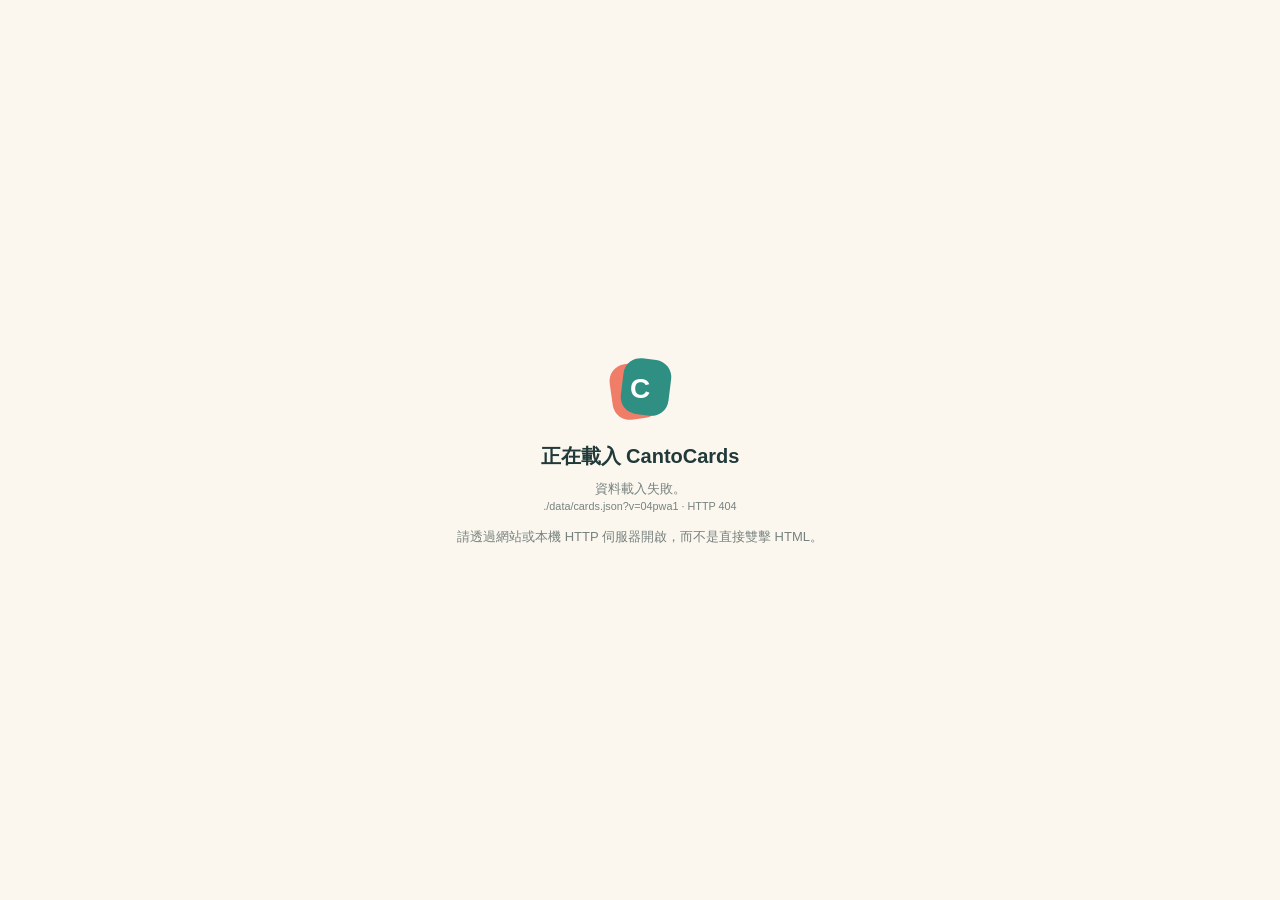
==== commit 867c8e72: "Add files via upload" ====
--- a/index.html
+++ b/index.html
@@ -1,445 +1,219 @@
 <!doctype html>
-<html lang="zh-Hant">
+<html lang="zh-Hant-HK">
 <head>
-<meta charset="utf-8">
-<meta name="viewport" content="width=device-width,initial-scale=1,viewport-fit=cover">
-<meta name="theme-color" content="#f7f4ee">
-<title>粵字 CantoCards v0.3</title>
-<link rel="manifest" href="manifest.webmanifest">
-<meta name="apple-mobile-web-app-capable" content="yes">
-<meta name="apple-mobile-web-app-status-bar-style" content="default">
-<meta name="apple-mobile-web-app-title" content="粵字">
-<style>
-:root{
-  --bg:#f5f2eb;--panel:#fffdf8;--ink:#1d2524;--muted:#7b817d;--line:#e5e0d6;
-  --accent:#1f6f5f;--accent-2:#dcebe5;--danger:#a34b42;--danger-bg:#f6e6e2;
-  --warm:#9a6b2f;--warm-bg:#f3ead9;--blue:#355d7a;--blue-bg:#e5edf3;
-  --shadow:0 18px 60px rgba(36,43,39,.09);--radius:24px
-}
-*{box-sizing:border-box}
-html,body{margin:0;min-height:100%;background:var(--bg);color:var(--ink);font-family:-apple-system,BlinkMacSystemFont,"PingFang HK","PingFang TC","Noto Sans TC","Microsoft JhengHei",sans-serif}
-button,input,textarea,select{font:inherit}
-button{cursor:pointer}
-.shell{max-width:1080px;margin:0 auto;padding:22px 18px 44px}
-.topbar{display:flex;justify-content:space-between;align-items:center;gap:14px;margin-bottom:20px}
-.brand{display:flex;align-items:center;gap:12px}
-.logo{width:44px;height:44px;border-radius:15px;background:var(--ink);color:#fff;display:grid;place-items:center;font-weight:800;font-size:21px}
-.brand h1{font-size:20px;margin:0;letter-spacing:.02em}
-.brand p{font-size:12px;color:var(--muted);margin:2px 0 0}
-.top-actions{display:flex;gap:8px}
-.icon-btn,.ghost-btn,.primary-btn,.small-btn{border:1px solid var(--line);background:var(--panel);color:var(--ink);border-radius:13px;padding:10px 13px}
-.primary-btn{background:var(--ink);color:#fff;border-color:var(--ink);font-weight:700}
-.ghost-btn:hover,.icon-btn:hover,.small-btn:hover{border-color:#c8c1b5}
-.nav{display:flex;gap:6px;background:rgba(255,255,255,.55);padding:5px;border-radius:16px;border:1px solid var(--line);overflow:auto;margin-bottom:18px}
-.nav button{border:0;background:transparent;padding:10px 15px;border-radius:11px;color:var(--muted);white-space:nowrap}
-.nav button.active{background:var(--panel);box-shadow:0 3px 14px rgba(36,43,39,.07);color:var(--ink);font-weight:700}
-.view{display:none}.view.active{display:block}
-.hero{display:grid;grid-template-columns:1.5fr .8fr;gap:18px}
-.panel{background:var(--panel);border:1px solid var(--line);border-radius:var(--radius);box-shadow:var(--shadow)}
-.welcome{padding:30px}
-.eyebrow{font-size:12px;letter-spacing:.13em;text-transform:uppercase;color:var(--accent);font-weight:800}
-.welcome h2{font-size:36px;line-height:1.18;margin:10px 0 12px;max-width:620px}
-.welcome p{margin:0;color:var(--muted);line-height:1.7;max-width:650px}
-.quickrow{display:flex;flex-wrap:wrap;gap:10px;margin-top:24px}
-.quickrow button{padding:13px 17px}
-.sidecard{padding:24px;display:flex;flex-direction:column;justify-content:space-between}
-.today-num{font-size:62px;font-weight:850;letter-spacing:-.05em;margin:8px 0 0}
-.today-label{color:var(--muted)}
-.mini-stats{display:grid;grid-template-columns:repeat(4,1fr);gap:12px;margin-top:18px}
-.stat{padding:18px;background:var(--panel);border:1px solid var(--line);border-radius:18px}
-.stat b{display:block;font-size:25px;margin-bottom:4px}
-.stat span{font-size:12px;color:var(--muted)}
-.progress-wrap{margin-top:18px;padding:20px 22px}
-.progress-head{display:flex;justify-content:space-between;gap:12px;margin-bottom:10px}
-.progress-head span{color:var(--muted);font-size:13px}
-.bar{height:10px;background:#ece8df;border-radius:999px;overflow:hidden}
-.bar>i{display:block;height:100%;background:var(--accent);border-radius:999px;width:0}
-.section-title{display:flex;align-items:end;justify-content:space-between;gap:16px;margin:8px 2px 14px}
-.section-title h2{font-size:26px;margin:0}.section-title p{margin:0;color:var(--muted);font-size:13px}
-.study-layout{max-width:720px;margin:0 auto}
-.study-top{display:flex;justify-content:space-between;align-items:center;margin-bottom:12px;color:var(--muted);font-size:13px}
-.study-card{min-height:560px;padding:24px 28px 28px;display:flex;flex-direction:column;position:relative;overflow:hidden}
-.study-card::after{content:"";position:absolute;width:260px;height:260px;border-radius:50%;background:var(--accent-2);right:-130px;top:-120px;opacity:.6}
-.badges{display:flex;gap:8px;min-height:31px;z-index:1}
-.badge{font-size:12px;padding:7px 10px;border-radius:999px;background:#f0ede6;color:var(--muted)}
-.badge.accent{background:var(--accent-2);color:var(--accent);font-weight:700}
-.character-zone{flex:1;display:flex;flex-direction:column;justify-content:center;align-items:center;min-height:280px;position:relative;z-index:1}
-.big-char{font-family:"Songti TC","Noto Serif TC","PMingLiU",serif;font-size:142px;line-height:1;margin:18px 0 10px}
-.variant{color:var(--muted);font-size:13px}
-.prompt{color:var(--muted);margin-top:17px;font-size:14px}
-.answer{width:100%;text-align:center;display:none}
-.answer.show{display:block}
-.jyutping{font-size:43px;font-weight:850;letter-spacing:.02em;margin-top:14px}
-.sound-row{display:flex;justify-content:center;align-items:center;gap:8px;margin:12px 0 16px}
-.sound-btn{border:0;background:var(--accent-2);color:var(--accent);border-radius:999px;padding:9px 13px;font-weight:700}
-.breakdown{display:flex;justify-content:center;gap:8px;flex-wrap:wrap}
-.part{padding:7px 10px;border-radius:10px;background:#f3f0e9;color:#565d59;font-size:12px}
-.context-box{margin:19px auto 0;max-width:520px;padding:14px 16px;text-align:left;background:#f8f5ee;border:1px solid var(--line);border-radius:14px}
-.context-box .label{font-size:11px;color:var(--muted);text-transform:uppercase;letter-spacing:.1em;margin-bottom:6px}
-.context-box strong{font-size:18px}
-.enrich-box{margin:18px auto 0;max-width:590px;text-align:left}
-.enrich-head{display:flex;align-items:center;justify-content:space-between;gap:10px;margin-bottom:9px}
-.enrich-title{font-size:12px;font-weight:800;letter-spacing:.08em;color:var(--accent)}
-.source-pill{font-size:10px;padding:5px 8px;border-radius:999px;background:#eef1ed;color:var(--muted);white-space:nowrap}
-.word-grid{display:grid;grid-template-columns:1fr;gap:9px}
-.word-card{border:1px solid var(--line);border-radius:15px;background:#fff;padding:13px 14px}
-.word-top{display:flex;align-items:flex-start;justify-content:space-between;gap:10px}
-.word-main{min-width:0}.word-main strong{font-size:21px;letter-spacing:.02em}.word-jy{font-size:13px;color:var(--accent);font-weight:750;margin-top:3px;word-break:break-word}
-.word-actions{display:flex;gap:6px;flex-shrink:0}
-.mini-sound{border:1px solid var(--line);background:#faf8f3;border-radius:10px;padding:7px 9px;font-size:12px}
-.memory-sentence{margin-top:10px;padding-top:9px;border-top:1px dashed var(--line);font-size:14px;line-height:1.65}
-.memory-jy{color:var(--muted);font-size:12px;margin-top:3px;line-height:1.55}
-.enrich-state{padding:14px 16px;border:1px dashed var(--line);border-radius:14px;color:var(--muted);font-size:13px;line-height:1.6;background:#fbfaf6}
-.tts-note{font-size:11px;color:var(--muted);margin-top:8px;line-height:1.55}
-.dict-status{display:inline-flex;align-items:center;gap:7px;font-size:12px;color:var(--muted)}
-.status-dot{width:8px;height:8px;border-radius:50%;background:#b7b2aa}.status-dot.ok{background:#4e8c72}.status-dot.bad{background:#b65c52}.status-dot.loading{background:#b38942}
-
-.other-readings{margin-top:13px}
-.other-readings summary{cursor:pointer;color:var(--muted);font-size:12px}
-.other-list{display:flex;gap:7px;justify-content:center;flex-wrap:wrap;margin-top:8px}
-.other-chip{padding:7px 10px;border-radius:10px;background:#f1eee7;font-size:12px}
-.reveal-row{display:flex;justify-content:center;z-index:2}
-.reveal{width:100%;max-width:360px;border:0;background:var(--ink);color:#fff;padding:14px;border-radius:14px;font-weight:800}
-.rating{display:none;grid-template-columns:repeat(4,1fr);gap:9px;margin-top:18px;z-index:2}
-.rating.show{display:grid}
-.rate{border:0;border-radius:14px;padding:13px 8px;font-weight:750}
-.rate small{display:block;font-weight:500;opacity:.75;margin-top:3px}
-.r0{background:var(--danger-bg);color:var(--danger)}.r1{background:var(--warm-bg);color:var(--warm)}
-.r2{background:var(--blue-bg);color:var(--blue)}.r3{background:var(--accent-2);color:var(--accent)}
-.session-empty{text-align:center;padding:80px 30px}
-.session-empty h3{font-size:26px;margin:0 0 8px}.session-empty p{color:var(--muted);line-height:1.7}
-.toolbar{display:flex;flex-wrap:wrap;gap:9px;margin-bottom:14px}
-.field{border:1px solid var(--line);background:var(--panel);border-radius:13px;padding:11px 13px;outline:none}
-.field:focus{border-color:#a8bdb7}
-.grow{flex:1;min-width:220px}
-.list-panel{overflow:hidden}
-.list-head,.list-row{display:grid;grid-template-columns:70px 125px 1fr 110px;gap:12px;align-items:center}
-.list-head{padding:12px 18px;background:#f4f1ea;color:var(--muted);font-size:11px;text-transform:uppercase;letter-spacing:.08em}
-.list-row{padding:14px 18px;border-top:1px solid var(--line)}
-.list-char{font-family:"Songti TC","Noto Serif TC",serif;font-size:30px}
-.list-jy{font-weight:800}
-.list-note{color:var(--muted);font-size:13px;overflow:hidden;text-overflow:ellipsis;white-space:nowrap}
-.level-tag{justify-self:start;font-size:11px;padding:6px 9px;border-radius:999px;background:#f0ede6;color:var(--muted)}
-.level-tag.l3,.level-tag.l4{background:var(--accent-2);color:var(--accent)}
-.level-tag.l1{background:var(--danger-bg);color:var(--danger)}
-.empty-list{padding:50px;text-align:center;color:var(--muted)}
-.settings-grid{display:grid;grid-template-columns:1fr 1fr;gap:16px}
-.settings-card{padding:22px}.settings-card h3{margin:0 0 8px}.settings-card p{color:var(--muted);font-size:13px;line-height:1.65}
-.settings-card .row{display:flex;gap:8px;flex-wrap:wrap;margin-top:15px}
-.danger-btn{border:1px solid #e2c2bc;background:var(--danger-bg);color:var(--danger);border-radius:13px;padding:10px 13px}
-.footer-note{text-align:center;color:var(--muted);font-size:11px;margin-top:26px;line-height:1.7}
-.toast{position:fixed;left:50%;bottom:24px;transform:translate(-50%,20px);background:#222a28;color:white;padding:11px 15px;border-radius:12px;opacity:0;pointer-events:none;transition:.22s;z-index:99;font-size:13px}
-.toast.show{opacity:1;transform:translate(-50%,0)}
-.modal-back{display:none;position:fixed;inset:0;background:rgba(19,24,22,.32);backdrop-filter:blur(4px);z-index:90;padding:18px;align-items:center;justify-content:center}
-.modal-back.show{display:flex}
-.modal{width:min(600px,100%);background:var(--panel);border-radius:22px;border:1px solid var(--line);box-shadow:var(--shadow);padding:22px}
-.modal h3{margin:0 0 8px}.modal p{font-size:13px;color:var(--muted);line-height:1.6}
-.modal textarea{width:100%;min-height:150px;resize:vertical}
-.modal-actions{display:flex;justify-content:flex-end;gap:8px;margin-top:12px}
-@media(max-width:760px){
- .shell{padding:14px 12px 34px}.topbar{align-items:flex-start}.brand p{display:none}
- .hero{grid-template-columns:1fr}.welcome{padding:24px}.welcome h2{font-size:29px}
- .mini-stats{grid-template-columns:1fr 1fr}.study-card{min-height:535px;padding:20px 18px 22px}
- .big-char{font-size:120px}.rating{grid-template-columns:1fr 1fr}.jyutping{font-size:38px}
- .settings-grid{grid-template-columns:1fr}.list-head{display:none}
- .list-row{grid-template-columns:55px 105px 1fr;gap:8px}.list-row .level-tag{grid-column:3}
-}
-@media(max-width:430px){
- .top-actions .ghost-btn{display:none}.welcome h2{font-size:26px}.today-num{font-size:52px}
- .study-card{min-height:510px}.big-char{font-size:108px}.jyutping{font-size:34px}
-}
-
-.deck-hint{font-size:11px;color:var(--muted);margin-top:4px;line-height:1.4}
-.jy-toggle{margin-top:7px;border:0;background:transparent;color:var(--accent);font-size:11px;padding:4px 0}
-.memory-jy.hidden{display:none}
-.mobile-only{display:none}
-@media(max-width:760px){
-  body{padding-bottom:76px;-webkit-tap-highlight-color:transparent}
-  .shell{padding:10px 10px 22px}
-  .topbar{margin-bottom:10px;position:sticky;top:0;z-index:30;background:rgba(245,242,235,.94);backdrop-filter:blur(10px);padding:5px 2px}
-  .brand .logo{width:38px;height:38px;border-radius:13px}.brand h1{font-size:17px}
-  .top-actions{display:none}
-  .nav{position:fixed;left:0;right:0;bottom:0;z-index:80;margin:0;border-radius:18px 18px 0 0;padding:6px 6px calc(6px + env(safe-area-inset-bottom));background:rgba(255,253,248,.97);box-shadow:0 -8px 30px rgba(36,43,39,.10);justify-content:space-around;border-left:0;border-right:0;border-bottom:0}
-  .nav button{font-size:11px;padding:9px 8px;min-width:54px}
-  .hero{gap:10px}.welcome{padding:20px}.welcome h2{font-size:25px;margin-top:7px}.welcome p{font-size:13px;line-height:1.6}
-  .quickrow{gap:7px;margin-top:16px}.quickrow button,.quickrow select{flex:1 1 calc(50% - 7px);min-width:0;padding:12px 10px}
-  .sidecard{padding:18px;min-height:132px}.today-num{font-size:46px}
-  .mini-stats{gap:7px;margin-top:10px}.stat{padding:13px 11px;border-radius:14px}.stat b{font-size:21px}
-  .progress-wrap{margin-top:10px;padding:16px}
-  .study-layout{max-width:none}.study-top{padding:0 4px}
-  .study-card{border-radius:20px;min-height:0;padding:16px 13px 18px;box-shadow:none}
-  .character-zone{min-height:210px;justify-content:flex-start}.big-char{font-size:96px;margin:20px 0 8px}.jyutping{font-size:34px;margin-top:10px}
-  .sound-row{margin:9px 0 12px}.sound-btn{padding:10px 14px}
-  .context-box,.enrich-box{margin-top:12px}.word-card{padding:12px}.word-main strong{font-size:20px}.memory-sentence{font-size:15px}
-  .rating.show{position:sticky;bottom:76px;background:linear-gradient(to top,var(--panel) 78%,rgba(255,253,248,.85));padding:10px 0 2px;z-index:35;margin-top:10px}
-  .rate{min-height:56px;padding:10px 5px}.rate small{font-size:10px}
-  .reveal{min-height:50px}
-  .section-title{margin-top:5px}.section-title h2{font-size:22px}.settings-card{padding:17px}
-  .list-row{padding:12px 10px}.list-char{font-size:28px}
-}
-@media(max-width:390px){
-  .nav button{font-size:10px;min-width:48px;padding:9px 5px}.quickrow button,.quickrow select{flex-basis:100%}
-  .rating{gap:6px}.rate{font-size:12px}.rate small{font-size:9px}.big-char{font-size:88px}
-}
-
-</style>
+  <meta charset="utf-8">
+  <meta name="viewport" content="width=device-width,initial-scale=1,viewport-fit=cover">
+  <meta name="theme-color" content="#2f8f83">
+  <meta name="apple-mobile-web-app-capable" content="yes">
+  <meta name="apple-mobile-web-app-status-bar-style" content="default">
+  <meta name="apple-mobile-web-app-title" content="CantoCards">
+  <meta name="mobile-web-app-capable" content="yes">
+  <meta name="application-name" content="CantoCards">
+  <meta name="description" content="離線粵語漢字讀音學習器：漢字、粵拼、例詞與語境複習。">
+  <title>CantoCards</title>
+  <link rel="manifest" href="./manifest.webmanifest?v=04pwa1">
+  <link rel="apple-touch-icon" href="./icon-180.png?v=04pwa1">
+  <link rel="icon" type="image/png" sizes="192x192" href="./icon-192.png?v=04pwa1">
+  <link rel="stylesheet" href="./styles.css?v=04pwa1">
 </head>
 <body>
-<div class="shell">
-  <header class="topbar">
-    <div class="brand"><div class="logo">粵</div><div><h1>粵字 CantoCards</h1><p>把你认识的汉字，变成能听见、能说出的粤语</p></div></div>
-    <div class="top-actions"><button class="ghost-btn" id="quickRandom">随机 10 个</button><button class="icon-btn" id="goSettings" title="设置">⚙︎</button></div>
-  </header>
-
-  <nav class="nav">
-    <button class="active" data-view="home">首页</button>
-    <button data-view="study">学习</button>
-    <button data-view="known">熟字本</button>
-    <button data-view="mistakes">易错本</button>
-    <button data-view="search">查字</button>
-    <button data-view="settings">设置</button>
-  </nav>
-
-  <main>
-    <section id="home" class="view active">
-      <div class="hero">
-        <div class="panel welcome">
-          <div class="eyebrow">Active Recall · 粤拼读音</div>
-          <h2>先自己想读音，<br>再翻开答案。</h2>
-          <p>系统会先从日常核心字音开始，再逐步扩展到实用常用字。到期复习永远优先，多音字仍按「字 + 读音 + 义项」拆开训练。</p>
-          <div class="quickrow">
-            <button class="primary-btn" id="startToday">开始今日学习</button>
-            <button class="ghost-btn" id="startRandom">当前层级随机</button>
-            <select class="field" id="groupSize"><option value="10">10 张</option><option value="20">20 张</option><option value="30">30 张</option><option value="50">50 张</option></select>
-            <select class="field" id="deckMode"><option value="auto">自动渐进</option><option value="starter">起步高频</option><option value="core">日常核心</option><option value="practical">实用常用</option><option value="all">完整字表</option></select>
-          </div>
-        </div>
-        <div class="panel sidecard">
-          <div><div class="eyebrow">Today</div><div class="today-num" id="dueCount">0</div><div class="today-label">张到期复习</div></div>
-          <div><button class="ghost-btn" style="width:100%" id="startMistakes">复习最近易错</button></div>
-        </div>
+  <div id="loadingScreen" class="loading-screen">
+    <div class="loading-mark"><span>C</span></div>
+    <strong>正在載入 CantoCards</strong>
+    <p id="loadingText">準備字音與例句資料…</p>
+  </div>
+
+  <div id="appShell" class="shell is-hidden">
+    <header class="topbar">
+      <button class="brand" data-go="home" aria-label="返回首頁">
+        <span class="brand-mark"><i></i><b>C</b></span>
+        <span class="brand-copy"><strong>CantoCards</strong><small>漢字 → 粵語讀音 → 語境</small></span>
+      </button>
+      <div class="top-actions">
+        <button class="ghost-btn" id="quickRandom">隨機 10 張</button>
+        <button class="icon-btn" data-go="settings" title="設定" aria-label="設定">⚙︎</button>
       </div>
-      <div class="mini-stats">
-        <div class="stat"><b id="learnedCount">0</b><span>已见过读音</span></div>
-        <div class="stat"><b id="knownCount">0</b><span>会 / 熟练</span></div>
-        <div class="stat"><b id="mistakeCount">0</b><span>有过错误</span></div>
-        <div class="stat"><b id="multiCount">280</b><span>多读音汉字</span></div>
-      </div>
-      <div class="panel progress-wrap">
-        <div class="progress-head"><div><strong id="deckTitle">当前学习层级</strong><div id="deckHint" class="deck-hint"></div></div><span id="progressText">0 / 0</span></div>
-        <div class="bar"><i id="progressBar"></i></div>
-      </div>
-      <p class="footer-note">v0.3 共载入 4,761 个汉字 / 5,067 个建议读音。字音来自原表；核心语境词和例句已离线内置，不再依赖联网加载。学习数据仍只保存在当前浏览器。</p>
-    </section>
-
-    <section id="study" class="view">
-      <div class="study-layout">
-        <div class="study-top"><span id="sessionLabel">尚未开始</span><span id="sessionProgress">0 / 0</span></div>
-        <div class="panel study-card" id="studyCard">
-          <div class="session-empty" id="sessionEmpty"><h3>开始一组练习</h3><p>你可以从首页选择「今日学习」或「纯随机」。<br>看到汉字后先在脑中读出来，再揭晓粤拼。</p><button class="primary-btn" id="emptyStart">随机 10 个</button></div>
-          <div id="cardContent" style="display:none;height:100%;flex:1;flex-direction:column">
-            <div class="badges"><span class="badge accent" id="statusBadge">新字</span><span class="badge" id="multiBadge" style="display:none">多音字</span></div>
+    </header>
+
+    <nav class="nav" aria-label="主要導覽">
+      <button class="active" data-view="home"><span>⌂</span><em>首頁</em></button>
+      <button data-view="study"><span>◇</span><em>學習</em></button>
+      <button data-view="known"><span>✓</span><em>熟字本</em></button>
+      <button data-view="mistakes"><span>↺</span><em>易錯本</em></button>
+      <button data-view="search"><span>⌕</span><em>查字</em></button>
+      <button data-view="settings"><span>⚙</span><em>設定</em></button>
+    </nav>
+
+    <main>
+      <section id="home" class="view active">
+        <div class="hero">
+          <div class="panel welcome">
+            <div class="eyebrow">ACTIVE RECALL · JYUTPING</div>
+            <h1>先在腦中讀出來，<br>再翻開答案。</h1>
+            <p>按常用程度逐步擴展字音；到期複習優先。多音字按「字＋指定讀音＋義項」分開練習。</p>
+            <div class="quickrow">
+              <button class="primary-btn" id="startToday">開始今日學習</button>
+              <button class="soft-btn" id="startRandom">當前層級隨機</button>
+              <label class="select-wrap"><span>每組</span><select id="groupSize"><option value="10">10 張</option><option value="20">20 張</option><option value="30">30 張</option><option value="50">50 張</option></select></label>
+              <label class="select-wrap"><span>字池</span><select id="deckMode"><option value="auto">自動漸進</option><option value="starter">起步高頻</option><option value="core">日常核心</option><option value="practical">實用常用</option><option value="all">完整字表</option></select></label>
+            </div>
+          </div>
+          <aside class="panel today-panel">
+            <div class="today-kicker">TODAY</div>
+            <div class="today-num" id="dueCount">0</div>
+            <div class="today-label">張到期複習</div>
+            <button class="line-btn" id="startMistakes">複習最近易錯</button>
+          </aside>
+        </div>
+
+        <div class="stats-grid">
+          <div class="stat-card"><b id="learnedCount">0</b><span>已見過讀音</span></div>
+          <div class="stat-card"><b id="knownCount">0</b><span>會 / 很熟</span></div>
+          <div class="stat-card"><b id="mistakeCount">0</b><span>曾經答錯</span></div>
+          <div class="stat-card"><b id="multiCount">0</b><span>多讀音漢字</span></div>
+        </div>
+
+        <div class="panel progress-panel">
+          <div class="progress-head">
+            <div><strong id="deckTitle">當前學習層級</strong><small id="deckHint"></small></div>
+            <span id="progressText">0 / 0</span>
+          </div>
+          <div class="progress-track"><i id="progressBar"></i></div>
+        </div>
+        <p class="source-note"><strong>資料說明</strong>：字音與字表提示主要參考香港教育署《常用字廣州話讀音表》；例詞與粵拼主要參考 Words.hk。語境句用於學習輔助，部分長尾詞以識別語境呈現。</p>
+      </section>
+
+      <section id="study" class="view">
+        <div class="study-head"><span id="sessionLabel">尚未開始</span><strong id="sessionProgress">0 / 0</strong></div>
+        <article class="panel study-card">
+          <div class="session-empty" id="sessionEmpty">
+            <div class="empty-orb">C</div>
+            <h2>開始一組練習</h2>
+            <p>看到漢字後先自己回想讀音，再顯示粵拼。</p>
+            <button class="primary-btn" id="emptyStart">隨機 10 張</button>
+          </div>
+
+          <div id="cardContent" class="card-content is-hidden">
+            <div class="card-badges">
+              <span class="badge badge-state" id="statusBadge">新字</span>
+              <span class="badge badge-multi is-hidden" id="multiBadge"></span>
+            </div>
+
             <div class="character-zone">
               <div class="big-char" id="bigChar">中</div>
               <div class="variant" id="variantText"></div>
-              <div class="prompt" id="prompt">先自己想一想：这个字在本义项下怎么读？</div>
+              <p class="prompt" id="prompt">先自己想一想：這個字在這個義項下怎麼讀？</p>
+
               <div class="answer" id="answer">
-                <div class="jyutping" id="jyutping">zung1</div>
-                <div class="sound-row"><button class="sound-btn" id="speakBtn">🔊 听语境读音</button></div>
-                <div class="breakdown"><span class="part" id="initialPart">声母 z</span><span class="part" id="finalPart">韵母 ung</span><span class="part" id="tonePart">声调 1</span></div>
-                <div class="context-box" id="contextBox"><div class="label">原表语境提示</div><strong id="contextText"></strong></div>
-                <div class="enrich-box" id="enrichBox">
-                  <div class="enrich-head"><span class="enrich-title">语境词 · 用法例句</span><span class="source-pill" id="wordSource">离线词库</span></div>
-                  <div id="wordCards" class="word-grid"><div class="enrich-state">翻开答案后会按当前指定读音从内置词例库中匹配语境词。</div></div>
-                  <div class="tts-note">🔊 优先朗读完整词或句子，让系统语音借助上下文处理多音字；目标字粤拼始终以原字表为准。</div>
+                <div class="jyutping-main" id="jyutping">zung1</div>
+                <div class="sound-row"><button class="sound-btn speech-action is-hidden" id="speakBtn">🔊 聽讀音</button></div>
+                <div class="breakdown">
+                  <span id="initialPart">聲母 z</span><span id="finalPart">韻母 ung</span><span id="tonePart">聲調 1</span>
                 </div>
-                <details class="other-readings" id="otherReadings"><summary>查看这个字的其他建议读音</summary><div class="other-list" id="otherList"></div></details>
+
+                <div class="context-box is-hidden" id="contextBox">
+                  <small>字表提示</small><strong id="contextText"></strong>
+                </div>
+
+                <section class="examples-box">
+                  <div class="examples-head"><div><small>WORDS IN CONTEXT</small><h3>例詞與語境</h3></div><span id="exampleCount"></span></div>
+                  <div id="wordCards" class="word-grid"></div>
+                </section>
+
+                <details class="other-readings is-hidden" id="otherReadings">
+                  <summary>查看這個字的其他建議讀音</summary>
+                  <div class="other-list" id="otherList"></div>
+                </details>
+
+                <div class="personal-note is-hidden" id="personalNoteBox"><small>我的語境</small><strong id="personalNoteText"></strong></div>
+                <button class="note-link" id="openNote">＋ 添加 / 修改我的詞組與例句</button>
               </div>
             </div>
-            <div class="reveal-row"><button class="reveal" id="revealBtn">显示粤拼</button></div>
+
+            <div class="reveal-row"><button class="reveal-btn" id="revealBtn">顯示粵拼</button></div>
             <div class="rating" id="rating">
-              <button class="rate r0" data-rating="0">不会<small>很快再来</small></button>
-              <button class="rate r1" data-rating="1">模糊<small>明天复习</small></button>
-              <button class="rate r2" data-rating="2">会<small>逐渐拉长</small></button>
-              <button class="rate r3" data-rating="3">很熟<small>加入熟字本</small></button>
-            </div>
-          </div>
-        </div>
-      </div>
-    </section>
-
-    <section id="known" class="view">
-      <div class="section-title"><div><h2>熟字本</h2><p>评级为「会」或「很熟」的字音。</p></div></div>
-      <div class="toolbar"><input class="field grow" id="knownFilter" placeholder="筛选汉字 / 粤拼…"></div>
-      <div class="panel list-panel"><div class="list-head"><span>字</span><span>粤拼</span><span>语境提示</span><span>状态</span></div><div id="knownList"></div></div>
-    </section>
-
-    <section id="mistakes" class="view">
-      <div class="section-title"><div><h2>易错本</h2><p>曾被评为「不会」的卡片会出现在这里。</p></div><button class="primary-btn" id="studyMistakesPage">复习这些字</button></div>
-      <div class="toolbar"><input class="field grow" id="mistakeFilter" placeholder="筛选汉字 / 粤拼…"></div>
-      <div class="panel list-panel"><div class="list-head"><span>字</span><span>粤拼</span><span>语境提示</span><span>错误次数</span></div><div id="mistakeList"></div></div>
-    </section>
-
-    <section id="search" class="view">
-      <div class="section-title"><div><h2>查字</h2><p>可按汉字、粤拼或原表中的语境提示搜索。</p></div></div>
-      <div class="toolbar"><input class="field grow" id="searchInput" placeholder="例如：中 / zung / 中毒"><select class="field" id="searchLimit"><option value="50">最多 50 条</option><option value="100">最多 100 条</option><option value="300">最多 300 条</option></select></div>
-      <div class="panel list-panel"><div class="list-head"><span>字</span><span>粤拼</span><span>语境提示</span><span>状态</span></div><div id="searchList"><div class="empty-list">输入内容开始查字。</div></div></div>
-    </section>
-
-    <section id="settings" class="view">
-      <div class="section-title"><div><h2>设置与数据</h2><p>所有学习记录默认只存在这台设备的这个浏览器里。</p></div></div>
-      <div class="settings-grid">
-        <div class="panel settings-card"><h3>学习偏好</h3><p>「自动渐进」会先学习起步高频字音，再进入日常核心、实用常用，最后才扩展到完整字表；每一层内部也只从当前学习窗口抽取新字，不会整层完全随机。已学过的到期卡无论属于哪个层级都会正常复习。</p><div class="row"><label>默认组数 <select class="field" id="defaultSize"><option value="10">10</option><option value="20">20</option><option value="30">30</option><option value="50">50</option></select></label><label>字池 <select class="field" id="defaultDeck"><option value="auto">自动渐进</option><option value="starter">起步高频</option><option value="core">日常核心</option><option value="practical">实用常用</option><option value="all">完整字表</option></select></label></div></div>
-        <div class="panel settings-card"><h3>备份学习进度</h3><p>换浏览器或换电脑前，建议导出一次进度。之后可以重新导入。</p><div class="row"><button class="ghost-btn" id="exportBtn">导出进度 JSON</button><label class="ghost-btn" style="cursor:pointer">导入进度<input type="file" id="importInput" accept=".json,application/json" hidden></label></div></div>
-        <div class="panel settings-card"><h3>离线语境词库</h3><p>已随工具内置 1,274 个常用词/短语。完整粤拼优先由原字表中的唯一读音逐字拼合；常见多音词和粤语口语词使用人工指定读音。目标字只有在词中音节与当前卡片完全一致时才会显示。</p><div class="row"><span class="dict-status"><i class="status-dot ok"></i><span>已内置 · 无需联网</span></span></div></div>
-        <div class="panel settings-card"><h3>我的语境笔记</h3><p>在学习卡揭晓后，可以为某个读音保存自己的词组或例句。它会跟进度一起备份。</p><div class="row"><button class="ghost-btn" id="openNoteFromSettings">查看使用说明</button></div></div>
-        <div class="panel settings-card"><h3>通勤 / 手机使用</h3><p>这一版已经按手机屏幕重新布局，并可作为 PWA 安装。若通过 HTTPS 网站打开，可直接添加到主屏幕并离线使用；iPhone 可在 Safari 里选择「分享 → 加入主画面」。</p><div class="row"><button class="ghost-btn" id="installBtn" style="display:none">安装到主屏幕</button><span class="dict-status"><i class="status-dot ok"></i><span>词例数据已离线</span></span></div></div><div class="panel settings-card"><h3>重置</h3><p>清空当前浏览器里的全部学习评级、复习日期和个人笔记。字音底库不会受到影响。</p><div class="row"><button class="danger-btn" id="resetBtn">清空全部学习记录</button></div></div>
-      </div>
-      <p class="footer-note">字音底库：香港教育署（1992）《常用字廣州話讀音表》，取「建议读音」记录。语境词与例句：本版为离线 AI 辅助学习素材，目标字读音用原表严格校验；例句主要用于帮助记忆词的常见使用场景，不等同于词典规范例句。</p>
-    </section>
-  </main>
-</div>
-
-<div class="toast" id="toast"></div>
-<div class="modal-back" id="noteModal">
-  <div class="modal"><h3 id="noteTitle">我的语境</h3><p>可以写下你自己最容易记住的词组、粤语句子或辨音提示。下一次遇到这张卡时仍会保留。</p><textarea class="field" id="noteText" placeholder="例如：中心 zung1 sam1；佢間公司喺市中心。"></textarea><div class="modal-actions"><button class="ghost-btn" id="cancelNote">取消</button><button class="primary-btn" id="saveNote">保存</button></div></div>
-</div>
-
-<script>
-const DATA={"meta":{"title":"常用字廣州話讀音表","source":"香港教育署（1992）《常用字廣州話讀音表》","characters":4761,"readings":5067,"multiReadingCharacters":280},"cards":[{"code":"0001","char":"一","variant":"","sense":"","note":"","jyutping":"jat1","initial":"j","final":"at","tone":1,"id":"0001-jat1-1","readingIndex":1,"readingCount":1},{"code":"0002","char":"丁","variant":"","sense":"","note":"","jyutping":"ding1","initial":"d","final":"ing","tone":1,"id":"0002-ding1-1","readingIndex":1,"readingCount":1},{"code":"0003","char":"七","variant":"","sense":"","note":"","jyutping":"cat1","initial":"c","final":"at","tone":1,"id":"0003-cat1-1","readingIndex":1,"readingCount":1},{"code":"0004","char":"三","variant":"","sense":"","note":"","jyutping":"saam1","initial":"s","final":"aam","tone":1,"id":"0004-saam1-1","readingIndex":1,"readingCount":1},{"code":"0005","char":"下","variant":"","sense":"1","note":"山下","jyutping":"haa6","initial":"h","final":"aa","tone":6,"id":"0005-haa6-1","readingIndex":1,"readingCount":2},{"code":"0005","char":"下","variant":"","sense":"2","note":"打十下","jyutping":"haa5","initial":"h","final":"aa","tone":5,"id":"0005-haa5-2","readingIndex":2,"readingCount":2},{"code":"0006","char":"上","variant":"","sense":"1","note":"上面","jyutping":"soeng6","initial":"s","final":"oeng","tone":6,"id":"0006-soeng6-1","readingIndex":1,"readingCount":2},{"code":"0006","char":"上","variant":"","sense":"2","note":"上山","jyutping":"soeng5","initial":"s","final":"oeng","tone":5,"id":"0006-soeng5-2","readingIndex":2,"readingCount":2},{"code":"0007","char":"丈","variant":"","sense":"","note":"","jyutping":"zoeng6","initial":"z","final":"oeng","tone":6,"id":"0007-zoeng6-1","readingIndex":1,"readingCount":1},{"code":"0008","char":"丑","variant":"","sense":"","note":"","jyutping":"cau2","initial":"c","final":"au","tone":2,"id":"0008-cau2-1","readingIndex":1,"readingCount":1},{"code":"0009","char":"丐","variant":"","sense":"","note":"","jyutping":"koi3","initial":"k","final":"oi","tone":3,"id":"0009-koi3-1","readingIndex":1,"readingCount":1},{"code":"0010","char":"不","variant":"","sense":"","note":"","jyutping":"bat1","initial":"b","final":"at","tone":1,"id":"0010-bat1-1","readingIndex":1,"readingCount":1},{"code":"0011","char":"丕","variant":"","sense":"","note":"","jyutping":"pei1","initial":"p","final":"ei","tone":1,"id":"0011-pei1-1","readingIndex":1,"readingCount":1},{"code":"0012","char":"丙","variant":"","sense":"","note":"","jyutping":"bing2","initial":"b","final":"ing","tone":2,"id":"0012-bing2-1","readingIndex":1,"readingCount":1},{"code":"0013","char":"世","variant":"","sense":"","note":"","jyutping":"sai3","initial":"s","final":"ai","tone":3,"id":"0013-sai3-1","readingIndex":1,"readingCount":1},{"code":"0014","char":"且","variant":"","sense":"","note":"","jyutping":"ce2","initial":"c","final":"e","tone":2,"id":"0014-ce2-1","readingIndex":1,"readingCount":1},{"code":"0015","char":"丘","variant":"","sense":"","note":"","jyutping":"jau1","initial":"j","final":"au","tone":1,"id":"0015-jau1-1","readingIndex":1,"readingCount":1},{"code":"0016","char":"丞","variant":"","sense":"","note":"","jyutping":"sing4","initial":"s","final":"ing","tone":4,"id":"0016-sing4-1","readingIndex":1,"readingCount":1},{"code":"0017","char":"丟","variant":"丢","sense":"","note":"","jyutping":"diu1","initial":"d","final":"iu","tone":1,"id":"0017-diu1-1","readingIndex":1,"readingCount":1},{"code":"0018","char":"並","variant":"","sense":"","note":"","jyutping":"bing6","initial":"b","final":"ing","tone":6,"id":"0018-bing6-1","readingIndex":1,"readingCount":1},{"code":"0019","char":"丫","variant":"","sense":"","note":"","jyutping":"aa1","initial":"","final":"aa","tone":1,"id":"0019-aa1-1","readingIndex":1,"readingCount":1},{"code":"0020","char":"中","variant":"","sense":"1","note":"中央","jyutping":"zung1","initial":"z","final":"ung","tone":1,"id":"0020-zung1-1","readingIndex":1,"readingCount":2},{"code":"0020","char":"中","variant":"","sense":"2","note":"中毒","jyutping":"zung3","initial":"z","final":"ung","tone":3,"id":"0020-zung3-2","readingIndex":2,"readingCount":2},{"code":"0021","char":"串","variant":"","sense":"","note":"","jyutping":"cyun3","initial":"c","final":"yun","tone":3,"id":"0021-cyun3-1","readingIndex":1,"readingCount":1},{"code":"0022","char":"丸","variant":"","sense":"","note":"","jyutping":"jyun4","initial":"j","final":"yun","tone":4,"id":"0022-jyun4-1","readingIndex":1,"readingCount":1},{"code":"0023","char":"凡","variant":"","sense":"","note":"","jyutping":"faan4","initial":"f","final":"aan","tone":4,"id":"0023-faan4-1","readingIndex":1,"readingCount":1},{"code":"0024","char":"丹","variant":"","sense":"","note":"","jyutping":"daan1","initial":"d","final":"aan","tone":1,"id":"0024-daan1-1","readingIndex":1,"readingCount":1},{"code":"0025","char":"主","variant":"","sense":"","note":"","jyutping":"zyu2","initial":"z","final":"yu","tone":2,"id":"0025-zyu2-1","readingIndex":1,"readingCount":1},{"code":"0026","char":"乃","variant":"","sense":"","note":"","jyutping":"naai5","initial":"n","final":"aai","tone":5,"id":"0026-naai5-1","readingIndex":1,"readingCount":1},{"code":"0027","char":"久","variant":"","sense":"","note":"","jyutping":"gau2","initial":"g","final":"au","tone":2,"id":"0027-gau2-1","readingIndex":1,"readingCount":1},{"code":"0028","char":"之","variant":"","sense":"","note":"","jyutping":"zi1","initial":"z","final":"i","tone":1,"id":"0028-zi1-1","readingIndex":1,"readingCount":1},{"code":"0029","char":"尹","variant":"","sense":"","note":"","jyutping":"wan5","initial":"w","final":"an","tone":5,"id":"0029-wan5-1","readingIndex":1,"readingCount":1},{"code":"0030","char":"乍","variant":"","sense":"","note":"","jyutping":"zaa3","initial":"z","final":"aa","tone":3,"id":"0030-zaa3-1","readingIndex":1,"readingCount":1},{"code":"0031","char":"乏","variant":"","sense":"","note":"","jyutping":"fat6","initial":"f","final":"at","tone":6,"id":"0031-fat6-1","readingIndex":1,"readingCount":1},{"code":"0032","char":"乎","variant":"","sense":"","note":"","jyutping":"fu4","initial":"f","final":"u","tone":4,"id":"0032-fu4-1","readingIndex":1,"readingCount":1},{"code":"0033","char":"乒","variant":"","sense":"","note":"","jyutping":"ping1","initial":"p","final":"ing","tone":1,"id":"0033-ping1-1","readingIndex":1,"readingCount":1},{"code":"0034","char":"乓","variant":"","sense":"","note":"","jyutping":"pong1","initial":"p","final":"ong","tone":1,"id":"0034-pong1-1","readingIndex":1,"readingCount":1},{"code":"0035","char":"乖","variant":"","sense":"","note":"","jyutping":"gwaai1","initial":"gw","final":"aai","tone":1,"id":"0035-gwaai1-1","readingIndex":1,"readingCount":1},{"code":"0036","char":"乘","variant":"乗","sense":"1","note":"乘車","jyutping":"sing4","initial":"s","final":"ing","tone":4,"id":"0036-sing4-1","readingIndex":1,"readingCount":2},{"code":"0036","char":"乘","variant":"乗","sense":"2","note":"千乘之國","jyutping":"sing6","initial":"s","final":"ing","tone":6,"id":"0036-sing6-2","readingIndex":2,"readingCount":2},{"code":"0037","char":"乙","variant":"","sense":"","note":"","jyutping":"jyut6","initial":"j","final":"yut","tone":6,"id":"0037-jyut6-1","readingIndex":1,"readingCount":1},{"code":"0038","char":"九","variant":"","sense":"","note":"","jyutping":"gau2","initial":"g","final":"au","tone":2,"id":"0038-gau2-1","readingIndex":1,"readingCount":1},{"code":"0039","char":"也","variant":"","sense":"","note":"","jyutping":"jaa5","initial":"j","final":"aa","tone":5,"id":"0039-jaa5-1","readingIndex":1,"readingCount":1},{"code":"0040","char":"乞","variant":"","sense":"","note":"","jyutping":"hat1","initial":"h","final":"at","tone":1,"id":"0040-hat1-1","readingIndex":1,"readingCount":1},{"code":"0041","char":"乩","variant":"","sense":"","note":"","jyutping":"gei1","initial":"g","final":"ei","tone":1,"id":"0041-gei1-1","readingIndex":1,"readingCount":1},{"code":"0042","char":"乳","variant":"","sense":"","note":"","jyutping":"jyu5","initial":"j","final":"yu","tone":5,"id":"0042-jyu5-1","readingIndex":1,"readingCount":1},{"code":"0043","char":"乾","variant":"","sense":"1","note":"乾燥","jyutping":"gon1","initial":"g","final":"on","tone":1,"id":"0043-gon1-1","readingIndex":1,"readingCount":2},{"code":"0043","char":"乾","variant":"","sense":"2","note":"乾坤","jyutping":"kin4","initial":"k","final":"in","tone":4,"id":"0043-kin4-2","readingIndex":2,"readingCount":2},{"code":"0044","char":"亂","variant":"","sense":"","note":"","jyutping":"lyun6","initial":"l","final":"yun","tone":6,"id":"0044-lyun6-1","readingIndex":1,"readingCount":1},{"code":"0045","char":"了","variant":"","sense":"","note":"","jyutping":"liu5","initial":"l","final":"iu","tone":5,"id":"0045-liu5-1","readingIndex":1,"readingCount":1},{"code":"0046","char":"予","variant":"","sense":"1","note":"予取予求","jyutping":"jyu4","initial":"j","final":"yu","tone":4,"id":"0046-jyu4-1","readingIndex":1,"readingCount":2},{"code":"0046","char":"予","variant":"","sense":"2","note":"授予","jyutping":"jyu5","initial":"j","final":"yu","tone":5,"id":"0046-jyu5-2","readingIndex":2,"readingCount":2},{"code":"0047","char":"事","variant":"","sense":"","note":"","jyutping":"si6","initial":"s","final":"i","tone":6,"id":"0047-si6-1","readingIndex":1,"readingCount":1},{"code":"0048","char":"二","variant":"","sense":"","note":"","jyutping":"ji6","initial":"j","final":"i","tone":6,"id":"0048-ji6-1","readingIndex":1,"readingCount":1},{"code":"0049","char":"于","variant":"","sense":"","note":"","jyutping":"jyu1","initial":"j","final":"yu","tone":1,"id":"0049-jyu1-1","readingIndex":1,"readingCount":1},{"code":"0050","char":"云","variant":"","sense":"","note":"","jyutping":"wan4","initial":"w","final":"an","tone":4,"id":"0050-wan4-1","readingIndex":1,"readingCount":1},{"code":"0051","char":"井","variant":"","sense":"","note":"","jyutping":"zeng2","initial":"z","final":"eng","tone":2,"id":"0051-zeng2-1","readingIndex":1,"readingCount":1},{"code":"0052","char":"互","variant":"","sense":"","note":"","jyutping":"wu6","initial":"w","final":"u","tone":6,"id":"0052-wu6-1","readingIndex":1,"readingCount":1},{"code":"0053","char":"五","variant":"","sense":"","note":"","jyutping":"ng5","initial":"","final":"ng","tone":5,"id":"0053-ng5-1","readingIndex":1,"readingCount":1},{"code":"0054","char":"亙","variant":"亘","sense":"","note":"","jyutping":"gang2","initial":"g","final":"ang","tone":2,"id":"0054-gang2-1","readingIndex":1,"readingCount":1},{"code":"0055","char":"些","variant":"","sense":"","note":"","jyutping":"se1","initial":"s","final":"e","tone":1,"id":"0055-se1-1","readingIndex":1,"readingCount":1},{"code":"0056","char":"亞","variant":"亜","sense":"","note":"","jyutping":"aa3","initial":"","final":"aa","tone":3,"id":"0056-aa3-1","readingIndex":1,"readingCount":1},{"code":"0057","char":"亟","variant":"","sense":"1","note":"需款甚亟","jyutping":"gik1","initial":"g","final":"ik","tone":1,"id":"0057-gik1-1","readingIndex":1,"readingCount":2},{"code":"0057","char":"亟","variant":"","sense":"2","note":"亟來問訊","jyutping":"kei3","initial":"k","final":"ei","tone":3,"id":"0057-kei3-2","readingIndex":2,"readingCount":2},{"code":"0058","char":"亡","variant":"","sense":"","note":"","jyutping":"mong4","initial":"m","final":"ong","tone":4,"id":"0058-mong4-1","readingIndex":1,"readingCount":1},{"code":"0059","char":"交","variant":"","sense":"","note":"","jyutping":"gaau1","initial":"g","final":"aau","tone":1,"id":"0059-gaau1-1","readingIndex":1,"readingCount":1},{"code":"0060","char":"亦","variant":"","sense":"","note":"","jyutping":"jik6","initial":"j","final":"ik","tone":6,"id":"0060-jik6-1","readingIndex":1,"readingCount":1},{"code":"0061","char":"亥","variant":"","sense":"","note":"","jyutping":"hoi6","initial":"h","final":"oi","tone":6,"id":"0061-hoi6-1","readingIndex":1,"readingCount":1},{"code":"0062","char":"亨","variant":"","sense":"","note":"","jyutping":"hang1","initial":"h","final":"ang","tone":1,"id":"0062-hang1-1","readingIndex":1,"readingCount":1},{"code":"0063","char":"享","variant":"","sense":"","note":"","jyutping":"hoeng2","initial":"h","final":"oeng","tone":2,"id":"0063-hoeng2-1","readingIndex":1,"readingCount":1},{"code":"0064","char":"京","variant":"","sense":"","note":"","jyutping":"ging1","initial":"g","final":"ing","tone":1,"id":"0064-ging1-1","readingIndex":1,"readingCount":1},{"code":"0065","char":"亭","variant":"","sense":"","note":"","jyutping":"ting4","initial":"t","final":"ing","tone":4,"id":"0065-ting4-1","readingIndex":1,"readingCount":1},{"code":"0066","char":"亮","variant":"","sense":"","note":"","jyutping":"loeng6","initial":"l","final":"oeng","tone":6,"id":"0066-loeng6-1","readingIndex":1,"readingCount":1},{"code":"0067","char":"人","variant":"","sense":"","note":"","jyutping":"jan4","initial":"j","final":"an","tone":4,"id":"0067-jan4-1","readingIndex":1,"readingCount":1},{"code":"0068","char":"仁","variant":"","sense":"","note":"","jyutping":"jan4","initial":"j","final":"an","tone":4,"id":"0068-jan4-1","readingIndex":1,"readingCount":1},{"code":"0069","char":"什","variant":"","sense":"1","note":"什一之稅","jyutping":"sap6","initial":"s","final":"ap","tone":6,"id":"0069-sap6-1","readingIndex":1,"readingCount":2},{"code":"0069","char":"什","variant":"","sense":"2","note":"什麼","jyutping":"sam6","initial":"s","final":"am","tone":6,"id":"0069-sam6-2","readingIndex":2,"readingCount":2},{"code":"0070","char":"仃","variant":"","sense":"","note":"","jyutping":"ding1","initial":"d","final":"ing","tone":1,"id":"0070-ding1-1","readingIndex":1,"readingCount":1},{"code":"0071","char":"今","variant":"","sense":"","note":"","jyutping":"gam1","initial":"g","final":"am","tone":1,"id":"0071-gam1-1","readingIndex":1,"readingCount":1},{"code":"0072","char":"仄","variant":"","sense":"","note":"","jyutping":"zak1","initial":"z","final":"ak","tone":1,"id":"0072-zak1-1","readingIndex":1,"readingCount":1},{"code":"0073","char":"仆","variant":"","sense":"","note":"","jyutping":"fu6","initial":"f","final":"u","tone":6,"id":"0073-fu6-1","readingIndex":1,"readingCount":1},{"code":"0074","char":"仇","variant":"","sense":"","note":"","jyutping":"sau4","initial":"s","final":"au","tone":4,"id":"0074-sau4-1","readingIndex":1,"readingCount":1},{"code":"0075","char":"仍","variant":"","sense":"","note":"","jyutping":"jing4","initial":"j","final":"ing","tone":4,"id":"0075-jing4-1","readingIndex":1,"readingCount":1},{"code":"0076","char":"介","variant":"","sense":"","note":"","jyutping":"gaai3","initial":"g","final":"aai","tone":3,"id":"0076-gaai3-1","readingIndex":1,"readingCount":1},{"code":"0077","char":"付","variant":"","sense":"","note":"","jyutping":"fu6","initial":"f","final":"u","tone":6,"id":"0077-fu6-1","readingIndex":1,"readingCount":1},{"code":"0078","char":"仔","variant":"","sense":"1","note":"仔細","jyutping":"zi2","initial":"z","final":"i","tone":2,"id":"0078-zi2-1","readingIndex":1,"readingCount":2},{"code":"0078","char":"仔","variant":"","sense":"2","note":"香港仔","jyutping":"zai2","initial":"z","final":"ai","tone":2,"id":"0078-zai2-2","readingIndex":2,"readingCount":2},{"code":"0079","char":"仕","variant":"","sense":"","note":"","jyutping":"si6","initial":"s","final":"i","tone":6,"id":"0079-si6-1","readingIndex":1,"readingCount":1},{"code":"0080","char":"他","variant":"","sense":"","note":"","jyutping":"taa1","initial":"t","final":"aa","tone":1,"id":"0080-taa1-1","readingIndex":1,"readingCount":1},{"code":"0081","char":"仗","variant":"","sense":"1","note":"打仗","jyutping":"zoeng3","initial":"z","final":"oeng","tone":3,"id":"0081-zoeng3-1","readingIndex":1,"readingCount":2},{"code":"0081","char":"仗","variant":"","sense":"2","note":"仗義執言","jyutping":"zoeng6","initial":"z","final":"oeng","tone":6,"id":"0081-zoeng6-2","readingIndex":2,"readingCount":2},{"code":"0082","char":"代","variant":"","sense":"","note":"","jyutping":"doi6","initial":"d","final":"oi","tone":6,"id":"0082-doi6-1","readingIndex":1,"readingCount":1},{"code":"0083","char":"令","variant":"","sense":"1","note":"命令","jyutping":"ling6","initial":"l","final":"ing","tone":6,"id":"0083-ling6-1","readingIndex":1,"readingCount":2},{"code":"0083","char":"令","variant":"","sense":"2","note":"一令紙","jyutping":"ling1","initial":"l","final":"ing","tone":1,"id":"0083-ling1-2","readingIndex":2,"readingCount":2},{"code":"0084","char":"仞","variant":"仭","sense":"","note":"","jyutping":"jan6","initial":"j","final":"an","tone":6,"id":"0084-jan6-1","readingIndex":1,"readingCount":1},{"code":"0085","char":"以","variant":"","sense":"","note":"","jyutping":"ji5","initial":"j","final":"i","tone":5,"id":"0085-ji5-1","readingIndex":1,"readingCount":1},{"code":"0086","char":"仙","variant":"","sense":"","note":"","jyutping":"sin1","initial":"s","final":"in","tone":1,"id":"0086-sin1-1","readingIndex":1,"readingCount":1},{"code":"0087","char":"仿","variant":"","sense":"","note":"","jyutping":"fong2","initial":"f","final":"ong","tone":2,"id":"0087-fong2-1","readingIndex":1,"readingCount":1},{"code":"0088","char":"伉","variant":"","sense":"","note":"","jyutping":"kong3","initial":"k","final":"ong","tone":3,"id":"0088-kong3-1","readingIndex":1,"readingCount":1},{"code":"0089","char":"伙","variant":"","sense":"","note":"","jyutping":"fo2","initial":"f","final":"o","tone":2,"id":"0089-fo2-1","readingIndex":1,"readingCount":1},{"code":"0090","char":"伊","variant":"","sense":"","note":"","jyutping":"ji1","initial":"j","final":"i","tone":1,"id":"0090-ji1-1","readingIndex":1,"readingCount":1},{"code":"0091","char":"伕","variant":"","sense":"","note":"","jyutping":"fu1","initial":"f","final":"u","tone":1,"id":"0091-fu1-1","readingIndex":1,"readingCount":1},{"code":"0092","char":"伍","variant":"","sense":"","note":"","jyutping":"ng5","initial":"","final":"ng","tone":5,"id":"0092-ng5-1","readingIndex":1,"readingCount":1},{"code":"0093","char":"伐","variant":"","sense":"","note":"","jyutping":"fat6","initial":"f","final":"at","tone":6,"id":"0093-fat6-1","readingIndex":1,"readingCount":1},{"code":"0094","char":"休","variant":"","sense":"","note":"","jyutping":"jau1","initial":"j","final":"au","tone":1,"id":"0094-jau1-1","readingIndex":1,"readingCount":1},{"code":"0095","char":"伏","variant":"","sense":"","note":"","jyutping":"fuk6","initial":"f","final":"uk","tone":6,"id":"0095-fuk6-1","readingIndex":1,"readingCount":1},{"code":"0096","char":"任","variant":"","sense":"1","note":"信任","jyutping":"jam6","initial":"j","final":"am","tone":6,"id":"0096-jam6-1","readingIndex":1,"readingCount":2},{"code":"0096","char":"任","variant":"","sense":"2","note":"姓任","jyutping":"jam4","initial":"j","final":"am","tone":4,"id":"0096-jam4-2","readingIndex":2,"readingCount":2},{"code":"0097","char":"仳","variant":"","sense":"","note":"","jyutping":"pei2","initial":"p","final":"ei","tone":2,"id":"0097-pei2-1","readingIndex":1,"readingCount":1},{"code":"0098","char":"仲","variant":"","sense":"","note":"","jyutping":"zung6","initial":"z","final":"ung","tone":6,"id":"0098-zung6-1","readingIndex":1,"readingCount":1},{"code":"0099","char":"企","variant":"","sense":"","note":"","jyutping":"kei5","initial":"k","final":"ei","tone":5,"id":"0099-kei5-1","readingIndex":1,"readingCount":1},{"code":"0100","char":"件","variant":"","sense":"","note":"","jyutping":"gin6","initial":"g","final":"in","tone":6,"id":"0100-gin6-1","readingIndex":1,"readingCount":1},{"code":"0101","char":"仰","variant":"","sense":"","note":"","jyutping":"joeng5","initial":"j","final":"oeng","tone":5,"id":"0101-joeng5-1","readingIndex":1,"readingCount":1},{"code":"0102","char":"份","variant":"","sense":"","note":"","jyutping":"fan6","initial":"f","final":"an","tone":6,"id":"0102-fan6-1","readingIndex":1,"readingCount":1},{"code":"0103","char":"位","variant":"","sense":"","note":"","jyutping":"wai6","initial":"w","final":"ai","tone":6,"id":"0103-wai6-1","readingIndex":1,"readingCount":1},{"code":"0104","char":"住","variant":"","sense":"","note":"","jyutping":"zyu6","initial":"z","final":"yu","tone":6,"id":"0104-zyu6-1","readingIndex":1,"readingCount":1},{"code":"0105","char":"佇","variant":"","sense":"","note":"","jyutping":"cyu5","initial":"c","final":"yu","tone":5,"id":"0105-cyu5-1","readingIndex":1,"readingCount":1},{"code":"0106","char":"佗","variant":"","sense":"","note":"","jyutping":"to4","initial":"t","final":"o","tone":4,"id":"0106-to4-1","readingIndex":1,"readingCount":1},{"code":"0107","char":"伴","variant":"","sense":"","note":"","jyutping":"bun6","initial":"b","final":"un","tone":6,"id":"0107-bun6-1","readingIndex":1,"readingCount":1},{"code":"0108","char":"佞","variant":"","sense":"","note":"","jyutping":"ning6","initial":"n","final":"ing","tone":6,"id":"0108-ning6-1","readingIndex":1,"readingCount":1},{"code":"0109","char":"佛","variant":"","sense":"1","note":"佛教","jyutping":"fat6","initial":"f","final":"at","tone":6,"id":"0109-fat6-1","readingIndex":1,"readingCount":2},{"code":"0109","char":"佛","variant":"","sense":"2","note":"彷彿","jyutping":"fat1","initial":"f","final":"at","tone":1,"id":"0109-fat1-2","readingIndex":2,"readingCount":2},{"code":"0110","char":"何","variant":"","sense":"","note":"","jyutping":"ho4","initial":"h","final":"o","tone":4,"id":"0110-ho4-1","readingIndex":1,"readingCount":1},{"code":"0111","char":"估","variant":"","sense":"","note":"","jyutping":"gu2","initial":"g","final":"u","tone":2,"id":"0111-gu2-1","readingIndex":1,"readingCount":1},{"code":"0112","char":"佐","variant":"","sense":"","note":"","jyutping":"zo3","initial":"z","final":"o","tone":3,"id":"0112-zo3-1","readingIndex":1,"readingCount":1},{"code":"0113","char":"佑","variant":"","sense":"","note":"","jyutping":"jau6","initial":"j","final":"au","tone":6,"id":"0113-jau6-1","readingIndex":1,"readingCount":1},{"code":"0114","char":"伽","variant":"","sense":"","note":"","jyutping":"gaa1","initial":"g","final":"aa","tone":1,"id":"0114-gaa1-1","readingIndex":1,"readingCount":1},{"code":"0115","char":"伺","variant":"","sense":"","note":"","jyutping":"zi6","initial":"z","final":"i","tone":6,"id":"0115-zi6-1","readingIndex":1,"readingCount":1},{"code":"0116","char":"伸","variant":"","sense":"","note":"","jyutping":"san1","initial":"s","final":"an","tone":1,"id":"0116-san1-1","readingIndex":1,"readingCount":1},{"code":"0117","char":"佃","variant":"","sense":"1","note":"佃農","jyutping":"din6","initial":"d","final":"in","tone":6,"id":"0117-din6-1","readingIndex":1,"readingCount":2},{"code":"0117","char":"佃","variant":"","sense":"2","note":"佃作","jyutping":"tin4","initial":"t","final":"in","tone":4,"id":"0117-tin4-2","readingIndex":2,"readingCount":2},{"code":"0118","char":"佔","variant":"","sense":"","note":"","jyutping":"zim3","initial":"z","final":"im","tone":3,"id":"0118-zim3-1","readingIndex":1,"readingCount":1},{"code":"0119","char":"似","variant":"","sense":"","note":"","jyutping":"ci5","initial":"c","final":"i","tone":5,"id":"0119-ci5-1","readingIndex":1,"readingCount":1},{"code":"0120","char":"但","variant":"","sense":"","note":"","jyutping":"daan6","initial":"d","final":"aan","tone":6,"id":"0120-daan6-1","readingIndex":1,"readingCount":1},{"code":"0121","char":"佣","variant":"","sense":"","note":"","jyutping":"jung2","initial":"j","final":"ung","tone":2,"id":"0121-jung2-1","readingIndex":1,"readingCount":1},{"code":"0122","char":"作","variant":"","sense":"","note":"","jyutping":"zok3","initial":"z","final":"ok","tone":3,"id":"0122-zok3-1","readingIndex":1,"readingCount":1},{"code":"0123","char":"你","variant":"","sense":"","note":"","jyutping":"nei5","initial":"n","final":"ei","tone":5,"id":"0123-nei5-1","readingIndex":1,"readingCount":1},{"code":"0124","char":"伯","variant":"","sense":"","note":"","jyutping":"baak3","initial":"b","final":"aak","tone":3,"id":"0124-baak3-1","readingIndex":1,"readingCount":1},{"code":"0125","char":"低","variant":"","sense":"","note":"","jyutping":"dai1","initial":"d","final":"ai","tone":1,"id":"0125-dai1-1","readingIndex":1,"readingCount":1},{"code":"0126","char":"伶","variant":"","sense":"","note":"","jyutping":"ling4","initial":"l","final":"ing","tone":4,"id":"0126-ling4-1","readingIndex":1,"readingCount":1},{"code":"0127","char":"余","variant":"","sense":"","note":"","jyutping":"jyu4","initial":"j","final":"yu","tone":4,"id":"0127-jyu4-1","readingIndex":1,"readingCount":1},{"code":"0128","char":"佝","variant":"","sense":"","note":"","jyutping":"keoi1","initial":"k","final":"eoi","tone":1,"id":"0128-keoi1-1","readingIndex":1,"readingCount":1},{"code":"0129","char":"佯","variant":"","sense":"","note":"","jyutping":"joeng4","initial":"j","final":"oeng","tone":4,"id":"0129-joeng4-1","readingIndex":1,"readingCount":1},{"code":"0130","char":"依","variant":"","sense":"","note":"","jyutping":"ji1","initial":"j","final":"i","tone":1,"id":"0130-ji1-1","readingIndex":1,"readingCount":1},{"code":"0131","char":"併","variant":"倂","sense":"","note":"","jyutping":"bing3","initial":"b","final":"ing","tone":3,"id":"0131-bing3-1","readingIndex":1,"readingCount":1},{"code":"0132","char":"侍","variant":"","sense":"","note":"","jyutping":"si6","initial":"s","final":"i","tone":6,"id":"0132-si6-1","readingIndex":1,"readingCount":1},{"code":"0133","char":"佳","variant":"","sense":"","note":"","jyutping":"gaai1","initial":"g","final":"aai","tone":1,"id":"0133-gaai1-1","readingIndex":1,"readingCount":1},{"code":"0134","char":"使","variant":"","sense":"1","note":"支使","jyutping":"si2","initial":"s","final":"i","tone":2,"id":"0134-si2-1","readingIndex":1,"readingCount":2},{"code":"0134","char":"使","variant":"","sense":"2","note":"公使","jyutping":"si3","initial":"s","final":"i","tone":3,"id":"0134-si3-2","readingIndex":2,"readingCount":2},{"code":"0135","char":"佬","variant":"","sense":"","note":"","jyutping":"lou2","initial":"l","final":"ou","tone":2,"id":"0135-lou2-1","readingIndex":1,"readingCount":1},{"code":"0136","char":"供","variant":"","sense":"","note":"","jyutping":"gung1","initial":"g","final":"ung","tone":1,"id":"0136-gung1-1","readingIndex":1,"readingCount":1},{"code":"0137","char":"例","variant":"","sense":"","note":"","jyutping":"lai6","initial":"l","final":"ai","tone":6,"id":"0137-lai6-1","readingIndex":1,"readingCount":1},{"code":"0138","char":"來","variant":"","sense":"","note":"","jyutping":"loi4","initial":"l","final":"oi","tone":4,"id":"0138-loi4-1","readingIndex":1,"readingCount":1},{"code":"0139","char":"佰","variant":"","sense":"","note":"","jyutping":"baak3","initial":"b","final":"aak","tone":3,"id":"0139-baak3-1","readingIndex":1,"readingCount":1},{"code":"0140","char":"侃","variant":"","sense":"","note":"","jyutping":"hon2","initial":"h","final":"on","tone":2,"id":"0140-hon2-1","readingIndex":1,"readingCount":1},{"code":"0141","char":"侈","variant":"","sense":"","note":"","jyutping":"ci2","initial":"c","final":"i","tone":2,"id":"0141-ci2-1","readingIndex":1,"readingCount":1},{"code":"0142","char":"佩","variant":"","sense":"","note":"","jyutping":"pui3","initial":"p","final":"ui","tone":3,"id":"0142-pui3-1","readingIndex":1,"readingCount":1},{"code":"0143","char":"佻","variant":"","sense":"","note":"","jyutping":"tiu1","initial":"t","final":"iu","tone":1,"id":"0143-tiu1-1","readingIndex":1,"readingCount":1},{"code":"0144","char":"侖","variant":"","sense":"","note":"","jyutping":"leon4","initial":"l","final":"eon","tone":4,"id":"0144-leon4-1","readingIndex":1,"readingCount":1},{"code":"0145","char":"侏","variant":"","sense":"","note":"","jyutping":"zyu1","initial":"z","final":"yu","tone":1,"id":"0145-zyu1-1","readingIndex":1,"readingCount":1},{"code":"0146","char":"信","variant":"","sense":"","note":"","jyutping":"seon3","initial":"s","final":"eon","tone":3,"id":"0146-seon3-1","readingIndex":1,"readingCount":1},{"code":"0147","char":"侵","variant":"","sense":"","note":"","jyutping":"cam1","initial":"c","final":"am","tone":1,"id":"0147-cam1-1","readingIndex":1,"readingCount":1},{"code":"0148","char":"侯","variant":"","sense":"","note":"","jyutping":"hau4","initial":"h","final":"au","tone":4,"id":"0148-hau4-1","readingIndex":1,"readingCount":1},{"code":"0149","char":"便","variant":"","sense":"1","note":"方便","jyutping":"bin6","initial":"b","final":"in","tone":6,"id":"0149-bin6-1","readingIndex":1,"readingCount":2},{"code":"0149","char":"便","variant":"","sense":"2","note":"大腹便便","jyutping":"pin4","initial":"p","final":"in","tone":4,"id":"0149-pin4-2","readingIndex":2,"readingCount":2},{"code":"0150","char":"俠","variant":"","sense":"","note":"","jyutping":"hap6","initial":"h","final":"ap","tone":6,"id":"0150-hap6-1","readingIndex":1,"readingCount":1},{"code":"0151","char":"俑","variant":"","sense":"","note":"","jyutping":"jung2","initial":"j","final":"ung","tone":2,"id":"0151-jung2-1","readingIndex":1,"readingCount":1},{"code":"0152","char":"俏","variant":"","sense":"","note":"","jyutping":"ciu3","initial":"c","final":"iu","tone":3,"id":"0152-ciu3-1","readingIndex":1,"readingCount":1},{"code":"0153","char":"保","variant":"","sense":"","note":"","jyutping":"bou2","initial":"b","final":"ou","tone":2,"id":"0153-bou2-1","readingIndex":1,"readingCount":1},{"code":"0154","char":"促","variant":"","sense":"","note":"","jyutping":"cuk1","initial":"c","final":"uk","tone":1,"id":"0154-cuk1-1","readingIndex":1,"readingCount":1},{"code":"0155","char":"侶","variant":"侣","sense":"","note":"","jyutping":"leoi5","initial":"l","final":"eoi","tone":5,"id":"0155-leoi5-1","readingIndex":1,"readingCount":1},{"code":"0156","char":"俚","variant":"","sense":"","note":"","jyutping":"lei5","initial":"l","final":"ei","tone":5,"id":"0156-lei5-1","readingIndex":1,"readingCount":1},{"code":"0157","char":"俘","variant":"","sense":"","note":"","jyutping":"fu1","initial":"f","final":"u","tone":1,"id":"0157-fu1-1","readingIndex":1,"readingCount":1},{"code":"0158","char":"俟","variant":"","sense":"","note":"","jyutping":"zi6","initial":"z","final":"i","tone":6,"id":"0158-zi6-1","readingIndex":1,"readingCount":1},{"code":"0159","char":"俊","variant":"","sense":"","note":"","jyutping":"zeon3","initial":"z","final":"eon","tone":3,"id":"0159-zeon3-1","readingIndex":1,"readingCount":1},{"code":"0160","char":"俗","variant":"","sense":"","note":"","jyutping":"zuk6","initial":"z","final":"uk","tone":6,"id":"0160-zuk6-1","readingIndex":1,"readingCount":1},{"code":"0161","char":"侮","variant":"","sense":"","note":"","jyutping":"mou5","initial":"m","final":"ou","tone":5,"id":"0161-mou5-1","readingIndex":1,"readingCount":1},{"code":"0162","char":"俐","variant":"","sense":"","note":"","jyutping":"lei6","initial":"l","final":"ei","tone":6,"id":"0162-lei6-1","readingIndex":1,"readingCount":1},{"code":"0163","char":"俄","variant":"","sense":"","note":"","jyutping":"ngo4","initial":"ng","final":"o","tone":4,"id":"0163-ngo4-1","readingIndex":1,"readingCount":1},{"code":"0164","char":"係","variant":"","sense":"","note":"","jyutping":"hai6","initial":"h","final":"ai","tone":6,"id":"0164-hai6-1","readingIndex":1,"readingCount":1},{"code":"0165","char":"俎","variant":"","sense":"","note":"","jyutping":"zo2","initial":"z","final":"o","tone":2,"id":"0165-zo2-1","readingIndex":1,"readingCount":1},{"code":"0166","char":"俞","variant":"兪","sense":"","note":"","jyutping":"jyu4","initial":"j","final":"yu","tone":4,"id":"0166-jyu4-1","readingIndex":1,"readingCount":1},{"code":"0167","char":"倌","variant":"","sense":"","note":"","jyutping":"gwun1","initial":"gw","final":"un","tone":1,"id":"0167-gwun1-1","readingIndex":1,"readingCount":1},{"code":"0168","char":"倍","variant":"","sense":"","note":"","jyutping":"pui5","initial":"p","final":"ui","tone":5,"id":"0168-pui5-1","readingIndex":1,"readingCount":1},{"code":"0169","char":"倣","variant":"","sense":"","note":"","jyutping":"fong2","initial":"f","final":"ong","tone":2,"id":"0169-fong2-1","readingIndex":1,"readingCount":1},{"code":"0170","char":"俯","variant":"","sense":"","note":"","jyutping":"fu2","initial":"f","final":"u","tone":2,"id":"0170-fu2-1","readingIndex":1,"readingCount":1},{"code":"0171","char":"倦","variant":"","sense":"","note":"","jyutping":"gyun6","initial":"g","final":"yun","tone":6,"id":"0171-gyun6-1","readingIndex":1,"readingCount":1},{"code":"0172","char":"倥","variant":"","sense":"1","note":"倥侗","jyutping":"hung1","initial":"h","final":"ung","tone":1,"id":"0172-hung1-1","readingIndex":1,"readingCount":2},{"code":"0172","char":"倥","variant":"","sense":"2","note":"倥傯","jyutping":"hung2","initial":"h","final":"ung","tone":2,"id":"0172-hung2-2","readingIndex":2,"readingCount":2},{"code":"0173","char":"俸","variant":"","sense":"","note":"","jyutping":"fung2","initial":"f","final":"ung","tone":2,"id":"0173-fung2-1","readingIndex":1,"readingCount":1},{"code":"0174","char":"倩","variant":"","sense":"","note":"","jyutping":"sin6","initial":"s","final":"in","tone":6,"id":"0174-sin6-1","readingIndex":1,"readingCount":1},{"code":"0175","char":"倖","variant":"","sense":"","note":"","jyutping":"hang6","initial":"h","final":"ang","tone":6,"id":"0175-hang6-1","readingIndex":1,"readingCount":1},{"code":"0176","char":"倆","variant":"","sense":"","note":"","jyutping":"loeng5","initial":"l","final":"oeng","tone":5,"id":"0176-loeng5-1","readingIndex":1,"readingCount":1},{"code":"0177","char":"值","variant":"値","sense":"","note":"","jyutping":"zik6","initial":"z","final":"ik","tone":6,"id":"0177-zik6-1","readingIndex":1,"readingCount":1},{"code":"0178","char":"借","variant":"","sense":"","note":"","jyutping":"ze3","initial":"z","final":"e","tone":3,"id":"0178-ze3-1","readingIndex":1,"readingCount":1},{"code":"0179","char":"倚","variant":"","sense":"","note":"","jyutping":"ji2","initial":"j","final":"i","tone":2,"id":"0179-ji2-1","readingIndex":1,"readingCount":1},{"code":"0180","char":"倒","variant":"","sense":"","note":"","jyutping":"dou2","initial":"d","final":"ou","tone":2,"id":"0180-dou2-1","readingIndex":1,"readingCount":1},{"code":"0181","char":"們","variant":"","sense":"","note":"","jyutping":"mun4","initial":"m","final":"un","tone":4,"id":"0181-mun4-1","readingIndex":1,"readingCount":1},{"code":"0182","char":"俺","variant":"","sense":"","note":"","jyutping":"jim3","initial":"j","final":"im","tone":3,"id":"0182-jim3-1","readingIndex":1,"readingCount":1},{"code":"0183","char":"倀","variant":"","sense":"","note":"","jyutping":"caang4","initial":"c","final":"aang","tone":4,"id":"0183-caang4-1","readingIndex":1,"readingCount":1},{"code":"0184","char":"倔","variant":"","sense":"","note":"","jyutping":"gwat6","initial":"gw","final":"at","tone":6,"id":"0184-gwat6-1","readingIndex":1,"readingCount":1},{"code":"0185","char":"倨","variant":"","sense":"","note":"","jyutping":"geoi3","initial":"g","final":"eoi","tone":3,"id":"0185-geoi3-1","readingIndex":1,"readingCount":1},{"code":"0186","char":"俱","variant":"倶","sense":"","note":"","jyutping":"keoi1","initial":"k","final":"eoi","tone":1,"id":"0186-keoi1-1","readingIndex":1,"readingCount":1},{"code":"0187","char":"倡","variant":"","sense":"","note":"","jyutping":"coeng1","initial":"c","final":"oeng","tone":1,"id":"0187-coeng1-1","readingIndex":1,"readingCount":1},{"code":"0188","char":"個","variant":"","sense":"","note":"","jyutping":"go3","initial":"g","final":"o","tone":3,"id":"0188-go3-1","readingIndex":1,"readingCount":1},{"code":"0189","char":"候","variant":"","sense":"","note":"","jyutping":"hau6","initial":"h","final":"au","tone":6,"id":"0189-hau6-1","readingIndex":1,"readingCount":1},{"code":"0190","char":"倘","variant":"","sense":"","note":"","jyutping":"tong2","initial":"t","final":"ong","tone":2,"id":"0190-tong2-1","readingIndex":1,"readingCount":1},{"code":"0191","char":"俳","variant":"","sense":"","note":"","jyutping":"paai4","initial":"p","final":"aai","tone":4,"id":"0191-paai4-1","readingIndex":1,"readingCount":1},{"code":"0192","char":"修","variant":"","sense":"","note":"","jyutping":"sau1","initial":"s","final":"au","tone":1,"id":"0192-sau1-1","readingIndex":1,"readingCount":1},{"code":"0193","char":"倭","variant":"","sense":"","note":"","jyutping":"wo1","initial":"w","final":"o","tone":1,"id":"0193-wo1-1","readingIndex":1,"readingCount":1},{"code":"0194","char":"倪","variant":"","sense":"","note":"","jyutping":"ngai4","initial":"ng","final":"ai","tone":4,"id":"0194-ngai4-1","readingIndex":1,"readingCount":1},{"code":"0195","char":"俾","variant":"","sense":"","note":"","jyutping":"bei2","initial":"b","final":"ei","tone":2,"id":"0195-bei2-1","readingIndex":1,"readingCount":1},{"code":"0196","char":"倫","variant":"","sense":"","note":"","jyutping":"leon4","initial":"l","final":"eon","tone":4,"id":"0196-leon4-1","readingIndex":1,"readingCount":1},{"code":"0197","char":"倉","variant":"","sense":"","note":"","jyutping":"cong1","initial":"c","final":"ong","tone":1,"id":"0197-cong1-1","readingIndex":1,"readingCount":1},{"code":"0198","char":"偽","variant":"僞","sense":"","note":"","jyutping":"ngai6","initial":"ng","final":"ai","tone":6,"id":"0198-ngai6-1","readingIndex":1,"readingCount":1},{"code":"0199","char":"停","variant":"","sense":"","note":"","jyutping":"ting4","initial":"t","final":"ing","tone":4,"id":"0199-ting4-1","readingIndex":1,"readingCount":1},{"code":"0200","char":"偏","variant":"","sense":"","note":"","jyutping":"pin1","initial":"p","final":"in","tone":1,"id":"0200-pin1-1","readingIndex":1,"readingCount":1},{"code":"0201","char":"假","variant":"","sense":"1","note":"真假","jyutping":"gaa2","initial":"g","final":"aa","tone":2,"id":"0201-gaa2-1","readingIndex":1,"readingCount":2},{"code":"0201","char":"假","variant":"","sense":"2","note":"休假","jyutping":"gaa3","initial":"g","final":"aa","tone":3,"id":"0201-gaa3-2","readingIndex":2,"readingCount":2},{"code":"0202","char":"偃","variant":"","sense":"","note":"","jyutping":"jin2","initial":"j","final":"in","tone":2,"id":"0202-jin2-1","readingIndex":1,"readingCount":1},{"code":"0203","char":"偌","variant":"","sense":"","note":"","jyutping":"je6","initial":"j","final":"e","tone":6,"id":"0203-je6-1","readingIndex":1,"readingCount":1},{"code":"0204","char":"做","variant":"","sense":"","note":"","jyutping":"zou6","initial":"z","final":"ou","tone":6,"id":"0204-zou6-1","readingIndex":1,"readingCount":1},{"code":"0205","char":"偉","variant":"","sense":"","note":"","jyutping":"wai5","initial":"w","final":"ai","tone":5,"id":"0205-wai5-1","readingIndex":1,"readingCount":1},{"code":"0206","char":"健","variant":"","sense":"","note":"","jyutping":"gin6","initial":"g","final":"in","tone":6,"id":"0206-gin6-1","readingIndex":1,"readingCount":1},{"code":"0207","char":"偶","variant":"","sense":"","note":"","jyutping":"ngau5","initial":"ng","final":"au","tone":5,"id":"0207-ngau5-1","readingIndex":1,"readingCount":1},{"code":"0208","char":"偎","variant":"","sense":"","note":"","jyutping":"wui1","initial":"w","final":"ui","tone":1,"id":"0208-wui1-1","readingIndex":1,"readingCount":1},{"code":"0209","char":"偕","variant":"","sense":"","note":"","jyutping":"gaai1","initial":"g","final":"aai","tone":1,"id":"0209-gaai1-1","readingIndex":1,"readingCount":1},{"code":"0210","char":"偵","variant":"","sense":"","note":"","jyutping":"zing1","initial":"z","final":"ing","tone":1,"id":"0210-zing1-1","readingIndex":1,"readingCount":1},{"code":"0211","char":"側","variant":"","sense":"","note":"","jyutping":"zak1","initial":"z","final":"ak","tone":1,"id":"0211-zak1-1","readingIndex":1,"readingCount":1},{"code":"0212","char":"倏","variant":"","sense":"","note":"","jyutping":"suk1","initial":"s","final":"uk","tone":1,"id":"0212-suk1-1","readingIndex":1,"readingCount":1},{"code":"0213","char":"偷","variant":"偸","sense":"","note":"","jyutping":"tau1","initial":"t","final":"au","tone":1,"id":"0213-tau1-1","readingIndex":1,"readingCount":1},{"code":"0214","char":"傢","variant":"","sense":"","note":"","jyutping":"gaa1","initial":"g","final":"aa","tone":1,"id":"0214-gaa1-1","readingIndex":1,"readingCount":1},{"code":"0215","char":"傍","variant":"","sense":"1","note":"依山傍水","jyutping":"bong6","initial":"b","final":"ong","tone":6,"id":"0215-bong6-1","readingIndex":1,"readingCount":2},{"code":"0215","char":"傍","variant":"","sense":"2","note":"傍晚","jyutping":"pong4","initial":"p","final":"ong","tone":4,"id":"0215-pong4-2","readingIndex":2,"readingCount":2},{"code":"0216","char":"傅","variant":"","sense":"","note":"","jyutping":"fu6","initial":"f","final":"u","tone":6,"id":"0216-fu6-1","readingIndex":1,"readingCount":1},{"code":"0217","char":"備","variant":"","sense":"","note":"","jyutping":"bei6","initial":"b","final":"ei","tone":6,"id":"0217-bei6-1","readingIndex":1,"readingCount":1},{"code":"0218","char":"傑","variant":"","sense":"","note":"","jyutping":"git6","initial":"g","final":"it","tone":6,"id":"0218-git6-1","readingIndex":1,"readingCount":1},{"code":"0219","char":"傀","variant":"","sense":"1","note":"傀儡","jyutping":"faai3","initial":"f","final":"aai","tone":3,"id":"0219-faai3-1","readingIndex":1,"readingCount":2},{"code":"0219","char":"傀","variant":"","sense":"2","note":"傀偉","jyutping":"gwai1","initial":"gw","final":"ai","tone":1,"id":"0219-gwai1-2","readingIndex":2,"readingCount":2},{"code":"0220","char":"傖","variant":"","sense":"","note":"","jyutping":"cong1","initial":"c","final":"ong","tone":1,"id":"0220-cong1-1","readingIndex":1,"readingCount":1},{"code":"0221","char":"傘","variant":"","sense":"","note":"","jyutping":"saan3","initial":"s","final":"aan","tone":3,"id":"0221-saan3-1","readingIndex":1,"readingCount":1},{"code":"0222","char":"傭","variant":"","sense":"","note":"","jyutping":"jung4","initial":"j","final":"ung","tone":4,"id":"0222-jung4-1","readingIndex":1,"readingCount":1},{"code":"0223","char":"債","variant":"","sense":"","note":"","jyutping":"zaai3","initial":"z","final":"aai","tone":3,"id":"0223-zaai3-1","readingIndex":1,"readingCount":1},{"code":"0224","char":"傲","variant":"","sense":"","note":"","jyutping":"ngou6","initial":"ng","final":"ou","tone":6,"id":"0224-ngou6-1","readingIndex":1,"readingCount":1},{"code":"0225","char":"傳","variant":"","sense":"1","note":"傳達","jyutping":"cyun4","initial":"c","final":"yun","tone":4,"id":"0225-cyun4-1","readingIndex":1,"readingCount":2},{"code":"0225","char":"傳","variant":"","sense":"2","note":"小傳","jyutping":"zyun6","initial":"z","final":"yun","tone":6,"id":"0225-zyun6-2","readingIndex":2,"readingCount":2},{"code":"0226","char":"僅","variant":"","sense":"","note":"","jyutping":"gan2","initial":"g","final":"an","tone":2,"id":"0226-gan2-1","readingIndex":1,"readingCount":1},{"code":"0227","char":"傾","variant":"","sense":"","note":"","jyutping":"king1","initial":"k","final":"ing","tone":1,"id":"0227-king1-1","readingIndex":1,"readingCount":1},{"code":"0228","char":"催","variant":"","sense":"","note":"","jyutping":"ceoi1","initial":"c","final":"eoi","tone":1,"id":"0228-ceoi1-1","readingIndex":1,"readingCount":1},{"code":"0229","char":"傷","variant":"","sense":"","note":"","jyutping":"soeng1","initial":"s","final":"oeng","tone":1,"id":"0229-soeng1-1","readingIndex":1,"readingCount":1},{"code":"0230","char":"傻","variant":"儍","sense":"","note":"","jyutping":"so4","initial":"s","final":"o","tone":4,"id":"0230-so4-1","readingIndex":1,"readingCount":1},{"code":"0231","char":"僧","variant":"","sense":"","note":"","jyutping":"zang1","initial":"z","final":"ang","tone":1,"id":"0231-zang1-1","readingIndex":1,"readingCount":1},{"code":"0232","char":"僮","variant":"","sense":"1","note":"書僮","jyutping":"tung4","initial":"t","final":"ung","tone":4,"id":"0232-tung4-1","readingIndex":1,"readingCount":2},{"code":"0232","char":"僮","variant":"","sense":"2","note":"僮族","jyutping":"zong6","initial":"z","final":"ong","tone":6,"id":"0232-zong6-2","readingIndex":2,"readingCount":2},{"code":"0233","char":"僱","variant":"","sense":"","note":"","jyutping":"gu3","initial":"g","final":"u","tone":3,"id":"0233-gu3-1","readingIndex":1,"readingCount":1},{"code":"0234","char":"僥","variant":"","sense":"","note":"","jyutping":"hiu1","initial":"h","final":"iu","tone":1,"id":"0234-hiu1-1","readingIndex":1,"readingCount":1},{"code":"0235","char":"僖","variant":"","sense":"","note":"","jyutping":"hei1","initial":"h","final":"ei","tone":1,"id":"0235-hei1-1","readingIndex":1,"readingCount":1},{"code":"0236","char":"僭","variant":"","sense":"","note":"","jyutping":"cim3","initial":"c","final":"im","tone":3,"id":"0236-cim3-1","readingIndex":1,"readingCount":1},{"code":"0237","char":"僚","variant":"","sense":"","note":"","jyutping":"liu4","initial":"l","final":"iu","tone":4,"id":"0237-liu4-1","readingIndex":1,"readingCount":1},{"code":"0238","char":"僕","variant":"","sense":"","note":"","jyutping":"buk6","initial":"b","final":"uk","tone":6,"id":"0238-buk6-1","readingIndex":1,"readingCount":1},{"code":"0239","char":"像","variant":"","sense":"","note":"","jyutping":"zoeng6","initial":"z","final":"oeng","tone":6,"id":"0239-zoeng6-1","readingIndex":1,"readingCount":1},{"code":"0240","char":"僑","variant":"","sense":"","note":"","jyutping":"kiu4","initial":"k","final":"iu","tone":4,"id":"0240-kiu4-1","readingIndex":1,"readingCount":1},{"code":"0241","char":"億","variant":"","sense":"","note":"","jyutping":"jik1","initial":"j","final":"ik","tone":1,"id":"0241-jik1-1","readingIndex":1,"readingCount":1},{"code":"0242","char":"儀","variant":"","sense":"","note":"","jyutping":"ji4","initial":"j","final":"i","tone":4,"id":"0242-ji4-1","readingIndex":1,"readingCount":1},{"code":"0243","char":"僻","variant":"","sense":"","note":"","jyutping":"pik1","initial":"p","final":"ik","tone":1,"id":"0243-pik1-1","readingIndex":1,"readingCount":1},{"code":"0244","char":"僵","variant":"","sense":"","note":"","jyutping":"goeng1","initial":"g","final":"oeng","tone":1,"id":"0244-goeng1-1","readingIndex":1,"readingCount":1},{"code":"0245","char":"價","variant":"","sense":"","note":"","jyutping":"gaa3","initial":"g","final":"aa","tone":3,"id":"0245-gaa3-1","readingIndex":1,"readingCount":1},{"code":"0246","char":"儂","variant":"","sense":"","note":"","jyutping":"nung4","initial":"n","final":"ung","tone":4,"id":"0246-nung4-1","readingIndex":1,"readingCount":1},{"code":"0247","char":"儈","variant":"","sense":"","note":"","jyutping":"kui2","initial":"k","final":"ui","tone":2,"id":"0247-kui2-1","readingIndex":1,"readingCount":1},{"code":"0248","char":"儉","variant":"","sense":"","note":"","jyutping":"gim6","initial":"g","final":"im","tone":6,"id":"0248-gim6-1","readingIndex":1,"readingCount":1},{"code":"0249","char":"儐","variant":"","sense":"","note":"","jyutping":"ban3","initial":"b","final":"an","tone":3,"id":"0249-ban3-1","readingIndex":1,"readingCount":1},{"code":"0250","char":"儒","variant":"","sense":"","note":"","jyutping":"jyu4","initial":"j","final":"yu","tone":4,"id":"0250-jyu4-1","readingIndex":1,"readingCount":1},{"code":"0251","char":"儘","variant":"","sense":"1","note":"儘量","jyutping":"zeon6","initial":"z","final":"eon","tone":6,"id":"0251-zeon6-1","readingIndex":1,"readingCount":2},{"code":"0251","char":"儘","variant":"","sense":"2","note":"儘管","jyutping":"zeon2","initial":"z","final":"eon","tone":2,"id":"0251-zeon2-2","readingIndex":2,"readingCount":2},{"code":"0252","char":"儔","variant":"","sense":"","note":"","jyutping":"cau4","initial":"c","final":"au","tone":4,"id":"0252-cau4-1","readingIndex":1,"readingCount":1},{"code":"0253","char":"儲","variant":"","sense":"","note":"","jyutping":"cyu5","initial":"c","final":"yu","tone":5,"id":"0253-cyu5-1","readingIndex":1,"readingCount":1},{"code":"0254","char":"優","variant":"","sense":"","note":"","jyutping":"jau1","initial":"j","final":"au","tone":1,"id":"0254-jau1-1","readingIndex":1,"readingCount":1},{"code":"0255","char":"償","variant":"","sense":"","note":"","jyutping":"soeng4","initial":"s","final":"oeng","tone":4,"id":"0255-soeng4-1","readingIndex":1,"readingCount":1},{"code":"0256","char":"儡","variant":"","sense":"","note":"","jyutping":"leoi5","initial":"l","final":"eoi","tone":5,"id":"0256-leoi5-1","readingIndex":1,"readingCount":1},{"code":"0257","char":"儷","variant":"","sense":"","note":"","jyutping":"lai6","initial":"l","final":"ai","tone":6,"id":"0257-lai6-1","readingIndex":1,"readingCount":1},{"code":"0258","char":"儼","variant":"","sense":"","note":"","jyutping":"jim5","initial":"j","final":"im","tone":5,"id":"0258-jim5-1","readingIndex":1,"readingCount":1},{"code":"0259","char":"兀","variant":"","sense":"","note":"","jyutping":"ngat6","initial":"ng","final":"at","tone":6,"id":"0259-ngat6-1","readingIndex":1,"readingCount":1},{"code":"0260","char":"元","variant":"","sense":"","note":"","jyutping":"jyun4","initial":"j","final":"yun","tone":4,"id":"0260-jyun4-1","readingIndex":1,"readingCount":1},{"code":"0261","char":"允","variant":"","sense":"","note":"","jyutping":"wan5","initial":"w","final":"an","tone":5,"id":"0261-wan5-1","readingIndex":1,"readingCount":1},{"code":"0262","char":"兄","variant":"","sense":"","note":"","jyutping":"hing1","initial":"h","final":"ing","tone":1,"id":"0262-hing1-1","readingIndex":1,"readingCount":1},{"code":"0263","char":"充","variant":"","sense":"","note":"","jyutping":"cung1","initial":"c","final":"ung","tone":1,"id":"0263-cung1-1","readingIndex":1,"readingCount":1},{"code":"0264","char":"光","variant":"","sense":"","note":"","jyutping":"gwong1","initial":"gw","final":"ong","tone":1,"id":"0264-gwong1-1","readingIndex":1,"readingCount":1},{"code":"0265","char":"兇","variant":"","sense":"","note":"","jyutping":"hung1","initial":"h","final":"ung","tone":1,"id":"0265-hung1-1","readingIndex":1,"readingCount":1},{"code":"0266","char":"兆","variant":"","sense":"","note":"","jyutping":"siu6","initial":"s","final":"iu","tone":6,"id":"0266-siu6-1","readingIndex":1,"readingCount":1},{"code":"0267","char":"先","variant":"","sense":"","note":"","jyutping":"sin1","initial":"s","final":"in","tone":1,"id":"0267-sin1-1","readingIndex":1,"readingCount":1},{"code":"0268","char":"克","variant":"","sense":"","note":"","jyutping":"hak1","initial":"h","final":"ak","tone":1,"id":"0268-hak1-1","readingIndex":1,"readingCount":1},{"code":"0269","char":"兌","variant":"兑","sense":"","note":"","jyutping":"deoi3","initial":"d","final":"eoi","tone":3,"id":"0269-deoi3-1","readingIndex":1,"readingCount":1},{"code":"0270","char":"免","variant":"","sense":"","note":"","jyutping":"min5","initial":"m","final":"in","tone":5,"id":"0270-min5-1","readingIndex":1,"readingCount":1},{"code":"0271","char":"兕","variant":"","sense":"","note":"","jyutping":"zi6","initial":"z","final":"i","tone":6,"id":"0271-zi6-1","readingIndex":1,"readingCount":1},{"code":"0272","char":"兔","variant":"兎","sense":"","note":"","jyutping":"tou3","initial":"t","final":"ou","tone":3,"id":"0272-tou3-1","readingIndex":1,"readingCount":1},{"code":"0273","char":"兒","variant":"","sense":"","note":"","jyutping":"ji4","initial":"j","final":"i","tone":4,"id":"0273-ji4-1","readingIndex":1,"readingCount":1},{"code":"0274","char":"兗","variant":"兖","sense":"","note":"","jyutping":"jin5","initial":"j","final":"in","tone":5,"id":"0274-jin5-1","readingIndex":1,"readingCount":1},{"code":"0275","char":"兜","variant":"","sense":"","note":"","jyutping":"dau1","initial":"d","final":"au","tone":1,"id":"0275-dau1-1","readingIndex":1,"readingCount":1},{"code":"0276","char":"兢","variant":"","sense":"","note":"","jyutping":"ging1","initial":"g","final":"ing","tone":1,"id":"0276-ging1-1","readingIndex":1,"readingCount":1},{"code":"0277","char":"入","variant":"","sense":"","note":"","jyutping":"jap6","initial":"j","final":"ap","tone":6,"id":"0277-jap6-1","readingIndex":1,"readingCount":1},{"code":"0278","char":"內","variant":"","sense":"","note":"","jyutping":"noi6","initial":"n","final":"oi","tone":6,"id":"0278-noi6-1","readingIndex":1,"readingCount":1},{"code":"0279","char":"全","variant":"","sense":"","note":"","jyutping":"cyun4","initial":"c","final":"yun","tone":4,"id":"0279-cyun4-1","readingIndex":1,"readingCount":1},{"code":"0280","char":"兩","variant":"","sense":"1","note":"兩本書","jyutping":"loeng5","initial":"l","final":"oeng","tone":5,"id":"0280-loeng5-1","readingIndex":1,"readingCount":2},{"code":"0280","char":"兩","variant":"","sense":"2","note":"十兩","jyutping":"loeng2","initial":"l","final":"oeng","tone":2,"id":"0280-loeng2-2","readingIndex":2,"readingCount":2},{"code":"0281","char":"八","variant":"","sense":"","note":"","jyutping":"baat3","initial":"b","final":"aat","tone":3,"id":"0281-baat3-1","readingIndex":1,"readingCount":1},{"code":"0282","char":"六","variant":"","sense":"","note":"","jyutping":"luk6","initial":"l","final":"uk","tone":6,"id":"0282-luk6-1","readingIndex":1,"readingCount":1},{"code":"0283","char":"兮","variant":"","sense":"","note":"","jyutping":"hai4","initial":"h","final":"ai","tone":4,"id":"0283-hai4-1","readingIndex":1,"readingCount":1},{"code":"0284","char":"公","variant":"","sense":"","note":"","jyutping":"gung1","initial":"g","final":"ung","tone":1,"id":"0284-gung1-1","readingIndex":1,"readingCount":1},{"code":"0285","char":"共","variant":"","sense":"","note":"","jyutping":"gung6","initial":"g","final":"ung","tone":6,"id":"0285-gung6-1","readingIndex":1,"readingCount":1},{"code":"0286","char":"兵","variant":"","sense":"","note":"","jyutping":"bing1","initial":"b","final":"ing","tone":1,"id":"0286-bing1-1","readingIndex":1,"readingCount":1},{"code":"0287","char":"具","variant":"","sense":"","note":"","jyutping":"geoi6","initial":"g","final":"eoi","tone":6,"id":"0287-geoi6-1","readingIndex":1,"readingCount":1},{"code":"0288","char":"其","variant":"","sense":"","note":"","jyutping":"kei4","initial":"k","final":"ei","tone":4,"id":"0288-kei4-1","readingIndex":1,"readingCount":1},{"code":"0289","char":"典","variant":"","sense":"","note":"","jyutping":"din2","initial":"d","final":"in","tone":2,"id":"0289-din2-1","readingIndex":1,"readingCount":1},{"code":"0290","char":"兼","variant":"","sense":"","note":"","jyutping":"gim1","initial":"g","final":"im","tone":1,"id":"0290-gim1-1","readingIndex":1,"readingCount":1},{"code":"0291","char":"冀","variant":"","sense":"","note":"","jyutping":"kei3","initial":"k","final":"ei","tone":3,"id":"0291-kei3-1","readingIndex":1,"readingCount":1},{"code":"0292","char":"冉","variant":"冄","sense":"","note":"","jyutping":"jim5","initial":"j","final":"im","tone":5,"id":"0292-jim5-1","readingIndex":1,"readingCount":1},{"code":"0293","char":"冊","variant":"册","sense":"","note":"","jyutping":"caak3","initial":"c","final":"aak","tone":3,"id":"0293-caak3-1","readingIndex":1,"readingCount":1},{"code":"0294","char":"再","variant":"","sense":"","note":"","jyutping":"zoi3","initial":"z","final":"oi","tone":3,"id":"0294-zoi3-1","readingIndex":1,"readingCount":1},{"code":"0295","char":"冒","variant":"","sense":"","note":"","jyutping":"mou6","initial":"m","final":"ou","tone":6,"id":"0295-mou6-1","readingIndex":1,"readingCount":1},{"code":"0296","char":"冑","variant":"","sense":"","note":"","jyutping":"zau6","initial":"z","final":"au","tone":6,"id":"0296-zau6-1","readingIndex":1,"readingCount":1},{"code":"0297","char":"冕","variant":"","sense":"","note":"","jyutping":"min5","initial":"m","final":"in","tone":5,"id":"0297-min5-1","readingIndex":1,"readingCount":1},{"code":"0298","char":"最","variant":"","sense":"","note":"","jyutping":"zeoi3","initial":"z","final":"eoi","tone":3,"id":"0298-zeoi3-1","readingIndex":1,"readingCount":1},{"code":"0299","char":"冠","variant":"","sense":"1","note":"衣冠","jyutping":"gun1","initial":"g","final":"un","tone":1,"id":"0299-gun1-1","readingIndex":1,"readingCount":2},{"code":"0299","char":"冠","variant":"","sense":"2","note":"冠軍","jyutping":"gun3","initial":"g","final":"un","tone":3,"id":"0299-gun3-2","readingIndex":2,"readingCount":2},{"code":"0300","char":"冢","variant":"","sense":"","note":"","jyutping":"cung2","initial":"c","final":"ung","tone":2,"id":"0300-cung2-1","readingIndex":1,"readingCount":1},{"code":"0301","char":"冥","variant":"","sense":"","note":"","jyutping":"ming4","initial":"m","final":"ing","tone":4,"id":"0301-ming4-1","readingIndex":1,"readingCount":1},{"code":"0302","char":"冤","variant":"寃","sense":"","note":"","jyutping":"jyun1","initial":"j","final":"yun","tone":1,"id":"0302-jyun1-1","readingIndex":1,"readingCount":1},{"code":"0303","char":"冬","variant":"","sense":"","note":"","jyutping":"dung1","initial":"d","final":"ung","tone":1,"id":"0303-dung1-1","readingIndex":1,"readingCount":1},{"code":"0304","char":"冰","variant":"","sense":"","note":"","jyutping":"bing1","initial":"b","final":"ing","tone":1,"id":"0304-bing1-1","readingIndex":1,"readingCount":1},{"code":"0305","char":"冶","variant":"","sense":"","note":"","jyutping":"je5","initial":"j","final":"e","tone":5,"id":"0305-je5-1","readingIndex":1,"readingCount":1},{"code":"0306","char":"冷","variant":"","sense":"","note":"","jyutping":"laang5","initial":"l","final":"aang","tone":5,"id":"0306-laang5-1","readingIndex":1,"readingCount":1},{"code":"0307","char":"冽","variant":"洌","sense":"","note":"","jyutping":"lit6","initial":"l","final":"it","tone":6,"id":"0307-lit6-1","readingIndex":1,"readingCount":1},{"code":"0308","char":"凍","variant":"","sense":"","note":"","jyutping":"dung3","initial":"d","final":"ung","tone":3,"id":"0308-dung3-1","readingIndex":1,"readingCount":1},{"code":"0309","char":"凌","variant":"","sense":"","note":"","jyutping":"ling4","initial":"l","final":"ing","tone":4,"id":"0309-ling4-1","readingIndex":1,"readingCount":1},{"code":"0310","char":"准","variant":"","sense":"","note":"","jyutping":"zeon2","initial":"z","final":"eon","tone":2,"id":"0310-zeon2-1","readingIndex":1,"readingCount":1},{"code":"0311","char":"凋","variant":"","sense":"","note":"","jyutping":"diu1","initial":"d","final":"iu","tone":1,"id":"0311-diu1-1","readingIndex":1,"readingCount":1},{"code":"0312","char":"凜","variant":"","sense":"","note":"","jyutping":"lam5","initial":"l","final":"am","tone":5,"id":"0312-lam5-1","readingIndex":1,"readingCount":1},{"code":"0313","char":"凝","variant":"","sense":"","note":"","jyutping":"jing4","initial":"j","final":"ing","tone":4,"id":"0313-jing4-1","readingIndex":1,"readingCount":1},{"code":"0314","char":"几","variant":"","sense":"","note":"","jyutping":"gei1","initial":"g","final":"ei","tone":1,"id":"0314-gei1-1","readingIndex":1,"readingCount":1},{"code":"0315","char":"凰","variant":"","sense":"","note":"","jyutping":"wong4","initial":"w","final":"ong","tone":4,"id":"0315-wong4-1","readingIndex":1,"readingCount":1},{"code":"0316","char":"凱","variant":"","sense":"","note":"","jyutping":"hoi2","initial":"h","final":"oi","tone":2,"id":"0316-hoi2-1","readingIndex":1,"readingCount":1},{"code":"0317","char":"凳","variant":"","sense":"","note":"","jyutping":"dang3","initial":"d","final":"ang","tone":3,"id":"0317-dang3-1","readingIndex":1,"readingCount":1},{"code":"0318","char":"凶","variant":"","sense":"","note":"","jyutping":"hung1","initial":"h","final":"ung","tone":1,"id":"0318-hung1-1","readingIndex":1,"readingCount":1},{"code":"0319","char":"凹","variant":"","sense":"","note":"","jyutping":"nap1","initial":"n","final":"ap","tone":1,"id":"0319-nap1-1","readingIndex":1,"readingCount":1},{"code":"0320","char":"出","variant":"","sense":"","note":"","jyutping":"ceot1","initial":"c","final":"eot","tone":1,"id":"0320-ceot1-1","readingIndex":1,"readingCount":1},{"code":"0321","char":"凸","variant":"","sense":"","note":"","jyutping":"dat6","initial":"d","final":"at","tone":6,"id":"0321-dat6-1","readingIndex":1,"readingCount":1},{"code":"0322","char":"函","variant":"","sense":"","note":"","jyutping":"haam4","initial":"h","final":"aam","tone":4,"id":"0322-haam4-1","readingIndex":1,"readingCount":1},{"code":"0323","char":"刀","variant":"","sense":"","note":"","jyutping":"dou1","initial":"d","final":"ou","tone":1,"id":"0323-dou1-1","readingIndex":1,"readingCount":1},{"code":"0324","char":"刁","variant":"","sense":"","note":"","jyutping":"diu1","initial":"d","final":"iu","tone":1,"id":"0324-diu1-1","readingIndex":1,"readingCount":1},{"code":"0325","char":"刃","variant":"刄","sense":"","note":"","jyutping":"jan6","initial":"j","final":"an","tone":6,"id":"0325-jan6-1","readingIndex":1,"readingCount":1},{"code":"0326","char":"切","variant":"","sense":"1","note":"急切","jyutping":"cit3","initial":"c","final":"it","tone":3,"id":"0326-cit3-1","readingIndex":1,"readingCount":2},{"code":"0326","char":"切","variant":"","sense":"2","note":"一切","jyutping":"cai3","initial":"c","final":"ai","tone":3,"id":"0326-cai3-2","readingIndex":2,"readingCount":2},{"code":"0327","char":"分","variant":"","sense":"1","note":"分開","jyutping":"fan1","initial":"f","final":"an","tone":1,"id":"0327-fan1-1","readingIndex":1,"readingCount":2},{"code":"0327","char":"分","variant":"","sense":"2","note":"本分","jyutping":"fan6","initial":"f","final":"an","tone":6,"id":"0327-fan6-2","readingIndex":2,"readingCount":2},{"code":"0328","char":"刈","variant":"","sense":"","note":"","jyutping":"ngaai6","initial":"ng","final":"aai","tone":6,"id":"0328-ngaai6-1","readingIndex":1,"readingCount":1},{"code":"0329","char":"刊","variant":"刋","sense":"","note":"","jyutping":"hon1","initial":"h","final":"on","tone":1,"id":"0329-hon1-1","readingIndex":1,"readingCount":1},{"code":"0330","char":"列","variant":"","sense":"","note":"","jyutping":"lit6","initial":"l","final":"it","tone":6,"id":"0330-lit6-1","readingIndex":1,"readingCount":1},{"code":"0331","char":"刑","variant":"𠛬","sense":"","note":"","jyutping":"jing4","initial":"j","final":"ing","tone":4,"id":"0331-jing4-1","readingIndex":1,"readingCount":1},{"code":"0332","char":"划","variant":"","sense":"1","note":"划船","jyutping":"waa1","initial":"w","final":"aa","tone":1,"id":"0332-waa1-1","readingIndex":1,"readingCount":2},{"code":"0332","char":"划","variant":"","sense":"2","note":"划不來","jyutping":"faa3","initial":"f","final":"aa","tone":3,"id":"0332-faa3-2","readingIndex":2,"readingCount":2},{"code":"0333","char":"刎","variant":"","sense":"","note":"","jyutping":"man5","initial":"m","final":"an","tone":5,"id":"0333-man5-1","readingIndex":1,"readingCount":1},{"code":"0334","char":"判","variant":"","sense":"","note":"","jyutping":"pun3","initial":"p","final":"un","tone":3,"id":"0334-pun3-1","readingIndex":1,"readingCount":1},{"code":"0335","char":"別","variant":"别","sense":"","note":"","jyutping":"bit6","initial":"b","final":"it","tone":6,"id":"0335-bit6-1","readingIndex":1,"readingCount":1},{"code":"0336","char":"刪","variant":"删","sense":"","note":"","jyutping":"saan1","initial":"s","final":"aan","tone":1,"id":"0336-saan1-1","readingIndex":1,"readingCount":1},{"code":"0337","char":"利","variant":"","sense":"","note":"","jyutping":"lei6","initial":"l","final":"ei","tone":6,"id":"0337-lei6-1","readingIndex":1,"readingCount":1},{"code":"0338","char":"刨","variant":"","sense":"","note":"","jyutping":"paau4","initial":"p","final":"aau","tone":4,"id":"0338-paau4-1","readingIndex":1,"readingCount":1},{"code":"0339","char":"刻","variant":"","sense":"","note":"","jyutping":"hak1","initial":"h","final":"ak","tone":1,"id":"0339-hak1-1","readingIndex":1,"readingCount":1},{"code":"0340","char":"券","variant":"","sense":"","note":"","jyutping":"hyun3","initial":"h","final":"yun","tone":3,"id":"0340-hyun3-1","readingIndex":1,"readingCount":1},{"code":"0341","char":"刷","variant":"","sense":"1","note":"刷牙","jyutping":"caat3","initial":"c","final":"aat","tone":3,"id":"0341-caat3-1","readingIndex":1,"readingCount":2},{"code":"0341","char":"刷","variant":"","sense":"2","note":"刷白","jyutping":"saat3","initial":"s","final":"aat","tone":3,"id":"0341-saat3-2","readingIndex":2,"readingCount":2},{"code":"0342","char":"刺","variant":"","sense":"","note":"","jyutping":"ci3","initial":"c","final":"i","tone":3,"id":"0342-ci3-1","readingIndex":1,"readingCount":1},{"code":"0343","char":"到","variant":"","sense":"","note":"","jyutping":"dou3","initial":"d","final":"ou","tone":3,"id":"0343-dou3-1","readingIndex":1,"readingCount":1},{"code":"0344","char":"刮","variant":"","sense":"","note":"","jyutping":"gwaat3","initial":"gw","final":"aat","tone":3,"id":"0344-gwaat3-1","readingIndex":1,"readingCount":1},{"code":"0345","char":"制","variant":"","sense":"","note":"","jyutping":"zai3","initial":"z","final":"ai","tone":3,"id":"0345-zai3-1","readingIndex":1,"readingCount":1},{"code":"0346","char":"剁","variant":"刴","sense":"","note":"","jyutping":"doek3","initial":"d","final":"oek","tone":3,"id":"0346-doek3-1","readingIndex":1,"readingCount":1},{"code":"0347","char":"剃","variant":"","sense":"","note":"","jyutping":"tai3","initial":"t","final":"ai","tone":3,"id":"0347-tai3-1","readingIndex":1,"readingCount":1},{"code":"0348","char":"前","variant":"","sense":"","note":"","jyutping":"cin4","initial":"c","final":"in","tone":4,"id":"0348-cin4-1","readingIndex":1,"readingCount":1},{"code":"0349","char":"剌","variant":"","sense":"1","note":"剌謬","jyutping":"laat6","initial":"l","final":"aat","tone":6,"id":"0349-laat6-1","readingIndex":1,"readingCount":2},{"code":"0349","char":"剌","variant":"","sense":"2","note":"剌了一個口子","jyutping":"laa1","initial":"l","final":"aa","tone":1,"id":"0349-laa1-2","readingIndex":2,"readingCount":2},{"code":"0350","char":"剋","variant":"尅","sense":"","note":"","jyutping":"hak1","initial":"h","final":"ak","tone":1,"id":"0350-hak1-1","readingIndex":1,"readingCount":1},{"code":"0351","char":"則","variant":"","sense":"","note":"","jyutping":"zak1","initial":"z","final":"ak","tone":1,"id":"0351-zak1-1","readingIndex":1,"readingCount":1},{"code":"0352","char":"削","variant":"","sense":"","note":"","jyutping":"soek3","initial":"s","final":"oek","tone":3,"id":"0352-soek3-1","readingIndex":1,"readingCount":1},{"code":"0353","char":"剎","variant":"刹","sense":"","note":"","jyutping":"saat3","initial":"s","final":"aat","tone":3,"id":"0353-saat3-1","readingIndex":1,"readingCount":1},{"code":"0354","char":"剖","variant":"","sense":"","note":"","jyutping":"fau2","initial":"f","final":"au","tone":2,"id":"0354-fau2-1","readingIndex":1,"readingCount":1},{"code":"0355","char":"剜","variant":"","sense":"","note":"","jyutping":"wun2","initial":"w","final":"un","tone":2,"id":"0355-wun2-1","readingIndex":1,"readingCount":1},{"code":"0356","char":"剔","variant":"","sense":"","note":"","jyutping":"tik1","initial":"t","final":"ik","tone":1,"id":"0356-tik1-1","readingIndex":1,"readingCount":1},{"code":"0357","char":"剛","variant":"","sense":"","note":"","jyutping":"gong1","initial":"g","final":"ong","tone":1,"id":"0357-gong1-1","readingIndex":1,"readingCount":1},{"code":"0358","char":"剝","variant":"剥","sense":"","note":"","jyutping":"mok1","initial":"m","final":"ok","tone":1,"id":"0358-mok1-1","readingIndex":1,"readingCount":1},{"code":"0359","char":"剪","variant":"","sense":"","note":"","jyutping":"zin2","initial":"z","final":"in","tone":2,"id":"0359-zin2-1","readingIndex":1,"readingCount":1},{"code":"0360","char":"副","variant":"","sense":"","note":"","jyutping":"fu3","initial":"f","final":"u","tone":3,"id":"0360-fu3-1","readingIndex":1,"readingCount":1},{"code":"0361","char":"割","variant":"","sense":"","note":"","jyutping":"got3","initial":"g","final":"ot","tone":3,"id":"0361-got3-1","readingIndex":1,"readingCount":1},{"code":"0362","char":"剴","variant":"","sense":"","note":"","jyutping":"hoi2","initial":"h","final":"oi","tone":2,"id":"0362-hoi2-1","readingIndex":1,"readingCount":1},{"code":"0363","char":"創","variant":"","sense":"1","note":"創造","jyutping":"cong3","initial":"c","final":"ong","tone":3,"id":"0363-cong3-1","readingIndex":1,"readingCount":2},{"code":"0363","char":"創","variant":"","sense":"2","note":"刀創","jyutping":"cong1","initial":"c","final":"ong","tone":1,"id":"0363-cong1-2","readingIndex":2,"readingCount":2},{"code":"0364","char":"剩","variant":"","sense":"","note":"","jyutping":"sing6","initial":"s","final":"ing","tone":6,"id":"0364-sing6-1","readingIndex":1,"readingCount":1},{"code":"0365","char":"剷","variant":"","sense":"","note":"","jyutping":"caan2","initial":"c","final":"aan","tone":2,"id":"0365-caan2-1","readingIndex":1,"readingCount":1},{"code":"0366","char":"剽","variant":"","sense":"","note":"","jyutping":"piu5","initial":"p","final":"iu","tone":5,"id":"0366-piu5-1","readingIndex":1,"readingCount":1},{"code":"0367","char":"剿","variant":"","sense":"","note":"","jyutping":"ziu2","initial":"z","final":"iu","tone":2,"id":"0367-ziu2-1","readingIndex":1,"readingCount":1},{"code":"0368","char":"劃","variant":"","sense":"","note":"","jyutping":"waak6","initial":"w","final":"aak","tone":6,"id":"0368-waak6-1","readingIndex":1,"readingCount":1},{"code":"0369","char":"劈","variant":"","sense":"","note":"","jyutping":"pek3","initial":"p","final":"ek","tone":3,"id":"0369-pek3-1","readingIndex":1,"readingCount":1},{"code":"0370","char":"劇","variant":"","sense":"","note":"","jyutping":"kek6","initial":"k","final":"ek","tone":6,"id":"0370-kek6-1","readingIndex":1,"readingCount":1},{"code":"0371","char":"劉","variant":"","sense":"","note":"","jyutping":"lau4","initial":"l","final":"au","tone":4,"id":"0371-lau4-1","readingIndex":1,"readingCount":1},{"code":"0372","char":"劍","variant":"劒|劔","sense":"","note":"","jyutping":"gim3","initial":"g","final":"im","tone":3,"id":"0372-gim3-1","readingIndex":1,"readingCount":1},{"code":"0373","char":"劑","variant":"","sense":"","note":"","jyutping":"zai1","initial":"z","final":"ai","tone":1,"id":"0373-zai1-1","readingIndex":1,"readingCount":1},{"code":"0374","char":"力","variant":"","sense":"","note":"","jyutping":"lik6","initial":"l","final":"ik","tone":6,"id":"0374-lik6-1","readingIndex":1,"readingCount":1},{"code":"0375","char":"加","variant":"","sense":"","note":"","jyutping":"gaa1","initial":"g","final":"aa","tone":1,"id":"0375-gaa1-1","readingIndex":1,"readingCount":1},{"code":"0376","char":"功","variant":"","sense":"","note":"","jyutping":"gung1","initial":"g","final":"ung","tone":1,"id":"0376-gung1-1","readingIndex":1,"readingCount":1},{"code":"0377","char":"劣","variant":"","sense":"","note":"","jyutping":"lyut3","initial":"l","final":"yut","tone":3,"id":"0377-lyut3-1","readingIndex":1,"readingCount":1},{"code":"0378","char":"劫","variant":"刦|刧|刼","sense":"","note":"","jyutping":"gip3","initial":"g","final":"ip","tone":3,"id":"0378-gip3-1","readingIndex":1,"readingCount":1},{"code":"0379","char":"助","variant":"","sense":"","note":"","jyutping":"zo6","initial":"z","final":"o","tone":6,"id":"0379-zo6-1","readingIndex":1,"readingCount":1},{"code":"0380","char":"努","variant":"","sense":"","note":"","jyutping":"nou5","initial":"n","final":"ou","tone":5,"id":"0380-nou5-1","readingIndex":1,"readingCount":1},{"code":"0381","char":"劬","variant":"","sense":"","note":"","jyutping":"keoi4","initial":"k","final":"eoi","tone":4,"id":"0381-keoi4-1","readingIndex":1,"readingCount":1},{"code":"0382","char":"劾","variant":"","sense":"","note":"","jyutping":"hat6","initial":"h","final":"at","tone":6,"id":"0382-hat6-1","readingIndex":1,"readingCount":1},{"code":"0383","char":"勇","variant":"","sense":"","note":"","jyutping":"jung5","initial":"j","final":"ung","tone":5,"id":"0383-jung5-1","readingIndex":1,"readingCount":1},{"code":"0384","char":"勃","variant":"","sense":"","note":"","jyutping":"but6","initial":"b","final":"ut","tone":6,"id":"0384-but6-1","readingIndex":1,"readingCount":1},{"code":"0385","char":"勉","variant":"","sense":"","note":"","jyutping":"min5","initial":"m","final":"in","tone":5,"id":"0385-min5-1","readingIndex":1,"readingCount":1},{"code":"0386","char":"勁","variant":"","sense":"","note":"","jyutping":"ging6","initial":"g","final":"ing","tone":6,"id":"0386-ging6-1","readingIndex":1,"readingCount":1},{"code":"0387","char":"勒","variant":"","sense":"","note":"","jyutping":"lak6","initial":"l","final":"ak","tone":6,"id":"0387-lak6-1","readingIndex":1,"readingCount":1},{"code":"0388","char":"務","variant":"","sense":"","note":"","jyutping":"mou6","initial":"m","final":"ou","tone":6,"id":"0388-mou6-1","readingIndex":1,"readingCount":1},{"code":"0389","char":"勘","variant":"","sense":"","note":"","jyutping":"ham3","initial":"h","final":"am","tone":3,"id":"0389-ham3-1","readingIndex":1,"readingCount":1},{"code":"0390","char":"動","variant":"","sense":"","note":"","jyutping":"dung6","initial":"d","final":"ung","tone":6,"id":"0390-dung6-1","readingIndex":1,"readingCount":1},{"code":"0391","char":"勞","variant":"","sense":"","note":"","jyutping":"lou4","initial":"l","final":"ou","tone":4,"id":"0391-lou4-1","readingIndex":1,"readingCount":1},{"code":"0392","char":"勛","variant":"","sense":"","note":"","jyutping":"fan1","initial":"f","final":"an","tone":1,"id":"0392-fan1-1","readingIndex":1,"readingCount":1},{"code":"0393","char":"勝","variant":"","sense":"1","note":"勝地","jyutping":"sing3","initial":"s","final":"ing","tone":3,"id":"0393-sing3-1","readingIndex":1,"readingCount":2},{"code":"0393","char":"勝","variant":"","sense":"2","note":"勝任","jyutping":"sing1","initial":"s","final":"ing","tone":1,"id":"0393-sing1-2","readingIndex":2,"readingCount":2},{"code":"0394","char":"募","variant":"","sense":"","note":"","jyutping":"mou6","initial":"m","final":"ou","tone":6,"id":"0394-mou6-1","readingIndex":1,"readingCount":1},{"code":"0395","char":"勤","variant":"","sense":"","note":"","jyutping":"kan4","initial":"k","final":"an","tone":4,"id":"0395-kan4-1","readingIndex":1,"readingCount":1},{"code":"0396","char":"勢","variant":"","sense":"","note":"","jyutping":"sai3","initial":"s","final":"ai","tone":3,"id":"0396-sai3-1","readingIndex":1,"readingCount":1},{"code":"0397","char":"勵","variant":"","sense":"","note":"","jyutping":"lai6","initial":"l","final":"ai","tone":6,"id":"0397-lai6-1","readingIndex":1,"readingCount":1},{"code":"0398","char":"勸","variant":"","sense":"","note":"","jyutping":"hyun3","initial":"h","final":"yun","tone":3,"id":"0398-hyun3-1","readingIndex":1,"readingCount":1},{"code":"0399","char":"勻","variant":"匀","sense":"","note":"","jyutping":"wan4","initial":"w","final":"an","tone":4,"id":"0399-wan4-1","readingIndex":1,"readingCount":1},{"code":"0400","char":"勾","variant":"","sense":"","note":"","jyutping":"ngau1","initial":"ng","final":"au","tone":1,"id":"0400-ngau1-1","readingIndex":1,"readingCount":1},{"code":"0401","char":"勿","variant":"","sense":"","note":"","jyutping":"mat6","initial":"m","final":"at","tone":6,"id":"0401-mat6-1","readingIndex":1,"readingCount":1},{"code":"0402","char":"包","variant":"","sense":"","note":"","jyutping":"baau1","initial":"b","final":"aau","tone":1,"id":"0402-baau1-1","readingIndex":1,"readingCount":1},{"code":"0403","char":"匆","variant":"","sense":"","note":"","jyutping":"cung1","initial":"c","final":"ung","tone":1,"id":"0403-cung1-1","readingIndex":1,"readingCount":1},{"code":"0404","char":"匈","variant":"","sense":"","note":"","jyutping":"hung1","initial":"h","final":"ung","tone":1,"id":"0404-hung1-1","readingIndex":1,"readingCount":1},{"code":"0405","char":"匍","variant":"","sense":"","note":"","jyutping":"pou4","initial":"p","final":"ou","tone":4,"id":"0405-pou4-1","readingIndex":1,"readingCount":1},{"code":"0406","char":"匐","variant":"","sense":"","note":"","jyutping":"fuk6","initial":"f","final":"uk","tone":6,"id":"0406-fuk6-1","readingIndex":1,"readingCount":1},{"code":"0407","char":"匏","variant":"","sense":"","note":"","jyutping":"paau4","initial":"p","final":"aau","tone":4,"id":"0407-paau4-1","readingIndex":1,"readingCount":1},{"code":"0408","char":"匕","variant":"","sense":"","note":"","jyutping":"bei3","initial":"b","final":"ei","tone":3,"id":"0408-bei3-1","readingIndex":1,"readingCount":1},{"code":"0409","char":"化","variant":"","sense":"","note":"","jyutping":"faa3","initial":"f","final":"aa","tone":3,"id":"0409-faa3-1","readingIndex":1,"readingCount":1},{"code":"0410","char":"北","variant":"","sense":"","note":"","jyutping":"bak1","initial":"b","final":"ak","tone":1,"id":"0410-bak1-1","readingIndex":1,"readingCount":1},{"code":"0411","char":"匙","variant":"","sense":"1","note":"湯匙","jyutping":"ci4","initial":"c","final":"i","tone":4,"id":"0411-ci4-1","readingIndex":1,"readingCount":2},{"code":"0411","char":"匙","variant":"","sense":"2","note":"鑰匙","jyutping":"si4","initial":"s","final":"i","tone":4,"id":"0411-si4-2","readingIndex":2,"readingCount":2},{"code":"0412","char":"匝","variant":"","sense":"","note":"","jyutping":"zaap3","initial":"z","final":"aap","tone":3,"id":"0412-zaap3-1","readingIndex":1,"readingCount":1},{"code":"0413","char":"匡","variant":"","sense":"","note":"","jyutping":"hong1","initial":"h","final":"ong","tone":1,"id":"0413-hong1-1","readingIndex":1,"readingCount":1},{"code":"0414","char":"匠","variant":"","sense":"","note":"","jyutping":"zoeng6","initial":"z","final":"oeng","tone":6,"id":"0414-zoeng6-1","readingIndex":1,"readingCount":1},{"code":"0415","char":"匣","variant":"","sense":"","note":"","jyutping":"hap6","initial":"h","final":"ap","tone":6,"id":"0415-hap6-1","readingIndex":1,"readingCount":1},{"code":"0416","char":"匪","variant":"","sense":"","note":"","jyutping":"fei2","initial":"f","final":"ei","tone":2,"id":"0416-fei2-1","readingIndex":1,"readingCount":1},{"code":"0417","char":"匯","variant":"滙","sense":"","note":"","jyutping":"wui6","initial":"w","final":"ui","tone":6,"id":"0417-wui6-1","readingIndex":1,"readingCount":1},{"code":"0418","char":"匱","variant":"","sense":"","note":"","jyutping":"gwai6","initial":"gw","final":"ai","tone":6,"id":"0418-gwai6-1","readingIndex":1,"readingCount":1},{"code":"0419","char":"匹","variant":"","sense":"","note":"","jyutping":"pat1","initial":"p","final":"at","tone":1,"id":"0419-pat1-1","readingIndex":1,"readingCount":1},{"code":"0420","char":"匾","variant":"","sense":"","note":"","jyutping":"bin2","initial":"b","final":"in","tone":2,"id":"0420-bin2-1","readingIndex":1,"readingCount":1},{"code":"0421","char":"匿","variant":"","sense":"","note":"","jyutping":"nik1","initial":"n","final":"ik","tone":1,"id":"0421-nik1-1","readingIndex":1,"readingCount":1},{"code":"0422","char":"區","variant":"","sense":"1","note":"區別","jyutping":"keoi1","initial":"k","final":"eoi","tone":1,"id":"0422-keoi1-1","readingIndex":1,"readingCount":2},{"code":"0422","char":"區","variant":"","sense":"2","note":"姓區","jyutping":"au1","initial":"","final":"au","tone":1,"id":"0422-au1-2","readingIndex":2,"readingCount":2},{"code":"0423","char":"十","variant":"","sense":"","note":"","jyutping":"sap6","initial":"s","final":"ap","tone":6,"id":"0423-sap6-1","readingIndex":1,"readingCount":1},{"code":"0424","char":"千","variant":"","sense":"","note":"","jyutping":"cin1","initial":"c","final":"in","tone":1,"id":"0424-cin1-1","readingIndex":1,"readingCount":1},{"code":"0425","char":"卅","variant":"","sense":"","note":"","jyutping":"saa1","initial":"s","final":"aa","tone":1,"id":"0425-saa1-1","readingIndex":1,"readingCount":1},{"code":"0426","char":"午","variant":"","sense":"","note":"","jyutping":"ng5","initial":"","final":"ng","tone":5,"id":"0426-ng5-1","readingIndex":1,"readingCount":1},{"code":"0427","char":"升","variant":"","sense":"","note":"","jyutping":"sing1","initial":"s","final":"ing","tone":1,"id":"0427-sing1-1","readingIndex":1,"readingCount":1},{"code":"0428","char":"半","variant":"","sense":"","note":"","jyutping":"bun3","initial":"b","final":"un","tone":3,"id":"0428-bun3-1","readingIndex":1,"readingCount":1},{"code":"0429","char":"卉","variant":"𠦄","sense":"","note":"","jyutping":"wai2","initial":"w","final":"ai","tone":2,"id":"0429-wai2-1","readingIndex":1,"readingCount":1},{"code":"0430","char":"仟","variant":"","sense":"","note":"","jyutping":"cin1","initial":"c","final":"in","tone":1,"id":"0430-cin1-1","readingIndex":1,"readingCount":1},{"code":"0431","char":"卒","variant":"","sense":"","note":"","jyutping":"zeot1","initial":"z","final":"eot","tone":1,"id":"0431-zeot1-1","readingIndex":1,"readingCount":1},{"code":"0432","char":"協","variant":"","sense":"","note":"","jyutping":"hip3","initial":"h","final":"ip","tone":3,"id":"0432-hip3-1","readingIndex":1,"readingCount":1},{"code":"0433","char":"卓","variant":"","sense":"","note":"","jyutping":"coek3","initial":"c","final":"oek","tone":3,"id":"0433-coek3-1","readingIndex":1,"readingCount":1},{"code":"0434","char":"卑","variant":"","sense":"","note":"","jyutping":"bei1","initial":"b","final":"ei","tone":1,"id":"0434-bei1-1","readingIndex":1,"readingCount":1},{"code":"0435","char":"南","variant":"","sense":"","note":"","jyutping":"naam4","initial":"n","final":"aam","tone":4,"id":"0435-naam4-1","readingIndex":1,"readingCount":1},{"code":"0436","char":"博","variant":"","sense":"","note":"","jyutping":"bok3","initial":"b","final":"ok","tone":3,"id":"0436-bok3-1","readingIndex":1,"readingCount":1},{"code":"0437","char":"卜","variant":"","sense":"","note":"","jyutping":"buk1","initial":"b","final":"uk","tone":1,"id":"0437-buk1-1","readingIndex":1,"readingCount":1},{"code":"0438","char":"卞","variant":"","sense":"","note":"","jyutping":"bin6","initial":"b","final":"in","tone":6,"id":"0438-bin6-1","readingIndex":1,"readingCount":1},{"code":"0439","char":"卡","variant":"","sense":"1","note":"關卡","jyutping":"kaa1","initial":"k","final":"aa","tone":1,"id":"0439-kaa1-1","readingIndex":1,"readingCount":2},{"code":"0439","char":"卡","variant":"","sense":"2","note":"資料卡","jyutping":"kaat1","initial":"k","final":"aat","tone":1,"id":"0439-kaat1-2","readingIndex":2,"readingCount":2},{"code":"0440","char":"占","variant":"","sense":"","note":"","jyutping":"zim1","initial":"z","final":"im","tone":1,"id":"0440-zim1-1","readingIndex":1,"readingCount":1},{"code":"0441","char":"卦","variant":"","sense":"","note":"","jyutping":"gwaa3","initial":"gw","final":"aa","tone":3,"id":"0441-gwaa3-1","readingIndex":1,"readingCount":1},{"code":"0442","char":"卯","variant":"","sense":"","note":"","jyutping":"mau5","initial":"m","final":"au","tone":5,"id":"0442-mau5-1","readingIndex":1,"readingCount":1},{"code":"0443","char":"卮","variant":"","sense":"","note":"","jyutping":"zi1","initial":"z","final":"i","tone":1,"id":"0443-zi1-1","readingIndex":1,"readingCount":1},{"code":"0444","char":"印","variant":"","sense":"","note":"","jyutping":"jan3","initial":"j","final":"an","tone":3,"id":"0444-jan3-1","readingIndex":1,"readingCount":1},{"code":"0445","char":"危","variant":"","sense":"","note":"","jyutping":"ngai4","initial":"ng","final":"ai","tone":4,"id":"0445-ngai4-1","readingIndex":1,"readingCount":1},{"code":"0446","char":"即","variant":"卽","sense":"","note":"","jyutping":"zik1","initial":"z","final":"ik","tone":1,"id":"0446-zik1-1","readingIndex":1,"readingCount":1},{"code":"0447","char":"卵","variant":"","sense":"","note":"","jyutping":"leon2","initial":"l","final":"eon","tone":2,"id":"0447-leon2-1","readingIndex":1,"readingCount":1},{"code":"0448","char":"卷","variant":"巻","sense":"","note":"","jyutping":"gyun2","initial":"g","final":"yun","tone":2,"id":"0448-gyun2-1","readingIndex":1,"readingCount":1},{"code":"0449","char":"卸","variant":"缷","sense":"","note":"","jyutping":"se3","initial":"s","final":"e","tone":3,"id":"0449-se3-1","readingIndex":1,"readingCount":1},{"code":"0450","char":"卹","variant":"","sense":"","note":"","jyutping":"seot1","initial":"s","final":"eot","tone":1,"id":"0450-seot1-1","readingIndex":1,"readingCount":1},{"code":"0451","char":"卻","variant":"却","sense":"","note":"","jyutping":"koek3","initial":"k","final":"oek","tone":3,"id":"0451-koek3-1","readingIndex":1,"readingCount":1},{"code":"0452","char":"卿","variant":"","sense":"","note":"","jyutping":"hing1","initial":"h","final":"ing","tone":1,"id":"0452-hing1-1","readingIndex":1,"readingCount":1},{"code":"0453","char":"厄","variant":"","sense":"","note":"","jyutping":"ak1","initial":"","final":"ak","tone":1,"id":"0453-ak1-1","readingIndex":1,"readingCount":1},{"code":"0454","char":"厚","variant":"","sense":"","note":"","jyutping":"hau5","initial":"h","final":"au","tone":5,"id":"0454-hau5-1","readingIndex":1,"readingCount":1},{"code":"0455","char":"原","variant":"","sense":"","note":"","jyutping":"jyun4","initial":"j","final":"yun","tone":4,"id":"0455-jyun4-1","readingIndex":1,"readingCount":1},{"code":"0456","char":"厥","variant":"","sense":"","note":"","jyutping":"kyut3","initial":"k","final":"yut","tone":3,"id":"0456-kyut3-1","readingIndex":1,"readingCount":1},{"code":"0457","char":"厭","variant":"","sense":"","note":"","jyutping":"jim3","initial":"j","final":"im","tone":3,"id":"0457-jim3-1","readingIndex":1,"readingCount":1},{"code":"0458","char":"厲","variant":"","sense":"","note":"","jyutping":"lai6","initial":"l","final":"ai","tone":6,"id":"0458-lai6-1","readingIndex":1,"readingCount":1},{"code":"0459","char":"去","variant":"","sense":"","note":"","jyutping":"heoi3","initial":"h","final":"eoi","tone":3,"id":"0459-heoi3-1","readingIndex":1,"readingCount":1},{"code":"0460","char":"參","variant":"叁|参","sense":"1","note":"參加","jyutping":"caam1","initial":"c","final":"aam","tone":1,"id":"0460-caam1-1","readingIndex":1,"readingCount":3},{"code":"0460","char":"參","variant":"叁|参","sense":"2","note":"參商","jyutping":"sam1","initial":"s","final":"am","tone":1,"id":"0460-sam1-2","readingIndex":2,"readingCount":3},{"code":"0460","char":"參","variant":"叁|参","sense":"3","note":"參差","jyutping":"cam1","initial":"c","final":"am","tone":1,"id":"0460-cam1-3","readingIndex":3,"readingCount":3},{"code":"0461","char":"又","variant":"","sense":"","note":"","jyutping":"jau6","initial":"j","final":"au","tone":6,"id":"0461-jau6-1","readingIndex":1,"readingCount":1},{"code":"0462","char":"叉","variant":"","sense":"","note":"","jyutping":"caa1","initial":"c","final":"aa","tone":1,"id":"0462-caa1-1","readingIndex":1,"readingCount":1},{"code":"0463","char":"友","variant":"","sense":"","note":"","jyutping":"jau5","initial":"j","final":"au","tone":5,"id":"0463-jau5-1","readingIndex":1,"readingCount":1},{"code":"0464","char":"反","variant":"","sense":"","note":"","jyutping":"faan2","initial":"f","final":"aan","tone":2,"id":"0464-faan2-1","readingIndex":1,"readingCount":1},{"code":"0465","char":"及","variant":"","sense":"","note":"","jyutping":"kap6","initial":"k","final":"ap","tone":6,"id":"0465-kap6-1","readingIndex":1,"readingCount":1},{"code":"0466","char":"取","variant":"","sense":"","note":"","jyutping":"ceoi2","initial":"c","final":"eoi","tone":2,"id":"0466-ceoi2-1","readingIndex":1,"readingCount":1},{"code":"0467","char":"叔","variant":"","sense":"","note":"","jyutping":"suk1","initial":"s","final":"uk","tone":1,"id":"0467-suk1-1","readingIndex":1,"readingCount":1},{"code":"0468","char":"受","variant":"","sense":"","note":"","jyutping":"sau6","initial":"s","final":"au","tone":6,"id":"0468-sau6-1","readingIndex":1,"readingCount":1},{"code":"0469","char":"叛","variant":"","sense":"","note":"","jyutping":"bun6","initial":"b","final":"un","tone":6,"id":"0469-bun6-1","readingIndex":1,"readingCount":1},{"code":"0470","char":"叟","variant":"","sense":"","note":"","jyutping":"sau2","initial":"s","final":"au","tone":2,"id":"0470-sau2-1","readingIndex":1,"readingCount":1},{"code":"0471","char":"曼","variant":"","sense":"","note":"","jyutping":"maan6","initial":"m","final":"aan","tone":6,"id":"0471-maan6-1","readingIndex":1,"readingCount":1},{"code":"0472","char":"叢","variant":"","sense":"","note":"","jyutping":"cung4","initial":"c","final":"ung","tone":4,"id":"0472-cung4-1","readingIndex":1,"readingCount":1},{"code":"0473","char":"口","variant":"","sense":"","note":"","jyutping":"hau2","initial":"h","final":"au","tone":2,"id":"0473-hau2-1","readingIndex":1,"readingCount":1},{"code":"0474","char":"可","variant":"","sense":"","note":"","jyutping":"ho2","initial":"h","final":"o","tone":2,"id":"0474-ho2-1","readingIndex":1,"readingCount":1},{"code":"0475","char":"古","variant":"","sense":"","note":"","jyutping":"gu2","initial":"g","final":"u","tone":2,"id":"0475-gu2-1","readingIndex":1,"readingCount":1},{"code":"0476","char":"右","variant":"","sense":"","note":"","jyutping":"jau6","initial":"j","final":"au","tone":6,"id":"0476-jau6-1","readingIndex":1,"readingCount":1},{"code":"0477","char":"召","variant":"","sense":"","note":"","jyutping":"ziu6","initial":"z","final":"iu","tone":6,"id":"0477-ziu6-1","readingIndex":1,"readingCount":1},{"code":"0478","char":"叮","variant":"","sense":"","note":"","jyutping":"ding1","initial":"d","final":"ing","tone":1,"id":"0478-ding1-1","readingIndex":1,"readingCount":1},{"code":"0479","char":"叩","variant":"","sense":"","note":"","jyutping":"kau3","initial":"k","final":"au","tone":3,"id":"0479-kau3-1","readingIndex":1,"readingCount":1},{"code":"0480","char":"叨","variant":"","sense":"1","note":"叨光","jyutping":"tou1","initial":"t","final":"ou","tone":1,"id":"0480-tou1-1","readingIndex":1,"readingCount":2},{"code":"0480","char":"叨","variant":"","sense":"2","note":"叨嘮","jyutping":"dou1","initial":"d","final":"ou","tone":1,"id":"0480-dou1-2","readingIndex":2,"readingCount":2},{"code":"0481","char":"叼","variant":"","sense":"","note":"","jyutping":"diu1","initial":"d","final":"iu","tone":1,"id":"0481-diu1-1","readingIndex":1,"readingCount":1},{"code":"0482","char":"司","variant":"","sense":"","note":"","jyutping":"si1","initial":"s","final":"i","tone":1,"id":"0482-si1-1","readingIndex":1,"readingCount":1},{"code":"0483","char":"叵","variant":"","sense":"","note":"","jyutping":"po2","initial":"p","final":"o","tone":2,"id":"0483-po2-1","readingIndex":1,"readingCount":1},{"code":"0484","char":"另","variant":"","sense":"","note":"","jyutping":"ling6","initial":"l","final":"ing","tone":6,"id":"0484-ling6-1","readingIndex":1,"readingCount":1},{"code":"0485","char":"叫","variant":"","sense":"","note":"","jyutping":"giu3","initial":"g","final":"iu","tone":3,"id":"0485-giu3-1","readingIndex":1,"readingCount":1},{"code":"0486","char":"只","variant":"","sense":"","note":"","jyutping":"zi2","initial":"z","final":"i","tone":2,"id":"0486-zi2-1","readingIndex":1,"readingCount":1},{"code":"0487","char":"史","variant":"","sense":"","note":"","jyutping":"si2","initial":"s","final":"i","tone":2,"id":"0487-si2-1","readingIndex":1,"readingCount":1},{"code":"0488","char":"叱","variant":"","sense":"","note":"","jyutping":"cik1","initial":"c","final":"ik","tone":1,"id":"0488-cik1-1","readingIndex":1,"readingCount":1},{"code":"0489","char":"台","variant":"","sense":"","note":"","jyutping":"toi4","initial":"t","final":"oi","tone":4,"id":"0489-toi4-1","readingIndex":1,"readingCount":1},{"code":"0490","char":"句","variant":"","sense":"","note":"","jyutping":"geoi3","initial":"g","final":"eoi","tone":3,"id":"0490-geoi3-1","readingIndex":1,"readingCount":1},{"code":"0491","char":"叭","variant":"","sense":"","note":"","jyutping":"baa1","initial":"b","final":"aa","tone":1,"id":"0491-baa1-1","readingIndex":1,"readingCount":1},{"code":"0492","char":"吉","variant":"","sense":"","note":"","jyutping":"gat1","initial":"g","final":"at","tone":1,"id":"0492-gat1-1","readingIndex":1,"readingCount":1},{"code":"0493","char":"吏","variant":"","sense":"","note":"","jyutping":"lei6","initial":"l","final":"ei","tone":6,"id":"0493-lei6-1","readingIndex":1,"readingCount":1},{"code":"0494","char":"吐","variant":"","sense":"","note":"","jyutping":"tou3","initial":"t","final":"ou","tone":3,"id":"0494-tou3-1","readingIndex":1,"readingCount":1},{"code":"0495","char":"吁","variant":"","sense":"","note":"","jyutping":"heoi1","initial":"h","final":"eoi","tone":1,"id":"0495-heoi1-1","readingIndex":1,"readingCount":1},{"code":"0496","char":"吋","variant":"","sense":"","note":"","jyutping":"cyun3","initial":"c","final":"yun","tone":3,"id":"0496-cyun3-1","readingIndex":1,"readingCount":1},{"code":"0497","char":"同","variant":"","sense":"","note":"","jyutping":"tung4","initial":"t","final":"ung","tone":4,"id":"0497-tung4-1","readingIndex":1,"readingCount":1},{"code":"0498","char":"各","variant":"","sense":"","note":"","jyutping":"gok3","initial":"g","final":"ok","tone":3,"id":"0498-gok3-1","readingIndex":1,"readingCount":1},{"code":"0499","char":"向","variant":"","sense":"","note":"","jyutping":"hoeng3","initial":"h","final":"oeng","tone":3,"id":"0499-hoeng3-1","readingIndex":1,"readingCount":1},{"code":"0500","char":"名","variant":"","sense":"","note":"","jyutping":"ming4","initial":"m","final":"ing","tone":4,"id":"0500-ming4-1","readingIndex":1,"readingCount":1},{"code":"0501","char":"合","variant":"","sense":"","note":"","jyutping":"hap6","initial":"h","final":"ap","tone":6,"id":"0501-hap6-1","readingIndex":1,"readingCount":1},{"code":"0502","char":"吃","variant":"","sense":"","note":"","jyutping":"hek3","initial":"h","final":"ek","tone":3,"id":"0502-hek3-1","readingIndex":1,"readingCount":1},{"code":"0503","char":"后","variant":"","sense":"","note":"","jyutping":"hau6","initial":"h","final":"au","tone":6,"id":"0503-hau6-1","readingIndex":1,"readingCount":1},{"code":"0504","char":"吆","variant":"","sense":"","note":"","jyutping":"jiu1","initial":"j","final":"iu","tone":1,"id":"0504-jiu1-1","readingIndex":1,"readingCount":1},{"code":"0505","char":"吒","variant":"","sense":"1","note":"木吒","jyutping":"zaa1","initial":"z","final":"aa","tone":1,"id":"0505-zaa1-1","readingIndex":1,"readingCount":2},{"code":"0505","char":"吒","variant":"","sense":"2","note":"叱吒風雲","jyutping":"caak1","initial":"c","final":"aak","tone":1,"id":"0505-caak1-2","readingIndex":2,"readingCount":2},{"code":"0506","char":"吝","variant":"","sense":"","note":"","jyutping":"leon6","initial":"l","final":"eon","tone":6,"id":"0506-leon6-1","readingIndex":1,"readingCount":1},{"code":"0507","char":"吭","variant":"","sense":"1","note":"引吭","jyutping":"hong4","initial":"h","final":"ong","tone":4,"id":"0507-hong4-1","readingIndex":1,"readingCount":2},{"code":"0507","char":"吭","variant":"","sense":"2","note":"不吭聲","jyutping":"hang1","initial":"h","final":"ang","tone":1,"id":"0507-hang1-2","readingIndex":2,"readingCount":2},{"code":"0508","char":"吞","variant":"呑","sense":"","note":"","jyutping":"tan1","initial":"t","final":"an","tone":1,"id":"0508-tan1-1","readingIndex":1,"readingCount":1},{"code":"0509","char":"吾","variant":"","sense":"","note":"","jyutping":"ng4","initial":"","final":"ng","tone":4,"id":"0509-ng4-1","readingIndex":1,"readingCount":1},{"code":"0510","char":"否","variant":"","sense":"1","note":"可否","jyutping":"fau2","initial":"f","final":"au","tone":2,"id":"0510-fau2-1","readingIndex":1,"readingCount":2},{"code":"0510","char":"否","variant":"","sense":"2","note":"臧否","jyutping":"pei2","initial":"p","final":"ei","tone":2,"id":"0510-pei2-2","readingIndex":2,"readingCount":2},{"code":"0511","char":"呎","variant":"","sense":"","note":"","jyutping":"cek3","initial":"c","final":"ek","tone":3,"id":"0511-cek3-1","readingIndex":1,"readingCount":1},{"code":"0512","char":"吧","variant":"","sense":"","note":"","jyutping":"baa6","initial":"b","final":"aa","tone":6,"id":"0512-baa6-1","readingIndex":1,"readingCount":1},{"code":"0513","char":"呃","variant":"","sense":"","note":"","jyutping":"ak1","initial":"","final":"ak","tone":1,"id":"0513-ak1-1","readingIndex":1,"readingCount":1},{"code":"0514","char":"君","variant":"","sense":"","note":"","jyutping":"gwan1","initial":"gw","final":"an","tone":1,"id":"0514-gwan1-1","readingIndex":1,"readingCount":1},{"code":"0515","char":"吠","variant":"","sense":"","note":"","jyutping":"fai6","initial":"f","final":"ai","tone":6,"id":"0515-fai6-1","readingIndex":1,"readingCount":1},{"code":"0516","char":"吼","variant":"","sense":"","note":"","jyutping":"haau1","initial":"h","final":"aau","tone":1,"id":"0516-haau1-1","readingIndex":1,"readingCount":1},{"code":"0517","char":"呀","variant":"","sense":"1","note":"嘆詞","jyutping":"aa1","initial":"","final":"aa","tone":1,"id":"0517-aa1-1","readingIndex":1,"readingCount":2},{"code":"0517","char":"呀","variant":"","sense":"2","note":"助詞","jyutping":"aa3","initial":"","final":"aa","tone":3,"id":"0517-aa3-2","readingIndex":2,"readingCount":2},{"code":"0518","char":"吱","variant":"","sense":"","note":"","jyutping":"zi1","initial":"z","final":"i","tone":1,"id":"0518-zi1-1","readingIndex":1,"readingCount":1},{"code":"0519","char":"呆","variant":"","sense":"1","note":"呆板","jyutping":"ngoi4","initial":"ng","final":"oi","tone":4,"id":"0519-ngoi4-1","readingIndex":1,"readingCount":2},{"code":"0519","char":"呆","variant":"","sense":"2","note":"通獃,書獃子","jyutping":"daai1","initial":"d","final":"aai","tone":1,"id":"0519-daai1-2","readingIndex":2,"readingCount":2},{"code":"0520","char":"吳","variant":"吴|呉","sense":"","note":"","jyutping":"ng4","initial":"","final":"ng","tone":4,"id":"0520-ng4-1","readingIndex":1,"readingCount":1},{"code":"0521","char":"吵","variant":"","sense":"","note":"","jyutping":"caau2","initial":"c","final":"aau","tone":2,"id":"0521-caau2-1","readingIndex":1,"readingCount":1},{"code":"0522","char":"吶","variant":"","sense":"","note":"","jyutping":"naap6","initial":"n","final":"aap","tone":6,"id":"0522-naap6-1","readingIndex":1,"readingCount":1},{"code":"0523","char":"呈","variant":"","sense":"","note":"","jyutping":"cing4","initial":"c","final":"ing","tone":4,"id":"0523-cing4-1","readingIndex":1,"readingCount":1},{"code":"0524","char":"呂","variant":"吕","sense":"","note":"","jyutping":"leoi5","initial":"l","final":"eoi","tone":5,"id":"0524-leoi5-1","readingIndex":1,"readingCount":1},{"code":"0525","char":"吩","variant":"","sense":"","note":"","jyutping":"fan1","initial":"f","final":"an","tone":1,"id":"0525-fan1-1","readingIndex":1,"readingCount":1},{"code":"0526","char":"告","variant":"吿","sense":"","note":"","jyutping":"gou3","initial":"g","final":"ou","tone":3,"id":"0526-gou3-1","readingIndex":1,"readingCount":1},{"code":"0527","char":"吹","variant":"","sense":"","note":"","jyutping":"ceoi1","initial":"c","final":"eoi","tone":1,"id":"0527-ceoi1-1","readingIndex":1,"readingCount":1},{"code":"0528","char":"吻","variant":"","sense":"","note":"","jyutping":"man5","initial":"m","final":"an","tone":5,"id":"0528-man5-1","readingIndex":1,"readingCount":1},{"code":"0529","char":"吸","variant":"","sense":"","note":"","jyutping":"kap1","initial":"k","final":"ap","tone":1,"id":"0529-kap1-1","readingIndex":1,"readingCount":1},{"code":"0530","char":"吮","variant":"","sense":"","note":"","jyutping":"syun5","initial":"s","final":"yun","tone":5,"id":"0530-syun5-1","readingIndex":1,"readingCount":1},{"code":"0531","char":"含","variant":"","sense":"","note":"","jyutping":"ham4","initial":"h","final":"am","tone":4,"id":"0531-ham4-1","readingIndex":1,"readingCount":1},{"code":"0532","char":"吟","variant":"","sense":"","note":"","jyutping":"jam4","initial":"j","final":"am","tone":4,"id":"0532-jam4-1","readingIndex":1,"readingCount":1},{"code":"0533","char":"味","variant":"","sense":"","note":"","jyutping":"mei6","initial":"m","final":"ei","tone":6,"id":"0533-mei6-1","readingIndex":1,"readingCount":1},{"code":"0534","char":"呵","variant":"","sense":"","note":"","jyutping":"ho1","initial":"h","final":"o","tone":1,"id":"0534-ho1-1","readingIndex":1,"readingCount":1},{"code":"0535","char":"咖","variant":"","sense":"","note":"","jyutping":"gaa3","initial":"g","final":"aa","tone":3,"id":"0535-gaa3-1","readingIndex":1,"readingCount":1},{"code":"0536","char":"呸","variant":"","sense":"","note":"","jyutping":"pei1","initial":"p","final":"ei","tone":1,"id":"0536-pei1-1","readingIndex":1,"readingCount":1},{"code":"0537","char":"咕","variant":"","sense":"","note":"","jyutping":"gu1","initial":"g","final":"u","tone":1,"id":"0537-gu1-1","readingIndex":1,"readingCount":1},{"code":"0538","char":"呢","variant":"","sense":"1","note":"呢喃","jyutping":"nei4","initial":"n","final":"ei","tone":4,"id":"0538-nei4-1","readingIndex":1,"readingCount":2},{"code":"0538","char":"呢","variant":"","sense":"2","note":"助詞","jyutping":"ne1","initial":"n","final":"e","tone":1,"id":"0538-ne1-2","readingIndex":2,"readingCount":2},{"code":"0539","char":"咀","variant":"","sense":"","note":"","jyutping":"zeoi2","initial":"z","final":"eoi","tone":2,"id":"0539-zeoi2-1","readingIndex":1,"readingCount":1},{"code":"0540","char":"呻","variant":"","sense":"","note":"","jyutping":"san1","initial":"s","final":"an","tone":1,"id":"0540-san1-1","readingIndex":1,"readingCount":1},{"code":"0541","char":"呷","variant":"","sense":"","note":"","jyutping":"haap3","initial":"h","final":"aap","tone":3,"id":"0541-haap3-1","readingIndex":1,"readingCount":1},{"code":"0542","char":"咄","variant":"","sense":"","note":"","jyutping":"deot1","initial":"d","final":"eot","tone":1,"id":"0542-deot1-1","readingIndex":1,"readingCount":1},{"code":"0543","char":"咒","variant":"","sense":"","note":"","jyutping":"zau3","initial":"z","final":"au","tone":3,"id":"0543-zau3-1","readingIndex":1,"readingCount":1},{"code":"0544","char":"咆","variant":"","sense":"","note":"","jyutping":"paau4","initial":"p","final":"aau","tone":4,"id":"0544-paau4-1","readingIndex":1,"readingCount":1},{"code":"0545","char":"呼","variant":"","sense":"","note":"","jyutping":"fu1","initial":"f","final":"u","tone":1,"id":"0545-fu1-1","readingIndex":1,"readingCount":1},{"code":"0546","char":"咐","variant":"","sense":"","note":"","jyutping":"fu3","initial":"f","final":"u","tone":3,"id":"0546-fu3-1","readingIndex":1,"readingCount":1},{"code":"0547","char":"呱","variant":"","sense":"","note":"","jyutping":"gwaa1","initial":"gw","final":"aa","tone":1,"id":"0547-gwaa1-1","readingIndex":1,"readingCount":1},{"code":"0548","char":"呶","variant":"","sense":"","note":"","jyutping":"naau4","initial":"n","final":"aau","tone":4,"id":"0548-naau4-1","readingIndex":1,"readingCount":1},{"code":"0549","char":"和","variant":"","sense":"1","note":"和氣","jyutping":"wo4","initial":"w","final":"o","tone":4,"id":"0549-wo4-1","readingIndex":1,"readingCount":2},{"code":"0549","char":"和","variant":"","sense":"2","note":"和詩","jyutping":"wo6","initial":"w","final":"o","tone":6,"id":"0549-wo6-2","readingIndex":2,"readingCount":2},{"code":"0550","char":"咚","variant":"","sense":"","note":"","jyutping":"dung1","initial":"d","final":"ung","tone":1,"id":"0550-dung1-1","readingIndex":1,"readingCount":1},{"code":"0551","char":"周","variant":"","sense":"","note":"","jyutping":"zau1","initial":"z","final":"au","tone":1,"id":"0551-zau1-1","readingIndex":1,"readingCount":1},{"code":"0552","char":"咋","variant":"","sense":"","note":"","jyutping":"zaa3","initial":"z","final":"aa","tone":3,"id":"0552-zaa3-1","readingIndex":1,"readingCount":1},{"code":"0553","char":"命","variant":"","sense":"","note":"","jyutping":"ming6","initial":"m","final":"ing","tone":6,"id":"0553-ming6-1","readingIndex":1,"readingCount":1},{"code":"0554","char":"咎","variant":"","sense":"","note":"","jyutping":"gau3","initial":"g","final":"au","tone":3,"id":"0554-gau3-1","readingIndex":1,"readingCount":1},{"code":"0555","char":"咬","variant":"","sense":"","note":"","jyutping":"ngaau5","initial":"ng","final":"aau","tone":5,"id":"0555-ngaau5-1","readingIndex":1,"readingCount":1},{"code":"0556","char":"哀","variant":"","sense":"","note":"","jyutping":"oi1","initial":"","final":"oi","tone":1,"id":"0556-oi1-1","readingIndex":1,"readingCount":1},{"code":"0557","char":"咨","variant":"","sense":"","note":"","jyutping":"zi1","initial":"z","final":"i","tone":1,"id":"0557-zi1-1","readingIndex":1,"readingCount":1},{"code":"0558","char":"咳","variant":"","sense":"1","note":"咳嗽","jyutping":"kat1","initial":"k","final":"at","tone":1,"id":"0558-kat1-1","readingIndex":1,"readingCount":2},{"code":"0558","char":"咳","variant":"","sense":"2","note":"嘆詞","jyutping":"haai4","initial":"h","final":"aai","tone":4,"id":"0558-haai4-2","readingIndex":2,"readingCount":2},{"code":"0559","char":"咪","variant":"","sense":"","note":"","jyutping":"mei1","initial":"m","final":"ei","tone":1,"id":"0559-mei1-1","readingIndex":1,"readingCount":1},{"code":"0560","char":"哎","variant":"","sense":"","note":"","jyutping":"aai1","initial":"","final":"aai","tone":1,"id":"0560-aai1-1","readingIndex":1,"readingCount":1},{"code":"0561","char":"哉","variant":"","sense":"","note":"","jyutping":"zoi1","initial":"z","final":"oi","tone":1,"id":"0561-zoi1-1","readingIndex":1,"readingCount":1},{"code":"0562","char":"咦","variant":"","sense":"","note":"","jyutping":"ji2","initial":"j","final":"i","tone":2,"id":"0562-ji2-1","readingIndex":1,"readingCount":1},{"code":"0563","char":"哇","variant":"","sense":"","note":"","jyutping":"waa1","initial":"w","final":"aa","tone":1,"id":"0563-waa1-1","readingIndex":1,"readingCount":1},{"code":"0564","char":"哂","variant":"","sense":"","note":"","jyutping":"can2","initial":"c","final":"an","tone":2,"id":"0564-can2-1","readingIndex":1,"readingCount":1},{"code":"0565","char":"哄","variant":"","sense":"1","note":"哄堂大笑","jyutping":"hung1","initial":"h","final":"ung","tone":1,"id":"0565-hung1-1","readingIndex":1,"readingCount":2},{"code":"0565","char":"哄","variant":"","sense":"2","note":"哄騙","jyutping":"hung3","initial":"h","final":"ung","tone":3,"id":"0565-hung3-2","readingIndex":2,"readingCount":2},{"code":"0566","char":"咫","variant":"","sense":"","note":"","jyutping":"zi2","initial":"z","final":"i","tone":2,"id":"0566-zi2-1","readingIndex":1,"readingCount":1},{"code":"0567","char":"咽","variant":"","sense":"1","note":"咽頭","jyutping":"jin1","initial":"j","final":"in","tone":1,"id":"0567-jin1-1","readingIndex":1,"readingCount":3},{"code":"0567","char":"咽","variant":"","sense":"2","note":"虎咽","jyutping":"jin3","initial":"j","final":"in","tone":3,"id":"0567-jin3-2","readingIndex":2,"readingCount":3},{"code":"0567","char":"咽","variant":"","sense":"3","note":"哽咽","jyutping":"jit3","initial":"j","final":"it","tone":3,"id":"0567-jit3-3","readingIndex":3,"readingCount":3},{"code":"0568","char":"品","variant":"","sense":"","note":"","jyutping":"ban2","initial":"b","final":"an","tone":2,"id":"0568-ban2-1","readingIndex":1,"readingCount":1},{"code":"0569","char":"哈","variant":"","sense":"","note":"","jyutping":"haa1","initial":"h","final":"aa","tone":1,"id":"0569-haa1-1","readingIndex":1,"readingCount":1},{"code":"0570","char":"咯","variant":"","sense":"1","note":"咯血","jyutping":"lok3","initial":"l","final":"ok","tone":3,"id":"0570-lok3-1","readingIndex":1,"readingCount":2},{"code":"0570","char":"咯","variant":"","sense":"2","note":"助詞","jyutping":"lo1","initial":"l","final":"o","tone":1,"id":"0570-lo1-2","readingIndex":2,"readingCount":2},{"code":"0571","char":"咱","variant":"","sense":"","note":"","jyutping":"zaa1","initial":"z","final":"aa","tone":1,"id":"0571-zaa1-1","readingIndex":1,"readingCount":1},{"code":"0572","char":"咻","variant":"","sense":"","note":"","jyutping":"jau1","initial":"j","final":"au","tone":1,"id":"0572-jau1-1","readingIndex":1,"readingCount":1},{"code":"0573","char":"唐","variant":"","sense":"","note":"","jyutping":"tong4","initial":"t","final":"ong","tone":4,"id":"0573-tong4-1","readingIndex":1,"readingCount":1},{"code":"0574","char":"唁","variant":"","sense":"","note":"","jyutping":"jin6","initial":"j","final":"in","tone":6,"id":"0574-jin6-1","readingIndex":1,"readingCount":1},{"code":"0575","char":"哼","variant":"","sense":"1","note":"哼歌","jyutping":"hang1","initial":"h","final":"ang","tone":1,"id":"0575-hang1-1","readingIndex":1,"readingCount":2},{"code":"0575","char":"哼","variant":"","sense":"2","note":"感嘆詞","jyutping":"hng6","initial":"h","final":"ng","tone":6,"id":"0575-hng6-2","readingIndex":2,"readingCount":2},{"code":"0576","char":"哥","variant":"","sense":"","note":"","jyutping":"go1","initial":"g","final":"o","tone":1,"id":"0576-go1-1","readingIndex":1,"readingCount":1},{"code":"0577","char":"哲","variant":"","sense":"","note":"","jyutping":"zit3","initial":"z","final":"it","tone":3,"id":"0577-zit3-1","readingIndex":1,"readingCount":1},{"code":"0578","char":"哺","variant":"","sense":"","note":"","jyutping":"bou6","initial":"b","final":"ou","tone":6,"id":"0578-bou6-1","readingIndex":1,"readingCount":1},{"code":"0579","char":"唔","variant":"","sense":"","note":"","jyutping":"ng4","initial":"","final":"ng","tone":4,"id":"0579-ng4-1","readingIndex":1,"readingCount":1},{"code":"0580","char":"哮","variant":"","sense":"","note":"","jyutping":"haau1","initial":"h","final":"aau","tone":1,"id":"0580-haau1-1","readingIndex":1,"readingCount":1},{"code":"0581","char":"哪","variant":"","sense":"","note":"","jyutping":"naa5","initial":"n","final":"aa","tone":5,"id":"0581-naa5-1","readingIndex":1,"readingCount":1},{"code":"0582","char":"唧","variant":"喞","sense":"","note":"","jyutping":"zik1","initial":"z","final":"ik","tone":1,"id":"0582-zik1-1","readingIndex":1,"readingCount":1},{"code":"0583","char":"哩","variant":"","sense":"1","note":"英哩","jyutping":"lei5","initial":"l","final":"ei","tone":5,"id":"0583-lei5-1","readingIndex":1,"readingCount":3},{"code":"0583","char":"哩","variant":"","sense":"2","note":"助詞","jyutping":"le1","initial":"l","final":"e","tone":1,"id":"0583-le1-2","readingIndex":2,"readingCount":3},{"code":"0583","char":"哩","variant":"","sense":"3","note":"哩哩啦啦","jyutping":"lei1","initial":"l","final":"ei","tone":1,"id":"0583-lei1-3","readingIndex":3,"readingCount":3},{"code":"0584","char":"哭","variant":"","sense":"","note":"","jyutping":"huk1","initial":"h","final":"uk","tone":1,"id":"0584-huk1-1","readingIndex":1,"readingCount":1},{"code":"0585","char":"員","variant":"","sense":"","note":"","jyutping":"jyun4","initial":"j","final":"yun","tone":4,"id":"0585-jyun4-1","readingIndex":1,"readingCount":1},{"code":"0586","char":"哨","variant":"","sense":"","note":"","jyutping":"saau3","initial":"s","final":"aau","tone":3,"id":"0586-saau3-1","readingIndex":1,"readingCount":1},{"code":"0587","char":"唆","variant":"","sense":"","note":"","jyutping":"so1","initial":"s","final":"o","tone":1,"id":"0587-so1-1","readingIndex":1,"readingCount":1},{"code":"0588","char":"唉","variant":"","sense":"","note":"","jyutping":"aai1","initial":"","final":"aai","tone":1,"id":"0588-aai1-1","readingIndex":1,"readingCount":1},{"code":"0589","char":"哦","variant":"","sense":"1","note":"吟哦","jyutping":"ngo4","initial":"ng","final":"o","tone":4,"id":"0589-ngo4-1","readingIndex":1,"readingCount":3},{"code":"0589","char":"哦","variant":"","sense":"2","note":"嘆詞","jyutping":"o2","initial":"","final":"o","tone":2,"id":"0589-o2-2","readingIndex":2,"readingCount":3},{"code":"0589","char":"哦","variant":"","sense":"3","note":"嘆詞","jyutping":"o6","initial":"","final":"o","tone":6,"id":"0589-o6-3","readingIndex":3,"readingCount":3},{"code":"0590","char":"唷","variant":"","sense":"","note":"","jyutping":"jo1","initial":"j","final":"o","tone":1,"id":"0590-jo1-1","readingIndex":1,"readingCount":1},{"code":"0591","char":"商","variant":"","sense":"","note":"","jyutping":"soeng1","initial":"s","final":"oeng","tone":1,"id":"0591-soeng1-1","readingIndex":1,"readingCount":1},{"code":"0592","char":"啖","variant":"","sense":"","note":"","jyutping":"daam6","initial":"d","final":"aam","tone":6,"id":"0592-daam6-1","readingIndex":1,"readingCount":1},{"code":"0593","char":"唳","variant":"","sense":"","note":"","jyutping":"leoi6","initial":"l","final":"eoi","tone":6,"id":"0593-leoi6-1","readingIndex":1,"readingCount":1},{"code":"0594","char":"啪","variant":"","sense":"","note":"","jyutping":"paak1","initial":"p","final":"aak","tone":1,"id":"0594-paak1-1","readingIndex":1,"readingCount":1},{"code":"0595","char":"啦","variant":"","sense":"","note":"","jyutping":"laa1","initial":"l","final":"aa","tone":1,"id":"0595-laa1-1","readingIndex":1,"readingCount":1},{"code":"0596","char":"啄","variant":"","sense":"","note":"","jyutping":"doek3","initial":"d","final":"oek","tone":3,"id":"0596-doek3-1","readingIndex":1,"readingCount":1},{"code":"0597","char":"啞","variant":"","sense":"1","note":"聾啞","jyutping":"aa2","initial":"","final":"aa","tone":2,"id":"0597-aa2-1","readingIndex":1,"readingCount":2},{"code":"0597","char":"啞","variant":"","sense":"2","note":"咿啞","jyutping":"aa1","initial":"","final":"aa","tone":1,"id":"0597-aa1-2","readingIndex":2,"readingCount":2},{"code":"0598","char":"啊","variant":"","sense":"1","note":"嘆詞，表示讚嘆驚異","jyutping":"aa1","initial":"","final":"aa","tone":1,"id":"0598-aa1-1","readingIndex":1,"readingCount":3},{"code":"0598","char":"啊","variant":"","sense":"2","note":"嘆詞，表示追問驚疑","jyutping":"aa2","initial":"","final":"aa","tone":2,"id":"0598-aa2-2","readingIndex":2,"readingCount":3},{"code":"0598","char":"啊","variant":"","sense":"3","note":"嘆詞，表示應諾驚嘆","jyutping":"aa3","initial":"","final":"aa","tone":3,"id":"0598-aa3-3","readingIndex":3,"readingCount":3},{"code":"0599","char":"啜","variant":"","sense":"","note":"","jyutping":"zyut3","initial":"z","final":"yut","tone":3,"id":"0599-zyut3-1","readingIndex":1,"readingCount":1},{"code":"0600","char":"啃","variant":"","sense":"","note":"","jyutping":"hang2","initial":"h","final":"ang","tone":2,"id":"0600-hang2-1","readingIndex":1,"readingCount":1},{"code":"0601","char":"唱","variant":"","sense":"","note":"","jyutping":"coeng3","initial":"c","final":"oeng","tone":3,"id":"0601-coeng3-1","readingIndex":1,"readingCount":1},{"code":"0602","char":"問","variant":"","sense":"","note":"","jyutping":"man6","initial":"m","final":"an","tone":6,"id":"0602-man6-1","readingIndex":1,"readingCount":1},{"code":"0603","char":"唬","variant":"","sense":"","note":"","jyutping":"fu2","initial":"f","final":"u","tone":2,"id":"0603-fu2-1","readingIndex":1,"readingCount":1},{"code":"0604","char":"啡","variant":"","sense":"","note":"","jyutping":"fe1","initial":"f","final":"e","tone":1,"id":"0604-fe1-1","readingIndex":1,"readingCount":1},{"code":"0605","char":"啕","variant":"","sense":"","note":"","jyutping":"tou4","initial":"t","final":"ou","tone":4,"id":"0605-tou4-1","readingIndex":1,"readingCount":1},{"code":"0606","char":"唯","variant":"","sense":"1","note":"同惟","jyutping":"wai4","initial":"w","final":"ai","tone":4,"id":"0606-wai4-1","readingIndex":1,"readingCount":2},{"code":"0606","char":"唯","variant":"","sense":"2","note":"唯唯諾諾","jyutping":"wai2","initial":"w","final":"ai","tone":2,"id":"0606-wai2-2","readingIndex":2,"readingCount":2},{"code":"0607","char":"啤","variant":"","sense":"","note":"","jyutping":"be1","initial":"b","final":"e","tone":1,"id":"0607-be1-1","readingIndex":1,"readingCount":1},{"code":"0608","char":"唸","variant":"","sense":"","note":"","jyutping":"nim6","initial":"n","final":"im","tone":6,"id":"0608-nim6-1","readingIndex":1,"readingCount":1},{"code":"0609","char":"售","variant":"","sense":"","note":"","jyutping":"sau6","initial":"s","final":"au","tone":6,"id":"0609-sau6-1","readingIndex":1,"readingCount":1},{"code":"0610","char":"啣","variant":"","sense":"","note":"","jyutping":"haam4","initial":"h","final":"aam","tone":4,"id":"0610-haam4-1","readingIndex":1,"readingCount":1},{"code":"0611","char":"啁","variant":"","sense":"","note":"","jyutping":"zau1","initial":"z","final":"au","tone":1,"id":"0611-zau1-1","readingIndex":1,"readingCount":1},{"code":"0612","char":"啻","variant":"","sense":"","note":"","jyutping":"ci3","initial":"c","final":"i","tone":3,"id":"0612-ci3-1","readingIndex":1,"readingCount":1},{"code":"0613","char":"喀","variant":"","sense":"","note":"","jyutping":"haak3","initial":"h","final":"aak","tone":3,"id":"0613-haak3-1","readingIndex":1,"readingCount":1},{"code":"0614","char":"喧","variant":"","sense":"","note":"","jyutping":"hyun1","initial":"h","final":"yun","tone":1,"id":"0614-hyun1-1","readingIndex":1,"readingCount":1},{"code":"0615","char":"啼","variant":"","sense":"","note":"","jyutping":"tai4","initial":"t","final":"ai","tone":4,"id":"0615-tai4-1","readingIndex":1,"readingCount":1},{"code":"0616","char":"喜","variant":"","sense":"","note":"","jyutping":"hei2","initial":"h","final":"ei","tone":2,"id":"0616-hei2-1","readingIndex":1,"readingCount":1},{"code":"0617","char":"喪","variant":"","sense":"1","note":"喪失","jyutping":"song3","initial":"s","final":"ong","tone":3,"id":"0617-song3-1","readingIndex":1,"readingCount":2},{"code":"0617","char":"喪","variant":"","sense":"2","note":"喪事","jyutping":"song1","initial":"s","final":"ong","tone":1,"id":"0617-song1-2","readingIndex":2,"readingCount":2},{"code":"0618","char":"喔","variant":"","sense":"1","note":"喔喔叫","jyutping":"ak1","initial":"","final":"ak","tone":1,"id":"0618-ak1-1","readingIndex":1,"readingCount":2},{"code":"0618","char":"喔","variant":"","sense":"2","note":"嘆詞","jyutping":"o1","initial":"","final":"o","tone":1,"id":"0618-o1-2","readingIndex":2,"readingCount":2},{"code":"0619","char":"喇","variant":"","sense":"1","note":"喇叭","jyutping":"laa3","initial":"l","final":"aa","tone":3,"id":"0619-laa3-1","readingIndex":1,"readingCount":2},{"code":"0619","char":"喇","variant":"","sense":"2","note":"喇嘛","jyutping":"laa1","initial":"l","final":"aa","tone":1,"id":"0619-laa1-2","readingIndex":2,"readingCount":2},{"code":"0620","char":"喋","variant":"","sense":"","note":"","jyutping":"dip6","initial":"d","final":"ip","tone":6,"id":"0620-dip6-1","readingIndex":1,"readingCount":1},{"code":"0621","char":"喃","variant":"","sense":"","note":"","jyutping":"naam4","initial":"n","final":"aam","tone":4,"id":"0621-naam4-1","readingIndex":1,"readingCount":1},{"code":"0622","char":"喳","variant":"","sense":"1","note":"喳喳叫","jyutping":"zaa1","initial":"z","final":"aa","tone":1,"id":"0622-zaa1-1","readingIndex":1,"readingCount":2},{"code":"0622","char":"喳","variant":"","sense":"2","note":"打渣渣","jyutping":"caa1","initial":"c","final":"aa","tone":1,"id":"0622-caa1-2","readingIndex":2,"readingCount":2},{"code":"0623","char":"喱","variant":"","sense":"","note":"","jyutping":"lei1","initial":"l","final":"ei","tone":1,"id":"0623-lei1-1","readingIndex":1,"readingCount":1},{"code":"0624","char":"喝","variant":"","sense":"","note":"","jyutping":"hot3","initial":"h","final":"ot","tone":3,"id":"0624-hot3-1","readingIndex":1,"readingCount":1},{"code":"0625","char":"喘","variant":"","sense":"","note":"","jyutping":"cyun2","initial":"c","final":"yun","tone":2,"id":"0625-cyun2-1","readingIndex":1,"readingCount":1},{"code":"0626","char":"喂","variant":"","sense":"","note":"","jyutping":"wai3","initial":"w","final":"ai","tone":3,"id":"0626-wai3-1","readingIndex":1,"readingCount":1},{"code":"0627","char":"單","variant":"","sense":"1","note":"單純","jyutping":"daan1","initial":"d","final":"aan","tone":1,"id":"0627-daan1-1","readingIndex":1,"readingCount":2},{"code":"0627","char":"單","variant":"","sense":"2","note":"姓單","jyutping":"sin6","initial":"s","final":"in","tone":6,"id":"0627-sin6-2","readingIndex":2,"readingCount":2},{"code":"0628","char":"喟","variant":"","sense":"","note":"","jyutping":"wai2","initial":"w","final":"ai","tone":2,"id":"0628-wai2-1","readingIndex":1,"readingCount":1},{"code":"0629","char":"喊","variant":"","sense":"","note":"","jyutping":"haam3","initial":"h","final":"aam","tone":3,"id":"0629-haam3-1","readingIndex":1,"readingCount":1},{"code":"0630","char":"唾","variant":"","sense":"","note":"","jyutping":"to3","initial":"t","final":"o","tone":3,"id":"0630-to3-1","readingIndex":1,"readingCount":1},{"code":"0631","char":"喲","variant":"","sense":"","note":"","jyutping":"jo1","initial":"j","final":"o","tone":1,"id":"0631-jo1-1","readingIndex":1,"readingCount":1},{"code":"0632","char":"喚","variant":"","sense":"","note":"","jyutping":"wun6","initial":"w","final":"un","tone":6,"id":"0632-wun6-1","readingIndex":1,"readingCount":1},{"code":"0633","char":"喻","variant":"喩","sense":"","note":"","jyutping":"jyu6","initial":"j","final":"yu","tone":6,"id":"0633-jyu6-1","readingIndex":1,"readingCount":1},{"code":"0634","char":"喬","variant":"","sense":"","note":"","jyutping":"kiu4","initial":"k","final":"iu","tone":4,"id":"0634-kiu4-1","readingIndex":1,"readingCount":1},{"code":"0635","char":"啾","variant":"","sense":"","note":"","jyutping":"zau1","initial":"z","final":"au","tone":1,"id":"0635-zau1-1","readingIndex":1,"readingCount":1},{"code":"0636","char":"喉","variant":"","sense":"","note":"","jyutping":"hau4","initial":"h","final":"au","tone":4,"id":"0636-hau4-1","readingIndex":1,"readingCount":1},{"code":"0637","char":"嗟","variant":"","sense":"","note":"","jyutping":"ze1","initial":"z","final":"e","tone":1,"id":"0637-ze1-1","readingIndex":1,"readingCount":1},{"code":"0638","char":"嗨","variant":"","sense":"","note":"","jyutping":"hoi1","initial":"h","final":"oi","tone":1,"id":"0638-hoi1-1","readingIndex":1,"readingCount":1},{"code":"0639","char":"嗓","variant":"","sense":"","note":"","jyutping":"song2","initial":"s","final":"ong","tone":2,"id":"0639-song2-1","readingIndex":1,"readingCount":1},{"code":"0640","char":"嗦","variant":"","sense":"","note":"","jyutping":"so1","initial":"s","final":"o","tone":1,"id":"0640-so1-1","readingIndex":1,"readingCount":1},{"code":"0641","char":"嗎","variant":"","sense":"","note":"","jyutping":"maa1","initial":"m","final":"aa","tone":1,"id":"0641-maa1-1","readingIndex":1,"readingCount":1},{"code":"0642","char":"嗜","variant":"","sense":"","note":"","jyutping":"si3","initial":"s","final":"i","tone":3,"id":"0642-si3-1","readingIndex":1,"readingCount":1},{"code":"0643","char":"嗇","variant":"","sense":"","note":"","jyutping":"sik1","initial":"s","final":"ik","tone":1,"id":"0643-sik1-1","readingIndex":1,"readingCount":1},{"code":"0644","char":"嗑","variant":"","sense":"","note":"","jyutping":"hap3","initial":"h","final":"ap","tone":3,"id":"0644-hap3-1","readingIndex":1,"readingCount":1},{"code":"0645","char":"嗣","variant":"","sense":"","note":"","jyutping":"zi6","initial":"z","final":"i","tone":6,"id":"0645-zi6-1","readingIndex":1,"readingCount":1},{"code":"0646","char":"嗤","variant":"","sense":"","note":"","jyutping":"ci1","initial":"c","final":"i","tone":1,"id":"0646-ci1-1","readingIndex":1,"readingCount":1},{"code":"0647","char":"嗯","variant":"","sense":"","note":"","jyutping":"ng2","initial":"","final":"ng","tone":2,"id":"0647-ng2-1","readingIndex":1,"readingCount":1},{"code":"0648","char":"嗚","variant":"","sense":"","note":"","jyutping":"wu1","initial":"w","final":"u","tone":1,"id":"0648-wu1-1","readingIndex":1,"readingCount":1},{"code":"0649","char":"嗡","variant":"","sense":"","note":"","jyutping":"jung1","initial":"j","final":"ung","tone":1,"id":"0649-jung1-1","readingIndex":1,"readingCount":1},{"code":"0650","char":"嗅","variant":"","sense":"","note":"","jyutping":"cau3","initial":"c","final":"au","tone":3,"id":"0650-cau3-1","readingIndex":1,"readingCount":1},{"code":"0651","char":"嗆","variant":"","sense":"1","note":"吃嗆","jyutping":"coeng1","initial":"c","final":"oeng","tone":1,"id":"0651-coeng1-1","readingIndex":1,"readingCount":2},{"code":"0651","char":"嗆","variant":"","sense":"2","note":"煙嗆嗓子","jyutping":"coeng3","initial":"c","final":"oeng","tone":3,"id":"0651-coeng3-2","readingIndex":2,"readingCount":2},{"code":"0652","char":"嗥","variant":"嘷|噑","sense":"","note":"","jyutping":"hou4","initial":"h","final":"ou","tone":4,"id":"0652-hou4-1","readingIndex":1,"readingCount":1},{"code":"0653","char":"嗾","variant":"","sense":"","note":"","jyutping":"sau2","initial":"s","final":"au","tone":2,"id":"0653-sau2-1","readingIndex":1,"readingCount":1},{"code":"0654","char":"嘀","variant":"","sense":"","note":"","jyutping":"dik6","initial":"d","final":"ik","tone":6,"id":"0654-dik6-1","readingIndex":1,"readingCount":1},{"code":"0655","char":"嘛","variant":"","sense":"1","note":"喇嘛","jyutping":"maa4","initial":"m","final":"aa","tone":4,"id":"0655-maa4-1","readingIndex":1,"readingCount":2},{"code":"0655","char":"嘛","variant":"","sense":"2","note":"助詞","jyutping":"maa3","initial":"m","final":"aa","tone":3,"id":"0655-maa3-2","readingIndex":2,"readingCount":2},{"code":"0656","char":"嗽","variant":"","sense":"","note":"","jyutping":"sau3","initial":"s","final":"au","tone":3,"id":"0656-sau3-1","readingIndex":1,"readingCount":1},{"code":"0657","char":"嘔","variant":"","sense":"","note":"","jyutping":"au2","initial":"","final":"au","tone":2,"id":"0657-au2-1","readingIndex":1,"readingCount":1},{"code":"0658","char":"嘉","variant":"","sense":"","note":"","jyutping":"gaa1","initial":"g","final":"aa","tone":1,"id":"0658-gaa1-1","readingIndex":1,"readingCount":1},{"code":"0659","char":"嗷","variant":"","sense":"","note":"","jyutping":"ngou4","initial":"ng","final":"ou","tone":4,"id":"0659-ngou4-1","readingIndex":1,"readingCount":1},{"code":"0660","char":"嘖","variant":"","sense":"","note":"","jyutping":"zaak3","initial":"z","final":"aak","tone":3,"id":"0660-zaak3-1","readingIndex":1,"readingCount":1},{"code":"0661","char":"嘟","variant":"","sense":"","note":"","jyutping":"dou1","initial":"d","final":"ou","tone":1,"id":"0661-dou1-1","readingIndex":1,"readingCount":1},{"code":"0662","char":"嘈","variant":"","sense":"","note":"","jyutping":"cou4","initial":"c","final":"ou","tone":4,"id":"0662-cou4-1","readingIndex":1,"readingCount":1},{"code":"0663","char":"嘗","variant":"","sense":"","note":"","jyutping":"soeng4","initial":"s","final":"oeng","tone":4,"id":"0663-soeng4-1","readingIndex":1,"readingCount":1},{"code":"0664","char":"嘍","variant":"","sense":"","note":"","jyutping":"lau4","initial":"l","final":"au","tone":4,"id":"0664-lau4-1","readingIndex":1,"readingCount":1},{"code":"0665","char":"嘮","variant":"","sense":"","note":"","jyutping":"lou4","initial":"l","final":"ou","tone":4,"id":"0665-lou4-1","readingIndex":1,"readingCount":1},{"code":"0666","char":"嘻","variant":"","sense":"","note":"","jyutping":"hei1","initial":"h","final":"ei","tone":1,"id":"0666-hei1-1","readingIndex":1,"readingCount":1},{"code":"0667","char":"嘹","variant":"","sense":"","note":"","jyutping":"liu4","initial":"l","final":"iu","tone":4,"id":"0667-liu4-1","readingIndex":1,"readingCount":1},{"code":"0668","char":"嘲","variant":"","sense":"","note":"","jyutping":"zaau1","initial":"z","final":"aau","tone":1,"id":"0668-zaau1-1","readingIndex":1,"readingCount":1},{"code":"0669","char":"嘩","variant":"","sense":"1","note":"同譁","jyutping":"waa1","initial":"w","final":"aa","tone":1,"id":"0669-waa1-1","readingIndex":1,"readingCount":2},{"code":"0669","char":"嘩","variant":"","sense":"2","note":"象聲詞","jyutping":"waa4","initial":"w","final":"aa","tone":4,"id":"0669-waa4-2","readingIndex":2,"readingCount":2},{"code":"0670","char":"噎","variant":"","sense":"","note":"","jyutping":"jit3","initial":"j","final":"it","tone":3,"id":"0670-jit3-1","readingIndex":1,"readingCount":1},{"code":"0671","char":"噴","variant":"","sense":"","note":"","jyutping":"pan3","initial":"p","final":"an","tone":3,"id":"0671-pan3-1","readingIndex":1,"readingCount":1},{"code":"0672","char":"嘶","variant":"","sense":"","note":"","jyutping":"si1","initial":"s","final":"i","tone":1,"id":"0672-si1-1","readingIndex":1,"readingCount":1},{"code":"0673","char":"嘿","variant":"","sense":"","note":"","jyutping":"hei1","initial":"h","final":"ei","tone":1,"id":"0673-hei1-1","readingIndex":1,"readingCount":1},{"code":"0674","char":"嘴","variant":"","sense":"","note":"","jyutping":"zeoi2","initial":"z","final":"eoi","tone":2,"id":"0674-zeoi2-1","readingIndex":1,"readingCount":1},{"code":"0675","char":"噓","variant":"嘘","sense":"1","note":"噓寒問暖","jyutping":"heoi1","initial":"h","final":"eoi","tone":1,"id":"0675-heoi1-1","readingIndex":1,"readingCount":2},{"code":"0675","char":"噓","variant":"嘘","sense":"2","note":"嘆詞","jyutping":"syu4","initial":"s","final":"yu","tone":4,"id":"0675-syu4-2","readingIndex":2,"readingCount":2},{"code":"0676","char":"噗","variant":"","sense":"","note":"","jyutping":"pok3","initial":"p","final":"ok","tone":3,"id":"0676-pok3-1","readingIndex":1,"readingCount":1},{"code":"0677","char":"嘰","variant":"","sense":"","note":"","jyutping":"gei1","initial":"g","final":"ei","tone":1,"id":"0677-gei1-1","readingIndex":1,"readingCount":1},{"code":"0678","char":"噫","variant":"","sense":"","note":"","jyutping":"ji1","initial":"j","final":"i","tone":1,"id":"0678-ji1-1","readingIndex":1,"readingCount":1},{"code":"0679","char":"嘯","variant":"","sense":"","note":"","jyutping":"siu3","initial":"s","final":"iu","tone":3,"id":"0679-siu3-1","readingIndex":1,"readingCount":1},{"code":"0680","char":"噩","variant":"","sense":"","note":"","jyutping":"ngok6","initial":"ng","final":"ok","tone":6,"id":"0680-ngok6-1","readingIndex":1,"readingCount":1},{"code":"0681","char":"噤","variant":"","sense":"","note":"","jyutping":"gam3","initial":"g","final":"am","tone":3,"id":"0681-gam3-1","readingIndex":1,"readingCount":1},{"code":"0682","char":"噸","variant":"","sense":"","note":"","jyutping":"deon1","initial":"d","final":"eon","tone":1,"id":"0682-deon1-1","readingIndex":1,"readingCount":1},{"code":"0683","char":"噹","variant":"","sense":"","note":"","jyutping":"dong1","initial":"d","final":"ong","tone":1,"id":"0683-dong1-1","readingIndex":1,"readingCount":1},{"code":"0684","char":"噪","variant":"","sense":"","note":"","jyutping":"cou3","initial":"c","final":"ou","tone":3,"id":"0684-cou3-1","readingIndex":1,"readingCount":1},{"code":"0685","char":"器","variant":"","sense":"","note":"","jyutping":"hei3","initial":"h","final":"ei","tone":3,"id":"0685-hei3-1","readingIndex":1,"readingCount":1},{"code":"0686","char":"噥","variant":"","sense":"","note":"","jyutping":"nung4","initial":"n","final":"ung","tone":4,"id":"0686-nung4-1","readingIndex":1,"readingCount":1},{"code":"0687","char":"噱","variant":"","sense":"","note":"","jyutping":"koek3","initial":"k","final":"oek","tone":3,"id":"0687-koek3-1","readingIndex":1,"readingCount":1},{"code":"0688","char":"噙","variant":"","sense":"","note":"","jyutping":"kam4","initial":"k","final":"am","tone":4,"id":"0688-kam4-1","readingIndex":1,"readingCount":1},{"code":"0689","char":"噯","variant":"","sense":"","note":"","jyutping":"oi2","initial":"","final":"oi","tone":2,"id":"0689-oi2-1","readingIndex":1,"readingCount":1},{"code":"0690","char":"噬","variant":"","sense":"","note":"","jyutping":"sai6","initial":"s","final":"ai","tone":6,"id":"0690-sai6-1","readingIndex":1,"readingCount":1},{"code":"0691","char":"噢","variant":"","sense":"","note":"","jyutping":"ou3","initial":"","final":"ou","tone":3,"id":"0691-ou3-1","readingIndex":1,"readingCount":2},{"code":"0691","char":"噢","variant":"","sense":"","note":"","jyutping":"o1","initial":"","final":"o","tone":1,"id":"0691-o1-2","readingIndex":2,"readingCount":2},{"code":"0692","char":"嚎","variant":"","sense":"","note":"","jyutping":"hou4","initial":"h","final":"ou","tone":4,"id":"0692-hou4-1","readingIndex":1,"readingCount":1},{"code":"0693","char":"嚀","variant":"","sense":"","note":"","jyutping":"ning4","initial":"n","final":"ing","tone":4,"id":"0693-ning4-1","readingIndex":1,"readingCount":1},{"code":"0694","char":"嚅","variant":"","sense":"","note":"","jyutping":"jyu4","initial":"j","final":"yu","tone":4,"id":"0694-jyu4-1","readingIndex":1,"readingCount":1},{"code":"0695","char":"嚇","variant":"","sense":"","note":"","jyutping":"haak3","initial":"h","final":"aak","tone":3,"id":"0695-haak3-1","readingIndex":1,"readingCount":1},{"code":"0696","char":"嚏","variant":"嚔","sense":"","note":"","jyutping":"tai3","initial":"t","final":"ai","tone":3,"id":"0696-tai3-1","readingIndex":1,"readingCount":1},{"code":"0697","char":"嚕","variant":"","sense":"","note":"","jyutping":"lou1","initial":"l","final":"ou","tone":1,"id":"0697-lou1-1","readingIndex":1,"readingCount":1},{"code":"0698","char":"嚮","variant":"","sense":"","note":"","jyutping":"hoeng3","initial":"h","final":"oeng","tone":3,"id":"0698-hoeng3-1","readingIndex":1,"readingCount":1},{"code":"0699","char":"嚨","variant":"","sense":"","note":"","jyutping":"lung4","initial":"l","final":"ung","tone":4,"id":"0699-lung4-1","readingIndex":1,"readingCount":1},{"code":"0700","char":"嚥","variant":"","sense":"","note":"","jyutping":"jin3","initial":"j","final":"in","tone":3,"id":"0700-jin3-1","readingIndex":1,"readingCount":1},{"code":"0701","char":"嚷","variant":"","sense":"","note":"","jyutping":"joeng6","initial":"j","final":"oeng","tone":6,"id":"0701-joeng6-1","readingIndex":1,"readingCount":1},{"code":"0702","char":"嚶","variant":"","sense":"","note":"","jyutping":"jing1","initial":"j","final":"ing","tone":1,"id":"0702-jing1-1","readingIndex":1,"readingCount":1},{"code":"0703","char":"嚴","variant":"","sense":"","note":"","jyutping":"jim4","initial":"j","final":"im","tone":4,"id":"0703-jim4-1","readingIndex":1,"readingCount":1},{"code":"0704","char":"嚼","variant":"","sense":"","note":"","jyutping":"zoek3","initial":"z","final":"oek","tone":3,"id":"0704-zoek3-1","readingIndex":1,"readingCount":1},{"code":"0705","char":"囁","variant":"","sense":"","note":"","jyutping":"zip3","initial":"z","final":"ip","tone":3,"id":"0705-zip3-1","readingIndex":1,"readingCount":1},{"code":"0706","char":"囀","variant":"","sense":"","note":"","jyutping":"zyun2","initial":"z","final":"yun","tone":2,"id":"0706-zyun2-1","readingIndex":1,"readingCount":1},{"code":"0707","char":"囂","variant":"","sense":"","note":"","jyutping":"hiu1","initial":"h","final":"iu","tone":1,"id":"0707-hiu1-1","readingIndex":1,"readingCount":1},{"code":"0708","char":"囈","variant":"","sense":"","note":"","jyutping":"ngai6","initial":"ng","final":"ai","tone":6,"id":"0708-ngai6-1","readingIndex":1,"readingCount":1},{"code":"0709","char":"囊","variant":"","sense":"","note":"","jyutping":"nong4","initial":"n","final":"ong","tone":4,"id":"0709-nong4-1","readingIndex":1,"readingCount":1},{"code":"0710","char":"囉","variant":"","sense":"1","note":"囉唆","jyutping":"lo1","initial":"l","final":"o","tone":1,"id":"0710-lo1-1","readingIndex":1,"readingCount":3},{"code":"0710","char":"囉","variant":"","sense":"2","note":"嘍囉","jyutping":"lo4","initial":"l","final":"o","tone":4,"id":"0710-lo4-2","readingIndex":2,"readingCount":3},{"code":"0710","char":"囉","variant":"","sense":"3","note":"助詞","jyutping":"lo3","initial":"l","final":"o","tone":3,"id":"0710-lo3-3","readingIndex":3,"readingCount":3},{"code":"0711","char":"囌","variant":"","sense":"","note":"","jyutping":"sou1","initial":"s","final":"ou","tone":1,"id":"0711-sou1-1","readingIndex":1,"readingCount":1},{"code":"0712","char":"囑","variant":"","sense":"","note":"","jyutping":"zuk1","initial":"z","final":"uk","tone":1,"id":"0712-zuk1-1","readingIndex":1,"readingCount":1},{"code":"0713","char":"四","variant":"","sense":"","note":"","jyutping":"sei3","initial":"s","final":"ei","tone":3,"id":"0713-sei3-1","readingIndex":1,"readingCount":1},{"code":"0714","char":"囚","variant":"","sense":"","note":"","jyutping":"cau4","initial":"c","final":"au","tone":4,"id":"0714-cau4-1","readingIndex":1,"readingCount":1},{"code":"0715","char":"因","variant":"","sense":"","note":"","jyutping":"jan1","initial":"j","final":"an","tone":1,"id":"0715-jan1-1","readingIndex":1,"readingCount":1},{"code":"0716","char":"回","variant":"囘|囬","sense":"","note":"","jyutping":"wui4","initial":"w","final":"ui","tone":4,"id":"0716-wui4-1","readingIndex":1,"readingCount":1},{"code":"0717","char":"困","variant":"","sense":"","note":"","jyutping":"kwan3","initial":"kw","final":"an","tone":3,"id":"0717-kwan3-1","readingIndex":1,"readingCount":1},{"code":"0718","char":"囤","variant":"","sense":"","note":"","jyutping":"tyun4","initial":"t","final":"yun","tone":4,"id":"0718-tyun4-1","readingIndex":1,"readingCount":1},{"code":"0719","char":"囪","variant":"囱","sense":"","note":"","jyutping":"cung1","initial":"c","final":"ung","tone":1,"id":"0719-cung1-1","readingIndex":1,"readingCount":1},{"code":"0720","char":"固","variant":"","sense":"","note":"","jyutping":"gu3","initial":"g","final":"u","tone":3,"id":"0720-gu3-1","readingIndex":1,"readingCount":1},{"code":"0721","char":"圃","variant":"","sense":"","note":"","jyutping":"pou2","initial":"p","final":"ou","tone":2,"id":"0721-pou2-1","readingIndex":1,"readingCount":1},{"code":"0722","char":"圈","variant":"圏","sense":"1","note":"圈子","jyutping":"hyun1","initial":"h","final":"yun","tone":1,"id":"0722-hyun1-1","readingIndex":1,"readingCount":2},{"code":"0722","char":"圈","variant":"圏","sense":"2","note":"羊圈","jyutping":"gyun6","initial":"g","final":"yun","tone":6,"id":"0722-gyun6-2","readingIndex":2,"readingCount":2},{"code":"0723","char":"國","variant":"","sense":"","note":"","jyutping":"gwok3","initial":"gw","final":"ok","tone":3,"id":"0723-gwok3-1","readingIndex":1,"readingCount":1},{"code":"0724","char":"圍","variant":"","sense":"","note":"","jyutping":"wai4","initial":"w","final":"ai","tone":4,"id":"0724-wai4-1","readingIndex":1,"readingCount":1},{"code":"0725","char":"園","variant":"","sense":"","note":"","jyutping":"jyun4","initial":"j","final":"yun","tone":4,"id":"0725-jyun4-1","readingIndex":1,"readingCount":1},{"code":"0726","char":"圓","variant":"圎","sense":"","note":"","jyutping":"jyun4","initial":"j","final":"yun","tone":4,"id":"0726-jyun4-1","readingIndex":1,"readingCount":1},{"code":"0727","char":"團","variant":"","sense":"","note":"","jyutping":"tyun4","initial":"t","final":"yun","tone":4,"id":"0727-tyun4-1","readingIndex":1,"readingCount":1},{"code":"0728","char":"圖","variant":"圗","sense":"","note":"","jyutping":"tou4","initial":"t","final":"ou","tone":4,"id":"0728-tou4-1","readingIndex":1,"readingCount":1},{"code":"0729","char":"土","variant":"","sense":"","note":"","jyutping":"tou2","initial":"t","final":"ou","tone":2,"id":"0729-tou2-1","readingIndex":1,"readingCount":1},{"code":"0730","char":"地","variant":"","sense":"","note":"","jyutping":"dei6","initial":"d","final":"ei","tone":6,"id":"0730-dei6-1","readingIndex":1,"readingCount":1},{"code":"0731","char":"在","variant":"","sense":"","note":"","jyutping":"zoi6","initial":"z","final":"oi","tone":6,"id":"0731-zoi6-1","readingIndex":1,"readingCount":1},{"code":"0732","char":"圭","variant":"","sense":"","note":"","jyutping":"gwai1","initial":"gw","final":"ai","tone":1,"id":"0732-gwai1-1","readingIndex":1,"readingCount":1},{"code":"0733","char":"圬","variant":"","sense":"","note":"","jyutping":"wu1","initial":"w","final":"u","tone":1,"id":"0733-wu1-1","readingIndex":1,"readingCount":1},{"code":"0734","char":"圯","variant":"","sense":"","note":"","jyutping":"ji4","initial":"j","final":"i","tone":4,"id":"0734-ji4-1","readingIndex":1,"readingCount":1},{"code":"0735","char":"圳","variant":"","sense":"","note":"","jyutping":"zan3","initial":"z","final":"an","tone":3,"id":"0735-zan3-1","readingIndex":1,"readingCount":1},{"code":"0736","char":"坊","variant":"","sense":"","note":"","jyutping":"fong1","initial":"f","final":"ong","tone":1,"id":"0736-fong1-1","readingIndex":1,"readingCount":1},{"code":"0737","char":"坑","variant":"","sense":"","note":"","jyutping":"haang1","initial":"h","final":"aang","tone":1,"id":"0737-haang1-1","readingIndex":1,"readingCount":1},{"code":"0738","char":"址","variant":"","sense":"","note":"","jyutping":"zi2","initial":"z","final":"i","tone":2,"id":"0738-zi2-1","readingIndex":1,"readingCount":1},{"code":"0739","char":"坍","variant":"","sense":"","note":"","jyutping":"taan1","initial":"t","final":"aan","tone":1,"id":"0739-taan1-1","readingIndex":1,"readingCount":1},{"code":"0740","char":"均","variant":"","sense":"","note":"","jyutping":"gwan1","initial":"gw","final":"an","tone":1,"id":"0740-gwan1-1","readingIndex":1,"readingCount":1},{"code":"0741","char":"坎","variant":"","sense":"","note":"","jyutping":"ham2","initial":"h","final":"am","tone":2,"id":"0741-ham2-1","readingIndex":1,"readingCount":1},{"code":"0742","char":"圾","variant":"","sense":"","note":"","jyutping":"saap3","initial":"s","final":"aap","tone":3,"id":"0742-saap3-1","readingIndex":1,"readingCount":1},{"code":"0743","char":"坐","variant":"","sense":"","note":"","jyutping":"zo6","initial":"z","final":"o","tone":6,"id":"0743-zo6-1","readingIndex":1,"readingCount":1},{"code":"0744","char":"垃","variant":"","sense":"","note":"","jyutping":"laap6","initial":"l","final":"aap","tone":6,"id":"0744-laap6-1","readingIndex":1,"readingCount":1},{"code":"0745","char":"坏","variant":"","sense":"","note":"","jyutping":"pui1","initial":"p","final":"ui","tone":1,"id":"0745-pui1-1","readingIndex":1,"readingCount":1},{"code":"0746","char":"坷","variant":"","sense":"","note":"","jyutping":"ho2","initial":"h","final":"o","tone":2,"id":"0746-ho2-1","readingIndex":1,"readingCount":1},{"code":"0747","char":"坪","variant":"","sense":"","note":"","jyutping":"ping4","initial":"p","final":"ing","tone":4,"id":"0747-ping4-1","readingIndex":1,"readingCount":1},{"code":"0748","char":"坩","variant":"","sense":"","note":"","jyutping":"ham1","initial":"h","final":"am","tone":1,"id":"0748-ham1-1","readingIndex":1,"readingCount":1},{"code":"0749","char":"坡","variant":"","sense":"","note":"","jyutping":"bo1","initial":"b","final":"o","tone":1,"id":"0749-bo1-1","readingIndex":1,"readingCount":1},{"code":"0750","char":"坦","variant":"","sense":"","note":"","jyutping":"taan2","initial":"t","final":"aan","tone":2,"id":"0750-taan2-1","readingIndex":1,"readingCount":1},{"code":"0751","char":"坤","variant":"","sense":"","note":"","jyutping":"kwan1","initial":"kw","final":"an","tone":1,"id":"0751-kwan1-1","readingIndex":1,"readingCount":1},{"code":"0752","char":"坼","variant":"","sense":"","note":"","jyutping":"caak3","initial":"c","final":"aak","tone":3,"id":"0752-caak3-1","readingIndex":1,"readingCount":1},{"code":"0753","char":"垂","variant":"","sense":"","note":"","jyutping":"seoi4","initial":"s","final":"eoi","tone":4,"id":"0753-seoi4-1","readingIndex":1,"readingCount":1},{"code":"0754","char":"型","variant":"","sense":"","note":"","jyutping":"jing4","initial":"j","final":"ing","tone":4,"id":"0754-jing4-1","readingIndex":1,"readingCount":1},{"code":"0755","char":"垠","variant":"","sense":"","note":"","jyutping":"ngan4","initial":"ng","final":"an","tone":4,"id":"0755-ngan4-1","readingIndex":1,"readingCount":1},{"code":"0756","char":"垣","variant":"","sense":"","note":"","jyutping":"wun4","initial":"w","final":"un","tone":4,"id":"0756-wun4-1","readingIndex":1,"readingCount":1},{"code":"0757","char":"垮","variant":"","sense":"","note":"","jyutping":"kwaa1","initial":"kw","final":"aa","tone":1,"id":"0757-kwaa1-1","readingIndex":1,"readingCount":1},{"code":"0758","char":"垢","variant":"","sense":"","note":"","jyutping":"gau3","initial":"g","final":"au","tone":3,"id":"0758-gau3-1","readingIndex":1,"readingCount":1},{"code":"0759","char":"城","variant":"","sense":"","note":"","jyutping":"sing4","initial":"s","final":"ing","tone":4,"id":"0759-sing4-1","readingIndex":1,"readingCount":1},{"code":"0760","char":"埔","variant":"","sense":"","note":"","jyutping":"bou3","initial":"b","final":"ou","tone":3,"id":"0760-bou3-1","readingIndex":1,"readingCount":1},{"code":"0761","char":"埋","variant":"","sense":"","note":"","jyutping":"maai4","initial":"m","final":"aai","tone":4,"id":"0761-maai4-1","readingIndex":1,"readingCount":1},{"code":"0762","char":"埃","variant":"","sense":"","note":"","jyutping":"oi1","initial":"","final":"oi","tone":1,"id":"0762-oi1-1","readingIndex":1,"readingCount":1},{"code":"0763","char":"培","variant":"","sense":"","note":"","jyutping":"pui4","initial":"p","final":"ui","tone":4,"id":"0763-pui4-1","readingIndex":1,"readingCount":1},{"code":"0764","char":"域","variant":"","sense":"","note":"","jyutping":"wik6","initial":"w","final":"ik","tone":6,"id":"0764-wik6-1","readingIndex":1,"readingCount":1},{"code":"0765","char":"堅","variant":"","sense":"","note":"","jyutping":"gin1","initial":"g","final":"in","tone":1,"id":"0765-gin1-1","readingIndex":1,"readingCount":1},{"code":"0766","char":"基","variant":"","sense":"","note":"","jyutping":"gei1","initial":"g","final":"ei","tone":1,"id":"0766-gei1-1","readingIndex":1,"readingCount":1},{"code":"0767","char":"堵","variant":"","sense":"","note":"","jyutping":"dou2","initial":"d","final":"ou","tone":2,"id":"0767-dou2-1","readingIndex":1,"readingCount":1},{"code":"0768","char":"執","variant":"","sense":"","note":"","jyutping":"zap1","initial":"z","final":"ap","tone":1,"id":"0768-zap1-1","readingIndex":1,"readingCount":1},{"code":"0769","char":"堂","variant":"","sense":"","note":"","jyutping":"tong4","initial":"t","final":"ong","tone":4,"id":"0769-tong4-1","readingIndex":1,"readingCount":1},{"code":"0770","char":"堆","variant":"","sense":"","note":"","jyutping":"deoi1","initial":"d","final":"eoi","tone":1,"id":"0770-deoi1-1","readingIndex":1,"readingCount":1},{"code":"0771","char":"埠","variant":"","sense":"","note":"","jyutping":"fau6","initial":"f","final":"au","tone":6,"id":"0771-fau6-1","readingIndex":1,"readingCount":1},{"code":"0772","char":"報","variant":"","sense":"","note":"","jyutping":"bou3","initial":"b","final":"ou","tone":3,"id":"0772-bou3-1","readingIndex":1,"readingCount":1},{"code":"0773","char":"堯","variant":"","sense":"","note":"","jyutping":"jiu4","initial":"j","final":"iu","tone":4,"id":"0773-jiu4-1","readingIndex":1,"readingCount":1},{"code":"0774","char":"堪","variant":"","sense":"","note":"","jyutping":"ham1","initial":"h","final":"am","tone":1,"id":"0774-ham1-1","readingIndex":1,"readingCount":1},{"code":"0775","char":"堰","variant":"","sense":"","note":"","jyutping":"jin2","initial":"j","final":"in","tone":2,"id":"0775-jin2-1","readingIndex":1,"readingCount":1},{"code":"0776","char":"場","variant":"塲","sense":"","note":"","jyutping":"coeng4","initial":"c","final":"oeng","tone":4,"id":"0776-coeng4-1","readingIndex":1,"readingCount":1},{"code":"0777","char":"堤","variant":"","sense":"","note":"","jyutping":"tai4","initial":"t","final":"ai","tone":4,"id":"0777-tai4-1","readingIndex":1,"readingCount":1},{"code":"0778","char":"堡","variant":"","sense":"","note":"","jyutping":"bou2","initial":"b","final":"ou","tone":2,"id":"0778-bou2-1","readingIndex":1,"readingCount":1},{"code":"0779","char":"塞","variant":"","sense":"1","note":"堵塞","jyutping":"sak1","initial":"s","final":"ak","tone":1,"id":"0779-sak1-1","readingIndex":1,"readingCount":2},{"code":"0779","char":"塞","variant":"","sense":"2","note":"塞外","jyutping":"coi3","initial":"c","final":"oi","tone":3,"id":"0779-coi3-2","readingIndex":2,"readingCount":2},{"code":"0780","char":"塑","variant":"","sense":"","note":"","jyutping":"sou3","initial":"s","final":"ou","tone":3,"id":"0780-sou3-1","readingIndex":1,"readingCount":1},{"code":"0781","char":"塘","variant":"","sense":"","note":"","jyutping":"tong4","initial":"t","final":"ong","tone":4,"id":"0781-tong4-1","readingIndex":1,"readingCount":1},{"code":"0782","char":"塗","variant":"","sense":"","note":"","jyutping":"tou4","initial":"t","final":"ou","tone":4,"id":"0782-tou4-1","readingIndex":1,"readingCount":1},{"code":"0783","char":"塚","variant":"","sense":"","note":"","jyutping":"cung2","initial":"c","final":"ung","tone":2,"id":"0783-cung2-1","readingIndex":1,"readingCount":1},{"code":"0784","char":"塔","variant":"","sense":"","note":"","jyutping":"taap3","initial":"t","final":"aap","tone":3,"id":"0784-taap3-1","readingIndex":1,"readingCount":1},{"code":"0785","char":"填","variant":"塡","sense":"","note":"","jyutping":"tin4","initial":"t","final":"in","tone":4,"id":"0785-tin4-1","readingIndex":1,"readingCount":1},{"code":"0786","char":"塌","variant":"","sense":"","note":"","jyutping":"taap3","initial":"t","final":"aap","tone":3,"id":"0786-taap3-1","readingIndex":1,"readingCount":1},{"code":"0787","char":"塊","variant":"","sense":"","note":"","jyutping":"faai3","initial":"f","final":"aai","tone":3,"id":"0787-faai3-1","readingIndex":1,"readingCount":1},{"code":"0788","char":"塢","variant":"","sense":"1","note":"山塢","jyutping":"wu2","initial":"w","final":"u","tone":2,"id":"0788-wu2-1","readingIndex":1,"readingCount":2},{"code":"0788","char":"塢","variant":"","sense":"2","note":"船塢","jyutping":"ou3","initial":"","final":"ou","tone":3,"id":"0788-ou3-2","readingIndex":2,"readingCount":2},{"code":"0789","char":"塵","variant":"","sense":"","note":"","jyutping":"can4","initial":"c","final":"an","tone":4,"id":"0789-can4-1","readingIndex":1,"readingCount":1},{"code":"0790","char":"塾","variant":"","sense":"","note":"","jyutping":"suk6","initial":"s","final":"uk","tone":6,"id":"0790-suk6-1","readingIndex":1,"readingCount":1},{"code":"0791","char":"境","variant":"","sense":"","note":"","jyutping":"ging2","initial":"g","final":"ing","tone":2,"id":"0791-ging2-1","readingIndex":1,"readingCount":1},{"code":"0792","char":"墓","variant":"","sense":"","note":"","jyutping":"mou6","initial":"m","final":"ou","tone":6,"id":"0792-mou6-1","readingIndex":1,"readingCount":1},{"code":"0793","char":"墊","variant":"","sense":"","note":"","jyutping":"din3","initial":"d","final":"in","tone":3,"id":"0793-din3-1","readingIndex":1,"readingCount":1},{"code":"0794","char":"塹","variant":"","sense":"","note":"","jyutping":"cim3","initial":"c","final":"im","tone":3,"id":"0794-cim3-1","readingIndex":1,"readingCount":1},{"code":"0795","char":"墅","variant":"","sense":"","note":"","jyutping":"seoi5","initial":"s","final":"eoi","tone":5,"id":"0795-seoi5-1","readingIndex":1,"readingCount":1},{"code":"0796","char":"增","variant":"増","sense":"","note":"","jyutping":"zang1","initial":"z","final":"ang","tone":1,"id":"0796-zang1-1","readingIndex":1,"readingCount":1},{"code":"0797","char":"墀","variant":"","sense":"","note":"","jyutping":"ci4","initial":"c","final":"i","tone":4,"id":"0797-ci4-1","readingIndex":1,"readingCount":1},{"code":"0798","char":"墳","variant":"","sense":"","note":"","jyutping":"fan4","initial":"f","final":"an","tone":4,"id":"0798-fan4-1","readingIndex":1,"readingCount":1},{"code":"0799","char":"墜","variant":"","sense":"","note":"","jyutping":"zeoi6","initial":"z","final":"eoi","tone":6,"id":"0799-zeoi6-1","readingIndex":1,"readingCount":1},{"code":"0800","char":"墮","variant":"","sense":"","note":"","jyutping":"do6","initial":"d","final":"o","tone":6,"id":"0800-do6-1","readingIndex":1,"readingCount":1},{"code":"0801","char":"墟","variant":"","sense":"","note":"","jyutping":"heoi1","initial":"h","final":"eoi","tone":1,"id":"0801-heoi1-1","readingIndex":1,"readingCount":1},{"code":"0802","char":"壅","variant":"","sense":"","note":"","jyutping":"jung1","initial":"j","final":"ung","tone":1,"id":"0802-jung1-1","readingIndex":1,"readingCount":1},{"code":"0803","char":"壇","variant":"","sense":"","note":"","jyutping":"taan4","initial":"t","final":"aan","tone":4,"id":"0803-taan4-1","readingIndex":1,"readingCount":1},{"code":"0804","char":"壁","variant":"","sense":"","note":"","jyutping":"bik1","initial":"b","final":"ik","tone":1,"id":"0804-bik1-1","readingIndex":1,"readingCount":1},{"code":"0805","char":"墾","variant":"","sense":"","note":"","jyutping":"han2","initial":"h","final":"an","tone":2,"id":"0805-han2-1","readingIndex":1,"readingCount":1},{"code":"0806","char":"壕","variant":"","sense":"","note":"","jyutping":"hou4","initial":"h","final":"ou","tone":4,"id":"0806-hou4-1","readingIndex":1,"readingCount":1},{"code":"0807","char":"壓","variant":"","sense":"","note":"","jyutping":"aat3","initial":"","final":"aat","tone":3,"id":"0807-aat3-1","readingIndex":1,"readingCount":1},{"code":"0808","char":"壑","variant":"","sense":"","note":"","jyutping":"kok3","initial":"k","final":"ok","tone":3,"id":"0808-kok3-1","readingIndex":1,"readingCount":1},{"code":"0809","char":"壙","variant":"","sense":"","note":"","jyutping":"kwong3","initial":"kw","final":"ong","tone":3,"id":"0809-kwong3-1","readingIndex":1,"readingCount":1},{"code":"0810","char":"壘","variant":"","sense":"","note":"","jyutping":"leoi5","initial":"l","final":"eoi","tone":5,"id":"0810-leoi5-1","readingIndex":1,"readingCount":1},{"code":"0811","char":"壞","variant":"","sense":"","note":"","jyutping":"waai6","initial":"w","final":"aai","tone":6,"id":"0811-waai6-1","readingIndex":1,"readingCount":1},{"code":"0812","char":"壟","variant":"","sense":"","note":"","jyutping":"lung5","initial":"l","final":"ung","tone":5,"id":"0812-lung5-1","readingIndex":1,"readingCount":1},{"code":"0813","char":"壤","variant":"","sense":"","note":"","jyutping":"joeng6","initial":"j","final":"oeng","tone":6,"id":"0813-joeng6-1","readingIndex":1,"readingCount":1},{"code":"0814","char":"壩","variant":"","sense":"","note":"","jyutping":"baa3","initial":"b","final":"aa","tone":3,"id":"0814-baa3-1","readingIndex":1,"readingCount":1},{"code":"0815","char":"士","variant":"","sense":"","note":"","jyutping":"si6","initial":"s","final":"i","tone":6,"id":"0815-si6-1","readingIndex":1,"readingCount":1},{"code":"0816","char":"壬","variant":"","sense":"","note":"","jyutping":"jam4","initial":"j","final":"am","tone":4,"id":"0816-jam4-1","readingIndex":1,"readingCount":1},{"code":"0817","char":"壯","variant":"壮","sense":"","note":"","jyutping":"zong3","initial":"z","final":"ong","tone":3,"id":"0817-zong3-1","readingIndex":1,"readingCount":1},{"code":"0818","char":"壹","variant":"","sense":"","note":"","jyutping":"jat1","initial":"j","final":"at","tone":1,"id":"0818-jat1-1","readingIndex":1,"readingCount":1},{"code":"0819","char":"壺","variant":"","sense":"","note":"","jyutping":"wu4","initial":"w","final":"u","tone":4,"id":"0819-wu4-1","readingIndex":1,"readingCount":1},{"code":"0820","char":"壽","variant":"夀","sense":"","note":"","jyutping":"sau6","initial":"s","final":"au","tone":6,"id":"0820-sau6-1","readingIndex":1,"readingCount":1},{"code":"0821","char":"夏","variant":"","sense":"","note":"","jyutping":"haa6","initial":"h","final":"aa","tone":6,"id":"0821-haa6-1","readingIndex":1,"readingCount":1},{"code":"0822","char":"夕","variant":"","sense":"","note":"","jyutping":"zik6","initial":"z","final":"ik","tone":6,"id":"0822-zik6-1","readingIndex":1,"readingCount":1},{"code":"0823","char":"外","variant":"","sense":"","note":"","jyutping":"ngoi6","initial":"ng","final":"oi","tone":6,"id":"0823-ngoi6-1","readingIndex":1,"readingCount":1},{"code":"0824","char":"夙","variant":"","sense":"","note":"","jyutping":"suk1","initial":"s","final":"uk","tone":1,"id":"0824-suk1-1","readingIndex":1,"readingCount":1},{"code":"0825","char":"多","variant":"","sense":"","note":"","jyutping":"do1","initial":"d","final":"o","tone":1,"id":"0825-do1-1","readingIndex":1,"readingCount":1},{"code":"0826","char":"夜","variant":"","sense":"","note":"","jyutping":"je6","initial":"j","final":"e","tone":6,"id":"0826-je6-1","readingIndex":1,"readingCount":1},{"code":"0827","char":"夠","variant":"够","sense":"","note":"","jyutping":"gau3","initial":"g","final":"au","tone":3,"id":"0827-gau3-1","readingIndex":1,"readingCount":1},{"code":"0828","char":"夥","variant":"","sense":"","note":"","jyutping":"fo2","initial":"f","final":"o","tone":2,"id":"0828-fo2-1","readingIndex":1,"readingCount":1},{"code":"0829","char":"夢","variant":"","sense":"","note":"","jyutping":"mung6","initial":"m","final":"ung","tone":6,"id":"0829-mung6-1","readingIndex":1,"readingCount":1},{"code":"0830","char":"夤","variant":"","sense":"","note":"","jyutping":"jan4","initial":"j","final":"an","tone":4,"id":"0830-jan4-1","readingIndex":1,"readingCount":1},{"code":"0831","char":"大","variant":"","sense":"","note":"大哥","jyutping":"daai6","initial":"d","final":"aai","tone":6,"id":"0831-daai6-1","readingIndex":1,"readingCount":1},{"code":"0832","char":"太","variant":"","sense":"","note":"","jyutping":"taai3","initial":"t","final":"aai","tone":3,"id":"0832-taai3-1","readingIndex":1,"readingCount":1},{"code":"0833","char":"天","variant":"","sense":"","note":"","jyutping":"tin1","initial":"t","final":"in","tone":1,"id":"0833-tin1-1","readingIndex":1,"readingCount":1},{"code":"0834","char":"夫","variant":"","sense":"1","note":"農夫","jyutping":"fu1","initial":"f","final":"u","tone":1,"id":"0834-fu1-1","readingIndex":1,"readingCount":2},{"code":"0834","char":"夫","variant":"","sense":"2","note":"悲夫","jyutping":"fu4","initial":"f","final":"u","tone":4,"id":"0834-fu4-2","readingIndex":2,"readingCount":2},{"code":"0835","char":"夭","variant":"","sense":"","note":"","jyutping":"jiu1","initial":"j","final":"iu","tone":1,"id":"0835-jiu1-1","readingIndex":1,"readingCount":1},{"code":"0836","char":"央","variant":"","sense":"","note":"","jyutping":"joeng1","initial":"j","final":"oeng","tone":1,"id":"0836-joeng1-1","readingIndex":1,"readingCount":1},{"code":"0837","char":"失","variant":"","sense":"","note":"","jyutping":"sat1","initial":"s","final":"at","tone":1,"id":"0837-sat1-1","readingIndex":1,"readingCount":1},{"code":"0838","char":"夷","variant":"","sense":"","note":"","jyutping":"ji4","initial":"j","final":"i","tone":4,"id":"0838-ji4-1","readingIndex":1,"readingCount":1},{"code":"0839","char":"夸","variant":"","sense":"","note":"","jyutping":"kwaa1","initial":"kw","final":"aa","tone":1,"id":"0839-kwaa1-1","readingIndex":1,"readingCount":1},{"code":"0840","char":"夾","variant":"","sense":"","note":"","jyutping":"gaap3","initial":"g","final":"aap","tone":3,"id":"0840-gaap3-1","readingIndex":1,"readingCount":1},{"code":"0841","char":"奉","variant":"","sense":"","note":"","jyutping":"fung6","initial":"f","final":"ung","tone":6,"id":"0841-fung6-1","readingIndex":1,"readingCount":1},{"code":"0842","char":"奇","variant":"","sense":"1","note":"奇聞","jyutping":"kei4","initial":"k","final":"ei","tone":4,"id":"0842-kei4-1","readingIndex":1,"readingCount":2},{"code":"0842","char":"奇","variant":"","sense":"2","note":"奇數","jyutping":"gei1","initial":"g","final":"ei","tone":1,"id":"0842-gei1-2","readingIndex":2,"readingCount":2},{"code":"0843","char":"奈","variant":"","sense":"","note":"","jyutping":"noi6","initial":"n","final":"oi","tone":6,"id":"0843-noi6-1","readingIndex":1,"readingCount":1},{"code":"0844","char":"奔","variant":"","sense":"","note":"","jyutping":"ban1","initial":"b","final":"an","tone":1,"id":"0844-ban1-1","readingIndex":1,"readingCount":1},{"code":"0845","char":"奄","variant":"","sense":"1","note":"奄有四方","jyutping":"jim2","initial":"j","final":"im","tone":2,"id":"0845-jim2-1","readingIndex":1,"readingCount":2},{"code":"0845","char":"奄","variant":"","sense":"2","note":"奄奄一息","jyutping":"jim1","initial":"j","final":"im","tone":1,"id":"0845-jim1-2","readingIndex":2,"readingCount":2},{"code":"0846","char":"奕","variant":"","sense":"","note":"","jyutping":"jik6","initial":"j","final":"ik","tone":6,"id":"0846-jik6-1","readingIndex":1,"readingCount":1},{"code":"0847","char":"契","variant":"","sense":"1","note":"契約","jyutping":"kai3","initial":"k","final":"ai","tone":3,"id":"0847-kai3-1","readingIndex":1,"readingCount":4},{"code":"0847","char":"契","variant":"","sense":"2","note":"契闊","jyutping":"kit3","initial":"k","final":"it","tone":3,"id":"0847-kit3-2","readingIndex":2,"readingCount":4},{"code":"0847","char":"契","variant":"","sense":"3","note":"商的祖先","jyutping":"sit3","initial":"s","final":"it","tone":3,"id":"0847-sit3-3","readingIndex":3,"readingCount":4},{"code":"0847","char":"契","variant":"","sense":"4","note":"契丹","jyutping":"hat1","initial":"h","final":"at","tone":1,"id":"0847-hat1-4","readingIndex":4,"readingCount":4},{"code":"0848","char":"奏","variant":"","sense":"","note":"","jyutping":"zau3","initial":"z","final":"au","tone":3,"id":"0848-zau3-1","readingIndex":1,"readingCount":1},{"code":"0849","char":"奎","variant":"","sense":"","note":"","jyutping":"fui1","initial":"f","final":"ui","tone":1,"id":"0849-fui1-1","readingIndex":1,"readingCount":1},{"code":"0850","char":"奐","variant":"","sense":"","note":"","jyutping":"wun6","initial":"w","final":"un","tone":6,"id":"0850-wun6-1","readingIndex":1,"readingCount":1},{"code":"0851","char":"套","variant":"","sense":"","note":"","jyutping":"tou3","initial":"t","final":"ou","tone":3,"id":"0851-tou3-1","readingIndex":1,"readingCount":1},{"code":"0852","char":"奘","variant":"","sense":"","note":"","jyutping":"zong1","initial":"z","final":"ong","tone":1,"id":"0852-zong1-1","readingIndex":1,"readingCount":1},{"code":"0853","char":"奚","variant":"","sense":"","note":"","jyutping":"hai4","initial":"h","final":"ai","tone":4,"id":"0853-hai4-1","readingIndex":1,"readingCount":1},{"code":"0854","char":"奢","variant":"","sense":"","note":"","jyutping":"ce1","initial":"c","final":"e","tone":1,"id":"0854-ce1-1","readingIndex":1,"readingCount":1},{"code":"0855","char":"奠","variant":"","sense":"","note":"","jyutping":"din6","initial":"d","final":"in","tone":6,"id":"0855-din6-1","readingIndex":1,"readingCount":1},{"code":"0856","char":"奧","variant":"奥","sense":"","note":"","jyutping":"ou3","initial":"","final":"ou","tone":3,"id":"0856-ou3-1","readingIndex":1,"readingCount":1},{"code":"0857","char":"奪","variant":"","sense":"","note":"","jyutping":"dyut6","initial":"d","final":"yut","tone":6,"id":"0857-dyut6-1","readingIndex":1,"readingCount":1},{"code":"0858","char":"奩","variant":"","sense":"","note":"","jyutping":"lim4","initial":"l","final":"im","tone":4,"id":"0858-lim4-1","readingIndex":1,"readingCount":1},{"code":"0859","char":"奮","variant":"","sense":"","note":"","jyutping":"fan5","initial":"f","final":"an","tone":5,"id":"0859-fan5-1","readingIndex":1,"readingCount":1},{"code":"0860","char":"女","variant":"","sense":"","note":"","jyutping":"neoi5","initial":"n","final":"eoi","tone":5,"id":"0860-neoi5-1","readingIndex":1,"readingCount":1},{"code":"0861","char":"奴","variant":"","sense":"","note":"","jyutping":"nou4","initial":"n","final":"ou","tone":4,"id":"0861-nou4-1","readingIndex":1,"readingCount":1},{"code":"0862","char":"奶","variant":"","sense":"","note":"","jyutping":"naai5","initial":"n","final":"aai","tone":5,"id":"0862-naai5-1","readingIndex":1,"readingCount":1},{"code":"0863","char":"妄","variant":"","sense":"","note":"","jyutping":"mong5","initial":"m","final":"ong","tone":5,"id":"0863-mong5-1","readingIndex":1,"readingCount":1},{"code":"0864","char":"奸","variant":"","sense":"","note":"","jyutping":"gaan1","initial":"g","final":"aan","tone":1,"id":"0864-gaan1-1","readingIndex":1,"readingCount":1},{"code":"0865","char":"妃","variant":"","sense":"","note":"","jyutping":"fei1","initial":"f","final":"ei","tone":1,"id":"0865-fei1-1","readingIndex":1,"readingCount":1},{"code":"0866","char":"好","variant":"","sense":"1","note":"好人","jyutping":"hou2","initial":"h","final":"ou","tone":2,"id":"0866-hou2-1","readingIndex":1,"readingCount":2},{"code":"0866","char":"好","variant":"","sense":"2","note":"好學，嗜好","jyutping":"hou3","initial":"h","final":"ou","tone":3,"id":"0866-hou3-2","readingIndex":2,"readingCount":2},{"code":"0867","char":"她","variant":"","sense":"","note":"","jyutping":"taa1","initial":"t","final":"aa","tone":1,"id":"0867-taa1-1","readingIndex":1,"readingCount":1},{"code":"0868","char":"如","variant":"","sense":"","note":"","jyutping":"jyu4","initial":"j","final":"yu","tone":4,"id":"0868-jyu4-1","readingIndex":1,"readingCount":1},{"code":"0869","char":"妒","variant":"","sense":"","note":"","jyutping":"dou3","initial":"d","final":"ou","tone":3,"id":"0869-dou3-1","readingIndex":1,"readingCount":1},{"code":"0870","char":"妨","variant":"","sense":"","note":"","jyutping":"fong4","initial":"f","final":"ong","tone":4,"id":"0870-fong4-1","readingIndex":1,"readingCount":1},{"code":"0871","char":"妞","variant":"","sense":"","note":"","jyutping":"nau2","initial":"n","final":"au","tone":2,"id":"0871-nau2-1","readingIndex":1,"readingCount":1},{"code":"0872","char":"妣","variant":"","sense":"","note":"","jyutping":"bei2","initial":"b","final":"ei","tone":2,"id":"0872-bei2-1","readingIndex":1,"readingCount":1},{"code":"0873","char":"妍","variant":"姸","sense":"","note":"","jyutping":"jin4","initial":"j","final":"in","tone":4,"id":"0873-jin4-1","readingIndex":1,"readingCount":1},{"code":"0874","char":"妤","variant":"","sense":"","note":"","jyutping":"jyu4","initial":"j","final":"yu","tone":4,"id":"0874-jyu4-1","readingIndex":1,"readingCount":1},{"code":"0875","char":"妓","variant":"","sense":"","note":"","jyutping":"gei6","initial":"g","final":"ei","tone":6,"id":"0875-gei6-1","readingIndex":1,"readingCount":1},{"code":"0876","char":"妊","variant":"","sense":"","note":"","jyutping":"jam4","initial":"j","final":"am","tone":4,"id":"0876-jam4-1","readingIndex":1,"readingCount":1},{"code":"0877","char":"妝","variant":"妆","sense":"","note":"","jyutping":"zong1","initial":"z","final":"ong","tone":1,"id":"0877-zong1-1","readingIndex":1,"readingCount":1},{"code":"0878","char":"妙","variant":"","sense":"","note":"","jyutping":"miu6","initial":"m","final":"iu","tone":6,"id":"0878-miu6-1","readingIndex":1,"readingCount":1},{"code":"0879","char":"妖","variant":"","sense":"","note":"","jyutping":"jiu2","initial":"j","final":"iu","tone":2,"id":"0879-jiu2-1","readingIndex":1,"readingCount":1},{"code":"0880","char":"妥","variant":"","sense":"","note":"","jyutping":"to5","initial":"t","final":"o","tone":5,"id":"0880-to5-1","readingIndex":1,"readingCount":1},{"code":"0881","char":"妾","variant":"","sense":"","note":"","jyutping":"cip3","initial":"c","final":"ip","tone":3,"id":"0881-cip3-1","readingIndex":1,"readingCount":1},{"code":"0882","char":"妻","variant":"","sense":"","note":"","jyutping":"cai1","initial":"c","final":"ai","tone":1,"id":"0882-cai1-1","readingIndex":1,"readingCount":1},{"code":"0883","char":"妹","variant":"","sense":"","note":"","jyutping":"mui6","initial":"m","final":"ui","tone":6,"id":"0883-mui6-1","readingIndex":1,"readingCount":1},{"code":"0884","char":"妮","variant":"","sense":"","note":"","jyutping":"nei4","initial":"n","final":"ei","tone":4,"id":"0884-nei4-1","readingIndex":1,"readingCount":1},{"code":"0885","char":"姑","variant":"","sense":"","note":"","jyutping":"gu1","initial":"g","final":"u","tone":1,"id":"0885-gu1-1","readingIndex":1,"readingCount":1},{"code":"0886","char":"姐","variant":"","sense":"","note":"","jyutping":"ze2","initial":"z","final":"e","tone":2,"id":"0886-ze2-1","readingIndex":1,"readingCount":1},{"code":"0887","char":"姍","variant":"姗","sense":"","note":"","jyutping":"saan1","initial":"s","final":"aan","tone":1,"id":"0887-saan1-1","readingIndex":1,"readingCount":1},{"code":"0888","char":"妯","variant":"","sense":"","note":"","jyutping":"zuk6","initial":"z","final":"uk","tone":6,"id":"0888-zuk6-1","readingIndex":1,"readingCount":1},{"code":"0889","char":"姒","variant":"","sense":"","note":"","jyutping":"ci5","initial":"c","final":"i","tone":5,"id":"0889-ci5-1","readingIndex":1,"readingCount":1},{"code":"0890","char":"委","variant":"","sense":"1","note":"委屈","jyutping":"wai2","initial":"w","final":"ai","tone":2,"id":"0890-wai2-1","readingIndex":1,"readingCount":2},{"code":"0890","char":"委","variant":"","sense":"2","note":"虛與委蛇[ji4]","jyutping":"wai1","initial":"w","final":"ai","tone":1,"id":"0890-wai1-2","readingIndex":2,"readingCount":2},{"code":"0891","char":"姆","variant":"","sense":"","note":"","jyutping":"mou5","initial":"m","final":"ou","tone":5,"id":"0891-mou5-1","readingIndex":1,"readingCount":1},{"code":"0892","char":"始","variant":"","sense":"","note":"","jyutping":"ci2","initial":"c","final":"i","tone":2,"id":"0892-ci2-1","readingIndex":1,"readingCount":1},{"code":"0893","char":"姓","variant":"","sense":"","note":"","jyutping":"sing3","initial":"s","final":"ing","tone":3,"id":"0893-sing3-1","readingIndex":1,"readingCount":1},{"code":"0894","char":"姊","variant":"","sense":"","note":"","jyutping":"zi2","initial":"z","final":"i","tone":2,"id":"0894-zi2-1","readingIndex":1,"readingCount":1},{"code":"0895","char":"妳","variant":"","sense":"","note":"","jyutping":"nei5","initial":"n","final":"ei","tone":5,"id":"0895-nei5-1","readingIndex":1,"readingCount":1},{"code":"0896","char":"姜","variant":"","sense":"","note":"","jyutping":"goeng1","initial":"g","final":"oeng","tone":1,"id":"0896-goeng1-1","readingIndex":1,"readingCount":1},{"code":"0897","char":"姘","variant":"","sense":"","note":"","jyutping":"ping1","initial":"p","final":"ing","tone":1,"id":"0897-ping1-1","readingIndex":1,"readingCount":1},{"code":"0898","char":"姿","variant":"","sense":"","note":"","jyutping":"zi1","initial":"z","final":"i","tone":1,"id":"0898-zi1-1","readingIndex":1,"readingCount":1},{"code":"0899","char":"姣","variant":"","sense":"","note":"","jyutping":"gaau2","initial":"g","final":"aau","tone":2,"id":"0899-gaau2-1","readingIndex":1,"readingCount":1},{"code":"0900","char":"姨","variant":"","sense":"","note":"","jyutping":"ji4","initial":"j","final":"i","tone":4,"id":"0900-ji4-1","readingIndex":1,"readingCount":1},{"code":"0901","char":"娃","variant":"","sense":"","note":"","jyutping":"waa1","initial":"w","final":"aa","tone":1,"id":"0901-waa1-1","readingIndex":1,"readingCount":1},{"code":"0902","char":"姥","variant":"","sense":"","note":"","jyutping":"lou5","initial":"l","final":"ou","tone":5,"id":"0902-lou5-1","readingIndex":1,"readingCount":1},{"code":"0903","char":"姪","variant":"","sense":"","note":"","jyutping":"zat6","initial":"z","final":"at","tone":6,"id":"0903-zat6-1","readingIndex":1,"readingCount":1},{"code":"0904","char":"姻","variant":"","sense":"","note":"","jyutping":"jan1","initial":"j","final":"an","tone":1,"id":"0904-jan1-1","readingIndex":1,"readingCount":1},{"code":"0905","char":"姚","variant":"","sense":"","note":"","jyutping":"jiu4","initial":"j","final":"iu","tone":4,"id":"0905-jiu4-1","readingIndex":1,"readingCount":1},{"code":"0906","char":"姦","variant":"","sense":"","note":"","jyutping":"gaan1","initial":"g","final":"aan","tone":1,"id":"0906-gaan1-1","readingIndex":1,"readingCount":1},{"code":"0907","char":"威","variant":"","sense":"","note":"","jyutping":"wai1","initial":"w","final":"ai","tone":1,"id":"0907-wai1-1","readingIndex":1,"readingCount":1},{"code":"0908","char":"娑","variant":"","sense":"","note":"","jyutping":"so1","initial":"s","final":"o","tone":1,"id":"0908-so1-1","readingIndex":1,"readingCount":1},{"code":"0909","char":"娘","variant":"","sense":"","note":"","jyutping":"noeng4","initial":"n","final":"oeng","tone":4,"id":"0909-noeng4-1","readingIndex":1,"readingCount":1},{"code":"0910","char":"娣","variant":"","sense":"","note":"","jyutping":"tai5","initial":"t","final":"ai","tone":5,"id":"0910-tai5-1","readingIndex":1,"readingCount":1},{"code":"0911","char":"娜","variant":"","sense":"1","note":"婀娜","jyutping":"no5","initial":"n","final":"o","tone":5,"id":"0911-no5-1","readingIndex":1,"readingCount":2},{"code":"0911","char":"娜","variant":"","sense":"2","note":"人名","jyutping":"naa4","initial":"n","final":"aa","tone":4,"id":"0911-naa4-2","readingIndex":2,"readingCount":2},{"code":"0912","char":"娓","variant":"","sense":"","note":"","jyutping":"mei5","initial":"m","final":"ei","tone":5,"id":"0912-mei5-1","readingIndex":1,"readingCount":1},{"code":"0913","char":"姬","variant":"姫","sense":"","note":"","jyutping":"gei1","initial":"g","final":"ei","tone":1,"id":"0913-gei1-1","readingIndex":1,"readingCount":1},{"code":"0914","char":"娠","variant":"","sense":"","note":"","jyutping":"san1","initial":"s","final":"an","tone":1,"id":"0914-san1-1","readingIndex":1,"readingCount":1},{"code":"0915","char":"娟","variant":"","sense":"","note":"","jyutping":"gyun1","initial":"g","final":"yun","tone":1,"id":"0915-gyun1-1","readingIndex":1,"readingCount":1},{"code":"0916","char":"娛","variant":"娯|娱","sense":"","note":"","jyutping":"jyu4","initial":"j","final":"yu","tone":4,"id":"0916-jyu4-1","readingIndex":1,"readingCount":1},{"code":"0917","char":"娌","variant":"","sense":"","note":"","jyutping":"lei5","initial":"l","final":"ei","tone":5,"id":"0917-lei5-1","readingIndex":1,"readingCount":1},{"code":"0918","char":"娩","variant":"","sense":"","note":"","jyutping":"min5","initial":"m","final":"in","tone":5,"id":"0918-min5-1","readingIndex":1,"readingCount":1},{"code":"0919","char":"娥","variant":"","sense":"","note":"","jyutping":"ngo4","initial":"ng","final":"o","tone":4,"id":"0919-ngo4-1","readingIndex":1,"readingCount":1},{"code":"0920","char":"婉","variant":"","sense":"","note":"","jyutping":"jyun2","initial":"j","final":"yun","tone":2,"id":"0920-jyun2-1","readingIndex":1,"readingCount":1},{"code":"0921","char":"婆","variant":"","sense":"","note":"","jyutping":"po4","initial":"p","final":"o","tone":4,"id":"0921-po4-1","readingIndex":1,"readingCount":1},{"code":"0922","char":"婊","variant":"","sense":"","note":"","jyutping":"biu2","initial":"b","final":"iu","tone":2,"id":"0922-biu2-1","readingIndex":1,"readingCount":1},{"code":"0923","char":"婦","variant":"","sense":"","note":"","jyutping":"fu5","initial":"f","final":"u","tone":5,"id":"0923-fu5-1","readingIndex":1,"readingCount":1},{"code":"0924","char":"婪","variant":"","sense":"","note":"","jyutping":"laam4","initial":"l","final":"aam","tone":4,"id":"0924-laam4-1","readingIndex":1,"readingCount":1},{"code":"0925","char":"婀","variant":"","sense":"","note":"","jyutping":"o2","initial":"","final":"o","tone":2,"id":"0925-o2-1","readingIndex":1,"readingCount":1},{"code":"0926","char":"婁","variant":"","sense":"","note":"","jyutping":"lau4","initial":"l","final":"au","tone":4,"id":"0926-lau4-1","readingIndex":1,"readingCount":1},{"code":"0927","char":"娼","variant":"","sense":"","note":"","jyutping":"coeng1","initial":"c","final":"oeng","tone":1,"id":"0927-coeng1-1","readingIndex":1,"readingCount":1},{"code":"0928","char":"婢","variant":"","sense":"","note":"","jyutping":"pei5","initial":"p","final":"ei","tone":5,"id":"0928-pei5-1","readingIndex":1,"readingCount":1},{"code":"0929","char":"婚","variant":"","sense":"","note":"","jyutping":"fan1","initial":"f","final":"an","tone":1,"id":"0929-fan1-1","readingIndex":1,"readingCount":1},{"code":"0930","char":"婷","variant":"","sense":"","note":"","jyutping":"ting4","initial":"t","final":"ing","tone":4,"id":"0930-ting4-1","readingIndex":1,"readingCount":1},{"code":"0931","char":"媚","variant":"","sense":"","note":"","jyutping":"mei6","initial":"m","final":"ei","tone":6,"id":"0931-mei6-1","readingIndex":1,"readingCount":1},{"code":"0932","char":"婿","variant":"","sense":"","note":"","jyutping":"sai3","initial":"s","final":"ai","tone":3,"id":"0932-sai3-1","readingIndex":1,"readingCount":1},{"code":"0933","char":"媒","variant":"","sense":"","note":"","jyutping":"mui4","initial":"m","final":"ui","tone":4,"id":"0933-mui4-1","readingIndex":1,"readingCount":1},{"code":"0934","char":"媼","variant":"媪","sense":"","note":"","jyutping":"ou2","initial":"","final":"ou","tone":2,"id":"0934-ou2-1","readingIndex":1,"readingCount":1},{"code":"0935","char":"媛","variant":"","sense":"","note":"","jyutping":"wun4","initial":"w","final":"un","tone":4,"id":"0935-wun4-1","readingIndex":1,"readingCount":2},{"code":"0935","char":"媛","variant":"","sense":"","note":"","jyutping":"jyun4","initial":"j","final":"yun","tone":4,"id":"0935-jyun4-2","readingIndex":2,"readingCount":2},{"code":"0936","char":"嫂","variant":"","sense":"","note":"","jyutping":"sou2","initial":"s","final":"ou","tone":2,"id":"0936-sou2-1","readingIndex":1,"readingCount":1},{"code":"0937","char":"嫁","variant":"","sense":"","note":"","jyutping":"gaa3","initial":"g","final":"aa","tone":3,"id":"0937-gaa3-1","readingIndex":1,"readingCount":1},{"code":"0938","char":"嫉","variant":"","sense":"","note":"","jyutping":"zat6","initial":"z","final":"at","tone":6,"id":"0938-zat6-1","readingIndex":1,"readingCount":1},{"code":"0939","char":"嫌","variant":"","sense":"","note":"","jyutping":"jim4","initial":"j","final":"im","tone":4,"id":"0939-jim4-1","readingIndex":1,"readingCount":1},{"code":"0940","char":"媾","variant":"","sense":"","note":"","jyutping":"gau3","initial":"g","final":"au","tone":3,"id":"0940-gau3-1","readingIndex":1,"readingCount":1},{"code":"0941","char":"媽","variant":"","sense":"","note":"","jyutping":"maa1","initial":"m","final":"aa","tone":1,"id":"0941-maa1-1","readingIndex":1,"readingCount":1},{"code":"0942","char":"媳","variant":"","sense":"","note":"","jyutping":"sik1","initial":"s","final":"ik","tone":1,"id":"0942-sik1-1","readingIndex":1,"readingCount":1},{"code":"0943","char":"媲","variant":"","sense":"","note":"","jyutping":"pei3","initial":"p","final":"ei","tone":3,"id":"0943-pei3-1","readingIndex":1,"readingCount":1},{"code":"0944","char":"嫡","variant":"","sense":"","note":"","jyutping":"dik1","initial":"d","final":"ik","tone":1,"id":"0944-dik1-1","readingIndex":1,"readingCount":1},{"code":"0945","char":"嫩","variant":"","sense":"","note":"","jyutping":"nyun6","initial":"n","final":"yun","tone":6,"id":"0945-nyun6-1","readingIndex":1,"readingCount":1},{"code":"0946","char":"嫗","variant":"","sense":"","note":"","jyutping":"jyu2","initial":"j","final":"yu","tone":2,"id":"0946-jyu2-1","readingIndex":1,"readingCount":1},{"code":"0947","char":"嫖","variant":"","sense":"","note":"","jyutping":"piu4","initial":"p","final":"iu","tone":4,"id":"0947-piu4-1","readingIndex":1,"readingCount":1},{"code":"0948","char":"嫣","variant":"","sense":"","note":"","jyutping":"jin1","initial":"j","final":"in","tone":1,"id":"0948-jin1-1","readingIndex":1,"readingCount":1},{"code":"0949","char":"嫦","variant":"","sense":"","note":"","jyutping":"soeng4","initial":"s","final":"oeng","tone":4,"id":"0949-soeng4-1","readingIndex":1,"readingCount":1},{"code":"0950","char":"嫘","variant":"","sense":"","note":"","jyutping":"leoi4","initial":"l","final":"eoi","tone":4,"id":"0950-leoi4-1","readingIndex":1,"readingCount":1},{"code":"0951","char":"嬉","variant":"","sense":"","note":"","jyutping":"hei1","initial":"h","final":"ei","tone":1,"id":"0951-hei1-1","readingIndex":1,"readingCount":1},{"code":"0952","char":"嫻","variant":"","sense":"","note":"","jyutping":"haan4","initial":"h","final":"aan","tone":4,"id":"0952-haan4-1","readingIndex":1,"readingCount":1},{"code":"0953","char":"嬋","variant":"","sense":"","note":"","jyutping":"sim4","initial":"s","final":"im","tone":4,"id":"0953-sim4-1","readingIndex":1,"readingCount":1},{"code":"0954","char":"嫵","variant":"","sense":"","note":"","jyutping":"mou5","initial":"m","final":"ou","tone":5,"id":"0954-mou5-1","readingIndex":1,"readingCount":1},{"code":"0955","char":"嬌","variant":"","sense":"","note":"","jyutping":"giu1","initial":"g","final":"iu","tone":1,"id":"0955-giu1-1","readingIndex":1,"readingCount":1},{"code":"0956","char":"嬴","variant":"","sense":"","note":"","jyutping":"jing4","initial":"j","final":"ing","tone":4,"id":"0956-jing4-1","readingIndex":1,"readingCount":1},{"code":"0957","char":"嬝","variant":"","sense":"","note":"","jyutping":"niu5","initial":"n","final":"iu","tone":5,"id":"0957-niu5-1","readingIndex":1,"readingCount":1},{"code":"0958","char":"嬪","variant":"","sense":"","note":"","jyutping":"ban3","initial":"b","final":"an","tone":3,"id":"0958-ban3-1","readingIndex":1,"readingCount":1},{"code":"0959","char":"嬤","variant":"嬷","sense":"","note":"","jyutping":"maa1","initial":"m","final":"aa","tone":1,"id":"0959-maa1-1","readingIndex":1,"readingCount":1},{"code":"0960","char":"嬸","variant":"","sense":"","note":"","jyutping":"sam2","initial":"s","final":"am","tone":2,"id":"0960-sam2-1","readingIndex":1,"readingCount":1},{"code":"0961","char":"孀","variant":"","sense":"","note":"","jyutping":"soeng1","initial":"s","final":"oeng","tone":1,"id":"0961-soeng1-1","readingIndex":1,"readingCount":1},{"code":"0962","char":"子","variant":"","sense":"","note":"","jyutping":"zi2","initial":"z","final":"i","tone":2,"id":"0962-zi2-1","readingIndex":1,"readingCount":1},{"code":"0963","char":"孑","variant":"","sense":"","note":"","jyutping":"kit3","initial":"k","final":"it","tone":3,"id":"0963-kit3-1","readingIndex":1,"readingCount":1},{"code":"0964","char":"孓","variant":"","sense":"","note":"","jyutping":"kyut3","initial":"k","final":"yut","tone":3,"id":"0964-kyut3-1","readingIndex":1,"readingCount":1},{"code":"0965","char":"孔","variant":"","sense":"","note":"","jyutping":"hung2","initial":"h","final":"ung","tone":2,"id":"0965-hung2-1","readingIndex":1,"readingCount":1},{"code":"0966","char":"孕","variant":"","sense":"","note":"","jyutping":"jan6","initial":"j","final":"an","tone":6,"id":"0966-jan6-1","readingIndex":1,"readingCount":1},{"code":"0967","char":"字","variant":"","sense":"","note":"","jyutping":"zi6","initial":"z","final":"i","tone":6,"id":"0967-zi6-1","readingIndex":1,"readingCount":1},{"code":"0968","char":"存","variant":"","sense":"","note":"","jyutping":"cyun4","initial":"c","final":"yun","tone":4,"id":"0968-cyun4-1","readingIndex":1,"readingCount":1},{"code":"0969","char":"孝","variant":"","sense":"","note":"","jyutping":"haau3","initial":"h","final":"aau","tone":3,"id":"0969-haau3-1","readingIndex":1,"readingCount":1},{"code":"0970","char":"孜","variant":"","sense":"","note":"","jyutping":"zi1","initial":"z","final":"i","tone":1,"id":"0970-zi1-1","readingIndex":1,"readingCount":1},{"code":"0971","char":"孚","variant":"","sense":"","note":"","jyutping":"fu1","initial":"f","final":"u","tone":1,"id":"0971-fu1-1","readingIndex":1,"readingCount":1},{"code":"0972","char":"孟","variant":"","sense":"","note":"","jyutping":"maang6","initial":"m","final":"aang","tone":6,"id":"0972-maang6-1","readingIndex":1,"readingCount":1},{"code":"0973","char":"孤","variant":"","sense":"","note":"","jyutping":"gu1","initial":"g","final":"u","tone":1,"id":"0973-gu1-1","readingIndex":1,"readingCount":1},{"code":"0974","char":"季","variant":"","sense":"","note":"","jyutping":"gwai3","initial":"gw","final":"ai","tone":3,"id":"0974-gwai3-1","readingIndex":1,"readingCount":1},{"code":"0975","char":"孩","variant":"","sense":"","note":"","jyutping":"haai4","initial":"h","final":"aai","tone":4,"id":"0975-haai4-1","readingIndex":1,"readingCount":1},{"code":"0976","char":"孫","variant":"","sense":"","note":"","jyutping":"syun1","initial":"s","final":"yun","tone":1,"id":"0976-syun1-1","readingIndex":1,"readingCount":1},{"code":"0977","char":"孰","variant":"","sense":"","note":"","jyutping":"suk6","initial":"s","final":"uk","tone":6,"id":"0977-suk6-1","readingIndex":1,"readingCount":1},{"code":"0978","char":"孳","variant":"孶","sense":"","note":"","jyutping":"zi1","initial":"z","final":"i","tone":1,"id":"0978-zi1-1","readingIndex":1,"readingCount":1},{"code":"0979","char":"孱","variant":"","sense":"","note":"","jyutping":"saan4","initial":"s","final":"aan","tone":4,"id":"0979-saan4-1","readingIndex":1,"readingCount":1},{"code":"0980","char":"孵","variant":"","sense":"","note":"","jyutping":"fu1","initial":"f","final":"u","tone":1,"id":"0980-fu1-1","readingIndex":1,"readingCount":1},{"code":"0981","char":"學","variant":"","sense":"","note":"","jyutping":"hok6","initial":"h","final":"ok","tone":6,"id":"0981-hok6-1","readingIndex":1,"readingCount":1},{"code":"0982","char":"孺","variant":"","sense":"","note":"","jyutping":"jyu4","initial":"j","final":"yu","tone":4,"id":"0982-jyu4-1","readingIndex":1,"readingCount":1},{"code":"0983","char":"孽","variant":"孼","sense":"","note":"","jyutping":"jip6","initial":"j","final":"ip","tone":6,"id":"0983-jip6-1","readingIndex":1,"readingCount":1},{"code":"0984","char":"孿","variant":"","sense":"","note":"","jyutping":"lyun4","initial":"l","final":"yun","tone":4,"id":"0984-lyun4-1","readingIndex":1,"readingCount":1},{"code":"0985","char":"它","variant":"","sense":"","note":"","jyutping":"taa1","initial":"t","final":"aa","tone":1,"id":"0985-taa1-1","readingIndex":1,"readingCount":1},{"code":"0986","char":"冗","variant":"宂","sense":"","note":"","jyutping":"jung2","initial":"j","final":"ung","tone":2,"id":"0986-jung2-1","readingIndex":1,"readingCount":1},{"code":"0987","char":"宇","variant":"","sense":"","note":"","jyutping":"jyu5","initial":"j","final":"yu","tone":5,"id":"0987-jyu5-1","readingIndex":1,"readingCount":1},{"code":"0988","char":"守","variant":"","sense":"1","note":"保守","jyutping":"sau2","initial":"s","final":"au","tone":2,"id":"0988-sau2-1","readingIndex":1,"readingCount":2},{"code":"0988","char":"守","variant":"","sense":"2","note":"太守","jyutping":"sau3","initial":"s","final":"au","tone":3,"id":"0988-sau3-2","readingIndex":2,"readingCount":2},{"code":"0989","char":"宅","variant":"","sense":"","note":"","jyutping":"zaak6","initial":"z","final":"aak","tone":6,"id":"0989-zaak6-1","readingIndex":1,"readingCount":1},{"code":"0990","char":"安","variant":"","sense":"","note":"","jyutping":"on1","initial":"","final":"on","tone":1,"id":"0990-on1-1","readingIndex":1,"readingCount":1},{"code":"0991","char":"完","variant":"","sense":"","note":"","jyutping":"jyun4","initial":"j","final":"yun","tone":4,"id":"0991-jyun4-1","readingIndex":1,"readingCount":1},{"code":"0992","char":"宋","variant":"","sense":"","note":"","jyutping":"sung3","initial":"s","final":"ung","tone":3,"id":"0992-sung3-1","readingIndex":1,"readingCount":1},{"code":"0993","char":"宏","variant":"","sense":"","note":"","jyutping":"wang4","initial":"w","final":"ang","tone":4,"id":"0993-wang4-1","readingIndex":1,"readingCount":1},{"code":"0994","char":"宗","variant":"","sense":"","note":"","jyutping":"zung1","initial":"z","final":"ung","tone":1,"id":"0994-zung1-1","readingIndex":1,"readingCount":1},{"code":"0995","char":"定","variant":"","sense":"","note":"","jyutping":"ding6","initial":"d","final":"ing","tone":6,"id":"0995-ding6-1","readingIndex":1,"readingCount":1},{"code":"0996","char":"官","variant":"","sense":"","note":"","jyutping":"gun1","initial":"g","final":"un","tone":1,"id":"0996-gun1-1","readingIndex":1,"readingCount":1},{"code":"0997","char":"宜","variant":"","sense":"","note":"","jyutping":"ji4","initial":"j","final":"i","tone":4,"id":"0997-ji4-1","readingIndex":1,"readingCount":1},{"code":"0998","char":"宙","variant":"","sense":"","note":"","jyutping":"zau6","initial":"z","final":"au","tone":6,"id":"0998-zau6-1","readingIndex":1,"readingCount":1},{"code":"0999","char":"宛","variant":"","sense":"","note":"","jyutping":"jyun2","initial":"j","final":"yun","tone":2,"id":"0999-jyun2-1","readingIndex":1,"readingCount":1},{"code":"1000","char":"宣","variant":"","sense":"","note":"","jyutping":"syun1","initial":"s","final":"yun","tone":1,"id":"1000-syun1-1","readingIndex":1,"readingCount":1},{"code":"1001","char":"宦","variant":"","sense":"","note":"","jyutping":"waan6","initial":"w","final":"aan","tone":6,"id":"1001-waan6-1","readingIndex":1,"readingCount":1},{"code":"1002","char":"室","variant":"","sense":"","note":"","jyutping":"sat1","initial":"s","final":"at","tone":1,"id":"1002-sat1-1","readingIndex":1,"readingCount":1},{"code":"1003","char":"宥","variant":"","sense":"","note":"","jyutping":"jau6","initial":"j","final":"au","tone":6,"id":"1003-jau6-1","readingIndex":1,"readingCount":1},{"code":"1004","char":"客","variant":"","sense":"","note":"","jyutping":"haak3","initial":"h","final":"aak","tone":3,"id":"1004-haak3-1","readingIndex":1,"readingCount":1},{"code":"1005","char":"宰","variant":"","sense":"","note":"","jyutping":"zoi2","initial":"z","final":"oi","tone":2,"id":"1005-zoi2-1","readingIndex":1,"readingCount":1},{"code":"1006","char":"家","variant":"","sense":"","note":"","jyutping":"gaa1","initial":"g","final":"aa","tone":1,"id":"1006-gaa1-1","readingIndex":1,"readingCount":1},{"code":"1007","char":"宴","variant":"","sense":"","note":"","jyutping":"jin3","initial":"j","final":"in","tone":3,"id":"1007-jin3-1","readingIndex":1,"readingCount":1},{"code":"1008","char":"宮","variant":"宫","sense":"","note":"","jyutping":"gung1","initial":"g","final":"ung","tone":1,"id":"1008-gung1-1","readingIndex":1,"readingCount":1},{"code":"1009","char":"宵","variant":"","sense":"","note":"","jyutping":"siu1","initial":"s","final":"iu","tone":1,"id":"1009-siu1-1","readingIndex":1,"readingCount":1},{"code":"1010","char":"害","variant":"","sense":"","note":"","jyutping":"hoi6","initial":"h","final":"oi","tone":6,"id":"1010-hoi6-1","readingIndex":1,"readingCount":1},{"code":"1011","char":"容","variant":"","sense":"","note":"","jyutping":"jung4","initial":"j","final":"ung","tone":4,"id":"1011-jung4-1","readingIndex":1,"readingCount":1},{"code":"1012","char":"密","variant":"","sense":"","note":"","jyutping":"mat6","initial":"m","final":"at","tone":6,"id":"1012-mat6-1","readingIndex":1,"readingCount":1},{"code":"1013","char":"寇","variant":"","sense":"","note":"","jyutping":"kau3","initial":"k","final":"au","tone":3,"id":"1013-kau3-1","readingIndex":1,"readingCount":1},{"code":"1014","char":"寅","variant":"","sense":"","note":"","jyutping":"jan4","initial":"j","final":"an","tone":4,"id":"1014-jan4-1","readingIndex":1,"readingCount":1},{"code":"1015","char":"寄","variant":"","sense":"","note":"","jyutping":"gei3","initial":"g","final":"ei","tone":3,"id":"1015-gei3-1","readingIndex":1,"readingCount":1},{"code":"1016","char":"寂","variant":"","sense":"","note":"","jyutping":"zik6","initial":"z","final":"ik","tone":6,"id":"1016-zik6-1","readingIndex":1,"readingCount":1},{"code":"1017","char":"宿","variant":"","sense":"1","note":"住宿","jyutping":"suk1","initial":"s","final":"uk","tone":1,"id":"1017-suk1-1","readingIndex":1,"readingCount":2},{"code":"1017","char":"宿","variant":"","sense":"2","note":"星宿","jyutping":"sau3","initial":"s","final":"au","tone":3,"id":"1017-sau3-2","readingIndex":2,"readingCount":2},{"code":"1018","char":"寒","variant":"","sense":"","note":"","jyutping":"hon4","initial":"h","final":"on","tone":4,"id":"1018-hon4-1","readingIndex":1,"readingCount":1},{"code":"1019","char":"富","variant":"","sense":"","note":"","jyutping":"fu3","initial":"f","final":"u","tone":3,"id":"1019-fu3-1","readingIndex":1,"readingCount":1},{"code":"1020","char":"寓","variant":"","sense":"","note":"","jyutping":"jyu6","initial":"j","final":"yu","tone":6,"id":"1020-jyu6-1","readingIndex":1,"readingCount":1},{"code":"1021","char":"寐","variant":"","sense":"","note":"","jyutping":"mei6","initial":"m","final":"ei","tone":6,"id":"1021-mei6-1","readingIndex":1,"readingCount":1},{"code":"1022","char":"寞","variant":"","sense":"","note":"","jyutping":"mok6","initial":"m","final":"ok","tone":6,"id":"1022-mok6-1","readingIndex":1,"readingCount":1},{"code":"1023","char":"寧","variant":"寜","sense":"","note":"","jyutping":"ning4","initial":"n","final":"ing","tone":4,"id":"1023-ning4-1","readingIndex":1,"readingCount":1},{"code":"1024","char":"寡","variant":"","sense":"","note":"","jyutping":"gwaa2","initial":"gw","final":"aa","tone":2,"id":"1024-gwaa2-1","readingIndex":1,"readingCount":1},{"code":"1025","char":"寥","variant":"","sense":"","note":"","jyutping":"liu4","initial":"l","final":"iu","tone":4,"id":"1025-liu4-1","readingIndex":1,"readingCount":1},{"code":"1026","char":"寨","variant":"","sense":"","note":"","jyutping":"zaai6","initial":"z","final":"aai","tone":6,"id":"1026-zaai6-1","readingIndex":1,"readingCount":1},{"code":"1027","char":"實","variant":"","sense":"","note":"","jyutping":"sat6","initial":"s","final":"at","tone":6,"id":"1027-sat6-1","readingIndex":1,"readingCount":1},{"code":"1028","char":"寢","variant":"寝","sense":"","note":"","jyutping":"cam2","initial":"c","final":"am","tone":2,"id":"1028-cam2-1","readingIndex":1,"readingCount":1},{"code":"1029","char":"寤","variant":"","sense":"","note":"","jyutping":"ng6","initial":"","final":"ng","tone":6,"id":"1029-ng6-1","readingIndex":1,"readingCount":1},{"code":"1030","char":"察","variant":"","sense":"","note":"","jyutping":"caat3","initial":"c","final":"aat","tone":3,"id":"1030-caat3-1","readingIndex":1,"readingCount":1},{"code":"1031","char":"寮","variant":"","sense":"","note":"","jyutping":"liu4","initial":"l","final":"iu","tone":4,"id":"1031-liu4-1","readingIndex":1,"readingCount":1},{"code":"1032","char":"寬","variant":"寛","sense":"","note":"","jyutping":"fun1","initial":"f","final":"un","tone":1,"id":"1032-fun1-1","readingIndex":1,"readingCount":1},{"code":"1033","char":"審","variant":"","sense":"","note":"","jyutping":"sam2","initial":"s","final":"am","tone":2,"id":"1033-sam2-1","readingIndex":1,"readingCount":1},{"code":"1034","char":"寫","variant":"冩","sense":"","note":"","jyutping":"se2","initial":"s","final":"e","tone":2,"id":"1034-se2-1","readingIndex":1,"readingCount":1},{"code":"1035","char":"寵","variant":"𠖥","sense":"","note":"","jyutping":"cung2","initial":"c","final":"ung","tone":2,"id":"1035-cung2-1","readingIndex":1,"readingCount":1},{"code":"1036","char":"寶","variant":"寳","sense":"","note":"","jyutping":"bou2","initial":"b","final":"ou","tone":2,"id":"1036-bou2-1","readingIndex":1,"readingCount":1},{"code":"1037","char":"寸","variant":"","sense":"","note":"","jyutping":"cyun3","initial":"c","final":"yun","tone":3,"id":"1037-cyun3-1","readingIndex":1,"readingCount":1},{"code":"1038","char":"寺","variant":"","sense":"","note":"","jyutping":"zi6","initial":"z","final":"i","tone":6,"id":"1038-zi6-1","readingIndex":1,"readingCount":1},{"code":"1039","char":"封","variant":"","sense":"","note":"","jyutping":"fung1","initial":"f","final":"ung","tone":1,"id":"1039-fung1-1","readingIndex":1,"readingCount":1},{"code":"1040","char":"射","variant":"","sense":"1","note":"射擊","jyutping":"se6","initial":"s","final":"e","tone":6,"id":"1040-se6-1","readingIndex":1,"readingCount":2},{"code":"1040","char":"射","variant":"","sense":"2","note":"僕射","jyutping":"je6","initial":"j","final":"e","tone":6,"id":"1040-je6-2","readingIndex":2,"readingCount":2},{"code":"1041","char":"尉","variant":"","sense":"1","note":"上尉","jyutping":"wai3","initial":"w","final":"ai","tone":3,"id":"1041-wai3-1","readingIndex":1,"readingCount":2},{"code":"1041","char":"尉","variant":"","sense":"2","note":"尉遲","jyutping":"wat1","initial":"w","final":"at","tone":1,"id":"1041-wat1-2","readingIndex":2,"readingCount":2},{"code":"1042","char":"專","variant":"専","sense":"","note":"","jyutping":"zyun1","initial":"z","final":"yun","tone":1,"id":"1042-zyun1-1","readingIndex":1,"readingCount":1},{"code":"1043","char":"將","variant":"将","sense":"1","note":"將來","jyutping":"zoeng1","initial":"z","final":"oeng","tone":1,"id":"1043-zoeng1-1","readingIndex":1,"readingCount":2},{"code":"1043","char":"將","variant":"将","sense":"2","note":"將領","jyutping":"zoeng3","initial":"z","final":"oeng","tone":3,"id":"1043-zoeng3-2","readingIndex":2,"readingCount":2},{"code":"1044","char":"尊","variant":"","sense":"","note":"","jyutping":"zyun1","initial":"z","final":"yun","tone":1,"id":"1044-zyun1-1","readingIndex":1,"readingCount":1},{"code":"1045","char":"尋","variant":"","sense":"","note":"","jyutping":"cam4","initial":"c","final":"am","tone":4,"id":"1045-cam4-1","readingIndex":1,"readingCount":1},{"code":"1046","char":"對","variant":"","sense":"","note":"","jyutping":"deoi3","initial":"d","final":"eoi","tone":3,"id":"1046-deoi3-1","readingIndex":1,"readingCount":1},{"code":"1047","char":"導","variant":"","sense":"","note":"","jyutping":"dou6","initial":"d","final":"ou","tone":6,"id":"1047-dou6-1","readingIndex":1,"readingCount":1},{"code":"1048","char":"小","variant":"","sense":"","note":"","jyutping":"siu2","initial":"s","final":"iu","tone":2,"id":"1048-siu2-1","readingIndex":1,"readingCount":1},{"code":"1049","char":"少","variant":"","sense":"1","note":"多少","jyutping":"siu2","initial":"s","final":"iu","tone":2,"id":"1049-siu2-1","readingIndex":1,"readingCount":2},{"code":"1049","char":"少","variant":"","sense":"2","note":"老少","jyutping":"siu3","initial":"s","final":"iu","tone":3,"id":"1049-siu3-2","readingIndex":2,"readingCount":2},{"code":"1050","char":"尖","variant":"","sense":"","note":"","jyutping":"zim1","initial":"z","final":"im","tone":1,"id":"1050-zim1-1","readingIndex":1,"readingCount":1},{"code":"1051","char":"尚","variant":"尙","sense":"","note":"","jyutping":"soeng6","initial":"s","final":"oeng","tone":6,"id":"1051-soeng6-1","readingIndex":1,"readingCount":1},{"code":"1052","char":"尤","variant":"","sense":"","note":"","jyutping":"jau4","initial":"j","final":"au","tone":4,"id":"1052-jau4-1","readingIndex":1,"readingCount":1},{"code":"1053","char":"尬","variant":"𡯓","sense":"","note":"","jyutping":"gaai3","initial":"g","final":"aai","tone":3,"id":"1053-gaai3-1","readingIndex":1,"readingCount":1},{"code":"1054","char":"就","variant":"","sense":"","note":"","jyutping":"zau6","initial":"z","final":"au","tone":6,"id":"1054-zau6-1","readingIndex":1,"readingCount":1},{"code":"1055","char":"尷","variant":"尶","sense":"","note":"","jyutping":"gaam3","initial":"g","final":"aam","tone":3,"id":"1055-gaam3-1","readingIndex":1,"readingCount":1},{"code":"1056","char":"尸","variant":"","sense":"","note":"","jyutping":"si1","initial":"s","final":"i","tone":1,"id":"1056-si1-1","readingIndex":1,"readingCount":1},{"code":"1057","char":"尺","variant":"","sense":"","note":"","jyutping":"cek3","initial":"c","final":"ek","tone":3,"id":"1057-cek3-1","readingIndex":1,"readingCount":1},{"code":"1058","char":"尼","variant":"","sense":"","note":"","jyutping":"nei4","initial":"n","final":"ei","tone":4,"id":"1058-nei4-1","readingIndex":1,"readingCount":1},{"code":"1059","char":"局","variant":"","sense":"","note":"","jyutping":"guk6","initial":"g","final":"uk","tone":6,"id":"1059-guk6-1","readingIndex":1,"readingCount":1},{"code":"1060","char":"屁","variant":"","sense":"","note":"","jyutping":"pei3","initial":"p","final":"ei","tone":3,"id":"1060-pei3-1","readingIndex":1,"readingCount":1},{"code":"1061","char":"尿","variant":"","sense":"","note":"","jyutping":"niu6","initial":"n","final":"iu","tone":6,"id":"1061-niu6-1","readingIndex":1,"readingCount":1},{"code":"1062","char":"尾","variant":"","sense":"","note":"","jyutping":"mei5","initial":"m","final":"ei","tone":5,"id":"1062-mei5-1","readingIndex":1,"readingCount":1},{"code":"1063","char":"居","variant":"","sense":"","note":"","jyutping":"geoi1","initial":"g","final":"eoi","tone":1,"id":"1063-geoi1-1","readingIndex":1,"readingCount":1},{"code":"1064","char":"屆","variant":"届","sense":"","note":"","jyutping":"gaai3","initial":"g","final":"aai","tone":3,"id":"1064-gaai3-1","readingIndex":1,"readingCount":1},{"code":"1065","char":"屈","variant":"","sense":"","note":"","jyutping":"wat1","initial":"w","final":"at","tone":1,"id":"1065-wat1-1","readingIndex":1,"readingCount":1},{"code":"1066","char":"屎","variant":"","sense":"","note":"","jyutping":"si2","initial":"s","final":"i","tone":2,"id":"1066-si2-1","readingIndex":1,"readingCount":1},{"code":"1067","char":"屏","variant":"屛","sense":"1","note":"屏風","jyutping":"ping4","initial":"p","final":"ing","tone":4,"id":"1067-ping4-1","readingIndex":1,"readingCount":2},{"code":"1067","char":"屏","variant":"屛","sense":"2","note":"屏息;同摒","jyutping":"bing2","initial":"b","final":"ing","tone":2,"id":"1067-bing2-2","readingIndex":2,"readingCount":2},{"code":"1068","char":"屍","variant":"","sense":"","note":"","jyutping":"si1","initial":"s","final":"i","tone":1,"id":"1068-si1-1","readingIndex":1,"readingCount":1},{"code":"1069","char":"屋","variant":"","sense":"","note":"","jyutping":"uk1","initial":"","final":"uk","tone":1,"id":"1069-uk1-1","readingIndex":1,"readingCount":1},{"code":"1070","char":"展","variant":"","sense":"","note":"","jyutping":"zin2","initial":"z","final":"in","tone":2,"id":"1070-zin2-1","readingIndex":1,"readingCount":1},{"code":"1071","char":"屑","variant":"","sense":"","note":"","jyutping":"sit3","initial":"s","final":"it","tone":3,"id":"1071-sit3-1","readingIndex":1,"readingCount":1},{"code":"1072","char":"屐","variant":"","sense":"","note":"","jyutping":"kek6","initial":"k","final":"ek","tone":6,"id":"1072-kek6-1","readingIndex":1,"readingCount":1},{"code":"1073","char":"屠","variant":"","sense":"","note":"","jyutping":"tou4","initial":"t","final":"ou","tone":4,"id":"1073-tou4-1","readingIndex":1,"readingCount":1},{"code":"1074","char":"屜","variant":"","sense":"","note":"","jyutping":"tai3","initial":"t","final":"ai","tone":3,"id":"1074-tai3-1","readingIndex":1,"readingCount":1},{"code":"1075","char":"屢","variant":"","sense":"","note":"","jyutping":"leoi5","initial":"l","final":"eoi","tone":5,"id":"1075-leoi5-1","readingIndex":1,"readingCount":1},{"code":"1076","char":"層","variant":"","sense":"","note":"","jyutping":"cang4","initial":"c","final":"ang","tone":4,"id":"1076-cang4-1","readingIndex":1,"readingCount":1},{"code":"1077","char":"履","variant":"","sense":"","note":"","jyutping":"lei5","initial":"l","final":"ei","tone":5,"id":"1077-lei5-1","readingIndex":1,"readingCount":1},{"code":"1078","char":"屬","variant":"","sense":"1","note":"家屬","jyutping":"suk6","initial":"s","final":"uk","tone":6,"id":"1078-suk6-1","readingIndex":1,"readingCount":2},{"code":"1078","char":"屬","variant":"","sense":"2","note":"屬文","jyutping":"zuk1","initial":"z","final":"uk","tone":1,"id":"1078-zuk1-2","readingIndex":2,"readingCount":2},{"code":"1079","char":"屯","variant":"","sense":"","note":"","jyutping":"tyun4","initial":"t","final":"yun","tone":4,"id":"1079-tyun4-1","readingIndex":1,"readingCount":1},{"code":"1080","char":"山","variant":"","sense":"","note":"","jyutping":"saan1","initial":"s","final":"aan","tone":1,"id":"1080-saan1-1","readingIndex":1,"readingCount":1},{"code":"1081","char":"屹","variant":"","sense":"","note":"","jyutping":"ngat6","initial":"ng","final":"at","tone":6,"id":"1081-ngat6-1","readingIndex":1,"readingCount":1},{"code":"1082","char":"岐","variant":"","sense":"","note":"","jyutping":"kei4","initial":"k","final":"ei","tone":4,"id":"1082-kei4-1","readingIndex":1,"readingCount":1},{"code":"1083","char":"岑","variant":"","sense":"","note":"","jyutping":"sam4","initial":"s","final":"am","tone":4,"id":"1083-sam4-1","readingIndex":1,"readingCount":1},{"code":"1084","char":"岔","variant":"","sense":"","note":"","jyutping":"caa3","initial":"c","final":"aa","tone":3,"id":"1084-caa3-1","readingIndex":1,"readingCount":1},{"code":"1085","char":"岌","variant":"","sense":"","note":"","jyutping":"kap1","initial":"k","final":"ap","tone":1,"id":"1085-kap1-1","readingIndex":1,"readingCount":1},{"code":"1086","char":"岷","variant":"","sense":"","note":"","jyutping":"man4","initial":"m","final":"an","tone":4,"id":"1086-man4-1","readingIndex":1,"readingCount":1},{"code":"1087","char":"岸","variant":"","sense":"","note":"","jyutping":"ngon6","initial":"ng","final":"on","tone":6,"id":"1087-ngon6-1","readingIndex":1,"readingCount":1},{"code":"1088","char":"岩","variant":"","sense":"","note":"","jyutping":"ngaam4","initial":"ng","final":"aam","tone":4,"id":"1088-ngaam4-1","readingIndex":1,"readingCount":1},{"code":"1089","char":"岡","variant":"","sense":"","note":"","jyutping":"gong1","initial":"g","final":"ong","tone":1,"id":"1089-gong1-1","readingIndex":1,"readingCount":1},{"code":"1090","char":"岫","variant":"","sense":"","note":"","jyutping":"zau6","initial":"z","final":"au","tone":6,"id":"1090-zau6-1","readingIndex":1,"readingCount":1},{"code":"1091","char":"岱","variant":"","sense":"","note":"","jyutping":"doi6","initial":"d","final":"oi","tone":6,"id":"1091-doi6-1","readingIndex":1,"readingCount":1},{"code":"1092","char":"岳","variant":"","sense":"","note":"","jyutping":"ngok6","initial":"ng","final":"ok","tone":6,"id":"1092-ngok6-1","readingIndex":1,"readingCount":1},{"code":"1093","char":"峙","variant":"","sense":"","note":"","jyutping":"si6","initial":"s","final":"i","tone":6,"id":"1093-si6-1","readingIndex":1,"readingCount":1},{"code":"1094","char":"峽","variant":"","sense":"","note":"","jyutping":"haap6","initial":"h","final":"aap","tone":6,"id":"1094-haap6-1","readingIndex":1,"readingCount":1},{"code":"1095","char":"峭","variant":"","sense":"","note":"","jyutping":"ciu3","initial":"c","final":"iu","tone":3,"id":"1095-ciu3-1","readingIndex":1,"readingCount":1},{"code":"1096","char":"峻","variant":"","sense":"","note":"","jyutping":"zeon3","initial":"z","final":"eon","tone":3,"id":"1096-zeon3-1","readingIndex":1,"readingCount":1},{"code":"1097","char":"峪","variant":"","sense":"","note":"","jyutping":"jyu6","initial":"j","final":"yu","tone":6,"id":"1097-jyu6-1","readingIndex":1,"readingCount":1},{"code":"1098","char":"峨","variant":"","sense":"","note":"","jyutping":"ngo4","initial":"ng","final":"o","tone":4,"id":"1098-ngo4-1","readingIndex":1,"readingCount":1},{"code":"1099","char":"峯","variant":"峰","sense":"","note":"","jyutping":"fung1","initial":"f","final":"ung","tone":1,"id":"1099-fung1-1","readingIndex":1,"readingCount":1},{"code":"1100","char":"島","variant":"","sense":"","note":"","jyutping":"dou2","initial":"d","final":"ou","tone":2,"id":"1100-dou2-1","readingIndex":1,"readingCount":1},{"code":"1101","char":"崇","variant":"","sense":"","note":"","jyutping":"sung4","initial":"s","final":"ung","tone":4,"id":"1101-sung4-1","readingIndex":1,"readingCount":1},{"code":"1102","char":"崆","variant":"","sense":"","note":"","jyutping":"hung1","initial":"h","final":"ung","tone":1,"id":"1102-hung1-1","readingIndex":1,"readingCount":1},{"code":"1103","char":"崎","variant":"","sense":"1","note":"崎嶇","jyutping":"kei1","initial":"k","final":"ei","tone":1,"id":"1103-kei1-1","readingIndex":1,"readingCount":2},{"code":"1103","char":"崎","variant":"","sense":"2","note":"長崎","jyutping":"kei4","initial":"k","final":"ei","tone":4,"id":"1103-kei4-2","readingIndex":2,"readingCount":2},{"code":"1104","char":"崛","variant":"","sense":"","note":"","jyutping":"gwat6","initial":"gw","final":"at","tone":6,"id":"1104-gwat6-1","readingIndex":1,"readingCount":1},{"code":"1105","char":"崖","variant":"","sense":"","note":"","jyutping":"ngaai4","initial":"ng","final":"aai","tone":4,"id":"1105-ngaai4-1","readingIndex":1,"readingCount":1},{"code":"1106","char":"崑","variant":"","sense":"","note":"","jyutping":"kwan1","initial":"kw","final":"an","tone":1,"id":"1106-kwan1-1","readingIndex":1,"readingCount":1},{"code":"1107","char":"崩","variant":"","sense":"","note":"","jyutping":"bang1","initial":"b","final":"ang","tone":1,"id":"1107-bang1-1","readingIndex":1,"readingCount":1},{"code":"1108","char":"崢","variant":"峥","sense":"","note":"","jyutping":"zang1","initial":"z","final":"ang","tone":1,"id":"1108-zang1-1","readingIndex":1,"readingCount":1},{"code":"1109","char":"崔","variant":"","sense":"","note":"","jyutping":"ceoi1","initial":"c","final":"eoi","tone":1,"id":"1109-ceoi1-1","readingIndex":1,"readingCount":1},{"code":"1110","char":"崙","variant":"","sense":"","note":"","jyutping":"leon4","initial":"l","final":"eon","tone":4,"id":"1110-leon4-1","readingIndex":1,"readingCount":1},{"code":"1111","char":"嵐","variant":"","sense":"","note":"","jyutping":"laam4","initial":"l","final":"aam","tone":4,"id":"1111-laam4-1","readingIndex":1,"readingCount":1},{"code":"1112","char":"嵩","variant":"","sense":"","note":"","jyutping":"sung1","initial":"s","final":"ung","tone":1,"id":"1112-sung1-1","readingIndex":1,"readingCount":1},{"code":"1113","char":"嶄","variant":"","sense":"","note":"","jyutping":"zaam2","initial":"z","final":"aam","tone":2,"id":"1113-zaam2-1","readingIndex":1,"readingCount":1},{"code":"1114","char":"嶇","variant":"","sense":"","note":"","jyutping":"keoi1","initial":"k","final":"eoi","tone":1,"id":"1114-keoi1-1","readingIndex":1,"readingCount":1},{"code":"1115","char":"嶝","variant":"","sense":"","note":"","jyutping":"dang3","initial":"d","final":"ang","tone":3,"id":"1115-dang3-1","readingIndex":1,"readingCount":1},{"code":"1116","char":"嶼","variant":"","sense":"1","note":"島嶼","jyutping":"zeoi6","initial":"z","final":"eoi","tone":6,"id":"1116-zeoi6-1","readingIndex":1,"readingCount":2},{"code":"1116","char":"嶼","variant":"","sense":"2","note":"大嶼山","jyutping":"jyu4","initial":"j","final":"yu","tone":4,"id":"1116-jyu4-2","readingIndex":2,"readingCount":2},{"code":"1117","char":"嶺","variant":"","sense":"","note":"","jyutping":"ling5","initial":"l","final":"ing","tone":5,"id":"1117-ling5-1","readingIndex":1,"readingCount":1},{"code":"1118","char":"嶽","variant":"","sense":"","note":"","jyutping":"ngok6","initial":"ng","final":"ok","tone":6,"id":"1118-ngok6-1","readingIndex":1,"readingCount":1},{"code":"1119","char":"巍","variant":"","sense":"","note":"","jyutping":"ngai4","initial":"ng","final":"ai","tone":4,"id":"1119-ngai4-1","readingIndex":1,"readingCount":1},{"code":"1120","char":"巒","variant":"","sense":"","note":"","jyutping":"lyun4","initial":"l","final":"yun","tone":4,"id":"1120-lyun4-1","readingIndex":1,"readingCount":1},{"code":"1121","char":"巔","variant":"巓","sense":"","note":"","jyutping":"din1","initial":"d","final":"in","tone":1,"id":"1121-din1-1","readingIndex":1,"readingCount":1},{"code":"1122","char":"巖","variant":"","sense":"","note":"","jyutping":"ngaam4","initial":"ng","final":"aam","tone":4,"id":"1122-ngaam4-1","readingIndex":1,"readingCount":1},{"code":"1123","char":"川","variant":"","sense":"","note":"","jyutping":"cyun1","initial":"c","final":"yun","tone":1,"id":"1123-cyun1-1","readingIndex":1,"readingCount":1},{"code":"1124","char":"州","variant":"","sense":"","note":"","jyutping":"zau1","initial":"z","final":"au","tone":1,"id":"1124-zau1-1","readingIndex":1,"readingCount":1},{"code":"1125","char":"巢","variant":"","sense":"","note":"","jyutping":"caau4","initial":"c","final":"aau","tone":4,"id":"1125-caau4-1","readingIndex":1,"readingCount":1},{"code":"1126","char":"工","variant":"","sense":"","note":"","jyutping":"gung1","initial":"g","final":"ung","tone":1,"id":"1126-gung1-1","readingIndex":1,"readingCount":1},{"code":"1127","char":"巨","variant":"","sense":"","note":"","jyutping":"geoi6","initial":"g","final":"eoi","tone":6,"id":"1127-geoi6-1","readingIndex":1,"readingCount":1},{"code":"1128","char":"巧","variant":"","sense":"","note":"","jyutping":"haau2","initial":"h","final":"aau","tone":2,"id":"1128-haau2-1","readingIndex":1,"readingCount":1},{"code":"1129","char":"左","variant":"","sense":"","note":"","jyutping":"zo2","initial":"z","final":"o","tone":2,"id":"1129-zo2-1","readingIndex":1,"readingCount":1},{"code":"1130","char":"巫","variant":"","sense":"","note":"","jyutping":"mou4","initial":"m","final":"ou","tone":4,"id":"1130-mou4-1","readingIndex":1,"readingCount":1},{"code":"1131","char":"差","variant":"","sense":"1","note":"差異","jyutping":"caa1","initial":"c","final":"aa","tone":1,"id":"1131-caa1-1","readingIndex":1,"readingCount":3},{"code":"1131","char":"差","variant":"","sense":"2","note":"差遣","jyutping":"caai1","initial":"c","final":"aai","tone":1,"id":"1131-caai1-2","readingIndex":2,"readingCount":3},{"code":"1131","char":"差","variant":"","sense":"3","note":"參差","jyutping":"ci1","initial":"c","final":"i","tone":1,"id":"1131-ci1-3","readingIndex":3,"readingCount":3},{"code":"1132","char":"己","variant":"","sense":"","note":"","jyutping":"gei2","initial":"g","final":"ei","tone":2,"id":"1132-gei2-1","readingIndex":1,"readingCount":1},{"code":"1133","char":"已","variant":"","sense":"","note":"","jyutping":"ji5","initial":"j","final":"i","tone":5,"id":"1133-ji5-1","readingIndex":1,"readingCount":1},{"code":"1134","char":"巳","variant":"","sense":"","note":"","jyutping":"zi6","initial":"z","final":"i","tone":6,"id":"1134-zi6-1","readingIndex":1,"readingCount":1},{"code":"1135","char":"巴","variant":"","sense":"","note":"","jyutping":"baa1","initial":"b","final":"aa","tone":1,"id":"1135-baa1-1","readingIndex":1,"readingCount":1},{"code":"1136","char":"巷","variant":"","sense":"","note":"","jyutping":"hong6","initial":"h","final":"ong","tone":6,"id":"1136-hong6-1","readingIndex":1,"readingCount":1},{"code":"1137","char":"巽","variant":"","sense":"","note":"","jyutping":"seon3","initial":"s","final":"eon","tone":3,"id":"1137-seon3-1","readingIndex":1,"readingCount":1},{"code":"1138","char":"巾","variant":"","sense":"","note":"","jyutping":"gan1","initial":"g","final":"an","tone":1,"id":"1138-gan1-1","readingIndex":1,"readingCount":1},{"code":"1139","char":"市","variant":"","sense":"","note":"","jyutping":"si5","initial":"s","final":"i","tone":5,"id":"1139-si5-1","readingIndex":1,"readingCount":1},{"code":"1140","char":"布","variant":"","sense":"","note":"","jyutping":"bou3","initial":"b","final":"ou","tone":3,"id":"1140-bou3-1","readingIndex":1,"readingCount":1},{"code":"1141","char":"帆","variant":"","sense":"","note":"","jyutping":"faan4","initial":"f","final":"aan","tone":4,"id":"1141-faan4-1","readingIndex":1,"readingCount":1},{"code":"1142","char":"希","variant":"","sense":"","note":"","jyutping":"hei1","initial":"h","final":"ei","tone":1,"id":"1142-hei1-1","readingIndex":1,"readingCount":1},{"code":"1143","char":"帘","variant":"","sense":"","note":"","jyutping":"lim4","initial":"l","final":"im","tone":4,"id":"1143-lim4-1","readingIndex":1,"readingCount":1},{"code":"1144","char":"帚","variant":"","sense":"","note":"","jyutping":"zaau2","initial":"z","final":"aau","tone":2,"id":"1144-zaau2-1","readingIndex":1,"readingCount":1},{"code":"1145","char":"帖","variant":"","sense":"","note":"","jyutping":"tip3","initial":"t","final":"ip","tone":3,"id":"1145-tip3-1","readingIndex":1,"readingCount":1},{"code":"1146","char":"帛","variant":"","sense":"","note":"","jyutping":"baak6","initial":"b","final":"aak","tone":6,"id":"1146-baak6-1","readingIndex":1,"readingCount":1},{"code":"1147","char":"帑","variant":"","sense":"","note":"","jyutping":"tong2","initial":"t","final":"ong","tone":2,"id":"1147-tong2-1","readingIndex":1,"readingCount":1},{"code":"1148","char":"帝","variant":"","sense":"","note":"","jyutping":"dai3","initial":"d","final":"ai","tone":3,"id":"1148-dai3-1","readingIndex":1,"readingCount":1},{"code":"1149","char":"帥","variant":"","sense":"","note":"","jyutping":"seoi3","initial":"s","final":"eoi","tone":3,"id":"1149-seoi3-1","readingIndex":1,"readingCount":1},{"code":"1150","char":"席","variant":"","sense":"","note":"","jyutping":"zik6","initial":"z","final":"ik","tone":6,"id":"1150-zik6-1","readingIndex":1,"readingCount":1},{"code":"1151","char":"師","variant":"","sense":"","note":"","jyutping":"si1","initial":"s","final":"i","tone":1,"id":"1151-si1-1","readingIndex":1,"readingCount":1},{"code":"1152","char":"帶","variant":"帯","sense":"","note":"","jyutping":"daai3","initial":"d","final":"aai","tone":3,"id":"1152-daai3-1","readingIndex":1,"readingCount":1},{"code":"1153","char":"帳","variant":"","sense":"","note":"","jyutping":"zoeng3","initial":"z","final":"oeng","tone":3,"id":"1153-zoeng3-1","readingIndex":1,"readingCount":1},{"code":"1154","char":"常","variant":"","sense":"","note":"","jyutping":"soeng4","initial":"s","final":"oeng","tone":4,"id":"1154-soeng4-1","readingIndex":1,"readingCount":1},{"code":"1155","char":"帷","variant":"","sense":"","note":"","jyutping":"wai4","initial":"w","final":"ai","tone":4,"id":"1155-wai4-1","readingIndex":1,"readingCount":1},{"code":"1156","char":"幅","variant":"","sense":"","note":"","jyutping":"fuk1","initial":"f","final":"uk","tone":1,"id":"1156-fuk1-1","readingIndex":1,"readingCount":1},{"code":"1157","char":"帽","variant":"","sense":"","note":"","jyutping":"mou6","initial":"m","final":"ou","tone":6,"id":"1157-mou6-1","readingIndex":1,"readingCount":1},{"code":"1158","char":"幀","variant":"","sense":"","note":"","jyutping":"zing3","initial":"z","final":"ing","tone":3,"id":"1158-zing3-1","readingIndex":1,"readingCount":1},{"code":"1159","char":"幌","variant":"","sense":"","note":"","jyutping":"fong2","initial":"f","final":"ong","tone":2,"id":"1159-fong2-1","readingIndex":1,"readingCount":1},{"code":"1160","char":"幛","variant":"","sense":"","note":"","jyutping":"zoeng3","initial":"z","final":"oeng","tone":3,"id":"1160-zoeng3-1","readingIndex":1,"readingCount":1},{"code":"1161","char":"幣","variant":"","sense":"","note":"","jyutping":"bai6","initial":"b","final":"ai","tone":6,"id":"1161-bai6-1","readingIndex":1,"readingCount":1},{"code":"1162","char":"幕","variant":"","sense":"","note":"","jyutping":"mok6","initial":"m","final":"ok","tone":6,"id":"1162-mok6-1","readingIndex":1,"readingCount":1},{"code":"1163","char":"幗","variant":"","sense":"","note":"","jyutping":"gwok3","initial":"gw","final":"ok","tone":3,"id":"1163-gwok3-1","readingIndex":1,"readingCount":1},{"code":"1164","char":"幔","variant":"","sense":"","note":"","jyutping":"maan6","initial":"m","final":"aan","tone":6,"id":"1164-maan6-1","readingIndex":1,"readingCount":1},{"code":"1165","char":"幢","variant":"","sense":"1","note":"幡幢","jyutping":"cong4","initial":"c","final":"ong","tone":4,"id":"1165-cong4-1","readingIndex":1,"readingCount":3},{"code":"1165","char":"幢","variant":"","sense":"2","note":"一幢樓","jyutping":"zong6","initial":"z","final":"ong","tone":6,"id":"1165-zong6-2","readingIndex":2,"readingCount":3},{"code":"1165","char":"幢","variant":"","sense":"3","note":"海幢寺","jyutping":"tong4","initial":"t","final":"ong","tone":4,"id":"1165-tong4-3","readingIndex":3,"readingCount":3},{"code":"1166","char":"幟","variant":"","sense":"","note":"","jyutping":"ci3","initial":"c","final":"i","tone":3,"id":"1166-ci3-1","readingIndex":1,"readingCount":1},{"code":"1167","char":"幫","variant":"","sense":"","note":"","jyutping":"bong1","initial":"b","final":"ong","tone":1,"id":"1167-bong1-1","readingIndex":1,"readingCount":1},{"code":"1168","char":"干","variant":"","sense":"","note":"","jyutping":"gon1","initial":"g","final":"on","tone":1,"id":"1168-gon1-1","readingIndex":1,"readingCount":1},{"code":"1169","char":"平","variant":"","sense":"","note":"","jyutping":"ping4","initial":"p","final":"ing","tone":4,"id":"1169-ping4-1","readingIndex":1,"readingCount":1},{"code":"1170","char":"并","variant":"幷","sense":"","note":"","jyutping":"bing6","initial":"b","final":"ing","tone":6,"id":"1170-bing6-1","readingIndex":1,"readingCount":1},{"code":"1171","char":"年","variant":"","sense":"","note":"","jyutping":"nin4","initial":"n","final":"in","tone":4,"id":"1171-nin4-1","readingIndex":1,"readingCount":1},{"code":"1172","char":"幸","variant":"","sense":"","note":"","jyutping":"hang6","initial":"h","final":"ang","tone":6,"id":"1172-hang6-1","readingIndex":1,"readingCount":1},{"code":"1173","char":"幹","variant":"","sense":"","note":"","jyutping":"gon3","initial":"g","final":"on","tone":3,"id":"1173-gon3-1","readingIndex":1,"readingCount":1},{"code":"1174","char":"幺","variant":"么","sense":"","note":"","jyutping":"jiu1","initial":"j","final":"iu","tone":1,"id":"1174-jiu1-1","readingIndex":1,"readingCount":1},{"code":"1175","char":"幻","variant":"","sense":"","note":"","jyutping":"waan6","initial":"w","final":"aan","tone":6,"id":"1175-waan6-1","readingIndex":1,"readingCount":1},{"code":"1176","char":"幼","variant":"","sense":"","note":"","jyutping":"jau3","initial":"j","final":"au","tone":3,"id":"1176-jau3-1","readingIndex":1,"readingCount":1},{"code":"1177","char":"幽","variant":"","sense":"","note":"","jyutping":"jau1","initial":"j","final":"au","tone":1,"id":"1177-jau1-1","readingIndex":1,"readingCount":1},{"code":"1178","char":"幾","variant":"","sense":"1","note":"幾個","jyutping":"gei2","initial":"g","final":"ei","tone":2,"id":"1178-gei2-1","readingIndex":1,"readingCount":2},{"code":"1178","char":"幾","variant":"","sense":"2","note":"幾乎","jyutping":"gei1","initial":"g","final":"ei","tone":1,"id":"1178-gei1-2","readingIndex":2,"readingCount":2},{"code":"1179","char":"序","variant":"","sense":"","note":"","jyutping":"zeoi6","initial":"z","final":"eoi","tone":6,"id":"1179-zeoi6-1","readingIndex":1,"readingCount":1},{"code":"1180","char":"庇","variant":"","sense":"","note":"","jyutping":"bei3","initial":"b","final":"ei","tone":3,"id":"1180-bei3-1","readingIndex":1,"readingCount":1},{"code":"1181","char":"床","variant":"","sense":"","note":"","jyutping":"cong4","initial":"c","final":"ong","tone":4,"id":"1181-cong4-1","readingIndex":1,"readingCount":1},{"code":"1182","char":"庚","variant":"","sense":"","note":"","jyutping":"gang1","initial":"g","final":"ang","tone":1,"id":"1182-gang1-1","readingIndex":1,"readingCount":1},{"code":"1183","char":"店","variant":"","sense":"","note":"","jyutping":"dim3","initial":"d","final":"im","tone":3,"id":"1183-dim3-1","readingIndex":1,"readingCount":1},{"code":"1184","char":"府","variant":"","sense":"","note":"","jyutping":"fu2","initial":"f","final":"u","tone":2,"id":"1184-fu2-1","readingIndex":1,"readingCount":1},{"code":"1185","char":"底","variant":"","sense":"","note":"","jyutping":"dai2","initial":"d","final":"ai","tone":2,"id":"1185-dai2-1","readingIndex":1,"readingCount":1},{"code":"1186","char":"庖","variant":"","sense":"","note":"","jyutping":"paau4","initial":"p","final":"aau","tone":4,"id":"1186-paau4-1","readingIndex":1,"readingCount":1},{"code":"1187","char":"庠","variant":"","sense":"","note":"","jyutping":"coeng4","initial":"c","final":"oeng","tone":4,"id":"1187-coeng4-1","readingIndex":1,"readingCount":1},{"code":"1188","char":"度","variant":"","sense":"1","note":"度量衡","jyutping":"dou6","initial":"d","final":"ou","tone":6,"id":"1188-dou6-1","readingIndex":1,"readingCount":2},{"code":"1188","char":"度","variant":"","sense":"2","note":"忖度","jyutping":"dok6","initial":"d","final":"ok","tone":6,"id":"1188-dok6-2","readingIndex":2,"readingCount":2},{"code":"1189","char":"庫","variant":"","sense":"","note":"","jyutping":"fu3","initial":"f","final":"u","tone":3,"id":"1189-fu3-1","readingIndex":1,"readingCount":1},{"code":"1190","char":"庭","variant":"","sense":"","note":"","jyutping":"ting4","initial":"t","final":"ing","tone":4,"id":"1190-ting4-1","readingIndex":1,"readingCount":1},{"code":"1191","char":"座","variant":"","sense":"","note":"","jyutping":"zo6","initial":"z","final":"o","tone":6,"id":"1191-zo6-1","readingIndex":1,"readingCount":1},{"code":"1192","char":"康","variant":"","sense":"","note":"","jyutping":"hong1","initial":"h","final":"ong","tone":1,"id":"1192-hong1-1","readingIndex":1,"readingCount":1},{"code":"1193","char":"庸","variant":"","sense":"","note":"","jyutping":"jung4","initial":"j","final":"ung","tone":4,"id":"1193-jung4-1","readingIndex":1,"readingCount":1},{"code":"1194","char":"庶","variant":"","sense":"","note":"","jyutping":"syu3","initial":"s","final":"yu","tone":3,"id":"1194-syu3-1","readingIndex":1,"readingCount":1},{"code":"1195","char":"庵","variant":"","sense":"","note":"","jyutping":"am1","initial":"","final":"am","tone":1,"id":"1195-am1-1","readingIndex":1,"readingCount":1},{"code":"1196","char":"庾","variant":"","sense":"","note":"","jyutping":"jyu4","initial":"j","final":"yu","tone":4,"id":"1196-jyu4-1","readingIndex":1,"readingCount":1},{"code":"1197","char":"廊","variant":"","sense":"","note":"","jyutping":"long4","initial":"l","final":"ong","tone":4,"id":"1197-long4-1","readingIndex":1,"readingCount":1},{"code":"1198","char":"廂","variant":"","sense":"","note":"","jyutping":"soeng1","initial":"s","final":"oeng","tone":1,"id":"1198-soeng1-1","readingIndex":1,"readingCount":1},{"code":"1199","char":"廁","variant":"厠","sense":"","note":"","jyutping":"ci3","initial":"c","final":"i","tone":3,"id":"1199-ci3-1","readingIndex":1,"readingCount":1},{"code":"1200","char":"廉","variant":"","sense":"","note":"","jyutping":"lim4","initial":"l","final":"im","tone":4,"id":"1200-lim4-1","readingIndex":1,"readingCount":1},{"code":"1201","char":"廈","variant":"厦","sense":"","note":"","jyutping":"haa6","initial":"h","final":"aa","tone":6,"id":"1201-haa6-1","readingIndex":1,"readingCount":1},{"code":"1202","char":"廓","variant":"","sense":"","note":"","jyutping":"kwok3","initial":"kw","final":"ok","tone":3,"id":"1202-kwok3-1","readingIndex":1,"readingCount":1},{"code":"1203","char":"廖","variant":"","sense":"","note":"","jyutping":"liu6","initial":"l","final":"iu","tone":6,"id":"1203-liu6-1","readingIndex":1,"readingCount":1},{"code":"1204","char":"廢","variant":"","sense":"","note":"","jyutping":"fai3","initial":"f","final":"ai","tone":3,"id":"1204-fai3-1","readingIndex":1,"readingCount":1},{"code":"1205","char":"廚","variant":"㕑|厨|𢊍","sense":"","note":"","jyutping":"cyu4","initial":"c","final":"yu","tone":4,"id":"1205-cyu4-1","readingIndex":1,"readingCount":1},{"code":"1206","char":"廟","variant":"","sense":"","note":"","jyutping":"miu6","initial":"m","final":"iu","tone":6,"id":"1206-miu6-1","readingIndex":1,"readingCount":1},{"code":"1207","char":"廝","variant":"","sense":"","note":"","jyutping":"si1","initial":"s","final":"i","tone":1,"id":"1207-si1-1","readingIndex":1,"readingCount":1},{"code":"1208","char":"廣","variant":"","sense":"","note":"","jyutping":"gwong2","initial":"gw","final":"ong","tone":2,"id":"1208-gwong2-1","readingIndex":1,"readingCount":1},{"code":"1209","char":"廠","variant":"厰","sense":"","note":"","jyutping":"cong2","initial":"c","final":"ong","tone":2,"id":"1209-cong2-1","readingIndex":1,"readingCount":1},{"code":"1210","char":"龐","variant":"龎","sense":"","note":"","jyutping":"pong4","initial":"p","final":"ong","tone":4,"id":"1210-pong4-1","readingIndex":1,"readingCount":1},{"code":"1211","char":"廬","variant":"","sense":"","note":"","jyutping":"lou4","initial":"l","final":"ou","tone":4,"id":"1211-lou4-1","readingIndex":1,"readingCount":1},{"code":"1212","char":"廳","variant":"㕔","sense":"","note":"","jyutping":"teng1","initial":"t","final":"eng","tone":1,"id":"1212-teng1-1","readingIndex":1,"readingCount":1},{"code":"1213","char":"廷","variant":"","sense":"","note":"","jyutping":"ting4","initial":"t","final":"ing","tone":4,"id":"1213-ting4-1","readingIndex":1,"readingCount":1},{"code":"1214","char":"延","variant":"","sense":"","note":"","jyutping":"jin4","initial":"j","final":"in","tone":4,"id":"1214-jin4-1","readingIndex":1,"readingCount":1},{"code":"1215","char":"建","variant":"","sense":"","note":"","jyutping":"gin3","initial":"g","final":"in","tone":3,"id":"1215-gin3-1","readingIndex":1,"readingCount":1},{"code":"1216","char":"廿","variant":"","sense":"","note":"","jyutping":"jaa6","initial":"j","final":"aa","tone":6,"id":"1216-jaa6-1","readingIndex":1,"readingCount":1},{"code":"1217","char":"弁","variant":"","sense":"","note":"","jyutping":"bin6","initial":"b","final":"in","tone":6,"id":"1217-bin6-1","readingIndex":1,"readingCount":1},{"code":"1218","char":"弄","variant":"","sense":"","note":"","jyutping":"lung6","initial":"l","final":"ung","tone":6,"id":"1218-lung6-1","readingIndex":1,"readingCount":1},{"code":"1219","char":"弈","variant":"","sense":"","note":"","jyutping":"jik6","initial":"j","final":"ik","tone":6,"id":"1219-jik6-1","readingIndex":1,"readingCount":1},{"code":"1220","char":"弊","variant":"","sense":"","note":"","jyutping":"bai6","initial":"b","final":"ai","tone":6,"id":"1220-bai6-1","readingIndex":1,"readingCount":1},{"code":"1221","char":"式","variant":"","sense":"","note":"","jyutping":"sik1","initial":"s","final":"ik","tone":1,"id":"1221-sik1-1","readingIndex":1,"readingCount":1},{"code":"1222","char":"弒","variant":"弑","sense":"","note":"","jyutping":"si3","initial":"s","final":"i","tone":3,"id":"1222-si3-1","readingIndex":1,"readingCount":1},{"code":"1223","char":"弓","variant":"","sense":"","note":"","jyutping":"gung1","initial":"g","final":"ung","tone":1,"id":"1223-gung1-1","readingIndex":1,"readingCount":1},{"code":"1224","char":"弔","variant":"","sense":"","note":"","jyutping":"diu3","initial":"d","final":"iu","tone":3,"id":"1224-diu3-1","readingIndex":1,"readingCount":1},{"code":"1225","char":"引","variant":"","sense":"","note":"","jyutping":"jan5","initial":"j","final":"an","tone":5,"id":"1225-jan5-1","readingIndex":1,"readingCount":1},{"code":"1226","char":"弘","variant":"","sense":"","note":"","jyutping":"wang4","initial":"w","final":"ang","tone":4,"id":"1226-wang4-1","readingIndex":1,"readingCount":1},{"code":"1227","char":"弗","variant":"","sense":"","note":"","jyutping":"fat1","initial":"f","final":"at","tone":1,"id":"1227-fat1-1","readingIndex":1,"readingCount":1},{"code":"1228","char":"弛","variant":"","sense":"","note":"","jyutping":"ci4","initial":"c","final":"i","tone":4,"id":"1228-ci4-1","readingIndex":1,"readingCount":1},{"code":"1229","char":"弟","variant":"","sense":"","note":"","jyutping":"dai6","initial":"d","final":"ai","tone":6,"id":"1229-dai6-1","readingIndex":1,"readingCount":1},{"code":"1230","char":"弦","variant":"","sense":"","note":"","jyutping":"jin4","initial":"j","final":"in","tone":4,"id":"1230-jin4-1","readingIndex":1,"readingCount":1},{"code":"1231","char":"弧","variant":"","sense":"","note":"","jyutping":"wu4","initial":"w","final":"u","tone":4,"id":"1231-wu4-1","readingIndex":1,"readingCount":1},{"code":"1232","char":"弩","variant":"","sense":"","note":"","jyutping":"nou5","initial":"n","final":"ou","tone":5,"id":"1232-nou5-1","readingIndex":1,"readingCount":1},{"code":"1233","char":"弭","variant":"","sense":"","note":"","jyutping":"mai5","initial":"m","final":"ai","tone":5,"id":"1233-mai5-1","readingIndex":1,"readingCount":1},{"code":"1234","char":"弱","variant":"","sense":"","note":"","jyutping":"joek6","initial":"j","final":"oek","tone":6,"id":"1234-joek6-1","readingIndex":1,"readingCount":1},{"code":"1235","char":"張","variant":"","sense":"","note":"","jyutping":"zoeng1","initial":"z","final":"oeng","tone":1,"id":"1235-zoeng1-1","readingIndex":1,"readingCount":1},{"code":"1236","char":"強","variant":"强","sense":"1","note":"強壯","jyutping":"koeng4","initial":"k","final":"oeng","tone":4,"id":"1236-koeng4-1","readingIndex":1,"readingCount":2},{"code":"1236","char":"強","variant":"强","sense":"2","note":"勉強，倔強","jyutping":"koeng5","initial":"k","final":"oeng","tone":5,"id":"1236-koeng5-2","readingIndex":2,"readingCount":2},{"code":"1237","char":"弼","variant":"","sense":"","note":"","jyutping":"bat6","initial":"b","final":"at","tone":6,"id":"1237-bat6-1","readingIndex":1,"readingCount":1},{"code":"1238","char":"彆","variant":"","sense":"","note":"","jyutping":"bit6","initial":"b","final":"it","tone":6,"id":"1238-bit6-1","readingIndex":1,"readingCount":1},{"code":"1239","char":"彈","variant":"","sense":"1","note":"彈丸","jyutping":"daan6","initial":"d","final":"aan","tone":6,"id":"1239-daan6-1","readingIndex":1,"readingCount":2},{"code":"1239","char":"彈","variant":"","sense":"2","note":"彈劾","jyutping":"taan4","initial":"t","final":"aan","tone":4,"id":"1239-taan4-2","readingIndex":2,"readingCount":2},{"code":"1240","char":"彌","variant":"","sense":"","note":"","jyutping":"nei4","initial":"n","final":"ei","tone":4,"id":"1240-nei4-1","readingIndex":1,"readingCount":1},{"code":"1241","char":"彎","variant":"","sense":"","note":"","jyutping":"waan1","initial":"w","final":"aan","tone":1,"id":"1241-waan1-1","readingIndex":1,"readingCount":1},{"code":"1242","char":"彗","variant":"","sense":"","note":"","jyutping":"seoi6","initial":"s","final":"eoi","tone":6,"id":"1242-seoi6-1","readingIndex":1,"readingCount":1},{"code":"1243","char":"彙","variant":"彚","sense":"","note":"","jyutping":"wai6","initial":"w","final":"ai","tone":6,"id":"1243-wai6-1","readingIndex":1,"readingCount":1},{"code":"1244","char":"彝","variant":"彞","sense":"","note":"","jyutping":"ji4","initial":"j","final":"i","tone":4,"id":"1244-ji4-1","readingIndex":1,"readingCount":1},{"code":"1245","char":"形","variant":"","sense":"","note":"","jyutping":"jing4","initial":"j","final":"ing","tone":4,"id":"1245-jing4-1","readingIndex":1,"readingCount":1},{"code":"1246","char":"彤","variant":"","sense":"","note":"","jyutping":"tung4","initial":"t","final":"ung","tone":4,"id":"1246-tung4-1","readingIndex":1,"readingCount":1},{"code":"1247","char":"彥","variant":"彦","sense":"","note":"","jyutping":"jin6","initial":"j","final":"in","tone":6,"id":"1247-jin6-1","readingIndex":1,"readingCount":1},{"code":"1248","char":"彬","variant":"","sense":"","note":"","jyutping":"ban1","initial":"b","final":"an","tone":1,"id":"1248-ban1-1","readingIndex":1,"readingCount":1},{"code":"1249","char":"彩","variant":"","sense":"","note":"","jyutping":"coi2","initial":"c","final":"oi","tone":2,"id":"1249-coi2-1","readingIndex":1,"readingCount":1},{"code":"1250","char":"彫","variant":"","sense":"","note":"","jyutping":"diu1","initial":"d","final":"iu","tone":1,"id":"1250-diu1-1","readingIndex":1,"readingCount":1},{"code":"1251","char":"彭","variant":"","sense":"","note":"","jyutping":"paang4","initial":"p","final":"aang","tone":4,"id":"1251-paang4-1","readingIndex":1,"readingCount":1},{"code":"1252","char":"彰","variant":"","sense":"","note":"","jyutping":"zoeng1","initial":"z","final":"oeng","tone":1,"id":"1252-zoeng1-1","readingIndex":1,"readingCount":1},{"code":"1253","char":"影","variant":"","sense":"","note":"","jyutping":"jing2","initial":"j","final":"ing","tone":2,"id":"1253-jing2-1","readingIndex":1,"readingCount":1},{"code":"1254","char":"彷","variant":"","sense":"1","note":"彷彿","jyutping":"fong2","initial":"f","final":"ong","tone":2,"id":"1254-fong2-1","readingIndex":1,"readingCount":2},{"code":"1254","char":"彷","variant":"","sense":"2","note":"彷徨","jyutping":"pong4","initial":"p","final":"ong","tone":4,"id":"1254-pong4-2","readingIndex":2,"readingCount":2},{"code":"1255","char":"役","variant":"","sense":"","note":"","jyutping":"jik6","initial":"j","final":"ik","tone":6,"id":"1255-jik6-1","readingIndex":1,"readingCount":1},{"code":"1256","char":"往","variant":"","sense":"","note":"","jyutping":"wong5","initial":"w","final":"ong","tone":5,"id":"1256-wong5-1","readingIndex":1,"readingCount":1},{"code":"1257","char":"征","variant":"","sense":"","note":"","jyutping":"zing1","initial":"z","final":"ing","tone":1,"id":"1257-zing1-1","readingIndex":1,"readingCount":1},{"code":"1258","char":"彿","variant":"","sense":"","note":"","jyutping":"fat1","initial":"f","final":"at","tone":1,"id":"1258-fat1-1","readingIndex":1,"readingCount":1},{"code":"1259","char":"彼","variant":"","sense":"","note":"","jyutping":"bei2","initial":"b","final":"ei","tone":2,"id":"1259-bei2-1","readingIndex":1,"readingCount":1},{"code":"1260","char":"很","variant":"","sense":"","note":"","jyutping":"han2","initial":"h","final":"an","tone":2,"id":"1260-han2-1","readingIndex":1,"readingCount":1},{"code":"1261","char":"待","variant":"","sense":"","note":"","jyutping":"doi6","initial":"d","final":"oi","tone":6,"id":"1261-doi6-1","readingIndex":1,"readingCount":1},{"code":"1262","char":"律","variant":"","sense":"","note":"","jyutping":"leot6","initial":"l","final":"eot","tone":6,"id":"1262-leot6-1","readingIndex":1,"readingCount":1},{"code":"1263","char":"徊","variant":"","sense":"","note":"","jyutping":"wui4","initial":"w","final":"ui","tone":4,"id":"1263-wui4-1","readingIndex":1,"readingCount":1},{"code":"1264","char":"徇","variant":"","sense":"","note":"","jyutping":"seon1","initial":"s","final":"eon","tone":1,"id":"1264-seon1-1","readingIndex":1,"readingCount":1},{"code":"1265","char":"後","variant":"","sense":"","note":"","jyutping":"hau6","initial":"h","final":"au","tone":6,"id":"1265-hau6-1","readingIndex":1,"readingCount":1},{"code":"1266","char":"徒","variant":"","sense":"","note":"","jyutping":"tou4","initial":"t","final":"ou","tone":4,"id":"1266-tou4-1","readingIndex":1,"readingCount":1},{"code":"1267","char":"徑","variant":"","sense":"","note":"","jyutping":"ging3","initial":"g","final":"ing","tone":3,"id":"1267-ging3-1","readingIndex":1,"readingCount":1},{"code":"1268","char":"徐","variant":"","sense":"","note":"","jyutping":"ceoi4","initial":"c","final":"eoi","tone":4,"id":"1268-ceoi4-1","readingIndex":1,"readingCount":1},{"code":"1269","char":"得","variant":"","sense":"","note":"","jyutping":"dak1","initial":"d","final":"ak","tone":1,"id":"1269-dak1-1","readingIndex":1,"readingCount":1},{"code":"1270","char":"徙","variant":"","sense":"","note":"","jyutping":"saai2","initial":"s","final":"aai","tone":2,"id":"1270-saai2-1","readingIndex":1,"readingCount":1},{"code":"1271","char":"徘","variant":"","sense":"","note":"","jyutping":"pui4","initial":"p","final":"ui","tone":4,"id":"1271-pui4-1","readingIndex":1,"readingCount":1},{"code":"1272","char":"從","variant":"","sense":"1","note":"服從","jyutping":"cung4","initial":"c","final":"ung","tone":4,"id":"1272-cung4-1","readingIndex":1,"readingCount":3},{"code":"1272","char":"從","variant":"","sense":"2","note":"從容","jyutping":"sung1","initial":"s","final":"ung","tone":1,"id":"1272-sung1-2","readingIndex":2,"readingCount":3},{"code":"1272","char":"從","variant":"","sense":"3","note":"主從","jyutping":"zung6","initial":"z","final":"ung","tone":6,"id":"1272-zung6-3","readingIndex":3,"readingCount":3},{"code":"1273","char":"御","variant":"","sense":"","note":"","jyutping":"jyu6","initial":"j","final":"yu","tone":6,"id":"1273-jyu6-1","readingIndex":1,"readingCount":1},{"code":"1274","char":"復","variant":"","sense":"1","note":"復仇","jyutping":"fuk6","initial":"f","final":"uk","tone":6,"id":"1274-fuk6-1","readingIndex":1,"readingCount":3},{"code":"1274","char":"復","variant":"","sense":"2","note":"回復","jyutping":"fuk1","initial":"f","final":"uk","tone":1,"id":"1274-fuk1-2","readingIndex":2,"readingCount":3},{"code":"1274","char":"復","variant":"","sense":"3","note":"不復回","jyutping":"fau6","initial":"f","final":"au","tone":6,"id":"1274-fau6-3","readingIndex":3,"readingCount":3},{"code":"1275","char":"循","variant":"","sense":"","note":"","jyutping":"ceon4","initial":"c","final":"eon","tone":4,"id":"1275-ceon4-1","readingIndex":1,"readingCount":1},{"code":"1276","char":"徨","variant":"","sense":"","note":"","jyutping":"wong4","initial":"w","final":"ong","tone":4,"id":"1276-wong4-1","readingIndex":1,"readingCount":1},{"code":"1277","char":"徬","variant":"","sense":"","note":"","jyutping":"pong4","initial":"p","final":"ong","tone":4,"id":"1277-pong4-1","readingIndex":1,"readingCount":1},{"code":"1278","char":"微","variant":"","sense":"","note":"","jyutping":"mei4","initial":"m","final":"ei","tone":4,"id":"1278-mei4-1","readingIndex":1,"readingCount":1},{"code":"1279","char":"徹","variant":"","sense":"","note":"","jyutping":"cit3","initial":"c","final":"it","tone":3,"id":"1279-cit3-1","readingIndex":1,"readingCount":1},{"code":"1280","char":"德","variant":"徳","sense":"","note":"","jyutping":"dak1","initial":"d","final":"ak","tone":1,"id":"1280-dak1-1","readingIndex":1,"readingCount":1},{"code":"1281","char":"徵","variant":"徴","sense":"1","note":"徵求","jyutping":"zing1","initial":"z","final":"ing","tone":1,"id":"1281-zing1-1","readingIndex":1,"readingCount":2},{"code":"1281","char":"徵","variant":"徴","sense":"2","note":"宮商角徵羽","jyutping":"zi2","initial":"z","final":"i","tone":2,"id":"1281-zi2-2","readingIndex":2,"readingCount":2},{"code":"1282","char":"徽","variant":"","sense":"","note":"","jyutping":"fai1","initial":"f","final":"ai","tone":1,"id":"1282-fai1-1","readingIndex":1,"readingCount":1},{"code":"1283","char":"心","variant":"","sense":"","note":"","jyutping":"sam1","initial":"s","final":"am","tone":1,"id":"1283-sam1-1","readingIndex":1,"readingCount":1},{"code":"1284","char":"必","variant":"","sense":"","note":"","jyutping":"bit1","initial":"b","final":"it","tone":1,"id":"1284-bit1-1","readingIndex":1,"readingCount":1},{"code":"1285","char":"忙","variant":"","sense":"","note":"","jyutping":"mong4","initial":"m","final":"ong","tone":4,"id":"1285-mong4-1","readingIndex":1,"readingCount":1},{"code":"1286","char":"忖","variant":"","sense":"","note":"","jyutping":"cyun2","initial":"c","final":"yun","tone":2,"id":"1286-cyun2-1","readingIndex":1,"readingCount":1},{"code":"1287","char":"忘","variant":"","sense":"","note":"","jyutping":"mong4","initial":"m","final":"ong","tone":4,"id":"1287-mong4-1","readingIndex":1,"readingCount":1},{"code":"1288","char":"忌","variant":"","sense":"","note":"","jyutping":"gei6","initial":"g","final":"ei","tone":6,"id":"1288-gei6-1","readingIndex":1,"readingCount":1},{"code":"1289","char":"志","variant":"","sense":"","note":"","jyutping":"zi3","initial":"z","final":"i","tone":3,"id":"1289-zi3-1","readingIndex":1,"readingCount":1},{"code":"1290","char":"忍","variant":"","sense":"","note":"","jyutping":"jan2","initial":"j","final":"an","tone":2,"id":"1290-jan2-1","readingIndex":1,"readingCount":1},{"code":"1291","char":"忱","variant":"","sense":"","note":"","jyutping":"sam4","initial":"s","final":"am","tone":4,"id":"1291-sam4-1","readingIndex":1,"readingCount":1},{"code":"1292","char":"快","variant":"","sense":"","note":"","jyutping":"faai3","initial":"f","final":"aai","tone":3,"id":"1292-faai3-1","readingIndex":1,"readingCount":1},{"code":"1293","char":"忝","variant":"","sense":"","note":"","jyutping":"tim2","initial":"t","final":"im","tone":2,"id":"1293-tim2-1","readingIndex":1,"readingCount":1},{"code":"1294","char":"忠","variant":"","sense":"","note":"","jyutping":"zung1","initial":"z","final":"ung","tone":1,"id":"1294-zung1-1","readingIndex":1,"readingCount":1},{"code":"1295","char":"忽","variant":"","sense":"","note":"","jyutping":"fat1","initial":"f","final":"at","tone":1,"id":"1295-fat1-1","readingIndex":1,"readingCount":1},{"code":"1296","char":"念","variant":"","sense":"","note":"","jyutping":"nim6","initial":"n","final":"im","tone":6,"id":"1296-nim6-1","readingIndex":1,"readingCount":1},{"code":"1297","char":"忿","variant":"","sense":"","note":"","jyutping":"fan5","initial":"f","final":"an","tone":5,"id":"1297-fan5-1","readingIndex":1,"readingCount":1},{"code":"1298","char":"怔","variant":"","sense":"","note":"","jyutping":"zing1","initial":"z","final":"ing","tone":1,"id":"1298-zing1-1","readingIndex":1,"readingCount":1},{"code":"1299","char":"怯","variant":"","sense":"","note":"","jyutping":"hip3","initial":"h","final":"ip","tone":3,"id":"1299-hip3-1","readingIndex":1,"readingCount":1},{"code":"1300","char":"怵","variant":"","sense":"","note":"","jyutping":"zeot1","initial":"z","final":"eot","tone":1,"id":"1300-zeot1-1","readingIndex":1,"readingCount":1},{"code":"1301","char":"怖","variant":"","sense":"","note":"","jyutping":"bou3","initial":"b","final":"ou","tone":3,"id":"1301-bou3-1","readingIndex":1,"readingCount":1},{"code":"1302","char":"怪","variant":"","sense":"","note":"","jyutping":"gwaai3","initial":"gw","final":"aai","tone":3,"id":"1302-gwaai3-1","readingIndex":1,"readingCount":1},{"code":"1303","char":"怏","variant":"","sense":"","note":"","jyutping":"joeng2","initial":"j","final":"oeng","tone":2,"id":"1303-joeng2-1","readingIndex":1,"readingCount":1},{"code":"1304","char":"怕","variant":"","sense":"","note":"","jyutping":"paa3","initial":"p","final":"aa","tone":3,"id":"1304-paa3-1","readingIndex":1,"readingCount":1},{"code":"1305","char":"性","variant":"","sense":"","note":"","jyutping":"sing3","initial":"s","final":"ing","tone":3,"id":"1305-sing3-1","readingIndex":1,"readingCount":1},{"code":"1306","char":"怡","variant":"","sense":"","note":"","jyutping":"ji4","initial":"j","final":"i","tone":4,"id":"1306-ji4-1","readingIndex":1,"readingCount":1},{"code":"1307","char":"思","variant":"","sense":"1","note":"思想","jyutping":"si1","initial":"s","final":"i","tone":1,"id":"1307-si1-1","readingIndex":1,"readingCount":3},{"code":"1307","char":"思","variant":"","sense":"2","note":"意思","jyutping":"si3","initial":"s","final":"i","tone":3,"id":"1307-si3-2","readingIndex":2,"readingCount":3},{"code":"1307","char":"思","variant":"","sense":"3","note":"于思","jyutping":"soi1","initial":"s","final":"oi","tone":1,"id":"1307-soi1-3","readingIndex":3,"readingCount":3},{"code":"1308","char":"怒","variant":"","sense":"","note":"","jyutping":"nou6","initial":"n","final":"ou","tone":6,"id":"1308-nou6-1","readingIndex":1,"readingCount":1},{"code":"1309","char":"怠","variant":"","sense":"","note":"","jyutping":"toi5","initial":"t","final":"oi","tone":5,"id":"1309-toi5-1","readingIndex":1,"readingCount":1},{"code":"1310","char":"急","variant":"","sense":"","note":"","jyutping":"gap1","initial":"g","final":"ap","tone":1,"id":"1310-gap1-1","readingIndex":1,"readingCount":1},{"code":"1311","char":"怎","variant":"","sense":"","note":"","jyutping":"zam2","initial":"z","final":"am","tone":2,"id":"1311-zam2-1","readingIndex":1,"readingCount":1},{"code":"1312","char":"怨","variant":"","sense":"","note":"","jyutping":"jyun3","initial":"j","final":"yun","tone":3,"id":"1312-jyun3-1","readingIndex":1,"readingCount":1},{"code":"1313","char":"恨","variant":"","sense":"","note":"","jyutping":"han6","initial":"h","final":"an","tone":6,"id":"1313-han6-1","readingIndex":1,"readingCount":1},{"code":"1314","char":"恢","variant":"","sense":"","note":"","jyutping":"fui1","initial":"f","final":"ui","tone":1,"id":"1314-fui1-1","readingIndex":1,"readingCount":1},{"code":"1315","char":"恆","variant":"恒","sense":"","note":"","jyutping":"hang4","initial":"h","final":"ang","tone":4,"id":"1315-hang4-1","readingIndex":1,"readingCount":1},{"code":"1316","char":"恃","variant":"","sense":"","note":"","jyutping":"ci5","initial":"c","final":"i","tone":5,"id":"1316-ci5-1","readingIndex":1,"readingCount":1},{"code":"1317","char":"恬","variant":"","sense":"","note":"","jyutping":"tim4","initial":"t","final":"im","tone":4,"id":"1317-tim4-1","readingIndex":1,"readingCount":1},{"code":"1318","char":"恍","variant":"","sense":"","note":"","jyutping":"fong2","initial":"f","final":"ong","tone":2,"id":"1318-fong2-1","readingIndex":1,"readingCount":1},{"code":"1319","char":"恫","variant":"","sense":"1","note":"恫嚇","jyutping":"dung6","initial":"d","final":"ung","tone":6,"id":"1319-dung6-1","readingIndex":1,"readingCount":2},{"code":"1319","char":"恫","variant":"","sense":"2","note":"恫瘝乃身","jyutping":"tung1","initial":"t","final":"ung","tone":1,"id":"1319-tung1-2","readingIndex":2,"readingCount":2},{"code":"1320","char":"恰","variant":"","sense":"","note":"","jyutping":"hap1","initial":"h","final":"ap","tone":1,"id":"1320-hap1-1","readingIndex":1,"readingCount":1},{"code":"1321","char":"恪","variant":"","sense":"","note":"","jyutping":"kok3","initial":"k","final":"ok","tone":3,"id":"1321-kok3-1","readingIndex":1,"readingCount":1},{"code":"1322","char":"恤","variant":"","sense":"","note":"","jyutping":"seot1","initial":"s","final":"eot","tone":1,"id":"1322-seot1-1","readingIndex":1,"readingCount":1},{"code":"1323","char":"恙","variant":"","sense":"","note":"","jyutping":"joeng6","initial":"j","final":"oeng","tone":6,"id":"1323-joeng6-1","readingIndex":1,"readingCount":1},{"code":"1324","char":"恣","variant":"","sense":"1","note":"恣意","jyutping":"zi3","initial":"z","final":"i","tone":3,"id":"1324-zi3-1","readingIndex":1,"readingCount":2},{"code":"1324","char":"恣","variant":"","sense":"2","note":"恣睢","jyutping":"zi1","initial":"z","final":"i","tone":1,"id":"1324-zi1-2","readingIndex":2,"readingCount":2},{"code":"1325","char":"恥","variant":"","sense":"","note":"","jyutping":"ci2","initial":"c","final":"i","tone":2,"id":"1325-ci2-1","readingIndex":1,"readingCount":1},{"code":"1326","char":"恐","variant":"","sense":"","note":"","jyutping":"hung2","initial":"h","final":"ung","tone":2,"id":"1326-hung2-1","readingIndex":1,"readingCount":1},{"code":"1327","char":"恭","variant":"","sense":"","note":"","jyutping":"gung1","initial":"g","final":"ung","tone":1,"id":"1327-gung1-1","readingIndex":1,"readingCount":1},{"code":"1328","char":"恩","variant":"","sense":"","note":"","jyutping":"jan1","initial":"j","final":"an","tone":1,"id":"1328-jan1-1","readingIndex":1,"readingCount":1},{"code":"1329","char":"恕","variant":"","sense":"","note":"","jyutping":"syu3","initial":"s","final":"yu","tone":3,"id":"1329-syu3-1","readingIndex":1,"readingCount":1},{"code":"1330","char":"息","variant":"","sense":"","note":"","jyutping":"sik1","initial":"s","final":"ik","tone":1,"id":"1330-sik1-1","readingIndex":1,"readingCount":1},{"code":"1331","char":"悌","variant":"","sense":"1","note":"愷悌","jyutping":"tai5","initial":"t","final":"ai","tone":5,"id":"1331-tai5-1","readingIndex":1,"readingCount":2},{"code":"1331","char":"悌","variant":"","sense":"2","note":"同弟","jyutping":"dai6","initial":"d","final":"ai","tone":6,"id":"1331-dai6-2","readingIndex":2,"readingCount":2},{"code":"1332","char":"悅","variant":"悦","sense":"","note":"","jyutping":"jyut6","initial":"j","final":"yut","tone":6,"id":"1332-jyut6-1","readingIndex":1,"readingCount":1},{"code":"1333","char":"悟","variant":"","sense":"","note":"","jyutping":"ng6","initial":"","final":"ng","tone":6,"id":"1333-ng6-1","readingIndex":1,"readingCount":1},{"code":"1334","char":"悖","variant":"","sense":"","note":"","jyutping":"bui6","initial":"b","final":"ui","tone":6,"id":"1334-bui6-1","readingIndex":1,"readingCount":1},{"code":"1335","char":"悚","variant":"","sense":"","note":"","jyutping":"sung2","initial":"s","final":"ung","tone":2,"id":"1335-sung2-1","readingIndex":1,"readingCount":1},{"code":"1336","char":"悍","variant":"","sense":"","note":"","jyutping":"hon5","initial":"h","final":"on","tone":5,"id":"1336-hon5-1","readingIndex":1,"readingCount":1},{"code":"1337","char":"悄","variant":"","sense":"","note":"","jyutping":"ciu2","initial":"c","final":"iu","tone":2,"id":"1337-ciu2-1","readingIndex":1,"readingCount":1},{"code":"1338","char":"悔","variant":"","sense":"","note":"","jyutping":"fui3","initial":"f","final":"ui","tone":3,"id":"1338-fui3-1","readingIndex":1,"readingCount":1},{"code":"1339","char":"恿","variant":"","sense":"","note":"","jyutping":"jung2","initial":"j","final":"ung","tone":2,"id":"1339-jung2-1","readingIndex":1,"readingCount":1},{"code":"1340","char":"患","variant":"","sense":"","note":"","jyutping":"waan6","initial":"w","final":"aan","tone":6,"id":"1340-waan6-1","readingIndex":1,"readingCount":1},{"code":"1341","char":"悉","variant":"","sense":"","note":"","jyutping":"sik1","initial":"s","final":"ik","tone":1,"id":"1341-sik1-1","readingIndex":1,"readingCount":1},{"code":"1342","char":"悠","variant":"","sense":"","note":"","jyutping":"jau4","initial":"j","final":"au","tone":4,"id":"1342-jau4-1","readingIndex":1,"readingCount":1},{"code":"1343","char":"您","variant":"","sense":"","note":"","jyutping":"nei5","initial":"n","final":"ei","tone":5,"id":"1343-nei5-1","readingIndex":1,"readingCount":1},{"code":"1344","char":"惋","variant":"","sense":"","note":"","jyutping":"jyun2","initial":"j","final":"yun","tone":2,"id":"1344-jyun2-1","readingIndex":1,"readingCount":1},{"code":"1345","char":"悴","variant":"","sense":"","note":"","jyutping":"seoi6","initial":"s","final":"eoi","tone":6,"id":"1345-seoi6-1","readingIndex":1,"readingCount":1},{"code":"1346","char":"惦","variant":"","sense":"","note":"","jyutping":"dim3","initial":"d","final":"im","tone":3,"id":"1346-dim3-1","readingIndex":1,"readingCount":1},{"code":"1347","char":"悽","variant":"","sense":"","note":"","jyutping":"cai1","initial":"c","final":"ai","tone":1,"id":"1347-cai1-1","readingIndex":1,"readingCount":1},{"code":"1348","char":"情","variant":"","sense":"","note":"","jyutping":"cing4","initial":"c","final":"ing","tone":4,"id":"1348-cing4-1","readingIndex":1,"readingCount":1},{"code":"1349","char":"悻","variant":"","sense":"","note":"","jyutping":"hang6","initial":"h","final":"ang","tone":6,"id":"1349-hang6-1","readingIndex":1,"readingCount":1},{"code":"1350","char":"悵","variant":"","sense":"","note":"","jyutping":"coeng3","initial":"c","final":"oeng","tone":3,"id":"1350-coeng3-1","readingIndex":1,"readingCount":1},{"code":"1351","char":"惜","variant":"","sense":"","note":"","jyutping":"sik1","initial":"s","final":"ik","tone":1,"id":"1351-sik1-1","readingIndex":1,"readingCount":1},{"code":"1352","char":"悼","variant":"","sense":"","note":"","jyutping":"dou6","initial":"d","final":"ou","tone":6,"id":"1352-dou6-1","readingIndex":1,"readingCount":1},{"code":"1353","char":"惘","variant":"","sense":"","note":"","jyutping":"mong5","initial":"m","final":"ong","tone":5,"id":"1353-mong5-1","readingIndex":1,"readingCount":1},{"code":"1354","char":"惕","variant":"","sense":"","note":"","jyutping":"tik1","initial":"t","final":"ik","tone":1,"id":"1354-tik1-1","readingIndex":1,"readingCount":1},{"code":"1355","char":"惆","variant":"","sense":"","note":"","jyutping":"cau4","initial":"c","final":"au","tone":4,"id":"1355-cau4-1","readingIndex":1,"readingCount":1},{"code":"1356","char":"惟","variant":"","sense":"","note":"","jyutping":"wai4","initial":"w","final":"ai","tone":4,"id":"1356-wai4-1","readingIndex":1,"readingCount":1},{"code":"1357","char":"悸","variant":"","sense":"","note":"","jyutping":"gwai3","initial":"gw","final":"ai","tone":3,"id":"1357-gwai3-1","readingIndex":1,"readingCount":1},{"code":"1358","char":"惚","variant":"","sense":"","note":"","jyutping":"fat1","initial":"f","final":"at","tone":1,"id":"1358-fat1-1","readingIndex":1,"readingCount":1},{"code":"1359","char":"惑","variant":"","sense":"","note":"","jyutping":"waak6","initial":"w","final":"aak","tone":6,"id":"1359-waak6-1","readingIndex":1,"readingCount":1},{"code":"1360","char":"惡","variant":"","sense":"1","note":"惡霸、惡心","jyutping":"ok3","initial":"","final":"ok","tone":3,"id":"1360-ok3-1","readingIndex":1,"readingCount":3},{"code":"1360","char":"惡","variant":"","sense":"2","note":"可惡","jyutping":"wu3","initial":"w","final":"u","tone":3,"id":"1360-wu3-2","readingIndex":2,"readingCount":3},{"code":"1360","char":"惡","variant":"","sense":"3","note":"惡可乎","jyutping":"wu1","initial":"w","final":"u","tone":1,"id":"1360-wu1-3","readingIndex":3,"readingCount":3},{"code":"1361","char":"惠","variant":"恵","sense":"","note":"","jyutping":"wai6","initial":"w","final":"ai","tone":6,"id":"1361-wai6-1","readingIndex":1,"readingCount":1},{"code":"1362","char":"悶","variant":"","sense":"","note":"","jyutping":"mun6","initial":"m","final":"un","tone":6,"id":"1362-mun6-1","readingIndex":1,"readingCount":1},{"code":"1363","char":"悲","variant":"","sense":"","note":"","jyutping":"bei1","initial":"b","final":"ei","tone":1,"id":"1363-bei1-1","readingIndex":1,"readingCount":1},{"code":"1364","char":"愜","variant":"","sense":"","note":"","jyutping":"hip3","initial":"h","final":"ip","tone":3,"id":"1364-hip3-1","readingIndex":1,"readingCount":1},{"code":"1365","char":"惰","variant":"","sense":"","note":"","jyutping":"do6","initial":"d","final":"o","tone":6,"id":"1365-do6-1","readingIndex":1,"readingCount":1},{"code":"1366","char":"慨","variant":"","sense":"","note":"","jyutping":"koi3","initial":"k","final":"oi","tone":3,"id":"1366-koi3-1","readingIndex":1,"readingCount":1},{"code":"1367","char":"愣","variant":"","sense":"","note":"","jyutping":"ling6","initial":"l","final":"ing","tone":6,"id":"1367-ling6-1","readingIndex":1,"readingCount":1},{"code":"1368","char":"惺","variant":"","sense":"","note":"","jyutping":"sing1","initial":"s","final":"ing","tone":1,"id":"1368-sing1-1","readingIndex":1,"readingCount":1},{"code":"1369","char":"愕","variant":"","sense":"","note":"","jyutping":"ngok6","initial":"ng","final":"ok","tone":6,"id":"1369-ngok6-1","readingIndex":1,"readingCount":1},{"code":"1370","char":"惻","variant":"","sense":"","note":"","jyutping":"cak1","initial":"c","final":"ak","tone":1,"id":"1370-cak1-1","readingIndex":1,"readingCount":1},{"code":"1371","char":"惴","variant":"","sense":"","note":"","jyutping":"zeoi3","initial":"z","final":"eoi","tone":3,"id":"1371-zeoi3-1","readingIndex":1,"readingCount":1},{"code":"1372","char":"慍","variant":"愠","sense":"","note":"","jyutping":"wan3","initial":"w","final":"an","tone":3,"id":"1372-wan3-1","readingIndex":1,"readingCount":1},{"code":"1373","char":"惱","variant":"","sense":"","note":"","jyutping":"nou5","initial":"n","final":"ou","tone":5,"id":"1373-nou5-1","readingIndex":1,"readingCount":1},{"code":"1374","char":"愎","variant":"","sense":"","note":"","jyutping":"bik1","initial":"b","final":"ik","tone":1,"id":"1374-bik1-1","readingIndex":1,"readingCount":1},{"code":"1375","char":"惶","variant":"","sense":"","note":"","jyutping":"wong4","initial":"w","final":"ong","tone":4,"id":"1375-wong4-1","readingIndex":1,"readingCount":1},{"code":"1376","char":"愉","variant":"","sense":"","note":"","jyutping":"jyu4","initial":"j","final":"yu","tone":4,"id":"1376-jyu4-1","readingIndex":1,"readingCount":1},{"code":"1377","char":"愀","variant":"","sense":"","note":"","jyutping":"ciu2","initial":"c","final":"iu","tone":2,"id":"1377-ciu2-1","readingIndex":1,"readingCount":1},{"code":"1378","char":"意","variant":"","sense":"","note":"","jyutping":"ji3","initial":"j","final":"i","tone":3,"id":"1378-ji3-1","readingIndex":1,"readingCount":1},{"code":"1379","char":"慈","variant":"","sense":"","note":"","jyutping":"ci4","initial":"c","final":"i","tone":4,"id":"1379-ci4-1","readingIndex":1,"readingCount":1},{"code":"1380","char":"想","variant":"","sense":"","note":"","jyutping":"soeng2","initial":"s","final":"oeng","tone":2,"id":"1380-soeng2-1","readingIndex":1,"readingCount":1},{"code":"1381","char":"惹","variant":"","sense":"","note":"","jyutping":"je5","initial":"j","final":"e","tone":5,"id":"1381-je5-1","readingIndex":1,"readingCount":1},{"code":"1382","char":"愚","variant":"","sense":"","note":"","jyutping":"jyu4","initial":"j","final":"yu","tone":4,"id":"1382-jyu4-1","readingIndex":1,"readingCount":1},{"code":"1383","char":"感","variant":"","sense":"","note":"","jyutping":"gam2","initial":"g","final":"am","tone":2,"id":"1383-gam2-1","readingIndex":1,"readingCount":1},{"code":"1384","char":"愛","variant":"","sense":"","note":"","jyutping":"oi3","initial":"","final":"oi","tone":3,"id":"1384-oi3-1","readingIndex":1,"readingCount":1},{"code":"1385","char":"愁","variant":"","sense":"","note":"","jyutping":"sau4","initial":"s","final":"au","tone":4,"id":"1385-sau4-1","readingIndex":1,"readingCount":1},{"code":"1386","char":"愈","variant":"","sense":"","note":"","jyutping":"jyu6","initial":"j","final":"yu","tone":6,"id":"1386-jyu6-1","readingIndex":1,"readingCount":1},{"code":"1387","char":"慎","variant":"愼","sense":"","note":"","jyutping":"san6","initial":"s","final":"an","tone":6,"id":"1387-san6-1","readingIndex":1,"readingCount":1},{"code":"1388","char":"慌","variant":"","sense":"","note":"","jyutping":"fong1","initial":"f","final":"ong","tone":1,"id":"1388-fong1-1","readingIndex":1,"readingCount":1},{"code":"1389","char":"慄","variant":"","sense":"","note":"","jyutping":"leot6","initial":"l","final":"eot","tone":6,"id":"1389-leot6-1","readingIndex":1,"readingCount":1},{"code":"1390","char":"愾","variant":"","sense":"","note":"","jyutping":"koi3","initial":"k","final":"oi","tone":3,"id":"1390-koi3-1","readingIndex":1,"readingCount":1},{"code":"1391","char":"愴","variant":"","sense":"","note":"","jyutping":"cong3","initial":"c","final":"ong","tone":3,"id":"1391-cong3-1","readingIndex":1,"readingCount":1},{"code":"1392","char":"愧","variant":"","sense":"","note":"","jyutping":"kwai3","initial":"kw","final":"ai","tone":3,"id":"1392-kwai3-1","readingIndex":1,"readingCount":1},{"code":"1393","char":"愿","variant":"","sense":"","note":"","jyutping":"jyun6","initial":"j","final":"yun","tone":6,"id":"1393-jyun6-1","readingIndex":1,"readingCount":1},{"code":"1394","char":"慇","variant":"","sense":"","note":"","jyutping":"jan1","initial":"j","final":"an","tone":1,"id":"1394-jan1-1","readingIndex":1,"readingCount":1},{"code":"1395","char":"態","variant":"","sense":"","note":"","jyutping":"taai3","initial":"t","final":"aai","tone":3,"id":"1395-taai3-1","readingIndex":1,"readingCount":1},{"code":"1396","char":"慷","variant":"","sense":"","note":"","jyutping":"hong2","initial":"h","final":"ong","tone":2,"id":"1396-hong2-1","readingIndex":1,"readingCount":1},{"code":"1397","char":"慚","variant":"","sense":"","note":"","jyutping":"caam4","initial":"c","final":"aam","tone":4,"id":"1397-caam4-1","readingIndex":1,"readingCount":1},{"code":"1398","char":"慢","variant":"","sense":"","note":"","jyutping":"maan6","initial":"m","final":"aan","tone":6,"id":"1398-maan6-1","readingIndex":1,"readingCount":1},{"code":"1399","char":"慣","variant":"","sense":"","note":"","jyutping":"gwaan3","initial":"gw","final":"aan","tone":3,"id":"1399-gwaan3-1","readingIndex":1,"readingCount":1},{"code":"1400","char":"慟","variant":"","sense":"","note":"","jyutping":"dung6","initial":"d","final":"ung","tone":6,"id":"1400-dung6-1","readingIndex":1,"readingCount":1},{"code":"1401","char":"慘","variant":"惨","sense":"","note":"","jyutping":"caam2","initial":"c","final":"aam","tone":2,"id":"1401-caam2-1","readingIndex":1,"readingCount":1},{"code":"1402","char":"慶","variant":"","sense":"","note":"","jyutping":"hing3","initial":"h","final":"ing","tone":3,"id":"1402-hing3-1","readingIndex":1,"readingCount":1},{"code":"1403","char":"慧","variant":"","sense":"","note":"","jyutping":"wai6","initial":"w","final":"ai","tone":6,"id":"1403-wai6-1","readingIndex":1,"readingCount":1},{"code":"1404","char":"慝","variant":"","sense":"","note":"","jyutping":"tik1","initial":"t","final":"ik","tone":1,"id":"1404-tik1-1","readingIndex":1,"readingCount":1},{"code":"1405","char":"慕","variant":"","sense":"","note":"","jyutping":"mou6","initial":"m","final":"ou","tone":6,"id":"1405-mou6-1","readingIndex":1,"readingCount":1},{"code":"1406","char":"憂","variant":"","sense":"","note":"","jyutping":"jau1","initial":"j","final":"au","tone":1,"id":"1406-jau1-1","readingIndex":1,"readingCount":1},{"code":"1407","char":"慰","variant":"","sense":"","note":"","jyutping":"wai3","initial":"w","final":"ai","tone":3,"id":"1407-wai3-1","readingIndex":1,"readingCount":1},{"code":"1408","char":"慮","variant":"","sense":"","note":"","jyutping":"leoi6","initial":"l","final":"eoi","tone":6,"id":"1408-leoi6-1","readingIndex":1,"readingCount":1},{"code":"1409","char":"慼","variant":"","sense":"","note":"","jyutping":"cik1","initial":"c","final":"ik","tone":1,"id":"1409-cik1-1","readingIndex":1,"readingCount":1},{"code":"1410","char":"慫","variant":"","sense":"","note":"","jyutping":"sung2","initial":"s","final":"ung","tone":2,"id":"1410-sung2-1","readingIndex":1,"readingCount":1},{"code":"1411","char":"慾","variant":"","sense":"","note":"","jyutping":"juk6","initial":"j","final":"uk","tone":6,"id":"1411-juk6-1","readingIndex":1,"readingCount":1},{"code":"1412","char":"憧","variant":"","sense":"","note":"","jyutping":"cung1","initial":"c","final":"ung","tone":1,"id":"1412-cung1-1","readingIndex":1,"readingCount":1},{"code":"1413","char":"憐","variant":"","sense":"","note":"","jyutping":"lin4","initial":"l","final":"in","tone":4,"id":"1413-lin4-1","readingIndex":1,"readingCount":1},{"code":"1414","char":"憎","variant":"","sense":"","note":"","jyutping":"zang1","initial":"z","final":"ang","tone":1,"id":"1414-zang1-1","readingIndex":1,"readingCount":1},{"code":"1415","char":"憫","variant":"","sense":"","note":"","jyutping":"man5","initial":"m","final":"an","tone":5,"id":"1415-man5-1","readingIndex":1,"readingCount":1},{"code":"1416","char":"憤","variant":"","sense":"","note":"","jyutping":"fan5","initial":"f","final":"an","tone":5,"id":"1416-fan5-1","readingIndex":1,"readingCount":1},{"code":"1417","char":"憬","variant":"","sense":"","note":"","jyutping":"ging2","initial":"g","final":"ing","tone":2,"id":"1417-ging2-1","readingIndex":1,"readingCount":1},{"code":"1418","char":"憚","variant":"","sense":"","note":"","jyutping":"daan6","initial":"d","final":"aan","tone":6,"id":"1418-daan6-1","readingIndex":1,"readingCount":1},{"code":"1419","char":"憔","variant":"","sense":"","note":"","jyutping":"ciu4","initial":"c","final":"iu","tone":4,"id":"1419-ciu4-1","readingIndex":1,"readingCount":1},{"code":"1420","char":"憲","variant":"","sense":"","note":"","jyutping":"hin3","initial":"h","final":"in","tone":3,"id":"1420-hin3-1","readingIndex":1,"readingCount":1},{"code":"1421","char":"憑","variant":"","sense":"","note":"","jyutping":"pang4","initial":"p","final":"ang","tone":4,"id":"1421-pang4-1","readingIndex":1,"readingCount":1},{"code":"1422","char":"憩","variant":"","sense":"","note":"","jyutping":"hei3","initial":"h","final":"ei","tone":3,"id":"1422-hei3-1","readingIndex":1,"readingCount":1},{"code":"1423","char":"憊","variant":"","sense":"","note":"","jyutping":"bei6","initial":"b","final":"ei","tone":6,"id":"1423-bei6-1","readingIndex":1,"readingCount":1},{"code":"1424","char":"懍","variant":"懔","sense":"","note":"","jyutping":"lam5","initial":"l","final":"am","tone":5,"id":"1424-lam5-1","readingIndex":1,"readingCount":1},{"code":"1425","char":"憶","variant":"","sense":"","note":"","jyutping":"jik1","initial":"j","final":"ik","tone":1,"id":"1425-jik1-1","readingIndex":1,"readingCount":1},{"code":"1426","char":"憾","variant":"","sense":"","note":"","jyutping":"ham6","initial":"h","final":"am","tone":6,"id":"1426-ham6-1","readingIndex":1,"readingCount":1},{"code":"1427","char":"懂","variant":"","sense":"","note":"","jyutping":"dung2","initial":"d","final":"ung","tone":2,"id":"1427-dung2-1","readingIndex":1,"readingCount":1},{"code":"1428","char":"懊","variant":"","sense":"","note":"","jyutping":"ou3","initial":"","final":"ou","tone":3,"id":"1428-ou3-1","readingIndex":1,"readingCount":1},{"code":"1429","char":"懈","variant":"","sense":"","note":"","jyutping":"haai6","initial":"h","final":"aai","tone":6,"id":"1429-haai6-1","readingIndex":1,"readingCount":1},{"code":"1430","char":"應","variant":"","sense":"1","note":"應當","jyutping":"jing1","initial":"j","final":"ing","tone":1,"id":"1430-jing1-1","readingIndex":1,"readingCount":2},{"code":"1430","char":"應","variant":"","sense":"2","note":"答應","jyutping":"jing3","initial":"j","final":"ing","tone":3,"id":"1430-jing3-2","readingIndex":2,"readingCount":2},{"code":"1431","char":"懇","variant":"","sense":"","note":"","jyutping":"han2","initial":"h","final":"an","tone":2,"id":"1431-han2-1","readingIndex":1,"readingCount":1},{"code":"1432","char":"懦","variant":"","sense":"","note":"","jyutping":"no6","initial":"n","final":"o","tone":6,"id":"1432-no6-1","readingIndex":1,"readingCount":1},{"code":"1433","char":"懣","variant":"","sense":"","note":"","jyutping":"mun6","initial":"m","final":"un","tone":6,"id":"1433-mun6-1","readingIndex":1,"readingCount":1},{"code":"1434","char":"懲","variant":"","sense":"","note":"","jyutping":"cing4","initial":"c","final":"ing","tone":4,"id":"1434-cing4-1","readingIndex":1,"readingCount":1},{"code":"1435","char":"懷","variant":"","sense":"","note":"","jyutping":"waai4","initial":"w","final":"aai","tone":4,"id":"1435-waai4-1","readingIndex":1,"readingCount":1},{"code":"1436","char":"懶","variant":"","sense":"","note":"","jyutping":"laan5","initial":"l","final":"aan","tone":5,"id":"1436-laan5-1","readingIndex":1,"readingCount":1},{"code":"1437","char":"懵","variant":"","sense":"","note":"","jyutping":"mung2","initial":"m","final":"ung","tone":2,"id":"1437-mung2-1","readingIndex":1,"readingCount":1},{"code":"1438","char":"懸","variant":"","sense":"","note":"","jyutping":"jyun4","initial":"j","final":"yun","tone":4,"id":"1438-jyun4-1","readingIndex":1,"readingCount":1},{"code":"1439","char":"懺","variant":"","sense":"","note":"","jyutping":"caam3","initial":"c","final":"aam","tone":3,"id":"1439-caam3-1","readingIndex":1,"readingCount":1},{"code":"1440","char":"懿","variant":"","sense":"","note":"","jyutping":"ji3","initial":"j","final":"i","tone":3,"id":"1440-ji3-1","readingIndex":1,"readingCount":1},{"code":"1441","char":"戀","variant":"","sense":"","note":"","jyutping":"lyun2","initial":"l","final":"yun","tone":2,"id":"1441-lyun2-1","readingIndex":1,"readingCount":1},{"code":"1442","char":"戈","variant":"","sense":"","note":"","jyutping":"gwo1","initial":"gw","final":"o","tone":1,"id":"1442-gwo1-1","readingIndex":1,"readingCount":1},{"code":"1443","char":"戊","variant":"","sense":"","note":"","jyutping":"mou6","initial":"m","final":"ou","tone":6,"id":"1443-mou6-1","readingIndex":1,"readingCount":1},{"code":"1444","char":"戎","variant":"","sense":"","note":"","jyutping":"jung4","initial":"j","final":"ung","tone":4,"id":"1444-jung4-1","readingIndex":1,"readingCount":1},{"code":"1445","char":"戌","variant":"","sense":"","note":"","jyutping":"seot1","initial":"s","final":"eot","tone":1,"id":"1445-seot1-1","readingIndex":1,"readingCount":1},{"code":"1446","char":"戍","variant":"","sense":"","note":"","jyutping":"syu3","initial":"s","final":"yu","tone":3,"id":"1446-syu3-1","readingIndex":1,"readingCount":1},{"code":"1447","char":"成","variant":"","sense":"","note":"","jyutping":"sing4","initial":"s","final":"ing","tone":4,"id":"1447-sing4-1","readingIndex":1,"readingCount":1},{"code":"1448","char":"戒","variant":"","sense":"","note":"","jyutping":"gaai3","initial":"g","final":"aai","tone":3,"id":"1448-gaai3-1","readingIndex":1,"readingCount":1},{"code":"1449","char":"我","variant":"","sense":"","note":"","jyutping":"ngo5","initial":"ng","final":"o","tone":5,"id":"1449-ngo5-1","readingIndex":1,"readingCount":1},{"code":"1450","char":"或","variant":"","sense":"","note":"","jyutping":"waak6","initial":"w","final":"aak","tone":6,"id":"1450-waak6-1","readingIndex":1,"readingCount":1},{"code":"1451","char":"戕","variant":"","sense":"","note":"","jyutping":"coeng4","initial":"c","final":"oeng","tone":4,"id":"1451-coeng4-1","readingIndex":1,"readingCount":1},{"code":"1452","char":"戛","variant":"戞","sense":"","note":"","jyutping":"aat3","initial":"","final":"aat","tone":3,"id":"1452-aat3-1","readingIndex":1,"readingCount":1},{"code":"1453","char":"戚","variant":"","sense":"","note":"","jyutping":"cik1","initial":"c","final":"ik","tone":1,"id":"1453-cik1-1","readingIndex":1,"readingCount":1},{"code":"1454","char":"戟","variant":"㦸","sense":"","note":"","jyutping":"gik1","initial":"g","final":"ik","tone":1,"id":"1454-gik1-1","readingIndex":1,"readingCount":1},{"code":"1455","char":"戡","variant":"","sense":"","note":"","jyutping":"ham1","initial":"h","final":"am","tone":1,"id":"1455-ham1-1","readingIndex":1,"readingCount":1},{"code":"1456","char":"戢","variant":"","sense":"","note":"","jyutping":"cap1","initial":"c","final":"ap","tone":1,"id":"1456-cap1-1","readingIndex":1,"readingCount":1},{"code":"1457","char":"截","variant":"","sense":"","note":"","jyutping":"zit6","initial":"z","final":"it","tone":6,"id":"1457-zit6-1","readingIndex":1,"readingCount":1},{"code":"1458","char":"戮","variant":"","sense":"","note":"","jyutping":"luk6","initial":"l","final":"uk","tone":6,"id":"1458-luk6-1","readingIndex":1,"readingCount":1},{"code":"1459","char":"戰","variant":"","sense":"","note":"","jyutping":"zin3","initial":"z","final":"in","tone":3,"id":"1459-zin3-1","readingIndex":1,"readingCount":1},{"code":"1460","char":"戴","variant":"","sense":"","note":"","jyutping":"daai3","initial":"d","final":"aai","tone":3,"id":"1460-daai3-1","readingIndex":1,"readingCount":1},{"code":"1461","char":"戲","variant":"戯|戱","sense":"","note":"","jyutping":"hei3","initial":"h","final":"ei","tone":3,"id":"1461-hei3-1","readingIndex":1,"readingCount":1},{"code":"1462","char":"戳","variant":"","sense":"","note":"","jyutping":"coek3","initial":"c","final":"oek","tone":3,"id":"1462-coek3-1","readingIndex":1,"readingCount":1},{"code":"1463","char":"戶","variant":"户|戸","sense":"","note":"","jyutping":"wu6","initial":"w","final":"u","tone":6,"id":"1463-wu6-1","readingIndex":1,"readingCount":1},{"code":"1464","char":"房","variant":"","sense":"","note":"","jyutping":"fong4","initial":"f","final":"ong","tone":4,"id":"1464-fong4-1","readingIndex":1,"readingCount":1},{"code":"1465","char":"戾","variant":"戻","sense":"","note":"","jyutping":"leoi6","initial":"l","final":"eoi","tone":6,"id":"1465-leoi6-1","readingIndex":1,"readingCount":1},{"code":"1466","char":"所","variant":"","sense":"","note":"","jyutping":"so2","initial":"s","final":"o","tone":2,"id":"1466-so2-1","readingIndex":1,"readingCount":1},{"code":"1467","char":"扁","variant":"","sense":"1","note":"扁鼻","jyutping":"bin2","initial":"b","final":"in","tone":2,"id":"1467-bin2-1","readingIndex":1,"readingCount":2},{"code":"1467","char":"扁","variant":"","sense":"2","note":"扁舟","jyutping":"pin1","initial":"p","final":"in","tone":1,"id":"1467-pin1-2","readingIndex":2,"readingCount":2},{"code":"1468","char":"扇","variant":"","sense":"","note":"","jyutping":"sin3","initial":"s","final":"in","tone":3,"id":"1468-sin3-1","readingIndex":1,"readingCount":1},{"code":"1469","char":"扈","variant":"","sense":"","note":"","jyutping":"wu6","initial":"w","final":"u","tone":6,"id":"1469-wu6-1","readingIndex":1,"readingCount":1},{"code":"1470","char":"扉","variant":"","sense":"","note":"","jyutping":"fei1","initial":"f","final":"ei","tone":1,"id":"1470-fei1-1","readingIndex":1,"readingCount":1},{"code":"1471","char":"才","variant":"","sense":"","note":"","jyutping":"coi4","initial":"c","final":"oi","tone":4,"id":"1471-coi4-1","readingIndex":1,"readingCount":1},{"code":"1472","char":"手","variant":"","sense":"","note":"","jyutping":"sau2","initial":"s","final":"au","tone":2,"id":"1472-sau2-1","readingIndex":1,"readingCount":1},{"code":"1473","char":"扎","variant":"","sense":"","note":"","jyutping":"zaat3","initial":"z","final":"aat","tone":3,"id":"1473-zaat3-1","readingIndex":1,"readingCount":1},{"code":"1474","char":"打","variant":"","se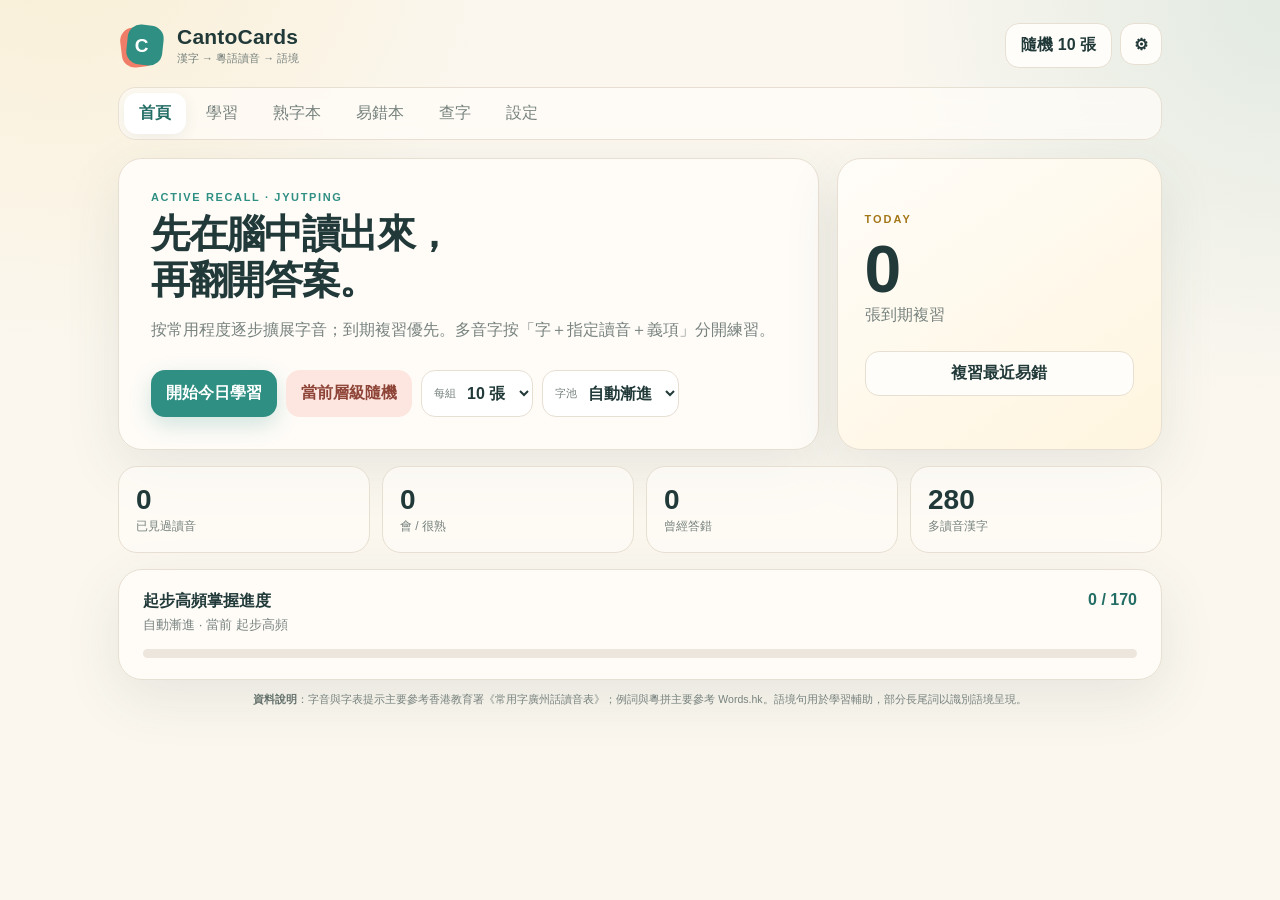
==== commit f791dc98: "Add files via upload Apply v0.4 PWA migration hotfix" ====
--- a/index.html
+++ b/index.html
@@ -11,10 +11,10 @@
   <meta name="application-name" content="CantoCards">
   <meta name="description" content="離線粵語漢字讀音學習器：漢字、粵拼、例詞與語境複習。">
   <title>CantoCards</title>
-  <link rel="manifest" href="./manifest.webmanifest?v=04pwa1">
-  <link rel="apple-touch-icon" href="./icon-180.png?v=04pwa1">
-  <link rel="icon" type="image/png" sizes="192x192" href="./icon-192.png?v=04pwa1">
-  <link rel="stylesheet" href="./styles.css?v=04pwa1">
+  <link rel="manifest" href="./manifest.webmanifest?v=04pwa2">
+  <link rel="apple-touch-icon" href="./icon-180.png?v=04pwa2">
+  <link rel="icon" type="image/png" sizes="192x192" href="./icon-192.png?v=04pwa2">
+  <link rel="stylesheet" href="./styles.css?v=04pwa2">
 </head>
 <body>
   <div id="loadingScreen" class="loading-screen">
@@ -214,6 +214,6 @@
     </div>
   </div>
 
-  <script src="./app.js?v=04pwa1" defer></script>
+  <script src="./app.js?v=04pwa2" defer></script>
 </body>
 </html>
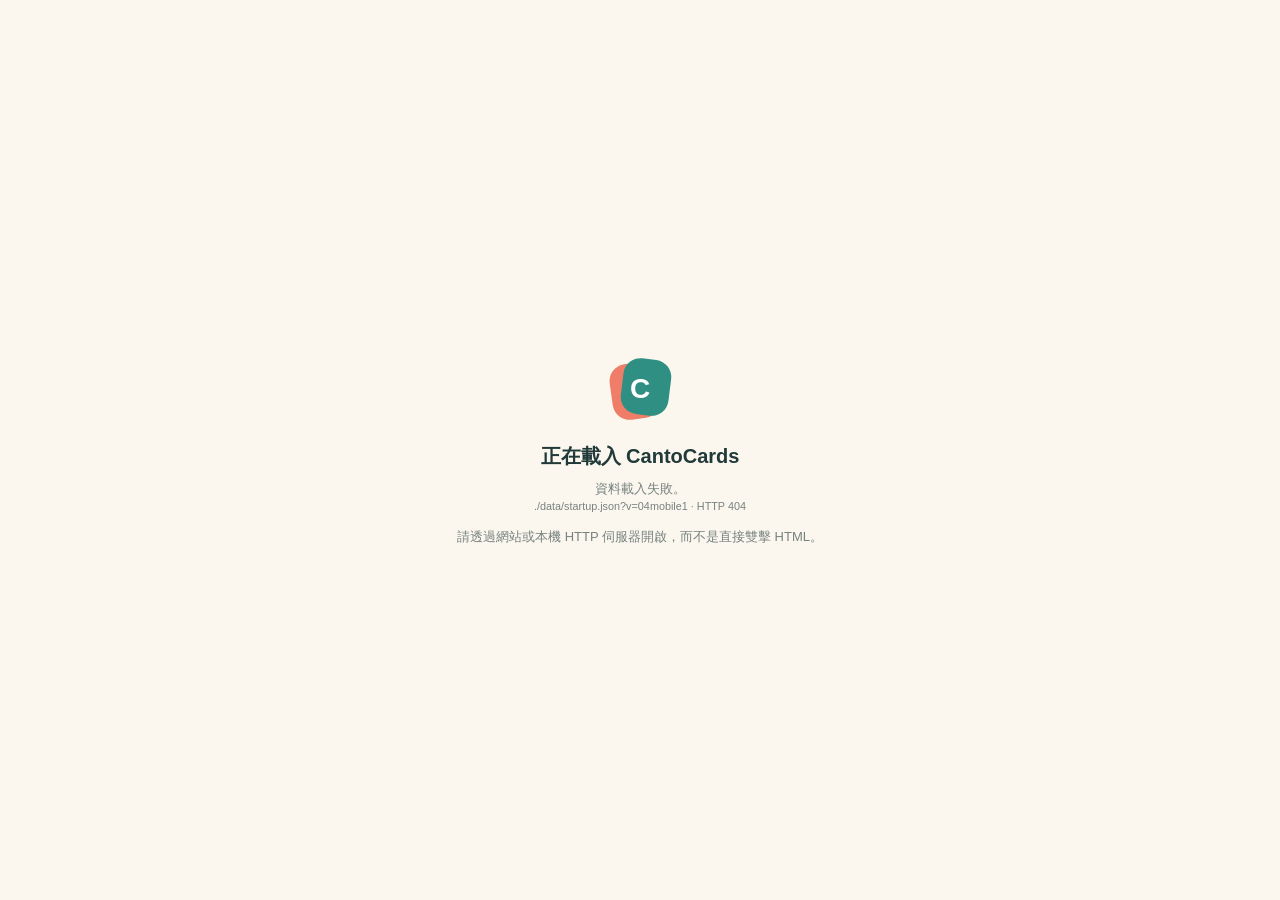
==== commit 8c6d3c17: "Add files via upload" ====
--- a/index.html
+++ b/index.html
@@ -11,16 +11,16 @@
   <meta name="application-name" content="CantoCards">
   <meta name="description" content="離線粵語漢字讀音學習器：漢字、粵拼、例詞與語境複習。">
   <title>CantoCards</title>
-  <link rel="manifest" href="./manifest.webmanifest?v=04pwa2">
-  <link rel="apple-touch-icon" href="./icon-180.png?v=04pwa2">
-  <link rel="icon" type="image/png" sizes="192x192" href="./icon-192.png?v=04pwa2">
-  <link rel="stylesheet" href="./styles.css?v=04pwa2">
+  <link rel="manifest" href="./manifest.webmanifest?v=04mobile1">
+  <link rel="apple-touch-icon" href="./icon-180.png?v=04mobile1">
+  <link rel="icon" type="image/png" sizes="192x192" href="./icon-192.png?v=04mobile1">
+  <link rel="stylesheet" href="./styles.css?v=04mobile1">
 </head>
 <body>
   <div id="loadingScreen" class="loading-screen">
     <div class="loading-mark"><span>C</span></div>
     <strong>正在載入 CantoCards</strong>
-    <p id="loadingText">準備字音與例句資料…</p>
+    <p id="loadingText">準備核心字表…</p>
   </div>
 
   <div id="appShell" class="shell is-hidden">
@@ -214,6 +214,6 @@
     </div>
   </div>
 
-  <script src="./app.js?v=04pwa2" defer></script>
+  <script src="./app.js?v=04mobile1" defer></script>
 </body>
 </html>
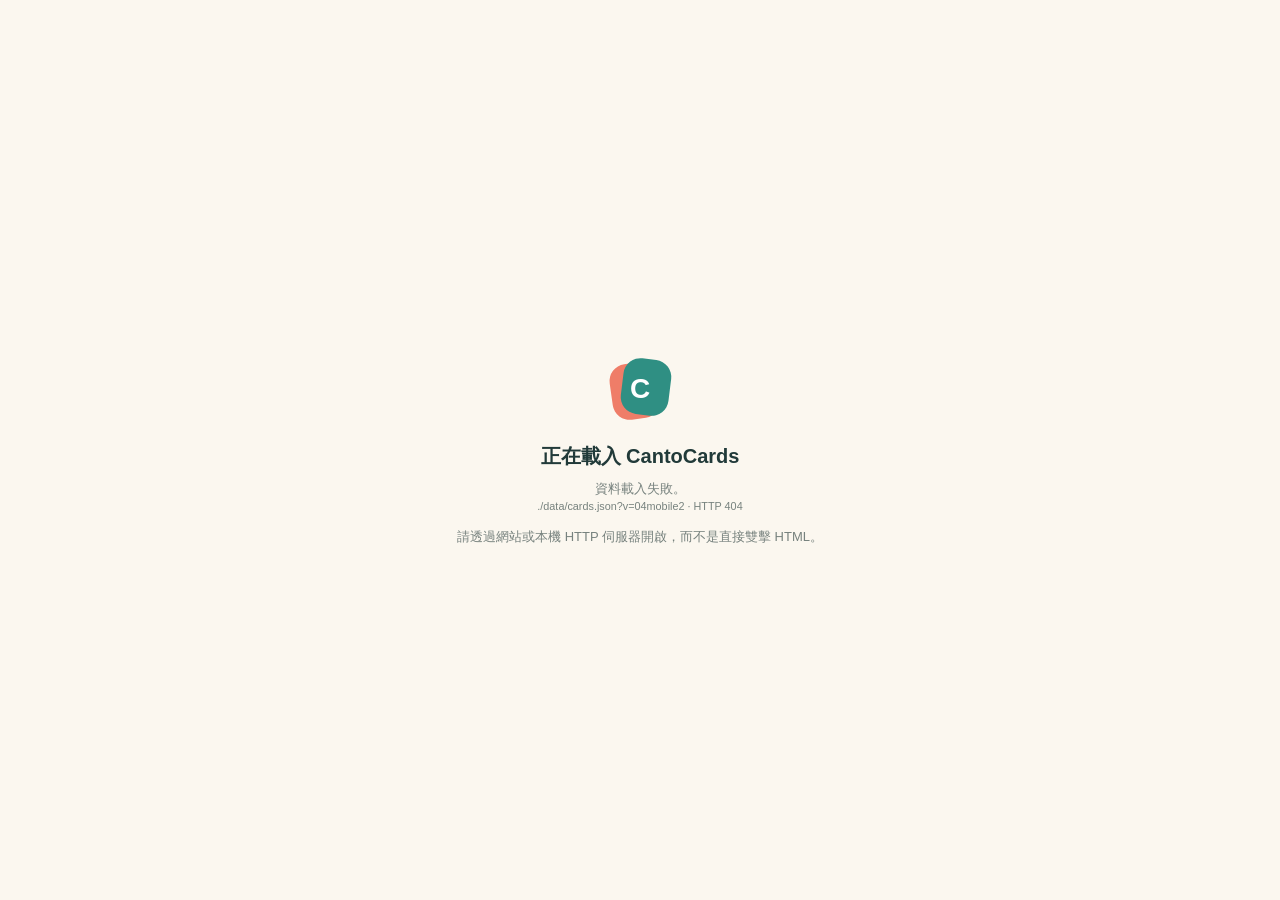
==== commit a0d50037: "Add files via upload" ====
--- a/index.html
+++ b/index.html
@@ -11,10 +11,10 @@
   <meta name="application-name" content="CantoCards">
   <meta name="description" content="離線粵語漢字讀音學習器：漢字、粵拼、例詞與語境複習。">
   <title>CantoCards</title>
-  <link rel="manifest" href="./manifest.webmanifest?v=04mobile1">
-  <link rel="apple-touch-icon" href="./icon-180.png?v=04mobile1">
-  <link rel="icon" type="image/png" sizes="192x192" href="./icon-192.png?v=04mobile1">
-  <link rel="stylesheet" href="./styles.css?v=04mobile1">
+  <link rel="manifest" href="./manifest.webmanifest?v=04mobile2">
+  <link rel="apple-touch-icon" href="./icon-180.png?v=04mobile2">
+  <link rel="icon" type="image/png" sizes="192x192" href="./icon-192.png?v=04mobile2">
+  <link rel="stylesheet" href="./styles.css?v=04mobile2">
 </head>
 <body>
   <div id="loadingScreen" class="loading-screen">
@@ -180,8 +180,10 @@
 
           <div class="panel setting-card">
             <h3>安裝與離線</h3>
-            <div class="voice-status"><span id="pwaDot"></span><div><b id="pwaTitle">正在檢測…</b><small id="pwaDetail">網站版可直接使用；安裝與離線功能需要支援 PWA 的安全連線。</small></div></div>
-            <div class="setting-actions"><button class="line-btn is-hidden" id="installAppBtn">安裝到裝置</button><button class="line-btn" id="checkUpdateBtn">檢查更新</button><button class="primary-btn is-hidden" id="applyUpdateBtn">重新載入更新</button></div>
+            <div class="voice-status"><span id="pwaDot"></span><div><b id="pwaTitle">正在檢測 App 狀態…</b><small id="pwaDetail">網站版可直接使用；支援時可安裝到裝置。</small></div></div>
+            <div class="voice-status"><span id="offlineCoreDot"></span><div><b id="offlineCoreTitle">正在檢測離線核心…</b><small id="offlineCoreDetail">離線核心就緒後，即使沒有網路也能啟動 CantoCards。</small></div></div>
+            <div class="voice-status"><span id="offlineDataDot"></span><div><b id="offlineDataTitle">正在檢測完整學習資料…</b><small id="offlineDataDetail">例詞、例句與搜尋索引會在背景逐步儲存到本機。</small></div></div>
+            <div class="setting-actions"><button class="line-btn is-hidden" id="installAppBtn">安裝到裝置</button><button class="line-btn is-hidden" id="offlineDataBtn">繼續準備完整離線資料</button><button class="line-btn" id="checkUpdateBtn">檢查更新</button><button class="primary-btn is-hidden" id="applyUpdateBtn">重新載入更新</button></div>
           </div>
 
           <div class="panel setting-card">
@@ -214,6 +216,6 @@
     </div>
   </div>
 
-  <script src="./app.js?v=04mobile1" defer></script>
+  <script src="./app.js?v=04mobile2" defer></script>
 </body>
 </html>
